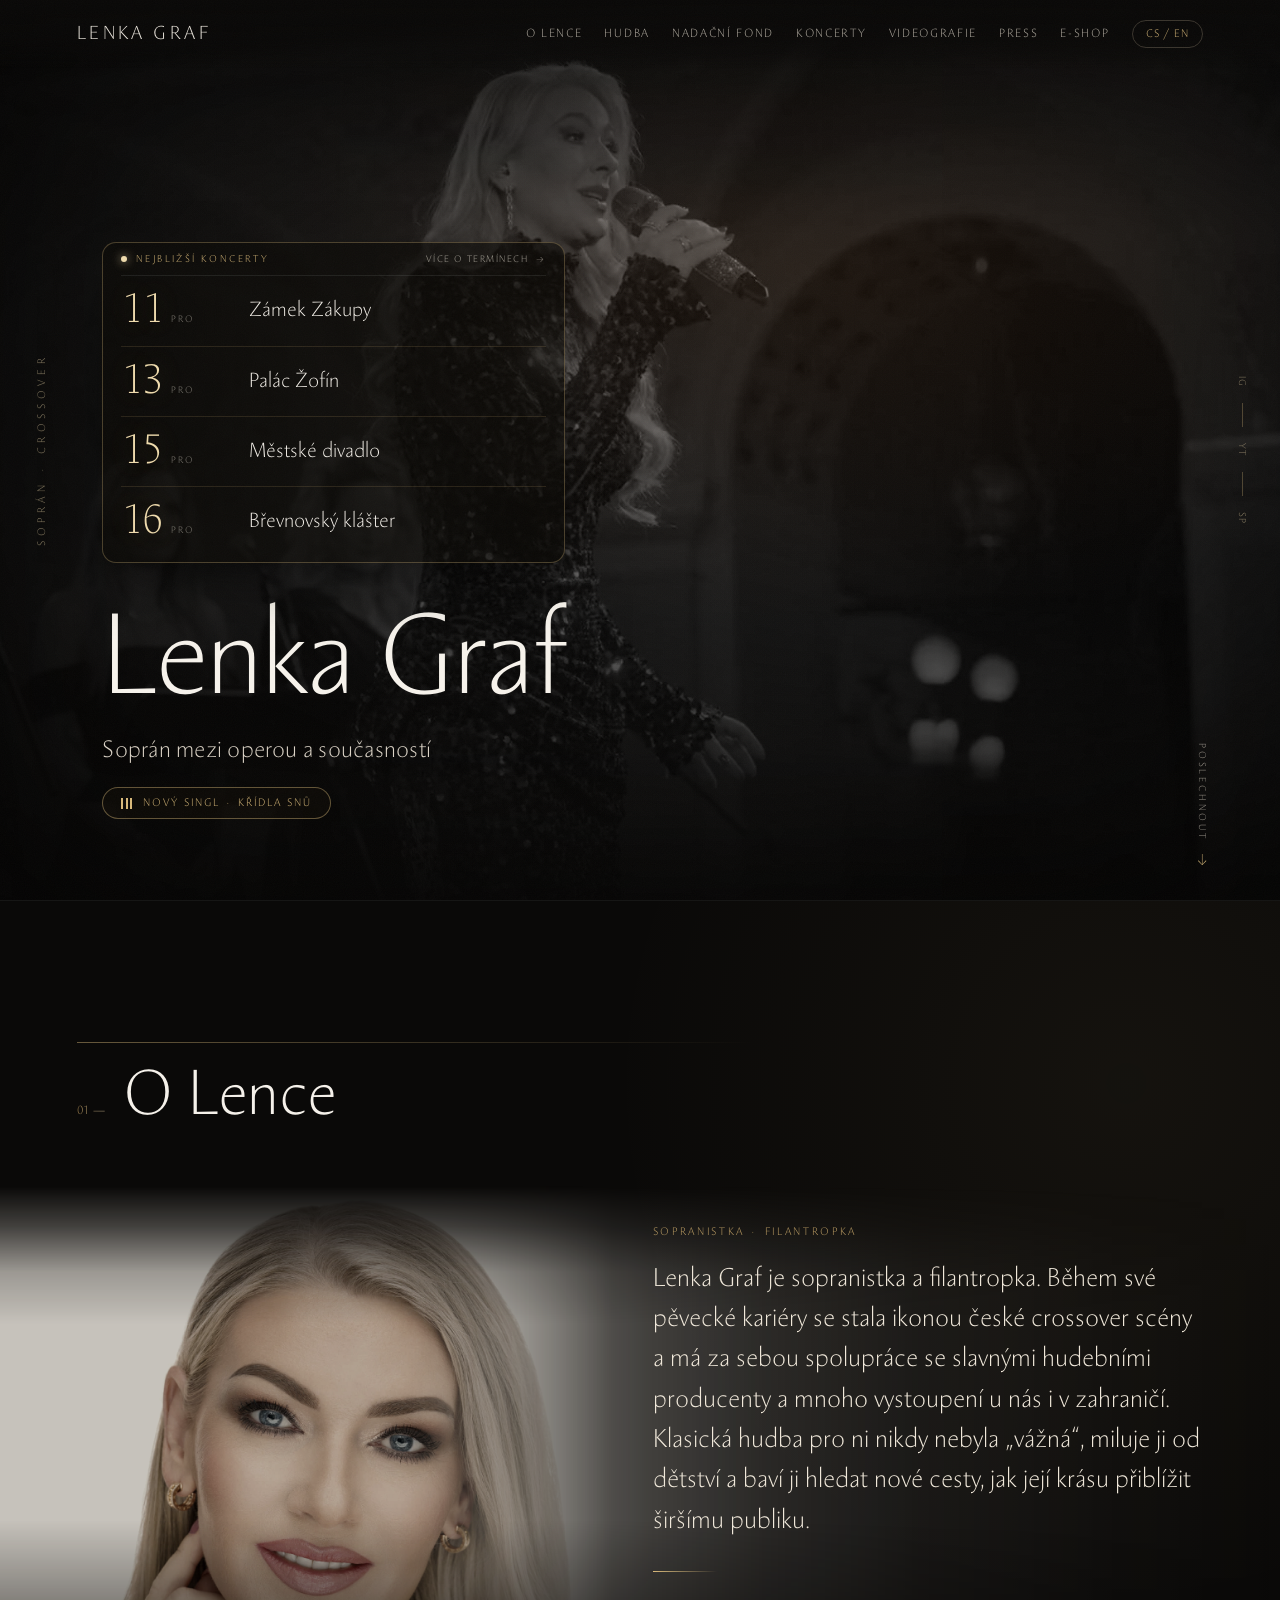
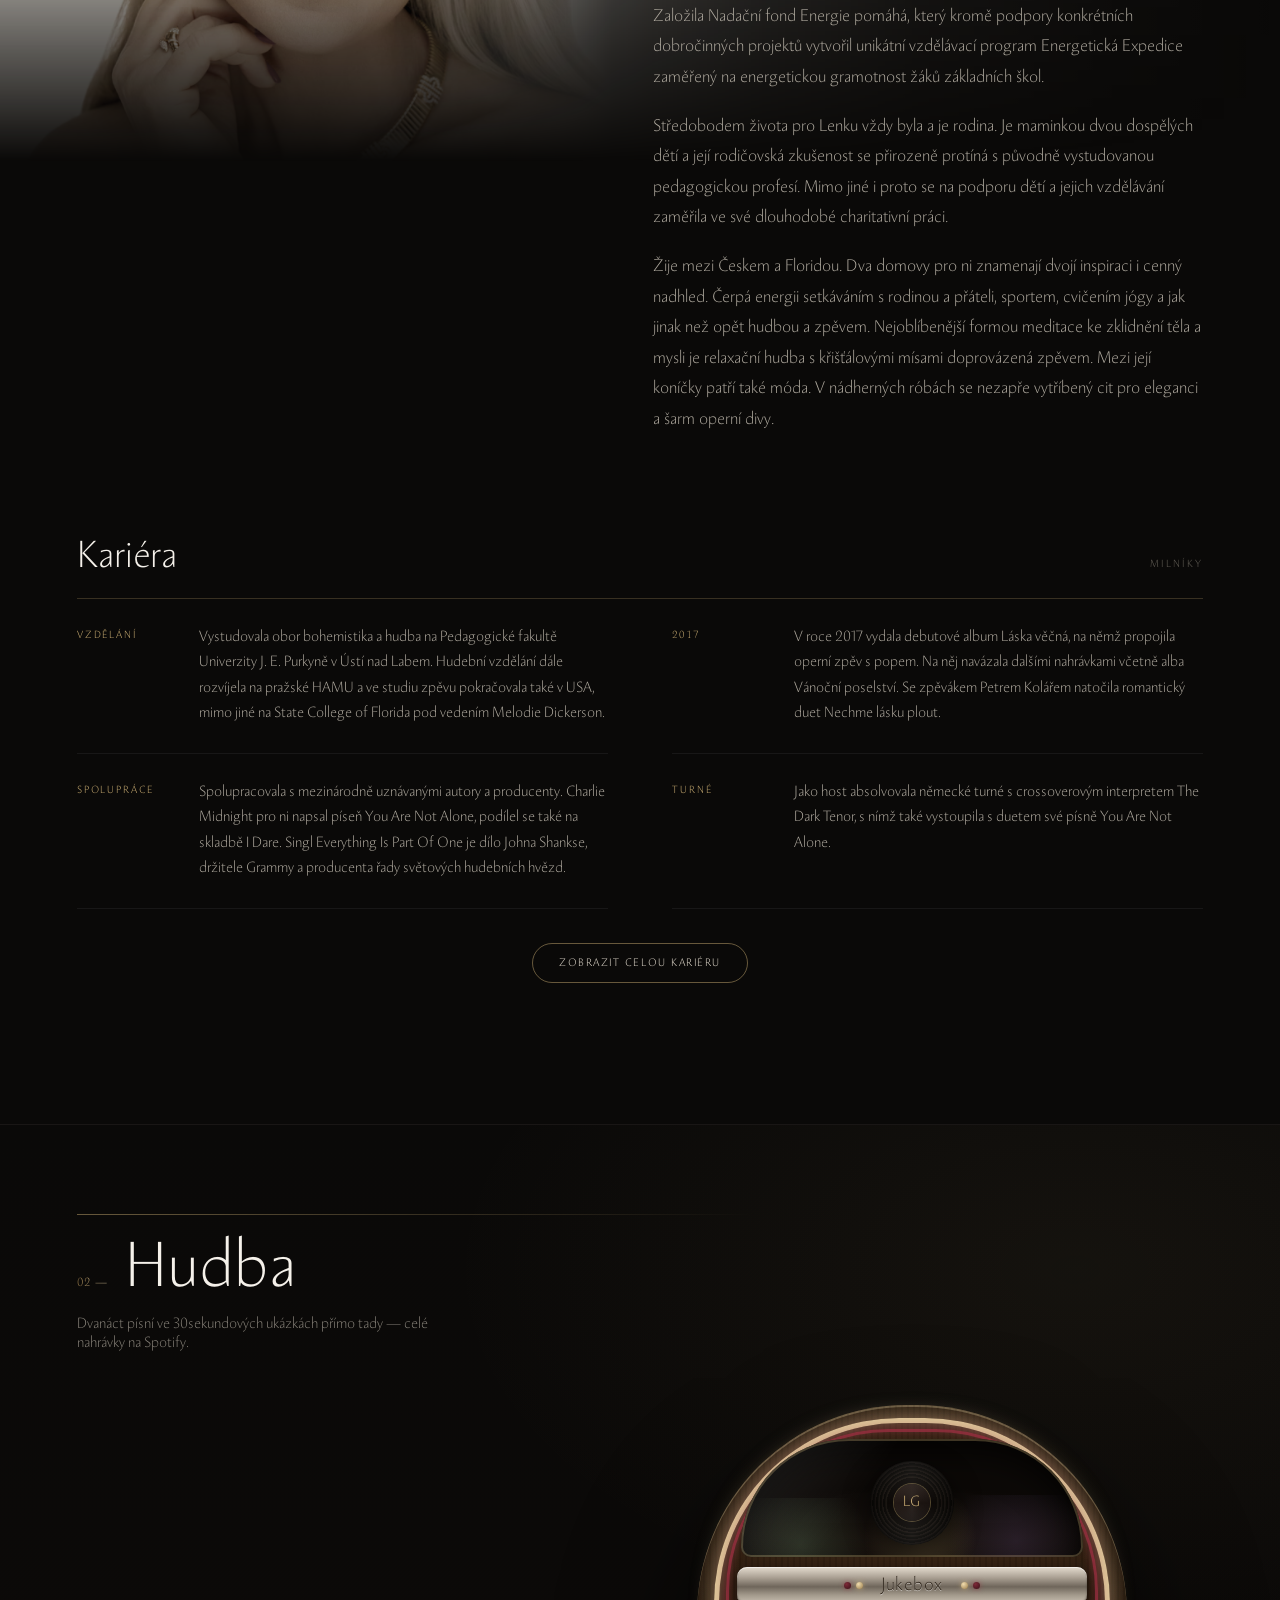
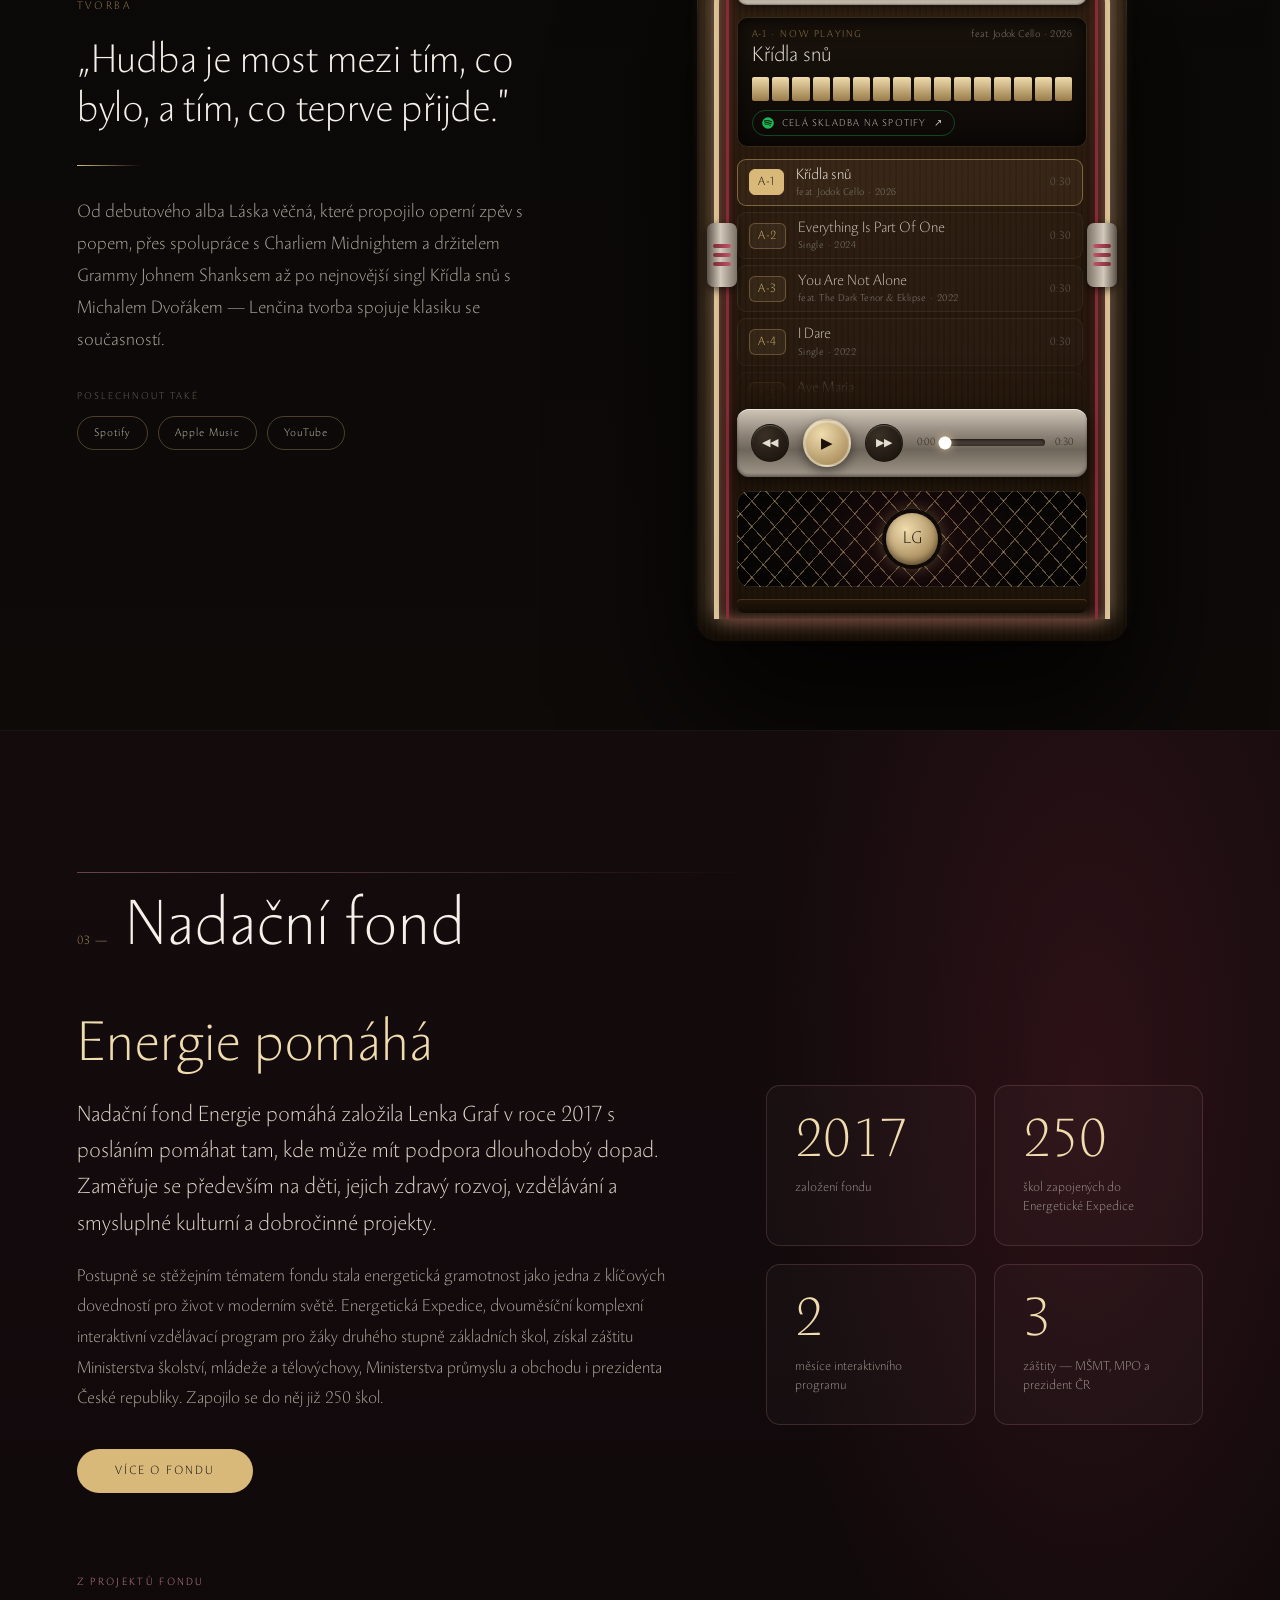
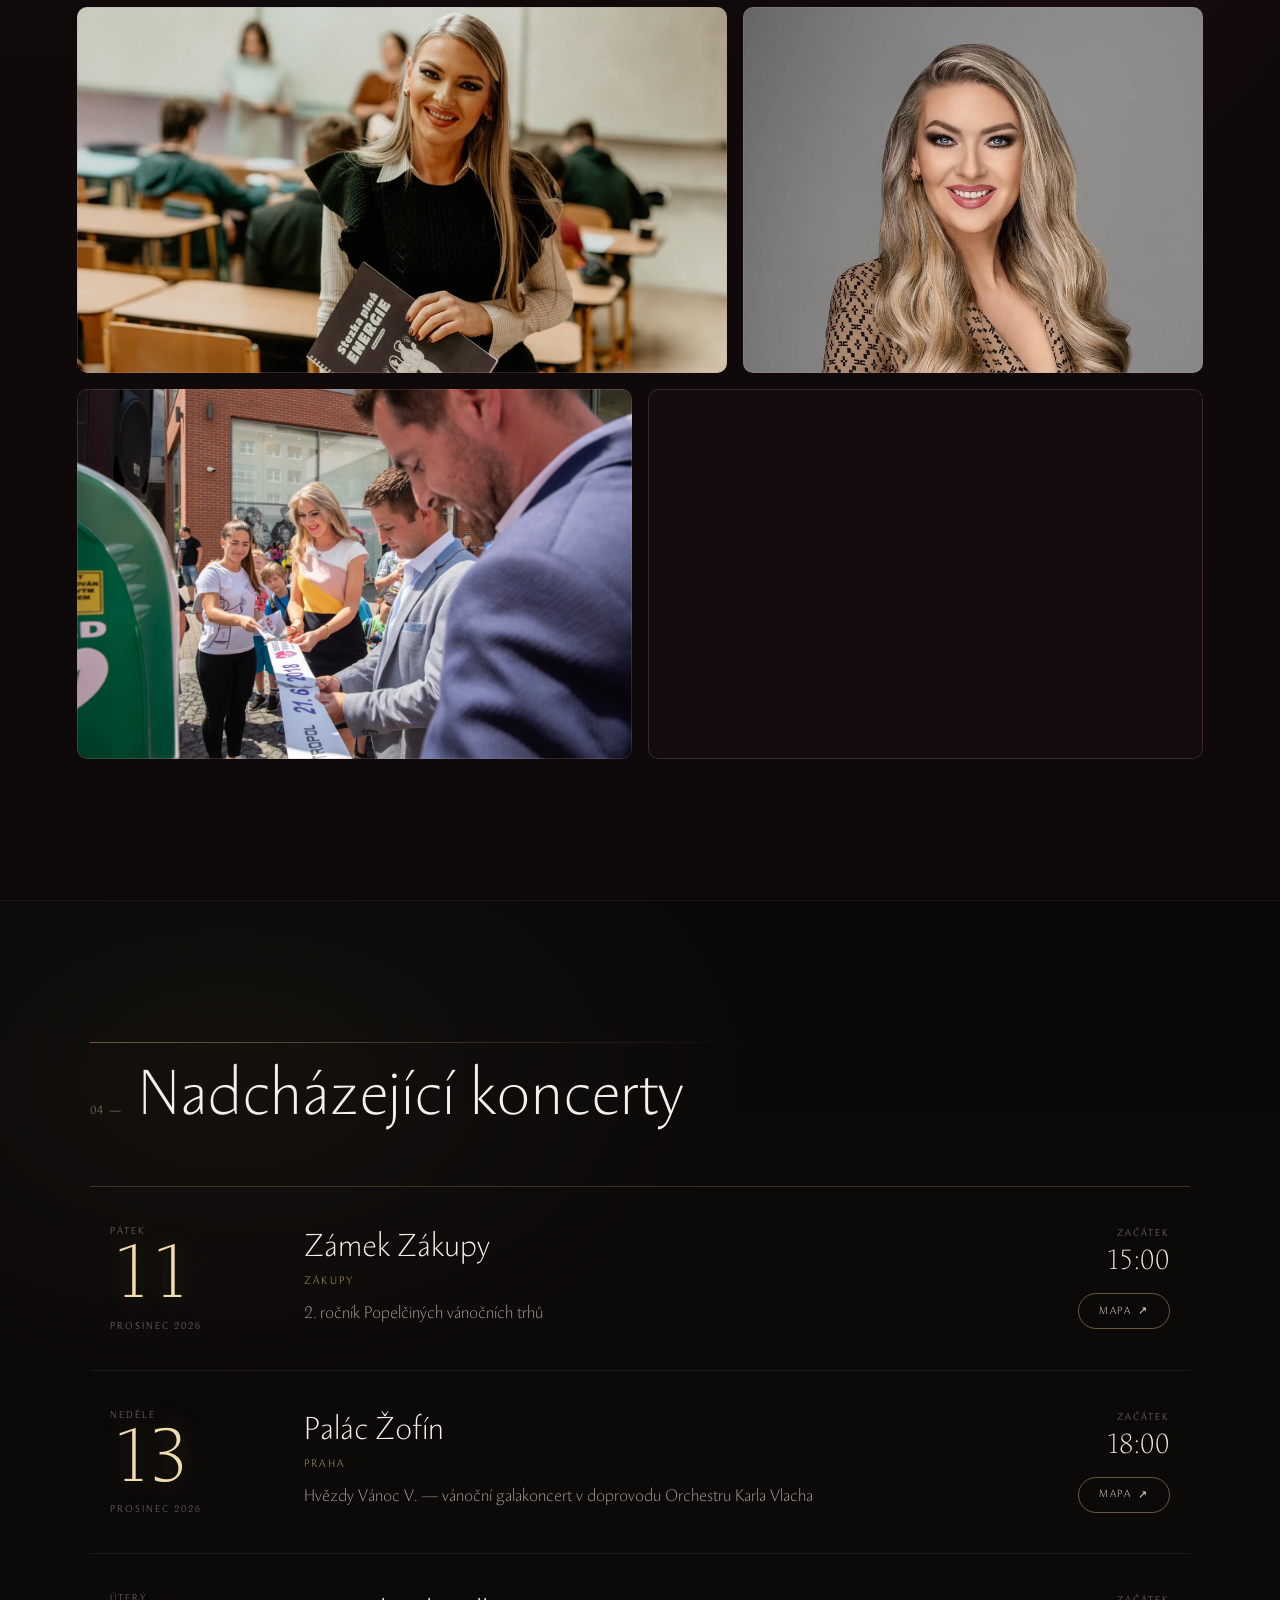
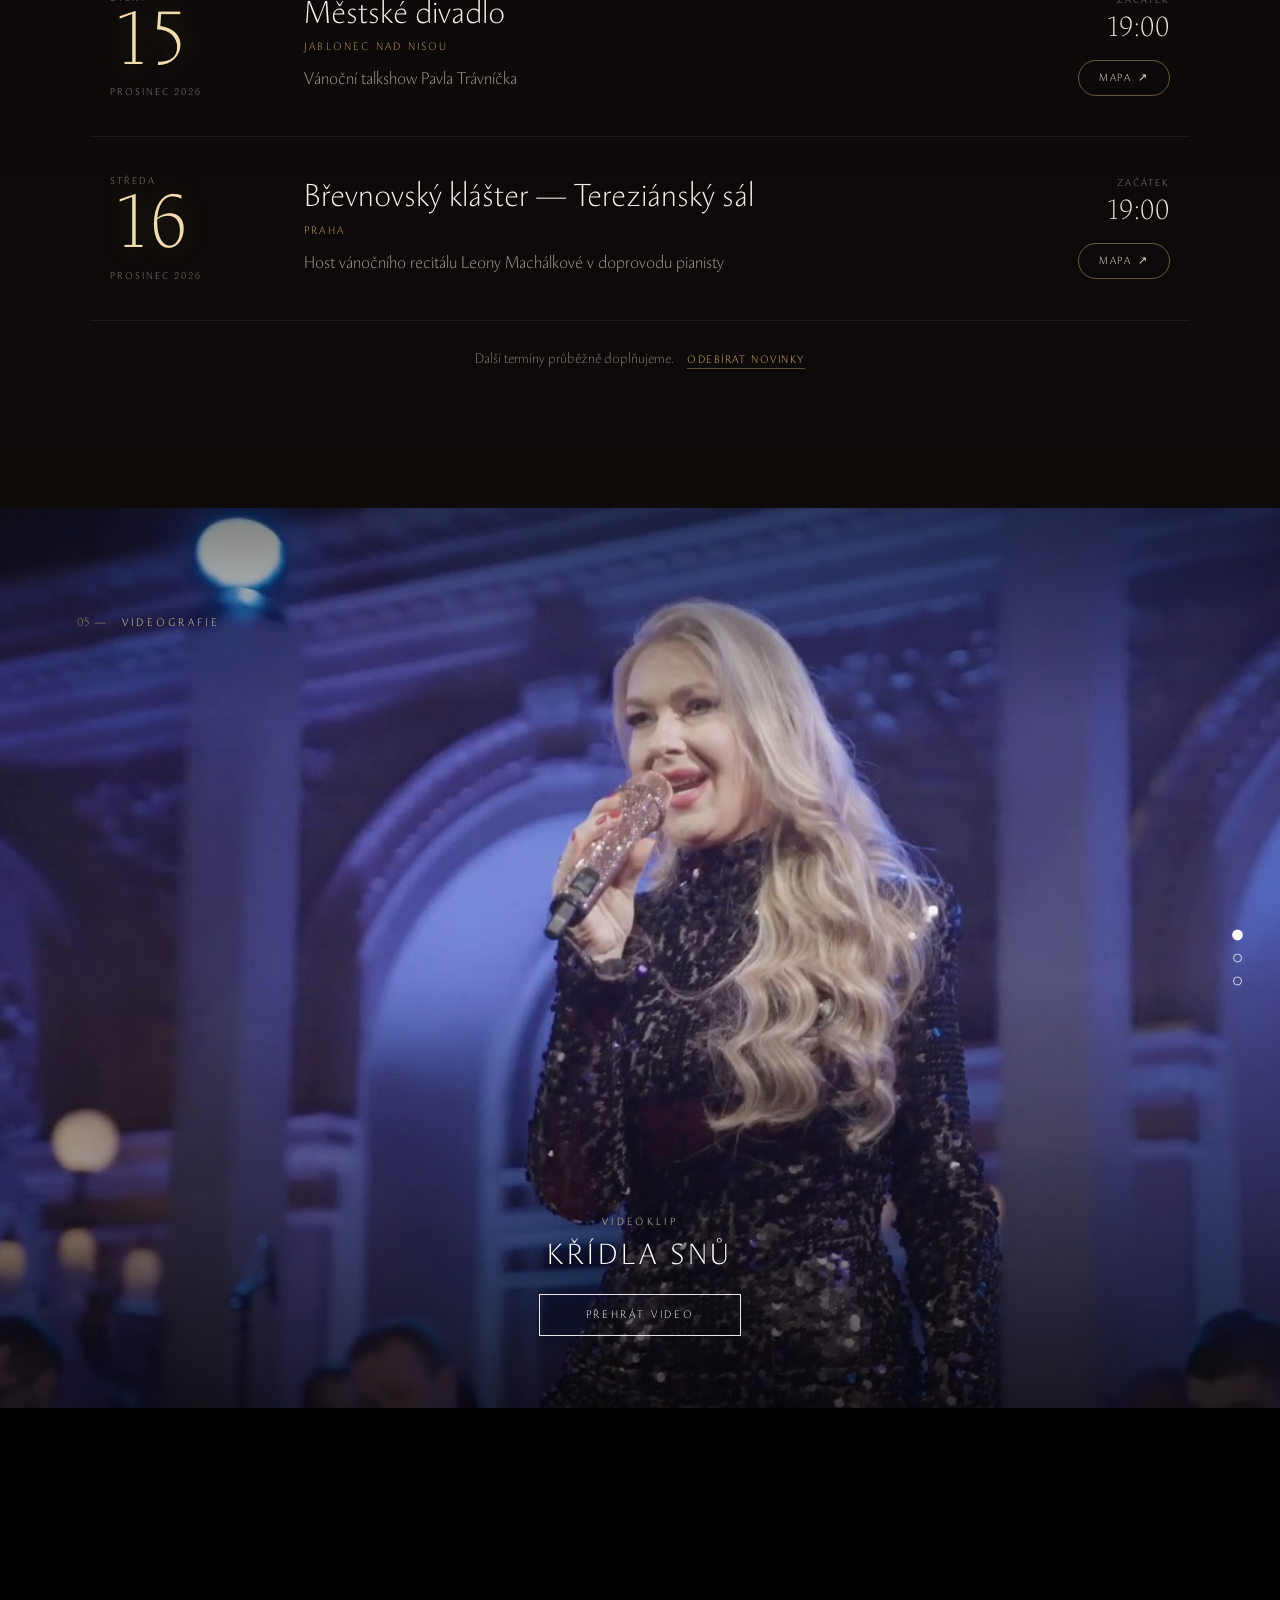
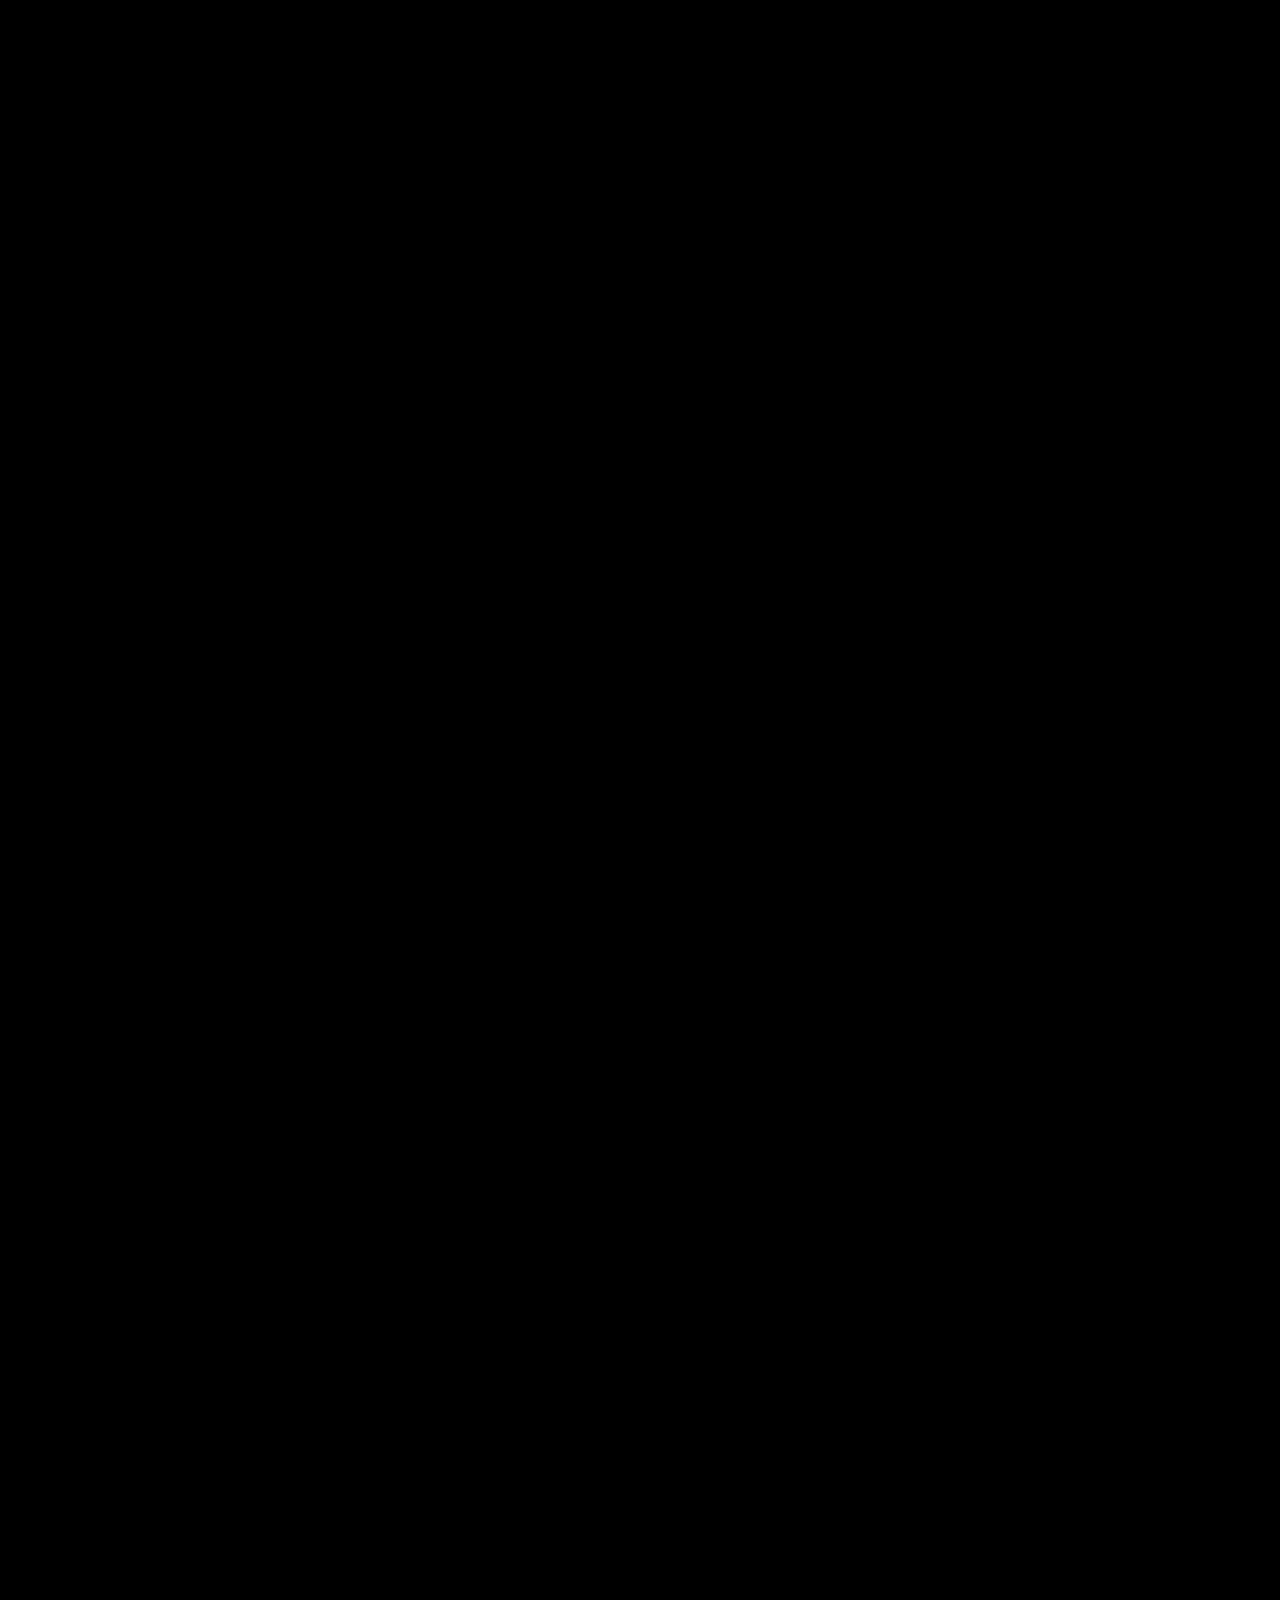
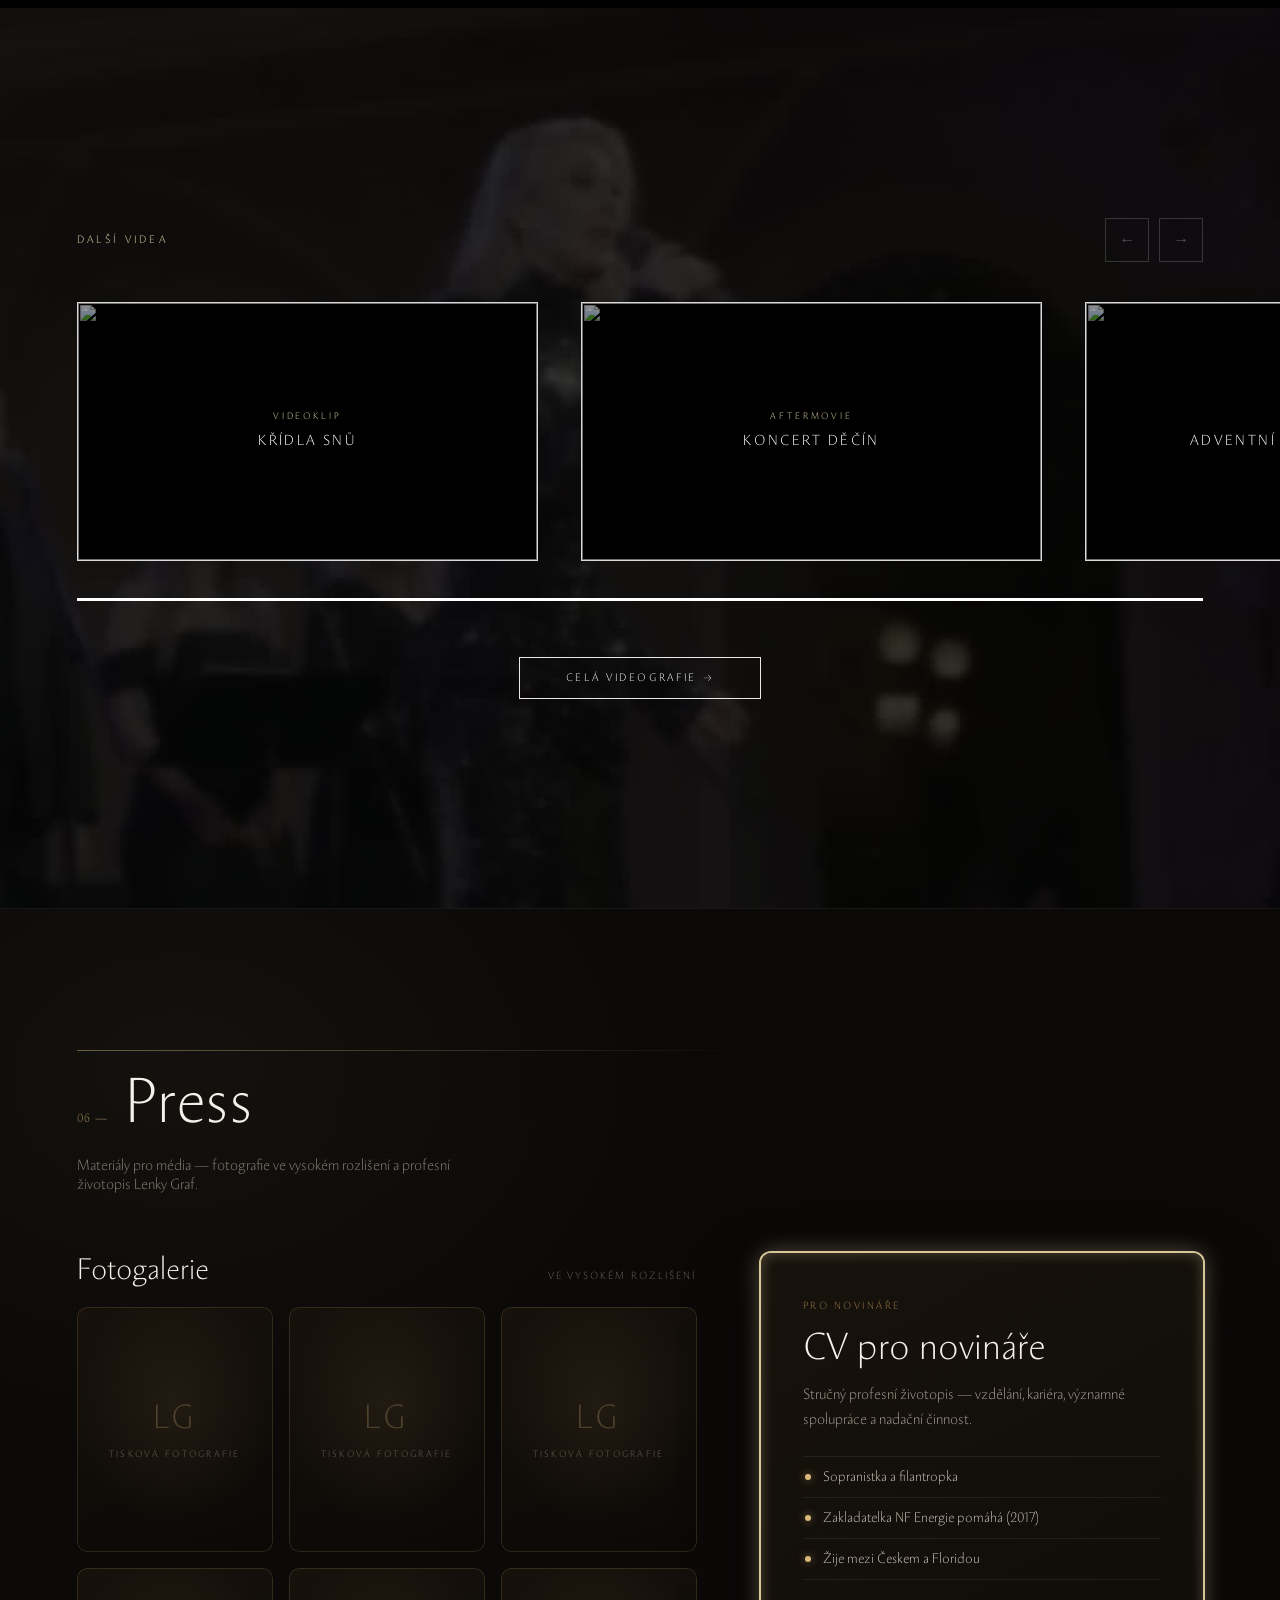
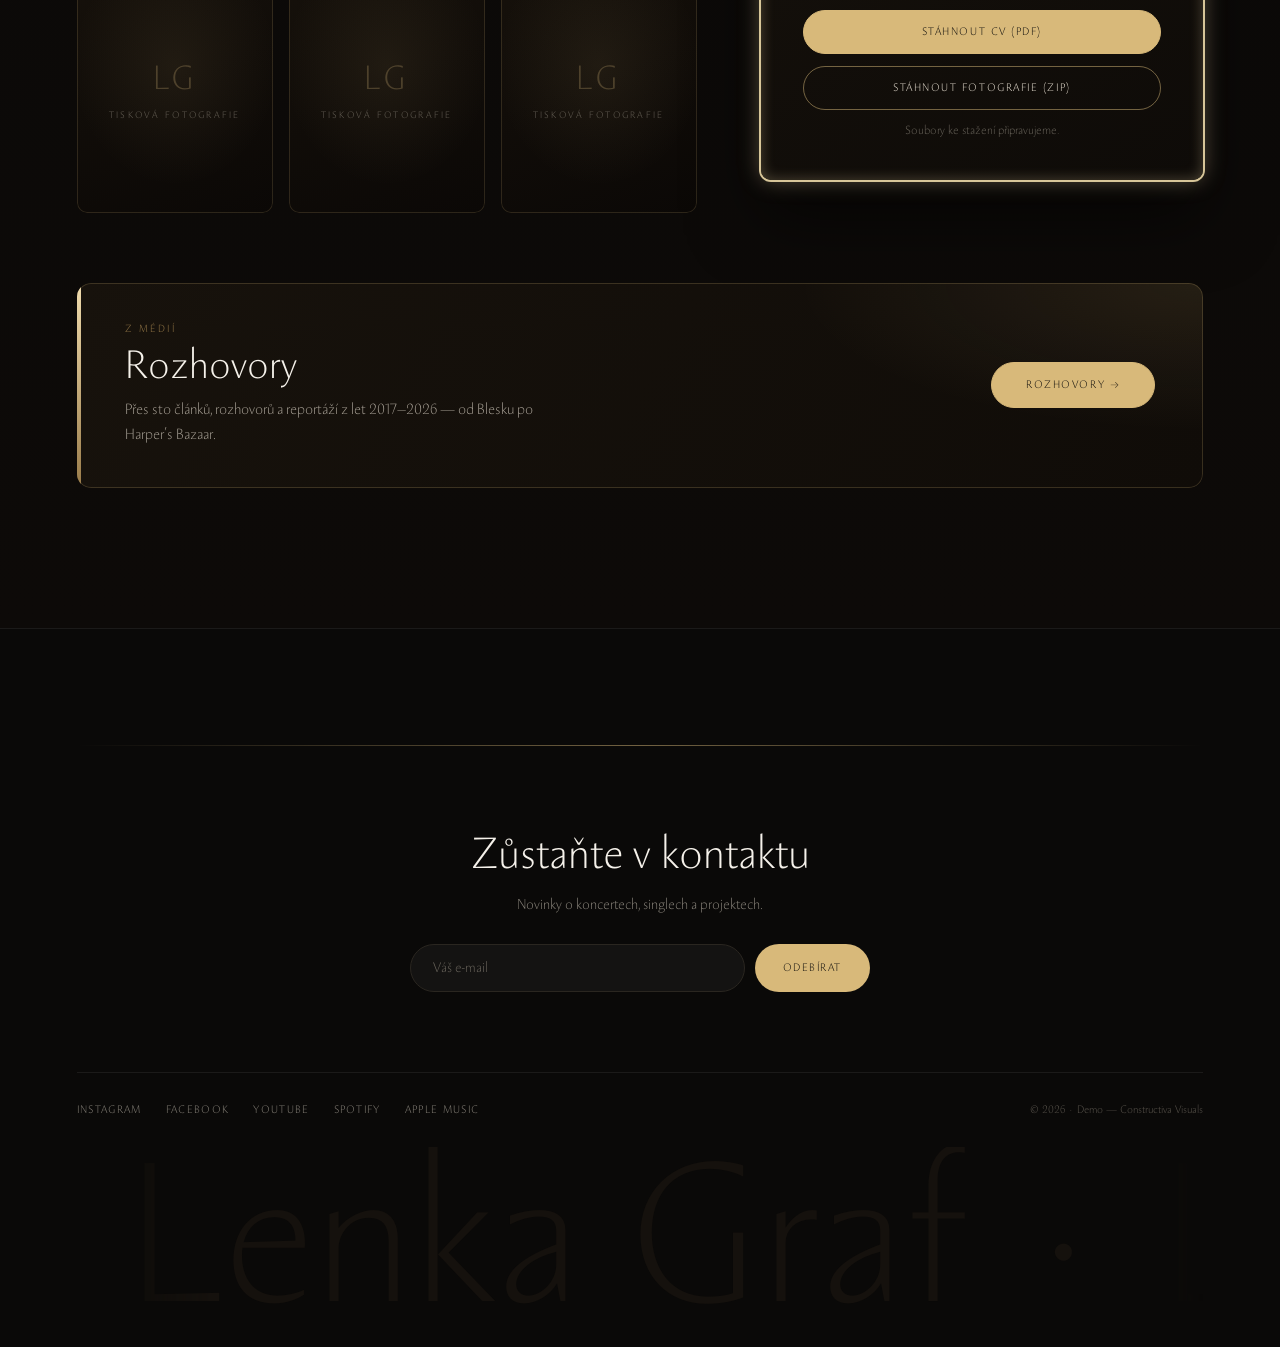
==== index.html @ 9ff5a36f "feat(hero): nadcházející koncerty jako seznam pod sebou, víc místa nad jménem Řádky s velkým datem v" ====
<!DOCTYPE html>
<html lang="cs">
<head>
<meta charset="utf-8">
<meta name="viewport" content="width=device-width, initial-scale=1">
<title>Lenka Graf — Sopranistka &amp; Crossover · Energie pomáhá</title>
<meta name="description" content="Lenka Graf — sopranistka, filantropka a zakladatelka nadace Energie pomáhá. Klasická opera × současný crossover. Nový singl Křídla snů, koncerty 2026.">
<meta name="author" content="Lenka Graf">
<meta name="robots" content="index, follow">
<meta name="theme-color" content="#0a0908">
<link rel="canonical" href="https://lenkagraf.com/">

<!-- Open Graph / Twitter -->
<meta property="og:type" content="website">
<meta property="og:site_name" content="Lenka Graf">
<meta property="og:locale" content="cs_CZ">
<meta property="og:locale:alternate" content="en_US">
<meta property="og:title" content="Lenka Graf — Sopranistka &amp; Crossover">
<meta property="og:description" content="Klasická opera × současný crossover. Nový singl Křídla snů, koncerty 2026, nadace Energie pomáhá.">
<meta property="og:image" content="assets/hero.jpg">
<meta name="twitter:card" content="summary_large_image">
<meta name="twitter:title" content="Lenka Graf — Sopranistka &amp; Crossover">
<meta name="twitter:description" content="Klasická opera × současný crossover. Nový singl Křídla snů.">
<meta name="twitter:image" content="assets/hero.jpg">

<!-- Favicon (LG monogram) -->
<link rel="icon" href="data:image/svg+xml,<svg xmlns='http://www.w3.org/2000/svg' viewBox='0 0 64 64'><rect width='64' height='64' rx='12' fill='%230a0908'/><text x='50%25' y='52%25' dominant-baseline='central' text-anchor='middle' font-family='Georgia,serif' font-style='italic' font-weight='700' font-size='34' fill='%23d8b97a'>LG</text></svg>">
<link rel="apple-touch-icon" href="data:image/svg+xml,<svg xmlns='http://www.w3.org/2000/svg' viewBox='0 0 64 64'><rect width='64' height='64' fill='%230a0908'/><text x='50%25' y='52%25' dominant-baseline='central' text-anchor='middle' font-family='Georgia,serif' font-style='italic' font-weight='700' font-size='34' fill='%23d8b97a'>LG</text></svg>">

<link rel="preload" as="image" href="assets/hero-loop.jpg" fetchpriority="high">
<!-- Self-hostovaný Jannon Sans (bez závislosti na Google / GDPR-friendly) -->
<link rel="preload" as="font" type="font/woff2" href="assets/fonts/JannonSans-Light.woff2" crossorigin>
<link rel="stylesheet" href="assets/fonts/fonts.css">

<!-- Strukturovaná data -->
<script type="application/ld+json">
{
  "@context": "https://schema.org",
  "@type": "MusicGroup",
  "name": "Lenka Graf",
  "genre": ["Classical", "Crossover", "Opera"],
  "url": "https://lenkagraf.com/",
  "sameAs": ["https://open.spotify.com/artist/7uiOdCDp8aOhCtjvSpaGuh", "https://music.apple.com/us/artist/lenka-graf/1300065549", "https://www.youtube.com/channel/UCkkjptIeEP-hgV7sv9nQdVg", "https://www.instagram.com/lenkagraf/", "https://www.facebook.com/lenka.graf.14"],
  "description": "Sopranistka, filantropka a zakladatelka nadace Energie pomáhá. Klasická opera × současný crossover.",
  "member": {
    "@type": "Person",
    "name": "Lenka Graf",
    "jobTitle": "Sopranistka",
    "nationality": "Czech"
  },
  "track": [
    { "@type": "MusicRecording", "name": "Křídla snů", "datePublished": "2026" },
    { "@type": "MusicRecording", "name": "Everything Is Part Of One", "datePublished": "2024" },
    { "@type": "MusicRecording", "name": "You Are Not Alone", "datePublished": "2022" },
    { "@type": "MusicRecording", "name": "I Dare", "datePublished": "2022" },
    { "@type": "MusicRecording", "name": "Ave Maria", "datePublished": "2021" },
    { "@type": "MusicRecording", "name": "Láska pouhá", "datePublished": "2021" },
    { "@type": "MusicRecording", "name": "Vánoční přání", "datePublished": "2019" },
    { "@type": "MusicRecording", "name": "Vánoční poselství", "datePublished": "2018" },
    { "@type": "MusicRecording", "name": "Víru dej", "datePublished": "2017" },
    { "@type": "MusicRecording", "name": "Mně sílu dáš", "datePublished": "2017" },
    { "@type": "MusicRecording", "name": "Láska věčná", "datePublished": "2017" },
    { "@type": "MusicRecording", "name": "Noc lásky mé", "datePublished": "2017" }
  ],
  "event": [
    { "@type": "MusicEvent", "name": "Popelčiny vánoční trhy — 2. ročník", "startDate": "2026-12-11T15:00+01:00", "eventStatus": "https://schema.org/EventScheduled", "eventAttendanceMode": "https://schema.org/OfflineEventAttendanceMode", "location": { "@type": "Place", "name": "Zámek Zákupy", "address": { "@type": "PostalAddress", "addressLocality": "Zákupy", "addressCountry": "CZ" } }, "performer": { "@type": "Person", "name": "Lenka Graf" } },
    { "@type": "MusicEvent", "name": "Hvězdy Vánoc V. — vánoční galakoncert", "startDate": "2026-12-13T18:00+01:00", "eventStatus": "https://schema.org/EventScheduled", "eventAttendanceMode": "https://schema.org/OfflineEventAttendanceMode", "location": { "@type": "Place", "name": "Palác Žofín", "address": { "@type": "PostalAddress", "addressLocality": "Praha", "addressCountry": "CZ" } }, "performer": { "@type": "Person", "name": "Lenka Graf" } },
    { "@type": "MusicEvent", "name": "Vánoční talkshow Pavla Trávníčka", "startDate": "2026-12-15T19:00+01:00", "eventStatus": "https://schema.org/EventScheduled", "eventAttendanceMode": "https://schema.org/OfflineEventAttendanceMode", "location": { "@type": "Place", "name": "Městské divadlo Jablonec nad Nisou", "address": { "@type": "PostalAddress", "addressLocality": "Jablonec nad Nisou", "addressCountry": "CZ" } }, "performer": { "@type": "Person", "name": "Lenka Graf" } },
    { "@type": "MusicEvent", "name": "Vánoční recitál Leony Machálkové — host Lenka Graf", "startDate": "2026-12-16T19:00+01:00", "eventStatus": "https://schema.org/EventScheduled", "eventAttendanceMode": "https://schema.org/OfflineEventAttendanceMode", "location": { "@type": "Place", "name": "Břevnovský klášter — Tereziánský sál", "address": { "@type": "PostalAddress", "addressLocality": "Praha", "addressCountry": "CZ" } }, "performer": { "@type": "Person", "name": "Lenka Graf" } }
  ]
}
</script>
<style>
  /* Jediný zdroj pravdy pro typografii — celý web jede přes tuhle proměnnou */
  :root {
    --font: 'Jannon Sans', 'Optima', 'Gill Sans', 'Segoe UI', sans-serif;
  }
  * { box-sizing: border-box; margin: 0; padding: 0; }
  html { scroll-behavior: smooth; }
  /* Máme jen řez Light — vypínáme dokreslování falešného tučného a kurzívy */
  html, body, input, button, textarea, select { font-synthesis: none; -webkit-font-synthesis: none; }
  body { background: #0a0908; color: #ece7de; font-family: var(--font); font-weight: 300; -webkit-font-smoothing: antialiased; }
  /* Jannon Sans není monospace — u čísel, která se za běhu mění (čas stopy,
     délky, kód stopy), zapínáme tabulkové číslice, ať layout neposkakuje */
  #curTime, #durTime, #npCode, .trk-dur {
    font-feature-settings: "tnum" 1; font-variant-numeric: tabular-nums; letter-spacing: .02em;
  }
  ::selection { background: #d8b97a; color: #0a0908; }
  a { -webkit-tap-highlight-color: transparent; }
  input::placeholder { color: #6b665d; }
  @keyframes spin { from { transform: rotate(0deg); } to { transform: rotate(360deg); } }
  @keyframes floatDown { 0%,100% { transform: translateY(0); opacity:.5 } 50% { transform: translateY(9px); opacity:1 } }
  @keyframes eq { 0%,100% { transform: scaleY(.18); } 50% { transform: scaleY(1); } }
  @keyframes bulb { 0%,100% { opacity:.45; } 50% { opacity:1; } }
  @keyframes glowPulse { 0%,100% { opacity:.55; } 50% { opacity:.9; } }
  @keyframes marqueeMove { from { transform: translateX(0); } to { transform: translateX(-50%); } }
  @keyframes ndot { 0%,100% { transform:scaleY(.4);} 50%{transform:scaleY(1);} }
  @media (prefers-reduced-motion: reduce){ *{animation:none !important} }

  /* ===== preloader (loading animace) ===== */
  #preloader{ position:fixed; inset:0; z-index:10000; background:#0a0908; display:flex; flex-direction:column; align-items:center; justify-content:center; gap:24px; transition:opacity .6s ease, visibility .6s ease; animation:plFailsafe 0s linear 3s forwards; }
  #preloader.done{ opacity:0; visibility:hidden; }
  @keyframes plFailsafe{ to{ opacity:0; visibility:hidden; } }
  .pl-mark{ font-family:var(--font); font-style:italic; font-weight:700; font-size:48px; color:#d8b97a; letter-spacing:.04em; opacity:0; animation:plRise .8s cubic-bezier(.2,.6,.2,1) .05s both; text-shadow:0 0 30px rgba(216,185,122,.35); }
  .pl-bar{ position:relative; width:120px; height:1px; background:rgba(216,185,122,.18); overflow:hidden; }
  .pl-bar span{ position:absolute; inset:0; width:0; background:linear-gradient(90deg,#9a7c4a,#f0dcae); animation:plBar .9s cubic-bezier(.4,0,.2,1) .1s forwards; box-shadow:0 0 10px rgba(240,220,170,.6); }
  .pl-text{ font-family:var(--font); font-size:9px; letter-spacing:.42em; text-transform:uppercase; color:#6b665d; opacity:0; animation:plRise .7s ease .25s both; }
  @keyframes plRise{ from{ opacity:0; transform:translateY(9px); } to{ opacity:1; transform:none; } }
  @keyframes plBar{ to{ width:100%; } }


  /* ===== jukebox — halo + světelný sweep ===== */
  .cabinet::after{ content:''; position:absolute; inset:-16% -22%; z-index:-1; border-radius:50%; background:radial-gradient(closest-side, transparent 58%, rgba(216,185,122,.16) 74%, rgba(126,42,56,.07) 88%, transparent 100%); pointer-events:none; animation:halo 6s ease-in-out infinite; }
  @keyframes halo{ 0%,100%{ opacity:.5; transform:scale(1);} 50%{ opacity:.95; transform:scale(1.05);} }
  .dome-sweep{ position:absolute; top:0; bottom:0; left:-70%; width:55%; background:linear-gradient(100deg, transparent, rgba(255,255,255,.12) 50%, transparent); transform:translateX(0) skewX(-14deg); pointer-events:none; animation:sweep 7s ease-in-out infinite; }
  @keyframes sweep{ 0%,72%{ transform:translateX(0) skewX(-14deg); } 100%{ transform:translateX(372.7%) skewX(-14deg); } }

  /* ===== footer polish ===== */
  .foot-divider{ height:1px; background:linear-gradient(90deg, transparent, rgba(216,185,122,.5) 50%, transparent); margin:0 auto; max-width:1180px; }
  .socials a{ position:relative; transition:color .35s ease; }
  .socials a::after{ content:''; position:absolute; left:0; bottom:-4px; width:0; height:1px; background:#d8b97a; transition:width .35s cubic-bezier(.2,.6,.2,1); }
  .socials a:hover{ color:#f0dcae; }
  .socials a:hover::after{ width:100%; }
  #toTop{ position:fixed; right:22px; bottom:64px; z-index:70; width:44px; height:44px; border-radius:50%; border:1px solid rgba(216,185,122,.35); background:rgba(10,9,8,.82); color:#d8b97a; font-size:16px; cursor:pointer; display:flex; align-items:center; justify-content:center; opacity:0; visibility:hidden; transform:translateY(10px); transition:opacity .4s ease, visibility .4s ease, transform .4s ease, border-color .3s, background .3s; }
  #toTop.show{ opacity:1; visibility:visible; transform:none; }
  #toTop:hover{ border-color:#d8b97a; background:rgba(216,185,122,.14); }

  /* ===== jemnosti: shimmer čísel, focus, ken-burns ===== */
  .sec-num{ background:linear-gradient(90deg,#9a7c4a,#f0dcae 45%,#9a7c4a); background-size:220% auto; -webkit-background-clip:text; background-clip:text; -webkit-text-fill-color:transparent; animation:shimmer 5.5s linear infinite; }
  @keyframes shimmer{ to{ background-position:-220% center; } }
  footer input[type=email]:focus{ border-color:rgba(216,185,122,.7)!important; box-shadow:0 0 0 3px rgba(216,185,122,.1); }
  footer button[type=submit]:hover{ filter:brightness(1.08); box-shadow:0 8px 26px -8px rgba(216,185,122,.55); }
  .hero-side{ animation:sideIn 1.5s ease 1.1s both; }
  /* hero: nadcházející koncerty — karta nad jménem, přesně na šířku nápisu Lenka Graf
     (width:0 + min-width:100% = karta se roztáhne na šířku bloku, ale sama ho nerozšíří; na mobilu aspoň 340 px) */
  .hero-head{ display:inline-flex; flex-direction:column; min-width:min(100%, 340px); max-width:100%; }
  .hero-gig{ display:block; box-sizing:border-box; width:0; min-width:100%; margin-bottom:clamp(30px,5.5vh,64px); padding:10px 18px 6px; container-type:inline-size;
    border:1px solid rgba(216,185,122,.3); border-radius:14px; background:rgba(12,10,8,.62); box-shadow:0 24px 60px -24px rgba(0,0,0,.8);
    color:#f0e8da; text-decoration:none; transition:border-color .35s, background .35s; }
  .hero-gig[hidden]{ display:none; }
  .hero-gig:hover{ border-color:rgba(216,185,122,.75); background:rgba(20,16,11,.78); }
  .hero-gig-head{ display:flex; align-items:center; justify-content:space-between; gap:12px; }
  .hero-gig-kick{ display:flex; align-items:center; gap:9px; font-size:10px; letter-spacing:.24em; text-transform:uppercase; color:#d8b97a; white-space:nowrap; }
  .hero-gig-dot{ width:6px; height:6px; border-radius:50%; background:#f0dcae; box-shadow:0 0 10px rgba(240,220,170,.8); animation:glowPulse 1.8s ease-in-out infinite; }
  .hero-gig-cta{ display:flex; align-items:center; gap:8px; font-size:9.5px; letter-spacing:.16em; text-transform:uppercase; color:#b3ada2; white-space:nowrap; transition:color .35s; }
  .hero-gig:hover .hero-gig-cta{ color:#d8b97a; }
  .hero-gig-arrow{ transition:transform .35s ease; }
  .hero-gig:hover .hero-gig-arrow{ transform:translateX(4px); }
  /* seznam pod sebou: velké datum vlevo, místo vpravo; výška řádků roste s oknem, takže karta vyplní
     prostor nad jménem (≈ (výška okna − 620 px) / 4 na řádek), na úzké kartě ji brzdí šířka (cqw) */
  .hero-gig-list{ display:block; margin-top:10px; border-top:1px solid rgba(255,255,255,.08); }
  .hg-item{ display:grid; grid-template-columns:minmax(92px,24%) minmax(0,1fr); align-items:center; column-gap:clamp(14px,2vw,28px);
    min-height:max(58px, min(calc((100vh - 620px) / 4), 26cqw)); padding:8px 0; border-top:1px solid rgba(216,185,122,.14); }
  .hg-item:first-child{ border-top:0; }
  .hg-date{ display:flex; align-items:baseline; gap:8px; }
  .hg-date b{ font-weight:500; font-size:clamp(30px,4.6vh,58px); line-height:1; color:#f0dcae; text-shadow:0 0 26px rgba(216,185,122,.25); font-variant-numeric:tabular-nums; }
  .hg-date span{ font-size:clamp(9.5px,1.05vh,12px); letter-spacing:.22em; text-transform:uppercase; color:#8a857c; }
  .hg-venue{ display:block; font-size:clamp(16px,2.3vh,26px); line-height:1.25; color:#f5f1ea; }
  /* nízké okno (notebook na šířku): stejný seznam, jen těsnější */
  @media (max-height:760px){
    .hg-item{ min-height:0; padding:7px 0; grid-template-columns:78px minmax(0,1fr); }
    .hg-date b{ font-size:24px; text-shadow:none; }
    .hg-date span{ font-size:9px; letter-spacing:.16em; }
    .hg-venue{ font-size:15px; }
  }
  @keyframes sideIn{ from{ opacity:0; } to{ opacity:1; } }
  /* zlaté CTA — jednotný hover glow */
  a[style*="background:#d8b97a"], button[style*="background:#d8b97a"]{ transition:transform .3s ease, box-shadow .3s ease, filter .3s ease; }
  a[style*="background:#d8b97a"]:hover, button[style*="background:#d8b97a"]:hover{ transform:translateY(-2px); filter:brightness(1.06); box-shadow:0 10px 28px -10px rgba(216,185,122,.6); }
  /* kurzorový glow (jen desktop) */
  #cursorGlow{ position:fixed; top:0; left:0; width:360px; height:360px; margin:-180px 0 0 -180px; border-radius:50%; pointer-events:none; z-index:9997; background:radial-gradient(circle, rgba(216,185,122,.07), transparent 66%); opacity:0; transition:opacity .5s ease; will-change:transform; }
  #cursorGlow.on{ opacity:1; }
  @media (hover:none),(pointer:coarse){ #cursorGlow{ display:none; } }
  /* footer marquee — pauza na hover */
  .foot-marquee{ animation:marqueeMove 28s linear infinite; }
  .foot-marquee:hover{ animation-play-state:paused; }
  /* newsletter — děkovný stav */
  #newsThanks{ display:none; font-family:var(--font); font-style:italic; font-size:20px; color:#d8b97a; margin-top:6px; opacity:0; transition:opacity .6s ease; }
  #newsThanks.show{ display:block; opacity:1; }
  /* nakreslení zlatých linek pod nadpisy při scrollu */
  .hl{ transform-origin:left; transform:scaleX(0); transition:transform 1.2s cubic-bezier(.2,.6,.2,1) .15s; }
  [data-reveal].rv-in .hl{ transform:scaleX(1); }
  @media (prefers-reduced-motion:reduce){ .hl{ transform:none; transition:none; } }

  /* ---- a11y & polish ---- */
  :focus-visible{ outline:2px solid #d8b97a; outline-offset:3px; border-radius:3px; }
  :focus:not(:focus-visible){ outline:none; }
  section[id], footer[id]{ scroll-margin-top:84px; }
  /* kotvy z navigace: horní padding sekce se odečte, nadpis pak stojí ~40 px pod navigací */
  #o-lence, #nadacni-fond, #koncerty, #press{ scroll-margin-top:calc(104px - clamp(80px,11vw,150px)); }
  #hudba{ scroll-margin-top:calc(104px - clamp(54px,7vw,92px)); }
  #videografie{ scroll-margin-top:0; }   /* celoobrazovkové video od horního okraje */
  #hero{ scroll-margin-top:0; }
  /* tenký zlatý scroll-progress nahoře */
  #scrollProgress{ position:fixed; top:0; left:0; height:2px; width:100%; z-index:90; background:linear-gradient(90deg,#9a7c4a,#f0dcae); box-shadow:0 0 10px rgba(240,220,170,.6); transform:scaleX(0); transform-origin:0 50%; will-change:transform; }
  /* nav odkazy — animované podtržení + aktivní stav */
  .nav-actions a{ position:relative; transition:color .35s ease; }
  .nav-actions a::after{ content:''; position:absolute; left:0; bottom:-6px; width:0; height:1px; background:#d8b97a; transition:width .4s cubic-bezier(.2,.6,.2,1); }
  .nav-actions a:hover{ color:#ece7de; }
  .nav-actions a:hover::after,.nav-actions a.active::after{ width:100%; }
  .nav-actions a.active{ color:#d8b97a; }

  /* ---- press stavy & objevení nav ---- */
  #playBtn,#prevBtn,#nextBtn{ transition:transform .12s ease, box-shadow .3s ease; }
  #playBtn:active{ transform:scale(.93); }
  #prevBtn:active,#nextBtn:active{ transform:scale(.88); }
  #langBtn{ transition:border-color .3s ease, color .3s ease; }
  #langBtn:hover{ border-color:#d8b97a; color:#f0dcae; }
  .site-nav{ animation:navIn 1s cubic-bezier(.2,.6,.2,1) .15s both; }
  @keyframes navIn{ from{ opacity:0; transform:translateY(-14px); } to{ opacity:1; transform:none; } }
  #seekBar{ touch-action:none; }

  /* ---- mobile menu ---- */
  .burger{ display:none; flex-direction:column; gap:5px; background:none; border:0; cursor:pointer; padding:6px; }
  .burger span{ display:block; width:24px; height:1.5px; background:#ece7de; transition:.3s; }
  .mnav{ position:fixed; inset:0; z-index:80; background:rgba(10,9,8,.98); display:flex; flex-direction:column; align-items:center; justify-content:center; gap:6px; opacity:0; visibility:hidden; transition:opacity .4s ease, visibility .4s; }
  .mnav.open{ opacity:1; visibility:visible; }
  .mnav a{ font-family:var(--font); font-size:34px; letter-spacing:.03em; color:#ece7de; text-decoration:none; padding:12px; }
  .mnav a:active{ color:#d8b97a; }
  .mnav-close{ position:absolute; top:18px; right:26px; font-size:38px; line-height:1; background:none; border:0; color:#ece7de; cursor:pointer; }

  /* jukebox: 12 skladeb v rolovacím okně (~4,5 řádku), dole jemně mizí */
  .track-keys{ position:relative; max-height:236px; overflow-y:auto; padding-right:4px; overscroll-behavior:contain; scrollbar-width:thin; scrollbar-color:rgba(216,185,122,.45) transparent;
    -webkit-mask-image:linear-gradient(180deg,#000 82%,transparent); mask-image:linear-gradient(180deg,#000 82%,transparent); }
  .track-keys::-webkit-scrollbar{ width:4px; }
  .track-keys::-webkit-scrollbar-thumb{ background:rgba(216,185,122,.45); border-radius:4px; }
  /* po 30s ukázce: ekvalizér se schová, odkaz na Spotify se rozsvítí */
  .np-end{ display:none; margin-top:10px; font-size:10px; letter-spacing:.2em; text-transform:uppercase; color:#8a857c; }
  .np-readout.is-ended #eq{ display:none !important; }   /* #eq má inline display:flex */
  .np-readout.is-ended .np-end{ display:block; }
  .np-spotify{ display:inline-flex; align-items:center; gap:7px; margin-top:9px; padding:5px 11px 5px 8px; border:1px solid rgba(29,185,84,.35); border-radius:40px;
    font-size:10px; letter-spacing:.12em; text-transform:uppercase; color:#cfc8bb; text-decoration:none; transition:background .3s, border-color .3s, color .3s; }
  .np-spotify svg{ width:14px; height:14px; fill:#1db954; flex-shrink:0; }
  .np-spotify:hover{ border-color:#1db954; color:#fff; }
  .np-readout.is-ended .np-spotify{ background:#1db954; border-color:#1db954; color:#07140b; font-weight:700; animation:glowPulse 1.8s ease-in-out infinite; }
  .np-readout.is-ended .np-spotify svg{ fill:#07140b; }

  /* koncerty připravujeme — monogram ve svítivém kruhu (linka jako oblouk jukeboxu) */
  .soon-ring{ position:relative; width:112px; height:112px; border-radius:50%; display:flex; align-items:center; justify-content:center;
    font-family:var(--font); font-size:30px; letter-spacing:.08em; color:#e8d7ae; }
  .soon-ring::before{ content:''; position:absolute; inset:0; border-radius:50%; border:2px solid rgba(240,220,170,.88);
    box-shadow:0 0 22px rgba(240,220,170,.42), inset 0 0 14px rgba(240,220,170,.3); animation:glowPulse 3.6s ease-in-out infinite; }
  .soon-ring::after{ content:''; position:absolute; inset:-12px; border-radius:50%; border:1px dashed rgba(216,185,122,.22); animation:spin 40s linear infinite; }

  /* ═══════════════ 04 KONCERTY — program ═══════════════ */
  .shows-list{ list-style:none; border-top:1px solid rgba(216,185,122,.22); }
  .gig{ position:relative; display:grid; grid-template-columns:clamp(110px,13vw,150px) minmax(0,1fr) auto; gap:clamp(20px,3.4vw,48px); align-items:center;
    padding:clamp(26px,3.2vw,38px) clamp(8px,1.6vw,22px); border-bottom:1px solid rgba(255,255,255,.07); transition:background .5s ease; }
  .gig::before{ content:''; position:absolute; left:0; top:-1px; bottom:-1px; width:2px; background:linear-gradient(180deg,#f0dcae,#9a7c4a);
    transform:scaleY(0); transform-origin:top; transition:transform .6s cubic-bezier(.2,.6,.2,1); }
  .gig:hover{ background:linear-gradient(90deg, rgba(216,185,122,.06), rgba(216,185,122,0) 70%); }
  .gig:hover::before{ transform:scaleY(1); }
  .gig-date{ display:flex; flex-direction:column; align-items:flex-start; }
  .gig-date b{ margin:6px 0 8px; font-weight:500; font-size:clamp(52px,6vw,76px); line-height:.9; color:#f0dcae; text-shadow:0 0 26px rgba(216,185,122,.28); font-variant-numeric:tabular-nums; }
  .gig-dow, .gig-mon{ font-size:10px; letter-spacing:.2em; text-transform:uppercase; color:#8a857c; white-space:nowrap; }
  .gig-venue{ font-weight:500; font-size:clamp(22px,2.6vw,32px); line-height:1.12; color:#f5f1ea; }
  .gig-city{ display:block; margin-top:8px; font-size:11px; letter-spacing:.2em; text-transform:uppercase; color:#c4a468; }
  .gig-desc{ margin-top:12px; max-width:560px; font-size:clamp(15px,1.6vw,17px); line-height:1.6; color:#a9a297; }
  .gig-side{ display:flex; flex-direction:column; align-items:flex-end; gap:14px; text-align:right; }
  .gig-time{ font-size:10px; letter-spacing:.2em; text-transform:uppercase; color:#8a857c; }
  .gig-time b{ display:block; margin-top:6px; font-weight:500; font-size:clamp(22px,2.4vw,28px); letter-spacing:.02em; color:#f0e8da; font-variant-numeric:tabular-nums; }
  .gig-map{ display:inline-flex; align-items:center; gap:6px; padding:10px 20px; border:1px solid rgba(216,185,122,.45); border-radius:40px; color:#f0e8da;
    font-size:10.5px; letter-spacing:.16em; text-transform:uppercase; text-decoration:none; white-space:nowrap; transition:background .3s, border-color .3s; }
  .gig-map:hover{ background:rgba(216,185,122,.12); border-color:rgba(216,185,122,.85); }
  .shows-note{ margin-top:30px; text-align:center; font-size:14px; color:#8a857c; }
  .shows-note a{ margin-left:10px; padding-bottom:2px; border-bottom:1px solid rgba(216,185,122,.4); color:#d8b97a; font-size:11px; letter-spacing:.14em; text-transform:uppercase; text-decoration:none; transition:border-color .3s; }
  .shows-note a:hover{ border-color:#d8b97a; }
  /* mobil: datum vodorovně nahoře, pod ním místo a popis, dole čas + mapa */
  @media (max-width:700px){
    .gig{ grid-template-columns:minmax(0,1fr); gap:14px; align-items:start; }
    .gig-date{ display:grid; grid-template-columns:auto 1fr; column-gap:14px; align-items:center; }
    .gig-date b{ grid-column:1; grid-row:1 / 3; margin:0; font-size:52px; }
    .gig-dow{ grid-column:2; grid-row:1; align-self:end; }
    .gig-mon{ grid-column:2; grid-row:2; align-self:start; margin-top:4px; }
    .gig-side{ flex-direction:row; align-items:center; justify-content:space-between; text-align:left; }
    .gig-time b{ display:inline; margin:0 0 0 8px; font-size:20px; }
  }

  /* ═══════════════ NAVIGACE — 7 položek se vejde od 1100 px, pod tím hamburger ═══════════════ */
  @media (max-width:1320px){
    .nav-actions{ gap:22px !important; }
    .nav-actions a{ letter-spacing:.14em !important; }
    #npPill{ display:none !important; }
  }
  @media (max-width:1100px){
    .nav-actions a{ display:none !important; }
    .burger{ display:flex; }
  }
  .mnav{ overflow-y:auto; }
  .mnav a{ font-size:clamp(24px,4.4vh,34px); padding:clamp(6px,1.2vh,12px); }

  /* ═══════════════ PLACEHOLDER FOTEK — než dodají skutečné fotografie ═══════════════ */
  .ph{ position:relative; display:flex; flex-direction:column; align-items:center; justify-content:center; gap:10px; overflow:hidden; border-radius:10px;
    background:radial-gradient(75% 70% at 50% 40%, rgba(216,185,122,.08), transparent 70%), linear-gradient(160deg,#16110b 0%,#0b0806 100%);
    box-shadow:inset 0 0 0 1px rgba(216,185,122,.16); }
  .ph-mark{ font-size:clamp(22px,3vw,34px); color:rgba(216,185,122,.26); letter-spacing:.08em; }
  .ph-txt{ font-size:9.5px; letter-spacing:.24em; text-transform:uppercase; color:#6b655b; text-align:center; padding:0 12px; }

  /* ═══════════════ 01 O LENCE ═══════════════ */
  /* portrét bez rámečku jako pozadí levé poloviny (od okraje okna); jeho bílé studiové pozadí
     se gradientem rozlije doprava a přejde do barvy sekce. Fotka i gradient jsou v jedné vrstvě,
     takže je tónuje stejný filtr (jako měl portrét v hero) a dole se rozpustí jednou maskou. */
  .about-band{ position:relative; display:grid; grid-template-columns:minmax(0,48fr) minmax(0,52fr); margin:0 -6vw; }
  /* rezerva výšky = výška fotky (55 % šířky pásu × 1390/1700), aby fotka nikdy nepřetekla pod pás */
  .about-band::before{ content:''; grid-column:1; grid-row:1; aspect-ratio:48/44.97; }
  /* fotka se doprava rozpouští do bílé a bílá dál plynule slábne — pod textem už je jen jemný opar */
  .about-bg{ position:absolute; top:0; left:0; right:0; pointer-events:none;
    background:linear-gradient(90deg, #fff 0%, #fff 22%, rgba(255,255,255,.86) 30%, rgba(255,255,255,.64) 38%, rgba(255,255,255,.44) 45%, rgba(255,255,255,.29) 51%, rgba(255,255,255,.17) 60%, rgba(255,255,255,.08) 72%, rgba(255,255,255,.03) 86%, rgba(255,255,255,0) 100%);
    filter:grayscale(.42) contrast(1.05) brightness(.74) sepia(.14);
    -webkit-mask-image:linear-gradient(180deg, transparent 0%, rgba(0,0,0,.3) 7%, rgba(0,0,0,.78) 15%, #000 24%, #000 58%, rgba(0,0,0,.45) 80%, transparent 100%);
            mask-image:linear-gradient(180deg, transparent 0%, rgba(0,0,0,.3) 7%, rgba(0,0,0,.78) 15%, #000 24%, #000 58%, rgba(0,0,0,.45) 80%, transparent 100%); }
  .about-bg img{ display:block; width:55%; height:auto;
    -webkit-mask-image:linear-gradient(90deg, #000 58%, rgba(0,0,0,.72) 66%, rgba(0,0,0,.36) 76%, transparent 87%);
            mask-image:linear-gradient(90deg, #000 58%, rgba(0,0,0,.72) 66%, rgba(0,0,0,.36) 76%, transparent 87%); }
  /* text (580 px) má střed pod středem navigace (ta je vpravo, ~770 px široká → střed na 94vw − 385px);
     na užších oknech zůstane hned za fotkou, ať nezajede do jejího přechodu */
  .about-text{ position:relative; grid-column:2; grid-row:1; padding:clamp(24px,3vw,48px) 6vw 0 max(clamp(28px,3vw,56px), calc(46vw - 675px)); }
  .about-text > *{ max-width:580px; }
  .about-role{ display:block; font-size:11px; letter-spacing:.24em; text-transform:uppercase; color:#c4a468; }
  .about-lead{ margin-top:20px; font-size:clamp(20px,2.3vw,26px); line-height:1.55; color:#f0e8da; }
  .about-p{ font-size:clamp(15.5px,1.6vw,17px); line-height:1.8; color:#b3ada2; }
  .about-p + .about-p{ margin-top:18px; }
  .career{ margin-top:clamp(64px,8vw,110px); }
  .career-head{ display:flex; align-items:baseline; justify-content:space-between; gap:20px; flex-wrap:wrap; padding-bottom:22px; border-bottom:1px solid rgba(216,185,122,.22); }
  .career-list{ list-style:none; display:grid; grid-template-columns:repeat(2,minmax(0,1fr)); column-gap:clamp(28px,5vw,64px); }
  .career-item{ display:grid; grid-template-columns:104px minmax(0,1fr); gap:18px; padding:26px 0; border-bottom:1px solid rgba(255,255,255,.06); }
  .career-lbl{ padding-top:4px; font-size:10.5px; letter-spacing:.18em; text-transform:uppercase; color:#d8b97a; font-variant-numeric:tabular-nums; }
  .career-item p{ font-size:15px; line-height:1.7; color:#b3ada2; }
  .career-item:nth-child(n+5){ display:none; }
  .career.is-open .career-item:nth-child(n+5){ display:grid; animation:vpanelIn .6s cubic-bezier(.2,.6,.2,1) both; }
  .career-more{ padding:12px 26px; border:1px solid rgba(216,185,122,.45); border-radius:40px; background:transparent; color:#f0e8da; font-family:var(--font);
    font-size:11px; letter-spacing:.14em; text-transform:uppercase; cursor:pointer; transition:background .3s, border-color .3s; }
  .career-more:hover{ background:rgba(216,185,122,.12); border-color:rgba(216,185,122,.8); }
  .career-more:focus-visible{ outline:2px solid #d8b97a; outline-offset:3px; }
  .career-more [data-i18n="about.less"], .career.is-open .career-more [data-i18n="about.more"]{ display:none; }
  .career.is-open .career-more [data-i18n="about.less"]{ display:inline; }

  /* ═══════════════ 03 NADAČNÍ FOND ═══════════════ */
  .found-grid{ display:grid; grid-template-columns:minmax(0,7fr) minmax(0,5fr); gap:clamp(36px,6vw,80px); align-items:center; }
  .found-lead{ margin:24px 0 20px; font-size:clamp(18px,2.1vw,22px); line-height:1.65; font-style:italic; color:#e3dbcf; }
  .found-stats{ display:grid; grid-template-columns:repeat(2,minmax(0,1fr)); gap:clamp(12px,1.8vw,18px); }
  .fstat{ padding:clamp(20px,2.4vw,28px); border-radius:14px; background:rgba(255,255,255,.025); border:1px solid rgba(201,138,150,.2); }
  .fstat b{ display:block; font-weight:500; font-size:clamp(36px,4.4vw,54px); line-height:1; color:#f0dcae; font-variant-numeric:tabular-nums; }
  .fstat span{ display:block; margin-top:10px; font-size:13px; line-height:1.5; color:#a09890; }
  /* galerie fondu na 12 sloupcích: 16:9 (7) + portrét (5) mají skoro stejnou výšku, dole dvě 3:2 (6 + 6) */
  .found-gallery{ display:grid; grid-template-columns:repeat(12,minmax(0,1fr)); gap:clamp(10px,1.4vw,16px); }
  .fg{ position:relative; margin:0; overflow:hidden; border-radius:10px; background:#140b0d; }
  /* obrázek absolutně, ať výšku řádku určuje jen poměr stran rámečku (16:9, 3:2), ne velikost fotky */
  .fg img{ position:absolute; inset:0; display:block; width:100%; height:100%; object-fit:cover; transition:transform 1.4s cubic-bezier(.2,.6,.2,1); }
  .fg::after{ content:''; position:absolute; inset:0; border-radius:inherit; box-shadow:inset 0 0 0 1px rgba(201,138,150,.22); pointer-events:none; }
  .fg:hover img{ transform:scale(1.04); }
  .fg--wide{ grid-column:span 7; aspect-ratio:16/9; }
  .fg--side{ grid-column:span 5; }
  .fg--half{ grid-column:span 6; aspect-ratio:3/2; }

  /* ═══════════════ 06 PRESS ═══════════════ */
  .press-grid{ display:grid; grid-template-columns:minmax(0,7fr) minmax(0,5fr); gap:clamp(32px,5vw,64px); align-items:start; }
  .press-head{ display:flex; align-items:baseline; justify-content:space-between; gap:16px; flex-wrap:wrap; margin-bottom:18px; }
  .press-gallery{ display:grid; grid-template-columns:repeat(3,minmax(0,1fr)); gap:clamp(10px,1.4vw,16px); }
  .press-gallery .ph{ aspect-ratio:4/5; }
  .press-cv{ position:relative; padding:clamp(28px,3.4vw,42px); background:linear-gradient(150deg,#17120c 0%,#0e0b08 100%); }
  .press-facts{ list-style:none; margin-top:22px; border-top:1px solid rgba(255,255,255,.07); }
  .press-facts li{ padding:12px 0 12px 20px; position:relative; font-size:14px; color:#cfc8bb; border-bottom:1px solid rgba(255,255,255,.07); }
  .press-facts li::before{ content:''; position:absolute; left:2px; top:50%; width:6px; height:6px; margin-top:-3px; border-radius:50%; background:#d8b97a; box-shadow:0 0 8px rgba(216,185,122,.6); }
  .press-btn{ position:relative; z-index:7; display:block; padding:14px 20px; border:1px solid rgba(216,185,122,.5); border-radius:40px; text-align:center; color:#f0e8da;
    font-family:var(--font); font-size:11px; letter-spacing:.14em; text-transform:uppercase; text-decoration:none; transition:background .3s, border-color .3s, transform .25s; }
  .press-btn:hover{ background:rgba(216,185,122,.12); border-color:rgba(216,185,122,.85); }
  .press-btn--gold{ background:#d8b97a; border-color:#d8b97a; color:#0a0908; font-weight:700; }
  .press-btn--gold:hover{ background:#e2c68c; transform:translateY(-2px); }
  .press-media{ position:relative; display:flex; flex-wrap:wrap; align-items:center; justify-content:space-between; gap:24px 40px; margin-top:clamp(44px,5.5vw,72px);
    padding:clamp(26px,3.4vw,40px) clamp(24px,4vw,48px); border-radius:14px; text-decoration:none; overflow:hidden;
    background:radial-gradient(60% 120% at 100% 0%, rgba(216,185,122,.1), transparent 60%), linear-gradient(120deg,#17120c 0%,#100c08 100%);
    box-shadow:inset 0 0 0 1px rgba(216,185,122,.2); transition:box-shadow .4s ease; }
  .press-media::before{ content:''; position:absolute; top:0; left:0; width:4px; height:100%; background:linear-gradient(180deg,#f0dcae,#9a7c4a); }
  .press-media:hover{ box-shadow:inset 0 0 0 1px rgba(216,185,122,.55), 0 20px 50px -24px rgba(216,185,122,.35); }
  .press-media-txt{ flex:1 1 380px; }
  .press-media-kick{ display:block; font-size:10.5px; letter-spacing:.24em; text-transform:uppercase; color:#9a7c4a; }
  .press-media-title{ display:block; margin-top:10px; font-weight:500; font-size:clamp(28px,3.4vw,40px); line-height:1.05; color:#f5f1ea; }
  .press-media-body{ display:block; margin-top:10px; max-width:56ch; font-size:15px; line-height:1.65; color:#a9a297; }
  .press-media-btn{ flex:0 0 auto; padding:15px 34px; }
  .press-media:hover .press-media-btn{ background:#e2c68c; transform:translateY(-2px); }

  /* užší okna: fotka přes celou šířku nahoře, dole se rozpustí do tmy, text pod ní */
  @media (max-width:1024px){
    .about-band{ grid-template-columns:1fr; }
    .about-band::before{ display:none; }
    .about-bg{ position:relative; grid-row:1;
      -webkit-mask-image:linear-gradient(180deg, transparent 0%, rgba(0,0,0,.35) 6%, rgba(0,0,0,.8) 13%, #000 20%, #000 58%, transparent 100%);
              mask-image:linear-gradient(180deg, transparent 0%, rgba(0,0,0,.35) 6%, rgba(0,0,0,.8) 13%, #000 20%, #000 58%, transparent 100%); }
    .about-bg img{ width:100%; -webkit-mask-image:none; mask-image:none; }
    .about-text{ grid-column:1; grid-row:2; margin-top:clamp(-80px,-8vw,-24px); padding:0 6vw; }
    .about-text > *{ max-width:760px; }
  }
  @media (max-width:900px){
    .found-grid, .press-grid{ grid-template-columns:1fr; }
    .career-list{ grid-template-columns:1fr; }
  }
  @media (max-width:600px){
    .career-item{ grid-template-columns:1fr; gap:8px; padding:22px 0; }
    .found-gallery{ grid-template-columns:minmax(0,1fr); }
    .fg{ grid-column:auto !important; }
    .fg--side{ aspect-ratio:854/718; }
    .press-gallery{ grid-template-columns:repeat(2,minmax(0,1fr)); }
  }

  /* ═══════════════ VÝKON ═══════════════
     .anim-off dostane sekce mimo obrazovku → nekonečné animace (jukebox, shimmer čísel, ken burns,
     marquee…) se nepočítají. Grain na dotykových zařízeních vypnutý úplně.
     Ambientní světla (fixed vrstva přes celou stránku) odebrána — stála ~40 % času každého snímku. */
  .anim-off *, .anim-off *::before, .anim-off *::after{ animation-play-state:paused !important; }
  @media (hover:none),(pointer:coarse){ .grain{ display:none; } }

  /* ═══════════════ 05 VIDEOGRAFIE — celoobrazovkové smyčky (styl adele.com) ═══════════════
     .vg-reel je vysoký N × 100svh a drží sticky .vg-stage přes celou obrazovku. Aktivní slide
     se přepíná podle scrollu (v polovině cesty na další video). */
  .vg-reel{ position:relative; height:calc(var(--vg-n,3) * 100vh); height:calc(var(--vg-n,3) * 100svh); background:#000; }
  .vg-stage{ position:sticky; top:0; height:100vh; height:100svh; overflow:hidden; background:#000; }
  .vg-slide{ position:absolute; inset:0; opacity:0; visibility:hidden; transition:opacity .9s cubic-bezier(.4,0,.2,1), visibility 0s linear .9s; }
  .vg-slide.is-active{ z-index:1; opacity:1; visibility:visible; transition:opacity .9s cubic-bezier(.4,0,.2,1), visibility 0s; }
  .vg-media{ position:absolute; inset:0; width:100%; height:100%; object-fit:cover; background:#000; transform:scale(1.06); transition:transform 1.8s cubic-bezier(.2,.6,.2,1); }
  .vg-slide.is-active .vg-media{ transform:scale(1); }
  .vg-shade{ position:absolute; inset:0; pointer-events:none;
    background:linear-gradient(180deg, rgba(0,0,0,.5) 0%, rgba(0,0,0,0) 24%, rgba(0,0,0,0) 52%, rgba(0,0,0,.74) 100%); }
  .vg-cap{ position:absolute; left:0; right:0; bottom:clamp(44px,8vh,90px); padding:0 6vw; text-align:center; }
  .vg-cap > *{ opacity:0; transform:translateY(16px); transition:opacity .8s ease, transform .8s cubic-bezier(.2,.6,.2,1); }
  .vg-slide.is-active .vg-cap > *{ opacity:1; transform:none; }
  .vg-slide.is-active .vg-cap > :nth-child(2){ transition-delay:.12s; }
  .vg-slide.is-active .vg-cap > :nth-child(3){ transition-delay:.24s; }
  .vg-kick{ display:block; font-size:10.5px; letter-spacing:.32em; text-transform:uppercase; color:#e8d7ae; text-shadow:0 1px 10px rgba(0,0,0,.6); }
  .vg-title{ margin-top:10px; font-family:var(--font); font-weight:500; font-size:clamp(20px,2.3vw,30px); letter-spacing:.12em; text-transform:uppercase; color:#fff; text-shadow:0 2px 18px rgba(0,0,0,.55); }
  .vg-watch{ display:inline-block; margin-top:20px; padding:13px 46px; border:1px solid rgba(255,255,255,.9); background:transparent; color:#fff;
    font-family:var(--font); font-size:11px; letter-spacing:.24em; text-transform:uppercase; cursor:pointer; transition:background .35s, color .35s; }
  .vg-watch:hover{ background:#fff; color:#0a0908; }
  .vg-watch:focus-visible, .vg-dot:focus-visible, .vg-arrow:focus-visible, .vg-card:focus-visible{ outline:2px solid #d8b97a; outline-offset:4px; }
  .vg-label{ position:absolute; z-index:2; top:clamp(88px,12vh,120px); left:6vw; display:flex; align-items:baseline; gap:14px; pointer-events:none; }
  .vg-dots{ position:absolute; z-index:2; right:clamp(18px,3vw,40px); top:50%; transform:translateY(-50%); display:flex; flex-direction:column; gap:14px; }
  .vg-dot{ width:9px; height:9px; padding:0; border-radius:50%; border:1px solid rgba(255,255,255,.75); background:transparent; cursor:pointer; transition:background .3s, transform .3s; }
  .vg-dot[aria-current="true"]{ background:#fff; transform:scale(1.2); }

  /* další videa — vodorovný pás karet přes ztlumený koncertní snímek, pod ním posuvník.
     Sekce se připne (sticky .vg-more-pin) a svislý scroll posouvá pás do strany; výšku .vg-more
     dopočítá JS = výška obrazovky + délka pásu, takže po poslední kartě stránka plynule pokračuje. */
  .vg-more{ position:relative; background:#050404; }
  .vg-more-pin{ position:sticky; top:0; height:100vh; height:100svh; overflow:hidden; display:flex; align-items:center; }
  .vg-more-bg{ position:absolute; inset:0; background:#0b0907 url('assets/video/more-bg.jpg') center/cover no-repeat; }
  .vg-more-inner{ position:relative; width:100%; }
  .vg-more-head{ display:flex; align-items:center; justify-content:space-between; gap:20px; padding:0 6vw; margin-bottom:clamp(22px,3vw,34px); }
  .vg-more-ttl{ font-size:11px; letter-spacing:.3em; text-transform:uppercase; color:#e8d7ae; }
  .vg-arrows{ display:flex; gap:10px; }
  .vg-arrow{ width:44px; height:44px; padding:0; border:1px solid rgba(255,255,255,.6); background:transparent; color:#fff; font-size:16px; cursor:pointer; transition:background .3s, color .3s, opacity .3s; }
  .vg-arrow:hover{ background:#fff; color:#0a0908; }
  .vg-arrow:disabled{ opacity:.28; cursor:default; background:transparent; color:#fff; }
  .vg-track{ display:flex; width:max-content; gap:clamp(18px,3.4vw,64px); padding:6px 6vw 10px; will-change:transform; touch-action:pan-y; cursor:grab; user-select:none; -webkit-user-select:none; }
  .vg-track.is-drag{ cursor:grabbing; }
  .vg-track.is-drag .vg-card{ pointer-events:none; }
  .vg-card{ position:relative; display:block; flex:0 0 clamp(260px,36vw,540px); aspect-ratio:16/9; padding:0; border:1px solid rgba(255,255,255,.85); background:#000;
    overflow:hidden; cursor:pointer; color:#fff; font-family:var(--font); text-align:center; transition:border-color .4s, box-shadow .4s; }
  .vg-card img{ position:absolute; inset:0; width:100%; height:100%; object-fit:cover; transition:transform 1.1s cubic-bezier(.2,.6,.2,1); -webkit-user-drag:none; user-select:none; }
  .vg-card::before{ content:''; position:absolute; inset:0; z-index:1; background:rgba(0,0,0,.42); transition:opacity .5s; pointer-events:none; }
  .vg-card--soon::before{ display:none; }
  .vg-card:hover{ border-color:#f0dcae; box-shadow:0 0 26px rgba(240,220,170,.28); }
  .vg-card:hover img{ transform:scale(1.05); }
  .vg-card:hover::before{ opacity:.5; }
  .vg-card-txt{ position:absolute; z-index:2; inset:0; display:flex; flex-direction:column; align-items:center; justify-content:center; gap:9px; padding:0 18px; }
  .vg-card .v-kick{ font-size:9.5px; letter-spacing:.3em; text-transform:uppercase; color:#e8d7ae; text-shadow:0 1px 10px rgba(0,0,0,.7); }
  .vg-card .v-title{ font-size:clamp(13px,1.15vw,16px); line-height:1.4; letter-spacing:.16em; text-transform:uppercase; color:#fff; text-shadow:0 1px 12px rgba(0,0,0,.7); }
  .vg-card--soon{ cursor:default; border-color:rgba(255,255,255,.28); background:radial-gradient(75% 70% at 50% 42%, rgba(216,185,122,.08), transparent 70%), #0b0806; }
  .vg-card--soon:hover{ border-color:rgba(255,255,255,.28); box-shadow:none; }
  .vg-card--soon .v-title{ color:#8a847a; }
  .vg-bar{ position:relative; height:3px; margin:clamp(18px,2.4vw,26px) 6vw 0; background:rgba(255,255,255,.14); cursor:pointer; touch-action:none; }
  .vg-bar::before{ content:''; position:absolute; left:0; right:0; top:-10px; bottom:-10px; }
  .vg-all{ margin-top:clamp(30px,4.4vw,56px); text-align:center; }
  .vg-all .vg-watch{ margin-top:0; text-decoration:none; }
  .vg-all .vg-watch:focus-visible{ outline:2px solid #d8b97a; outline-offset:4px; }
  .vg-bar-fill{ position:absolute; top:0; bottom:0; left:0; width:30%; background:#fff; pointer-events:none; will-change:transform; }
  @media (max-width:600px){
    .vg-card{ flex-basis:78vw; }
    .vg-dots{ gap:11px; }
    .vg-watch{ padding:12px 34px; }
  }
  @media (prefers-reduced-motion:reduce){
    .vg-slide, .vg-media, .vg-cap > *{ transition:none !important; }
    .vg-media{ transform:none !important; }
  }

  /* svítivá linka — obrys a vnější záře jako stín prvku, vnitřní záře v ::after (přežije overflow:hidden) */
  .vglow{ border-radius:10px;
    box-shadow:0 0 0 2px rgba(240,220,170,.88), 0 0 22px rgba(240,220,170,.36), 0 34px 70px rgba(0,0,0,.6);
    transition:transform .5s cubic-bezier(.2,.6,.2,1), box-shadow .5s ease; }
  .vglow::after{ content:''; position:absolute; inset:0; z-index:6; border-radius:inherit; pointer-events:none;
    box-shadow:inset 0 0 14px rgba(240,220,170,.28); }

  /* ═══════════════ VIDEO LIGHTBOX ═══════════════ */
  .vbox{ position:fixed; inset:0; z-index:200; display:flex; align-items:center; justify-content:center;
    padding:clamp(12px,3vw,44px); opacity:0; visibility:hidden; transition:opacity .35s ease, visibility .35s; }
  .vbox.open{ opacity:1; visibility:visible; }
  .vbox-bd{ position:absolute; inset:0; background:rgba(5,4,4,.5); -webkit-backdrop-filter:blur(22px) saturate(.9); backdrop-filter:blur(22px) saturate(.9); }
  .vbox-inner{ position:relative; width:100%; max-width:1180px; transform:translateY(16px) scale(.98);
    transition:transform .45s cubic-bezier(.2,.6,.2,1); }
  .vbox.open .vbox-inner{ transform:none; }
  .vbox-head{ display:flex; align-items:baseline; justify-content:space-between; gap:16px; margin-bottom:12px; }
  .vbox-ttl{ font-size:clamp(15px,2vw,21px); color:#f0e8da; }
  .vbox-kick{ display:block; font-size:9.5px; letter-spacing:.26em; text-transform:uppercase; color:#9a7c4a; margin-bottom:5px; }
  .vbox-x{ flex-shrink:0; width:38px; height:38px; border-radius:50%; border:1px solid rgba(216,185,122,.35);
    background:rgba(255,255,255,.03); color:#ece7de; font-size:20px; line-height:1; cursor:pointer;
    transition:background .3s, border-color .3s; }
  .vbox-x:hover{ background:rgba(216,185,122,.16); border-color:rgba(216,185,122,.75); }
  .vbox-stage{ position:relative; background:#000; border-radius:4px; overflow:hidden;
    box-shadow:0 40px 90px rgba(0,0,0,.75), inset 0 0 0 1px rgba(216,185,122,.16); }
  .vbox-stage video{ display:block; width:100%; max-height:calc(100vh - 250px); aspect-ratio:16/9; background:#000; }
  .vbox-big{ position:absolute; inset:0; display:flex; align-items:center; justify-content:center;
    background:rgba(0,0,0,.28); border:0; cursor:pointer; transition:opacity .3s ease; }
  .vbox-big span{ width:74px; height:74px; border-radius:50%; display:flex; align-items:center; justify-content:center;
    background:rgba(10,8,6,.5); -webkit-backdrop-filter:blur(4px); backdrop-filter:blur(4px);
    border:1px solid rgba(216,185,122,.6); box-shadow:0 0 40px rgba(216,185,122,.25); }
  .vbox-big svg{ width:26px; height:26px; fill:#f7f3ec; margin-left:4px; }
  .vbox.playing .vbox-big{ opacity:0; pointer-events:none; }
  .vbox-spin{ position:absolute; top:50%; left:50%; width:44px; height:44px; margin:-22px 0 0 -22px;
    border:2px solid rgba(216,185,122,.2); border-top-color:#d8b97a; border-radius:50%;
    animation:spin .8s linear infinite; opacity:0; transition:opacity .25s; pointer-events:none; }
  .vbox.buffering .vbox-spin{ opacity:1; }

  /* ovládání */
  .vbox-ctrl{ display:flex; align-items:center; gap:clamp(9px,1.3vw,15px); padding:13px clamp(11px,1.6vw,18px);
    background:linear-gradient(180deg, rgba(16,13,10,.96), rgba(10,8,7,.98));
    border:1px solid rgba(216,185,122,.16); border-top:0; border-radius:0 0 4px 4px; }
  .vbtn{ flex-shrink:0; width:34px; height:34px; display:flex; align-items:center; justify-content:center;
    background:none; border:0; cursor:pointer; border-radius:50%; transition:background .25s; }
  .vbtn:hover{ background:rgba(216,185,122,.14); }
  .vbtn svg{ width:17px; height:17px; fill:#e6dfd2; }
  .vbtn:hover svg{ fill:#f0dcae; }
  .vtime{ flex-shrink:0; font-size:11.5px; color:#a9a297; font-variant-numeric:tabular-nums; letter-spacing:.02em; }
  .vbar{ position:relative; flex:1; height:26px; display:flex; align-items:center; cursor:pointer; touch-action:none; min-width:60px; }
  .vbar-track{ position:relative; width:100%; height:3px; border-radius:3px; background:rgba(255,255,255,.13); overflow:hidden; }
  .vbar-buf{ position:absolute; inset:0 auto 0 0; width:0; background:rgba(255,255,255,.16); }
  .vbar-fill{ position:absolute; inset:0 auto 0 0; width:0; background:linear-gradient(90deg,#b8934f,#e8cd92); }
  .vbar-knob{ position:absolute; top:50%; left:0; width:11px; height:11px; margin:-5.5px 0 0 -5.5px; border-radius:50%;
    background:#f0e2bd; box-shadow:0 0 10px rgba(216,185,122,.7); opacity:0; transition:opacity .25s; }
  .vbar:hover .vbar-knob, .vbar.drag .vbar-knob{ opacity:1; }
  .vbar:focus-visible{ outline:2px solid #d8b97a; outline-offset:3px; border-radius:4px; }
  .vvol{ width:74px; height:26px; display:flex; align-items:center; cursor:pointer; touch-action:none; flex-shrink:0; }
  .vvol-track{ position:relative; width:100%; height:3px; border-radius:3px; background:rgba(255,255,255,.13); }
  .vvol-fill{ position:absolute; inset:0 auto 0 0; width:100%; background:rgba(232,205,146,.8); border-radius:3px; }

  @media (max-width:600px){
    .vbox-stage video{ max-height:calc(100vh - 210px); }
    .vvol{ display:none; }        /* na dotyku se hlasitost řeší tlačítky zařízení */
    .vbox-ctrl{ gap:7px; padding:11px 9px; }
    .vtime{ font-size:10.5px; }
  }
  @media (prefers-reduced-motion:reduce){
    .vbox-inner{ transition:none !important; transform:none !important; }
    .vbox-spin{ animation:none; }
  }

  /* ---- mobile layout ---- */
  @media (max-width:780px){
    .site-nav{ padding:15px 22px !important; }
    .nav-actions{ gap:16px !important; }
    .hero-content{ padding:0 26px !important; }
    .hero-content h1{ font-size:clamp(42px,13vw,80px) !important; }
    .hero-side{ display:none !important; }
    /* rozmazání stínu širší než polovina hero dělá v Chromiu svislý šev přes fotku */
    .hero-vignette{ box-shadow:inset 0 0 110px rgba(0,0,0,.7) !important; }
    .cabinet{ padding:26px 22px !important; }
    .cab-handle{ display:none !important; }   /* úchyty by na úzké skříni překryly seznam skladeb */
  }
  @media (max-width:420px){
    .hero-content h1{ font-size:clamp(38px,12vw,64px) !important; }
  }
</style>
</head>
<body>
<noscript><style>#preloader{display:none!important}</style></noscript>

<!-- LOADING ANIMACE -->
<div id="preloader" aria-hidden="true">
  <div class="pl-mark">LG</div>
  <div class="pl-bar"><span></span></div>
  <div class="pl-text">Lenka Graf</div>
</div>
<script>
// Loading screen zmizí, jakmile je načtené písmo a úvodní snímek hero — nejdřív po 0,6 s (ať logo neblikne),
// nejpozději po 2,5 s. Nečeká na celé window.load (videa, zvuk) a jako samostatný skript ho nezablokuje chyba jinde.
(function(){
  var pl=document.getElementById('preloader'), t0=Date.now(), gone=false;
  function hide(){
    if(gone || !pl) return; gone=true;
    setTimeout(function(){
      pl.classList.add('done');
      setTimeout(function(){ if(pl.parentNode) pl.parentNode.removeChild(pl); }, 700);
    }, Math.max(0, 600-(Date.now()-t0)));
  }
  if(window.matchMedia && window.matchMedia('(prefers-reduced-motion: reduce)').matches){ t0=0; hide(); return; }
  var img=new Image(); img.src='assets/hero-loop.jpg';
  var ready=[ img.decode ? img.decode().catch(function(){}) : new Promise(function(r){ img.onload=img.onerror=r; }) ];
  if(document.fonts && document.fonts.ready) ready.push(document.fonts.ready);
  Promise.all(ready).then(hide, hide);
  setTimeout(hide, 2500);
})();
</script>

<div id="cursorGlow" aria-hidden="true"></div>

<button id="toTop" aria-label="Zpět nahoru">↑</button>

<div id="scrollProgress" aria-hidden="true"></div>
<div id="root" style="position:relative; width:100%; overflow-x:hidden; overflow-x:clip; background:#0a0908;">

  <!-- GRAIN -->
  <div class="grain" aria-hidden="true" style="position:fixed; inset:0; z-index:9999; pointer-events:none; opacity:.03; background-image:url('data:image/svg+xml;utf8,<svg xmlns=%22http://www.w3.org/2000/svg%22 width=%22160%22 height=%22160%22><filter id=%22n%22><feTurbulence type=%22fractalNoise%22 baseFrequency=%220.9%22 numOctaves=%222%22/></filter><rect width=%22100%25%22 height=%22100%25%22 filter=%22url(%23n)%22/></svg>');"></div>

  <!-- NAV -->
  <nav class="site-nav" style="position:fixed; top:0; left:0; width:100%; z-index:60; display:flex; align-items:center; justify-content:space-between; padding:20px 6vw; background:linear-gradient(180deg, rgba(10,9,8,.94) 0%, rgba(10,9,8,.72) 55%, rgba(10,9,8,0) 100%);">
    <a href="#hero" style="font-family:var(--font); font-size:19px; letter-spacing:.18em; text-transform:uppercase; color:#ece7de; text-decoration:none; flex-shrink:0;">Lenka&nbsp;Graf</a>
    <div class="nav-actions" style="display:flex; align-items:center; gap:30px;">
      <span id="npPill" style="display:none; align-items:center; gap:8px; padding:6px 13px; border:1px solid rgba(216,185,122,.28); border-radius:40px;">
        <span style="display:flex; align-items:flex-end; gap:2px; height:11px;">
          <span style="width:2px; height:100%; background:#d8b97a; transform-origin:bottom; animation:ndot .8s ease-in-out infinite;"></span>
          <span style="width:2px; height:100%; background:#d8b97a; transform-origin:bottom; animation:ndot .8s ease-in-out infinite .25s;"></span>
          <span style="width:2px; height:100%; background:#d8b97a; transform-origin:bottom; animation:ndot .8s ease-in-out infinite .5s;"></span>
        </span>
        <span id="npPillTitle" style="font-family:var(--font); font-size:10.5px; letter-spacing:.1em; color:#d8b97a; white-space:nowrap;">Křídla snů</span>
      </span>
      <a href="#o-lence" data-i18n="nav.about" style="font-size:12px; letter-spacing:.2em; text-transform:uppercase; color:#b3ada2; text-decoration:none;">O Lence</a>
      <a href="#hudba" data-i18n="nav.music" style="font-size:12px; letter-spacing:.2em; text-transform:uppercase; color:#b3ada2; text-decoration:none;">Hudba</a>
      <a href="#nadacni-fond" data-i18n="nav.foundation" style="font-size:12px; letter-spacing:.2em; text-transform:uppercase; color:#b3ada2; text-decoration:none;">Nadační fond</a>
      <a href="#koncerty" data-i18n="nav.shows" style="font-size:12px; letter-spacing:.2em; text-transform:uppercase; color:#b3ada2; text-decoration:none;">Koncerty</a>
      <a href="#videografie" data-i18n="nav.video" style="font-size:12px; letter-spacing:.2em; text-transform:uppercase; color:#b3ada2; text-decoration:none;">Videografie</a>
      <a href="#press" data-i18n="nav.press" style="font-size:12px; letter-spacing:.2em; text-transform:uppercase; color:#b3ada2; text-decoration:none;">Press</a>
      <a href="eshop.html" data-i18n="nav.shop" style="font-size:12px; letter-spacing:.2em; text-transform:uppercase; color:#b3ada2; text-decoration:none;">E-shop</a>
      <button id="langBtn" aria-label="Přepnout jazyk / Switch language" style="background:none; border:1px solid #3a352d; border-radius:40px; padding:6px 13px; color:#d8b97a; font-family:var(--font); font-size:11px; letter-spacing:.1em; cursor:pointer;">CS / EN</button>
      <button id="burger" class="burger" aria-label="Menu"><span></span><span></span><span></span></button>
    </div>
  </nav>

  <!-- MOBILE MENU -->
  <div id="mNav" class="mnav">
    <button id="mNavClose" class="mnav-close" aria-label="Zavřít">×</button>
    <a href="#o-lence" data-i18n="nav.about">O Lence</a>
    <a href="#hudba" data-i18n="nav.music">Hudba</a>
    <a href="#nadacni-fond" data-i18n="nav.foundation">Nadační fond</a>
    <a href="#koncerty" data-i18n="nav.shows">Koncerty</a>
    <a href="#videografie" data-i18n="nav.video">Videografie</a>
    <a href="#press" data-i18n="nav.press">Press</a>
    <a href="eshop.html" data-i18n="nav.shop">E-shop</a>
  </div>

  <!-- HERO -->
  <section id="hero" style="position:relative; height:100vh; min-height:680px; width:100%; overflow:hidden;">
    <div id="heroMedia" style="position:absolute; top:-7%; left:0; width:100%; height:114%; will-change:transform; background:radial-gradient(120% 90% at 65% 25%, #2a2118 0%, #14100b 45%, #0a0908 100%);">
      <!-- smyčka Žofín: černobílá + kontrast už zapečené v souboru, ztmavení (brightness .62) dělá černá vrstva nad ním;
           na výšku (mobil, tablet) se stahuje výřez 3:4 — obraz je stejný, jen menší soubor -->
      <video id="heroVideo" muted loop playsinline preload="none" poster="assets/hero-loop.jpg" aria-hidden="true" style="position:absolute; inset:0; width:100%; height:100%; object-fit:cover;">
        <source src="assets/hero-loop-portrait.mp4" type="video/mp4" media="(max-aspect-ratio: 3/4)">
        <source src="assets/hero-loop.mp4" type="video/mp4">
      </video>
      <div style="position:absolute; inset:0; background:rgba(0,0,0,.38);"></div>
    </div>
    <div style="position:absolute; inset:0; background:radial-gradient(130% 95% at 62% 30%, rgba(120,70,30,.16) 0%, rgba(10,9,8,0) 42%);"></div>
    <div style="position:absolute; inset:0; background:linear-gradient(180deg, rgba(10,9,8,.6) 0%, rgba(10,9,8,0) 26%, rgba(10,9,8,.1) 56%, rgba(10,9,8,.93) 100%);"></div>
    <div style="position:absolute; inset:0; background:linear-gradient(90deg, rgba(10,9,8,.78) 0%, rgba(10,9,8,.2) 42%, rgba(10,9,8,0) 70%);"></div>
    <div class="hero-vignette" style="position:absolute; inset:0; box-shadow:inset 0 0 240px rgba(0,0,0,.7);"></div>

    <div class="hero-side" style="position:absolute; left:32px; top:50%; transform:translateY(-50%) rotate(180deg); writing-mode:vertical-rl; z-index:4;">
      <span data-i18n="hero.vtext" style="font-family:var(--font); font-size:11px; letter-spacing:.42em; text-transform:uppercase; color:#8a7e64;">Soprán · Crossover</span>
    </div>
    <div class="hero-side" style="position:absolute; right:32px; top:50%; transform:translateY(-50%); z-index:4; display:flex; flex-direction:column; gap:16px; align-items:center;">
      <a href="https://www.instagram.com/lenkagraf/" target="_blank" rel="noopener" style="font-family:var(--font); font-size:10px; letter-spacing:.1em; color:#8a7e64; text-decoration:none; writing-mode:vertical-rl;">IG</a>
      <span style="width:1px; height:24px; background:rgba(216,185,122,.3);"></span>
      <a href="https://www.youtube.com/channel/UCkkjptIeEP-hgV7sv9nQdVg" target="_blank" rel="noopener" style="font-family:var(--font); font-size:10px; letter-spacing:.1em; color:#8a7e64; text-decoration:none; writing-mode:vertical-rl;">YT</a>
      <span style="width:1px; height:24px; background:rgba(216,185,122,.3);"></span>
      <a href="https://open.spotify.com/artist/7uiOdCDp8aOhCtjvSpaGuh" target="_blank" rel="noopener" style="font-family:var(--font); font-size:10px; letter-spacing:.1em; color:#8a7e64; text-decoration:none; writing-mode:vertical-rl;">SP</a>
    </div>

    <div class="hero-content" style="position:absolute; left:0; bottom:clamp(64px,9vh,120px); width:100%; z-index:3; padding:0 clamp(64px,8vw,120px);">
      <!-- nad jménem: karta s nadcházejícími koncerty, přesně na šířku nápisu Lenka Graf -->
      <div class="hero-head">
        <!-- řádky vyplní JS z programu v sekci Koncerty (proběhlé termíny přeskočí) -->
        <a href="#koncerty" class="hero-gig" id="heroGig" data-reveal hidden>
          <span class="hero-gig-head">
            <span class="hero-gig-kick"><span class="hero-gig-dot" aria-hidden="true"></span><span data-i18n="hero.nextGigs">Nejbližší koncerty</span></span>
            <span class="hero-gig-cta"><span data-i18n="hero.moreGigs">Více o termínech</span><span class="hero-gig-arrow" aria-hidden="true">→</span></span>
          </span>
          <span class="hero-gig-list" id="heroGigList"></span>
        </a>
        <h1 data-reveal style="font-family:var(--font); font-weight:500; font-size:clamp(48px,9vw,128px); line-height:.86; letter-spacing:-.015em; color:#f7f3ec; text-shadow:0 8px 70px rgba(0,0,0,.6);">Lenka&nbsp;Graf</h1>
      </div>
      <div data-reveal style="display:flex; flex-wrap:wrap; align-items:center; gap:clamp(20px,3vw,36px); margin-top:24px;">
        <p data-i18n="hero.claim" style="font-family:var(--font); font-style:italic; font-weight:400; font-size:clamp(17px,1.9vw,24px); color:#ddd5c8; letter-spacing:.01em; margin:0;">Soprán mezi operou a současností</p>
      </div>
      <div data-reveal style="display:inline-flex; align-items:center; gap:11px; margin-top:22px; padding:8px 18px; border:1px solid rgba(216,185,122,.42); border-radius:40px; background:rgba(20,16,11,.45);">
        <span style="display:flex; align-items:flex-end; gap:2.5px; height:11px;">
          <span style="width:2px; height:100%; background:#d8b97a; transform-origin:bottom; animation:ndot .9s ease-in-out infinite;"></span>
          <span style="width:2px; height:100%; background:#d8b97a; transform-origin:bottom; animation:ndot .9s ease-in-out infinite .3s;"></span>
          <span style="width:2px; height:100%; background:#d8b97a; transform-origin:bottom; animation:ndot .9s ease-in-out infinite .55s;"></span>
        </span>
        <span data-i18n="hero.badge" style="font-family:var(--font); font-size:11px; letter-spacing:.18em; text-transform:uppercase; color:#d8b97a;">Nový singl · Křídla snů</span>
      </div>
    </div>

    <a href="#hudba" style="position:absolute; bottom:30px; right:clamp(28px,6vw,72px); z-index:4; display:flex; flex-direction:column; align-items:center; gap:9px; text-decoration:none;">
      <span data-i18n="hero.scroll" style="font-family:var(--font); font-size:10px; letter-spacing:.28em; text-transform:uppercase; color:#9a948a; writing-mode:vertical-rl;">Poslechnout</span>
      <span style="animation:floatDown 2.4s ease-in-out infinite; color:#d8b97a; font-size:16px;">↓</span>
    </a>
  </section>

  <!-- 01 O LENCE -->
  <section id="o-lence" style="position:relative; padding:clamp(80px,11vw,150px) 6vw; background:radial-gradient(70% 50% at 88% 10%, rgba(216,185,122,.05), transparent 58%), #0a0908; border-top:1px solid rgba(255,255,255,.05);">
    <div style="max-width:1180px; margin:0 auto;">
      <div data-reveal style="margin-bottom:clamp(36px,4.5vw,58px);">
        <div class="hl" style="height:1px; background:linear-gradient(90deg,rgba(216,185,122,.45),rgba(216,185,122,0) 60%); margin-bottom:22px;"></div>
        <div style="display:flex; align-items:baseline; gap:16px;">
          <span style="font-family:var(--font); font-size:12px; letter-spacing:.1em; color:#9a7c4a;">01 —</span>
          <h2 data-i18n="about.title" style="font-family:var(--font); font-weight:500; font-size:clamp(34px,5.5vw,64px); line-height:1; color:#f5f1ea;">O Lence</h2>
        </div>
      </div>

    </div>

    <!-- portrét jako pozadí levé poloviny, bílé pozadí fotky se gradientem rozlije doprava -->
    <div class="about-band">
      <div class="about-bg"><img src="assets/portrait-about.jpg" alt="Portrét sopranistky Lenky Graf" width="1700" height="1390" loading="lazy" decoding="async"></div>
      <div class="about-text">
        <span data-reveal data-i18n="about.role" class="about-role">Sopranistka · Filantropka</span>
        <p data-reveal data-i18n="about.lead" class="about-lead">Lenka Graf je sopranistka a filantropka. Během své pěvecké kariéry se stala ikonou české crossover scény a má za sebou spolupráce se slavnými hudebními producenty a mnoho vystoupení u nás i v zahraničí. Klasická hudba pro ni nikdy nebyla „vážná“, miluje ji od dětství a baví ji hledat nové cesty, jak její krásu přiblížit širšímu publiku.</p>
        <div data-reveal style="height:1px; width:64px; background:linear-gradient(90deg,#d8b97a,rgba(216,185,122,0)); margin:30px 0;"></div>
        <div data-reveal>
          <p data-i18n="about.p2" class="about-p">Založila Nadační fond Energie pomáhá, který kromě podpory konkrétních dobročinných projektů vytvořil unikátní vzdělávací program Energetická Expedice zaměřený na energetickou gramotnost žáků základních škol.</p>
          <p data-i18n="about.p3" class="about-p">Středobodem života pro Lenku vždy byla a je rodina. Je maminkou dvou dospělých dětí a její rodičovská zkušenost se přirozeně protíná s původně vystudovanou pedagogickou profesí. Mimo jiné i proto se na podporu dětí a jejich vzdělávání zaměřila ve své dlouhodobé charitativní práci.</p>
          <p data-i18n="about.p4" class="about-p">Žije mezi Českem a Floridou. Dva domovy pro ni znamenají dvojí inspiraci i cenný nadhled. Čerpá energii setkáváním s rodinou a přáteli, sportem, cvičením jógy a jak jinak než opět hudbou a zpěvem. Nejoblíbenější formou meditace ke zklidnění těla a mysli je relaxační hudba s křišťálovými mísami doprovázená zpěvem. Mezi její koníčky patří také móda. V nádherných róbách se nezapře vytříbený cit pro eleganci a šarm operní divy.</p>
        </div>
      </div>
    </div>

    <div style="max-width:1180px; margin:0 auto;">
      <!-- KARIÉRA — prvních 4 milníků, zbytek po rozbalení -->
      <div id="career" class="career">
        <div data-reveal class="career-head">
          <h3 data-i18n="about.career" style="font-family:var(--font); font-weight:500; font-size:clamp(26px,3.4vw,38px); line-height:1; color:#f5f1ea;">Kariéra</h3>
          <span data-i18n="about.careerSub" style="font-size:10.5px; letter-spacing:.22em; text-transform:uppercase; color:#6b665d;">Milníky</span>
        </div>
        <ol data-reveal class="career-list">
          <li class="career-item"><span class="career-lbl" data-i18n="cl1">Vzdělání</span><p data-i18n="c1">Vystudovala obor bohemistika a hudba na Pedagogické fakultě Univerzity J. E. Purkyně v Ústí nad Labem. Hudební vzdělání dále rozvíjela na pražské HAMU a ve studiu zpěvu pokračovala také v USA, mimo jiné na State College of Florida pod vedením Melodie Dickerson.</p></li>
          <li class="career-item"><span class="career-lbl" data-i18n="cl2">2017</span><p data-i18n="c2">V roce 2017 vydala debutové album Láska věčná, na němž propojila operní zpěv s popem. Na něj navázala dalšími nahrávkami včetně alba Vánoční poselství. Se zpěvákem Petrem Kolářem natočila romantický duet Nechme lásku plout.</p></li>
          <li class="career-item"><span class="career-lbl" data-i18n="cl3">Spolupráce</span><p data-i18n="c3">Spolupracovala s mezinárodně uznávanými autory a producenty. Charlie Midnight pro ni napsal píseň You Are Not Alone, podílel se také na skladbě I Dare. Singl Everything Is Part Of One je dílo Johna Shankse, držitele Grammy a producenta řady světových hudebních hvězd.</p></li>
          <li class="career-item"><span class="career-lbl" data-i18n="cl4">Turné</span><p data-i18n="c4">Jako host absolvovala německé turné s crossoverovým interpretem The Dark Tenor, s nímž také vystoupila s duetem své písně You Are Not Alone.</p></li>
          <li class="career-item"><span class="career-lbl" data-i18n="cl5">2023</span><p data-i18n="c5">V prosinci 2023 vystoupila jako první česká zpěvačka na tradičním adventním koncertu v Drážďanech. S legendárním pěveckým sborem Dresdner Kreuzchor zpívala před téměř 28 tisíci diváky na vyprodaném stadionu koledu Narodil se Kristus pán v češtině a němčině.</p></li>
          <li class="career-item"><span class="career-lbl" data-i18n="cl6">2025</span><p data-i18n="c6">V červnu 2025 byla speciálním hostem pražského koncertu slavné crossover skupiny Il Divo v O2 Universu.</p></li>
          <li class="career-item"><span class="career-lbl" data-i18n="cl7">Benefice</span><p data-i18n="c7">Pravidelně se objevuje na adventních a benefičních koncertech po boku osobností české hudební scény, například Štefana Margity, Pavla Šporcla, Daniela Hůlky, Olgy Lounové a dalších.</p></li>
          <li class="career-item"><span class="career-lbl" data-i18n="cl8">Každoročně</span><p data-i18n="c8">Každoročně pořádá vlastní adventní benefiční koncerty se známým dívčím smyčcovým triem Inflagranti.</p></li>
          <li class="career-item"><span class="career-lbl" data-i18n="cl9">2025</span><p data-i18n="c9">V roce 2025 navázala výraznou spolupráci s Michalem Dvořákem ze skupiny Lucie. Aktuálně nejnovější píseň Křídla snů, inspirovaná Dvořákovou symfonií Z Nového světa, propojuje českou klasiku se současným crossoverovým aranžem a symbolicky se vrací k tématu domova. Cellové sólo k písni nahrál věhlasný švýcarský cellista Jodok Vuille, známý také jako influencer Jodok Cello s téměř 7 miliony fanoušků na sociálních sítích.</p></li>
          <li class="career-item"><span class="career-lbl" data-i18n="cl10">2026</span><p data-i18n="c10">V květnu 2026 vystoupila v pražské O2 areně jako host jubilejního galakoncertu Štefana Margity k jeho 70. narozeninám za doprovodu PKF Prague Philharmonia.</p></li>
        </ol>
        <div style="text-align:center; margin-top:34px;">
          <button id="careerMore" class="career-more" aria-expanded="false" aria-controls="career"><span data-i18n="about.more">Zobrazit celou kariéru</span><span data-i18n="about.less">Zobrazit méně</span></button>
        </div>
      </div>
    </div>
  </section>

  <!-- 02 HUDBA (jukebox) -->
  <section id="hudba" style="position:relative; padding:clamp(54px,7vw,92px) 6vw; background:radial-gradient(90% 55% at 84% 12%, rgba(216,185,122,.05), transparent 55%), linear-gradient(180deg,#0a0908 0%,#0d0a08 100%); border-top:1px solid rgba(255,255,255,.05);">
    <div style="max-width:1200px; margin:0 auto;">
      <div data-reveal style="margin-bottom:14px;">
        <div class="hl" style="height:1px; background:linear-gradient(90deg,rgba(216,185,122,.45),rgba(216,185,122,0) 60%); margin-bottom:22px;"></div>
        <div style="display:flex; align-items:baseline; gap:16px;">
          <span style="font-family:var(--font); font-size:12px; letter-spacing:.1em; color:#9a7c4a;">02 —</span>
          <h2 data-i18n="music.title" style="font-family:var(--font); font-weight:500; font-size:clamp(34px,5.5vw,64px); line-height:1; color:#f5f1ea;">Hudba</h2>
        </div>
      </div>
      <p data-reveal data-i18n="music.sub" style="margin-bottom:clamp(34px,4vw,52px); font-size:15px; color:#8a857c; max-width:44ch;">Dvanáct písní ve 30sekundových ukázkách přímo tady — celé nahrávky na Spotify.</p>

      <div style="display:flex; flex-wrap:wrap; gap:clamp(34px,5vw,72px); align-items:center; justify-content:center;">
        <!-- EDITORIAL -->
        <div data-reveal style="flex:1 1 300px; min-width:280px; max-width:480px;">
          <span data-i18n="music.kicker" style="font-family:var(--font); font-size:11px; letter-spacing:.24em; text-transform:uppercase; color:#9a7c4a;">Tvorba</span>
          <blockquote data-i18n="about.quote" style="margin:22px 0 0; font-family:var(--font); font-style:italic; font-weight:500; font-size:clamp(26px,3.6vw,40px); line-height:1.22; letter-spacing:-.005em; color:#f5f1ea;">„Hudba je most mezi tím, co bylo, a tím, co teprve přijde."</blockquote>
          <div style="height:1px; width:64px; background:linear-gradient(90deg,#d8b97a,rgba(216,185,122,0)); margin:30px 0;"></div>
          <p data-i18n="music.body" style="font-size:clamp(16px,1.9vw,18px); line-height:1.78; color:#b3ada2;">Od debutového alba Láska věčná, které propojilo operní zpěv s popem, přes spolupráce s Charliem Midnightem a držitelem Grammy Johnem Shanksem až po nejnovější singl Křídla snů s Michalem Dvořákem — Lenčina tvorba spojuje klasiku se současností.</p>
          <div style="margin-top:34px;">
            <div data-i18n="about.listen" style="font-family:var(--font); font-size:10px; letter-spacing:.2em; text-transform:uppercase; color:#6b665d; margin-bottom:14px;">Poslechnout také</div>
            <div style="display:flex; flex-wrap:wrap; gap:10px;">
              <a href="https://open.spotify.com/artist/7uiOdCDp8aOhCtjvSpaGuh" target="_blank" rel="noopener" style="display:inline-flex; align-items:center; padding:9px 16px; border:1px solid rgba(216,185,122,.3); border-radius:40px; font-family:var(--font); font-size:11px; letter-spacing:.1em; color:#cfc8bb; text-decoration:none; transition:border-color .3s, color .3s;" style-hover="border-color:rgba(216,185,122,.7); color:#f0dcae">Spotify</a>
              <a href="https://music.apple.com/us/artist/lenka-graf/1300065549" target="_blank" rel="noopener" style="display:inline-flex; align-items:center; padding:9px 16px; border:1px solid rgba(216,185,122,.3); border-radius:40px; font-family:var(--font); font-size:11px; letter-spacing:.1em; color:#cfc8bb; text-decoration:none; transition:border-color .3s, color .3s;" style-hover="border-color:rgba(216,185,122,.7); color:#f0dcae">Apple Music</a>
              <a href="https://www.youtube.com/channel/UCkkjptIeEP-hgV7sv9nQdVg" target="_blank" rel="noopener" style="display:inline-flex; align-items:center; padding:9px 16px; border:1px solid rgba(216,185,122,.3); border-radius:40px; font-family:var(--font); font-size:11px; letter-spacing:.1em; color:#cfc8bb; text-decoration:none; transition:border-color .3s, color .3s;" style-hover="border-color:rgba(216,185,122,.7); color:#f0dcae">YouTube</a>
            </div>
          </div>
        </div>

      <!-- CABINET -->
      <div data-reveal class="cabinet" style="position:relative; width:min(430px,100%); margin:0 auto; padding:28px 40px 28px; border-radius:210px 210px 20px 20px; background:linear-gradient(180deg,#3a2616 0%,#2a1a0d 42%,#1c1208 100%); box-shadow:0 70px 130px rgba(0,0,0,.78), inset 0 2px 0 rgba(236,215,166,.3), inset 0 0 60px rgba(0,0,0,.5);">
        <div style="position:absolute; inset:0; border-radius:210px 210px 20px 20px; background:repeating-linear-gradient(90deg, rgba(0,0,0,.16) 0 2px, rgba(255,255,255,.015) 2px 6px); pointer-events:none; opacity:.5;"></div>
        <div style="position:absolute; top:13px; left:17px; right:17px; bottom:22px; border:5px solid rgba(240,220,170,.92); border-bottom:none; border-radius:185px 185px 0 0; box-shadow:0 0 22px rgba(240,220,170,.5), inset 0 0 14px rgba(240,220,170,.4); animation:glowPulse 3.6s ease-in-out infinite; pointer-events:none;"></div>
        <div style="position:absolute; top:24px; left:29px; right:29px; bottom:22px; border:3px solid rgba(150,46,63,.85); border-bottom:none; border-radius:162px 162px 0 0; box-shadow:0 0 18px rgba(150,46,63,.55), inset 0 0 10px rgba(150,46,63,.4); animation:glowPulse 3.6s ease-in-out infinite .7s; pointer-events:none;"></div>
        <div class="cab-handle" style="position:absolute; left:10px; top:50%; width:30px; height:64px; border-radius:7px; background:linear-gradient(90deg,#5a5048,#d2c9bb 45%,#7a7064); box-shadow:0 3px 8px rgba(0,0,0,.6); display:flex; flex-direction:column; justify-content:center; gap:5px; padding:0 6px; z-index:4;">
          <span style="height:4px; border-radius:3px; background:linear-gradient(90deg,#7e2a38,#c25767);"></span><span style="height:4px; border-radius:3px; background:linear-gradient(90deg,#7e2a38,#c25767);"></span><span style="height:4px; border-radius:3px; background:linear-gradient(90deg,#7e2a38,#c25767);"></span>
        </div>
        <div class="cab-handle" style="position:absolute; right:10px; top:50%; width:30px; height:64px; border-radius:7px; background:linear-gradient(270deg,#5a5048,#d2c9bb 45%,#7a7064); box-shadow:0 3px 8px rgba(0,0,0,.6); display:flex; flex-direction:column; justify-content:center; gap:5px; padding:0 6px; z-index:4;">
          <span style="height:4px; border-radius:3px; background:linear-gradient(90deg,#c25767,#7e2a38);"></span><span style="height:4px; border-radius:3px; background:linear-gradient(90deg,#c25767,#7e2a38);"></span><span style="height:4px; border-radius:3px; background:linear-gradient(90deg,#c25767,#7e2a38);"></span>
        </div>

        <div style="position:relative; z-index:3; padding-top:6px;">
          <!-- DOME GLASS -->
          <div style="position:relative; height:118px; margin:0 4px 0; border-radius:150px 150px 14px 14px; overflow:hidden; background:radial-gradient(130% 120% at 50% 125%, #221913 0%, #0c0907 70%); box-shadow:inset 0 0 0 2px rgba(216,185,122,.28), inset 0 10px 36px rgba(0,0,0,.85);">
            <div class="dome-sweep"></div>
            <div style="position:absolute; bottom:-30%; left:-10%; width:55%; height:80%; background:radial-gradient(circle, rgba(120,160,120,.22), rgba(0,0,0,0) 65%); pointer-events:none;"></div>
            <div style="position:absolute; bottom:-26%; right:-8%; width:55%; height:78%; background:radial-gradient(circle, rgba(120,90,150,.2), rgba(0,0,0,0) 65%); pointer-events:none;"></div>
            <div style="position:absolute; bottom:-20%; left:30%; width:45%; height:70%; background:radial-gradient(circle, rgba(216,185,122,.26), rgba(0,0,0,0) 65%); pointer-events:none;"></div>
            <div id="disc" style="position:absolute; left:50%; bottom:12px; transform:translateX(-50%); width:84px; height:84px; border-radius:50%; background:repeating-radial-gradient(circle at center,#1c1713 0px,#1c1713 1px,#0d0b08 2px,#0d0b08 3.6px); box-shadow:0 8px 26px rgba(0,0,0,.7), inset 0 0 22px rgba(0,0,0,.85); display:flex; align-items:center; justify-content:center; animation:spin 5s linear infinite; animation-play-state:paused;">
              <div style="position:absolute; inset:0; border-radius:50%; background:conic-gradient(from 0deg, rgba(255,255,255,.06), rgba(255,255,255,0) 25%, rgba(255,255,255,.06) 50%, rgba(255,255,255,0) 75%, rgba(255,255,255,.06));"></div>
              <div style="width:44%; height:44%; border-radius:50%; overflow:hidden; box-shadow:0 0 0 1px rgba(216,185,122,.35), 0 0 0 6px #0c0907; display:flex; align-items:center; justify-content:center; background:linear-gradient(145deg,#2a1f1a,#120d0b);">
                <img id="coverImg" alt="" style="width:100%; height:100%; object-fit:cover; display:none;">
                <span id="coverMono" style="font-family:var(--font); font-style:italic; font-size:15px; color:#d8b97a;">LG</span>
              </div>
            </div>
            <div style="position:absolute; inset:0; background:linear-gradient(125deg, rgba(255,255,255,.1) 0%, rgba(255,255,255,0) 38%); pointer-events:none;"></div>
          </div>

          <!-- CHROME NAMEPLATE -->
          <div style="position:relative; margin:10px 0 12px; height:38px; border-radius:10px; background:linear-gradient(180deg,#e4dccf 0%,#aaa093 28%,#6f665b 52%,#a39a8c 74%,#cfc6b8 100%); box-shadow:0 4px 12px rgba(0,0,0,.5), inset 0 1px 0 rgba(255,255,255,.6), inset 0 -1px 2px rgba(0,0,0,.4); display:flex; align-items:center; justify-content:center; gap:18px;">
            <div style="display:flex; gap:5px;"><span style="width:7px; height:7px; border-radius:50%; background:radial-gradient(circle at 35% 30%,#7e2a38,#3a1118); box-shadow:0 0 5px rgba(150,46,63,.6);"></span><span style="width:7px; height:7px; border-radius:50%; background:radial-gradient(circle at 35% 30%,#f0dcae,#9a7c4a); box-shadow:0 0 5px rgba(216,185,122,.6);"></span></div>
            <span style="font-family:var(--font); font-style:italic; font-weight:700; font-size:18px; letter-spacing:.04em; color:#2a2016; text-shadow:0 1px 0 rgba(255,255,255,.5);">Jukebox</span>
            <div style="display:flex; gap:5px;"><span style="width:7px; height:7px; border-radius:50%; background:radial-gradient(circle at 35% 30%,#f0dcae,#9a7c4a); box-shadow:0 0 5px rgba(216,185,122,.6);"></span><span style="width:7px; height:7px; border-radius:50%; background:radial-gradient(circle at 35% 30%,#7e2a38,#3a1118); box-shadow:0 0 5px rgba(150,46,63,.6);"></span></div>
          </div>

          <!-- NOW PLAYING READOUT -->
          <div id="npReadout" class="np-readout" style="position:relative; border-radius:10px; padding:11px 15px; background:linear-gradient(180deg,#1a130c,#0c0806); box-shadow:inset 0 0 0 1px rgba(216,185,122,.2), inset 0 4px 18px rgba(0,0,0,.8); overflow:hidden;">
            <div style="display:flex; align-items:baseline; justify-content:space-between; gap:12px;">
              <span style="font-family:var(--font); font-size:10px; letter-spacing:.16em; color:#9a7c4a;"><span id="npCode">A-1</span> · NOW PLAYING</span>
              <span id="npSubtitle" style="font-family:var(--font); font-size:10px; letter-spacing:.04em; color:#8a857c;">Single · 2026</span>
            </div>
            <div id="npTitle" style="font-family:var(--font); font-size:clamp(17px,2.4vw,21px); color:#f0e8da; line-height:1.1; margin-top:4px; white-space:nowrap; overflow:hidden; text-overflow:ellipsis;">Křídla snů</div>
            <div id="eq" style="display:flex; align-items:flex-end; gap:3px; height:24px; margin-top:10px;"></div>
            <div class="np-end"><span data-i18n="music.ended">Konec ukázky</span></div>
            <a id="npSpotify" class="np-spotify" href="https://open.spotify.com/track/3zZHHhP4cx1vaiHDmeUxUY" target="_blank" rel="noopener"><svg viewBox="0 0 24 24" aria-hidden="true"><path d="M12 2a10 10 0 1 0 0 20 10 10 0 0 0 0-20zm4.6 14.4a.62.62 0 0 1-.86.2c-2.35-1.43-5.3-1.76-8.79-.96a.62.62 0 1 1-.28-1.22c3.81-.87 7.09-.5 9.72 1.12.3.18.39.56.21.86zm1.22-2.72a.78.78 0 0 1-1.07.26c-2.69-1.65-6.79-2.13-9.97-1.17a.78.78 0 1 1-.45-1.49c3.63-1.1 8.15-.57 11.24 1.33.36.22.48.7.25 1.07zm.1-2.83C14.7 8.94 9.36 8.76 6.28 9.7a.94.94 0 1 1-.54-1.8c3.53-1.07 9.42-.86 13.13 1.34a.94.94 0 0 1-.96 1.61z"/></svg><span data-i18n="music.fullSpotify">Celá skladba na Spotify</span><span aria-hidden="true">↗</span></a>
          </div>

          <!-- SELECTOR KEYS -->
          <div id="trackKeys" class="track-keys" style="display:flex; flex-direction:column; gap:6px; margin-top:12px;"></div>

          <!-- CHROME CONTROL STRIP -->
          <div style="margin-top:14px; border-radius:12px; padding:10px 14px; background:linear-gradient(180deg,#cfc6b8 0%,#8a8074 40%,#6f665b 60%,#a39a8c 100%); box-shadow:0 5px 14px rgba(0,0,0,.5), inset 0 1px 0 rgba(255,255,255,.55), inset 0 -2px 3px rgba(0,0,0,.4);">
            <div style="display:flex; align-items:center; gap:14px;">
              <button id="prevBtn" aria-label="Předchozí skladba" style="width:38px; height:38px; border-radius:50%; border:1px solid rgba(0,0,0,.3); background:radial-gradient(circle at 36% 30%, #3a3026, #15100a); color:#e4dccf; font-size:11px; cursor:pointer; display:flex; align-items:center; justify-content:center; box-shadow:inset 0 1px 0 rgba(255,255,255,.2);">◀◀</button>
              <button id="playBtn" aria-label="Přehrát nebo pozastavit" style="width:48px; height:48px; border-radius:50%; border:2px solid rgba(255,255,255,.4); background:radial-gradient(circle at 38% 30%, #f0dcae, #9a7c4a); color:#1a120a; font-size:15px; cursor:pointer; display:flex; align-items:center; justify-content:center; box-shadow:0 4px 12px rgba(0,0,0,.5), inset 0 1px 2px rgba(255,255,255,.6);"><span id="playIcon">▶</span></button>
              <button id="nextBtn" aria-label="Další skladba" style="width:38px; height:38px; border-radius:50%; border:1px solid rgba(0,0,0,.3); background:radial-gradient(circle at 36% 30%, #3a3026, #15100a); color:#e4dccf; font-size:11px; cursor:pointer; display:flex; align-items:center; justify-content:center; box-shadow:inset 0 1px 0 rgba(255,255,255,.2);">▶▶</button>
              <div style="flex:1; display:flex; align-items:center; gap:10px;">
                <span id="curTime" style="font-family:var(--font); font-size:10.5px; color:#2a2016; flex-shrink:0;">0:00</span>
                <div id="seekBar" role="slider" tabindex="0" aria-label="Pozice ve skladbě" aria-valuemin="0" aria-valuemax="100" aria-valuenow="0" style="position:relative; flex:1; height:7px; border-radius:7px; background:rgba(20,12,6,.55); cursor:pointer; box-shadow:inset 0 1px 3px rgba(0,0,0,.7);">
                  <div id="progFill" style="position:absolute; left:0; top:0; height:100%; border-radius:7px; background:linear-gradient(90deg,#9a7c4a,#f0dcae); box-shadow:0 0 10px rgba(240,220,170,.7); width:0%;"></div>
                  <div id="progHandle" style="position:absolute; top:50%; transform:translate(-50%,-50%); width:13px; height:13px; border-radius:50%; background:#fff; box-shadow:0 0 8px rgba(240,220,170,.8); left:0%;"></div>
                </div>
                <span id="durTime" style="font-family:var(--font); font-size:10.5px; color:#2a2016; flex-shrink:0;">0:00</span>
              </div>
            </div>
          </div>

          <!-- GRILLE -->
          <div style="position:relative; margin-top:14px; height:96px; border-radius:12px; overflow:hidden; background:#0a0706; box-shadow:inset 0 0 0 1px rgba(216,185,122,.16), inset 0 0 40px rgba(0,0,0,.9);">
            <div style="position:absolute; inset:0; background-image:repeating-linear-gradient(48deg, rgba(216,185,122,.42) 0 1px, transparent 1px 17px), repeating-linear-gradient(-48deg, rgba(216,185,122,.42) 0 1px, transparent 1px 17px);"></div>
            <div style="position:absolute; inset:0; background:radial-gradient(circle at 50% 50%, rgba(150,46,63,.16), rgba(0,0,0,0) 60%);"></div>
            <div style="position:absolute; left:50%; top:50%; transform:translate(-50%,-50%); width:52px; height:52px; border-radius:50%; background:radial-gradient(circle at 38% 32%, #f0dcae, #8a6a3a); box-shadow:0 0 0 4px rgba(10,7,6,.9), 0 0 18px rgba(216,185,122,.5), inset 0 -3px 6px rgba(0,0,0,.4); display:flex; align-items:center; justify-content:center;">
              <span style="font-family:var(--font); font-weight:700; font-size:17px; color:#1c1208;">LG</span>
            </div>
          </div>

          <div style="margin-top:12px; height:14px; border-radius:4px 4px 8px 8px; background:linear-gradient(180deg,#241608,#120b05); box-shadow:inset 0 1px 0 rgba(216,185,122,.18);"></div>
        </div>
      </div>
      </div>
    </div>
  </section>

  <!-- 03 NADAČNÍ FOND -->
  <section id="nadacni-fond" style="position:relative; padding:clamp(80px,11vw,150px) 6vw; background:linear-gradient(180deg,#140b0d 0%,#0d0809 100%); border-top:1px solid rgba(255,255,255,.05); overflow:hidden;">
    <div style="position:absolute; top:-20%; right:-10%; width:50%; height:80%; background:radial-gradient(closest-side, rgba(150,46,63,.2), rgba(150,46,63,0)); pointer-events:none;"></div>
    <div style="max-width:1180px; margin:0 auto; position:relative;">
      <div data-reveal style="margin-bottom:clamp(36px,4.5vw,58px);">
        <div class="hl" style="height:1px; background:linear-gradient(90deg,rgba(201,138,150,.45),rgba(201,138,150,0) 60%); margin-bottom:22px;"></div>
        <div style="display:flex; align-items:baseline; gap:16px;">
          <span style="font-family:var(--font); font-size:12px; letter-spacing:.1em; color:#9a7c4a;">03 —</span>
          <h2 data-i18n="found.kicker" style="font-family:var(--font); font-weight:500; font-size:clamp(34px,5.5vw,64px); line-height:1; color:#f5f1ea;">Nadační fond</h2>
        </div>
      </div>

      <div class="found-grid">
        <div>
          <h3 data-reveal style="font-family:var(--font); font-weight:500; font-size:clamp(34px,4.6vw,56px); line-height:1; color:#f0dcae;">Energie pomáhá</h3>
          <p data-reveal data-i18n="found.lead" class="found-lead">Nadační fond Energie pomáhá založila Lenka Graf v roce 2017 s posláním pomáhat tam, kde může mít podpora dlouhodobý dopad. Zaměřuje se především na děti, jejich zdravý rozvoj, vzdělávání a smysluplné kulturní a dobročinné projekty.</p>
          <p data-reveal data-i18n="found.p2" class="about-p">Postupně se stěžejním tématem fondu stala energetická gramotnost jako jedna z klíčových dovedností pro život v moderním světě. Energetická Expedice, dvouměsíční komplexní interaktivní vzdělávací program pro žáky druhého stupně základních škol, získal záštitu Ministerstva školství, mládeže a tělovýchovy, Ministerstva průmyslu a obchodu i prezidenta České republiky. Zapojilo se do něj již 250 škol.</p>
          <div data-reveal style="margin-top:34px;">
            <a href="https://energie-pomaha.cz/" target="_blank" rel="noopener" data-i18n="found.cta" style="display:inline-block; padding:15px 38px; background:#d8b97a; color:#0a0908; border-radius:40px; font-family:var(--font); font-size:12px; letter-spacing:.16em; text-transform:uppercase; text-decoration:none; font-weight:700; transition:transform .25s;" style-hover="transform:translateY(-2px)">Více o fondu</a>
          </div>
        </div>
        <div data-reveal class="found-stats">
          <div class="fstat"><b>2017</b><span data-i18n="found.s1">založení fondu</span></div>
          <div class="fstat"><b>250</b><span data-i18n="found.s2">škol zapojených do Energetické Expedice</span></div>
          <div class="fstat"><b>2</b><span data-i18n="found.s3">měsíce interaktivního programu</span></div>
          <div class="fstat"><b>3</b><span data-i18n="found.s4">záštity — MŠMT, MPO a prezident ČR</span></div>
        </div>
      </div>

      <div data-reveal style="margin-top:clamp(52px,6.5vw,88px);">
        <div data-i18n="found.gallery" style="font-size:10.5px; letter-spacing:.22em; text-transform:uppercase; color:#c98a96; margin-bottom:18px;">Z projektů fondu</div>
        <!-- 4 fotky: nahoře 16:9 + portrét (stejná výška řádku), dole dvě 3:2 vedle sebe -->
        <div class="found-gallery">
          <figure class="fg fg--wide"><img src="assets/fond/expedice.jpg" alt="Lenka Graf s pracovním sešitem Stezka plná energie ve třídě" width="1200" height="676" loading="lazy" decoding="async"></figure>
          <figure class="fg fg--side"><img src="assets/fond/zakladatelka.jpg" alt="Portrét Lenky Graf, zakladatelky nadačního fondu" width="854" height="718" loading="lazy" decoding="async" style="object-position:50% 30%;"></figure>
          <figure class="fg fg--half"><img src="assets/fond/aed-2018.jpg" alt="Lenka Graf stříhá pásku při předání defibrilátoru AED v roce 2018" width="1400" height="934" loading="lazy" decoding="async" style="object-position:40% 40%;"></figure>
          <figure class="fg fg--half"><img src="assets/fond/benefice.jpg" alt="Lenka Graf na pódiu při předání šeku Nadačního fondu Energie pomáhá" width="1024" height="683" loading="lazy" decoding="async"></figure>
        </div>
      </div>
    </div>
  </section>

  <!-- 04 KONCERTY -->
  <section id="koncerty" style="position:relative; padding:clamp(80px,11vw,150px) 6vw; background:radial-gradient(75% 50% at 18% 14%, rgba(216,185,122,.045), transparent 55%), linear-gradient(180deg,#0a0908 0%,#0d0a08 100%); border-top:1px solid rgba(255,255,255,.05);">
    <div style="max-width:1100px; margin:0 auto;">
      <div data-reveal style="margin-bottom:clamp(36px,4.5vw,58px);">
        <div class="hl" style="height:1px; background:linear-gradient(90deg,rgba(216,185,122,.45),rgba(216,185,122,0) 60%); margin-bottom:22px;"></div>
        <div style="display:flex; align-items:baseline; gap:16px;">
          <span style="font-family:var(--font); font-size:12px; letter-spacing:.1em; color:#9a7c4a;">04 —</span>
          <h2 data-i18n="shows.title" style="font-family:var(--font); font-weight:500; font-size:clamp(34px,5.5vw,64px); line-height:1; color:#f5f1ea;">Nadcházející koncerty</h2>
        </div>
      </div>

      <!-- PROGRAM — proběhlé termíny skryje JS (podle data-date), když nezbude žádný, ukáže se blok Připravujeme -->
      <ol class="shows-list" id="showsList">
        <li class="gig" data-reveal data-date="2026-12-11">
          <div class="gig-date"><span class="gig-dow" data-i18n="shows.fri">Pátek</span><b>11</b><span class="gig-mon" data-i18n="shows.m12">Prosinec 2026</span></div>
          <div class="gig-main">
            <h3 class="gig-venue" data-i18n="show1.venue">Zámek Zákupy</h3>
            <span class="gig-city" data-i18n="show1.city">Zákupy</span>
            <p class="gig-desc" data-i18n="show1.desc">2. ročník Popelčiných vánočních trhů</p>
          </div>
          <div class="gig-side">
            <span class="gig-time"><span data-i18n="shows.start">Začátek</span> <b>15:00</b></span>
            <a class="gig-map" href="https://www.google.com/maps/search/?api=1&query=Z%C3%A1mek%20Z%C3%A1kupy" target="_blank" rel="noopener"><span data-i18n="shows.map">Mapa</span> ↗</a>
          </div>
        </li>
        <li class="gig" data-reveal data-date="2026-12-13">
          <div class="gig-date"><span class="gig-dow" data-i18n="shows.sun">Neděle</span><b>13</b><span class="gig-mon" data-i18n="shows.m12">Prosinec 2026</span></div>
          <div class="gig-main">
            <h3 class="gig-venue" data-i18n="show2.venue">Palác Žofín</h3>
            <span class="gig-city" data-i18n="show2.city">Praha</span>
            <p class="gig-desc" data-i18n="show2.desc">Hvězdy Vánoc V. — vánoční galakoncert v doprovodu Orchestru Karla Vlacha</p>
          </div>
          <div class="gig-side">
            <span class="gig-time"><span data-i18n="shows.start">Začátek</span> <b>18:00</b></span>
            <a class="gig-map" href="https://www.google.com/maps/search/?api=1&query=Pal%C3%A1c%20%C5%BDof%C3%ADn%2C%20Praha" target="_blank" rel="noopener"><span data-i18n="shows.map">Mapa</span> ↗</a>
          </div>
        </li>
        <li class="gig" data-reveal data-date="2026-12-15">
          <div class="gig-date"><span class="gig-dow" data-i18n="shows.tue">Úterý</span><b>15</b><span class="gig-mon" data-i18n="shows.m12">Prosinec 2026</span></div>
          <div class="gig-main">
            <h3 class="gig-venue" data-i18n="show3.venue">Městské divadlo</h3>
            <span class="gig-city" data-i18n="show3.city">Jablonec nad Nisou</span>
            <p class="gig-desc" data-i18n="show3.desc">Vánoční talkshow Pavla Trávníčka</p>
          </div>
          <div class="gig-side">
            <span class="gig-time"><span data-i18n="shows.start">Začátek</span> <b>19:00</b></span>
            <a class="gig-map" href="https://www.google.com/maps/search/?api=1&query=M%C4%9Bstsk%C3%A9%20divadlo%20Jablonec%20nad%20Nisou" target="_blank" rel="noopener"><span data-i18n="shows.map">Mapa</span> ↗</a>
          </div>
        </li>
        <li class="gig" data-reveal data-date="2026-12-16">
          <div class="gig-date"><span class="gig-dow" data-i18n="shows.wed">Středa</span><b>16</b><span class="gig-mon" data-i18n="shows.m12">Prosinec 2026</span></div>
          <div class="gig-main">
            <h3 class="gig-venue" data-i18n="show4.venue">Břevnovský klášter — Tereziánský sál</h3>
            <span class="gig-city" data-i18n="show4.city">Praha</span>
            <p class="gig-desc" data-i18n="show4.desc">Host vánočního recitálu Leony Machálkové v doprovodu pianisty</p>
          </div>
          <div class="gig-side">
            <span class="gig-time"><span data-i18n="shows.start">Začátek</span> <b>19:00</b></span>
            <a class="gig-map" href="https://www.google.com/maps/search/?api=1&query=B%C5%99evnovsk%C3%BD%20kl%C3%A1%C5%A1ter%2C%20Praha" target="_blank" rel="noopener"><span data-i18n="shows.map">Mapa</span> ↗</a>
          </div>
        </li>
      </ol>
      <p class="shows-note" id="showsNote"><span data-i18n="shows.note">Další termíny průběžně doplňujeme.</span> <a href="#newsForm" class="js-news-link" data-i18n="shows.soonCta">Odebírat novinky</a></p>

      <!-- PŘIPRAVUJEME — jen když nejsou žádné nadcházející termíny -->
      <div id="showsSoon" hidden>
      <div data-reveal class="shows-soon" style="position:relative; overflow:hidden; display:flex; flex-wrap:wrap; align-items:center; justify-content:space-between; gap:36px 56px; padding:clamp(34px,5vw,60px) clamp(28px,5.5vw,68px); border-radius:14px; background:linear-gradient(120deg,#17120c 0%,#100c08 100%); box-shadow:0 30px 70px rgba(0,0,0,.5), inset 0 0 0 1px rgba(216,185,122,.18);">
        <div style="position:absolute; top:0; left:0; width:5px; height:100%; background:linear-gradient(180deg,#f0dcae,#9a7c4a);"></div>
        <div style="position:absolute; inset:0; background-image:repeating-radial-gradient(circle at 18% 120%, rgba(216,185,122,.05) 0 1px, transparent 1px 9px); pointer-events:none;"></div>
        <div style="position:relative; flex:1 1 360px; max-width:600px;">
          <span style="display:inline-flex; align-items:center; gap:10px; padding:7px 15px; border:1px solid rgba(216,185,122,.35); border-radius:40px;">
            <span style="width:7px; height:7px; border-radius:50%; background:#f0dcae; box-shadow:0 0 10px rgba(240,220,170,.8); animation:glowPulse 1.8s ease-in-out infinite;"></span>
            <span data-i18n="shows.soon" style="font-family:var(--font); font-size:10px; letter-spacing:.22em; text-transform:uppercase; color:#d8b97a;">Připravujeme</span>
          </span>
          <h3 data-i18n="shows.soonTitle" style="margin-top:22px; font-family:var(--font); font-weight:500; font-size:clamp(28px,3.6vw,42px); line-height:1.08; color:#f5f1ea;">Nové termíny brzy oznámíme</h3>
          <p data-i18n="shows.soonBody" style="margin-top:16px; font-size:clamp(15px,1.7vw,17px); line-height:1.75; color:#a9a297;">Program dalších koncertů právě připravujeme. Termíny i vstupenky zveřejníme zde — odběratelé novinek se je dozví jako první.</p>
        </div>
        <div style="position:relative; flex:0 0 auto; display:flex; flex-direction:column; align-items:center; gap:26px; margin:0 auto;">
          <div class="soon-ring" aria-hidden="true">LG</div>
          <a href="#newsForm" class="js-news-link" data-i18n="shows.soonCta" style="display:inline-flex; align-items:center; padding:12px 24px; border:1px solid rgba(216,185,122,.5); border-radius:40px; background:rgba(10,8,7,.35); color:#f0e8da; font-family:var(--font); font-size:11px; letter-spacing:.14em; text-transform:uppercase; text-decoration:none; transition:background .3s, border-color .3s;" style-hover="background:rgba(216,185,122,.14); border-color:rgba(216,185,122,.85)">Odebírat novinky</a>
        </div>
      </div>
      </div>
    </div>
  </section>

  <!-- 05 VIDEOGRAFIE — celoobrazovkové smyčky + pás dalších videí (styl adele.com) -->
  <section id="videografie" style="position:relative; background:#000; border-top:1px solid rgba(255,255,255,.05);">
    <div class="vg-reel" id="vgReel" style="--vg-n:3;">
      <div class="vg-stage">
        <div class="vg-slide is-active" data-vitem aria-hidden="false">
          <video class="vg-media" muted loop playsinline preload="none" data-poster="assets/video/loop-klip.jpg" src="assets/video/loop-klip.mp4" aria-hidden="true"></video>
          <div class="vg-shade"></div>
          <div class="vg-cap">
            <span class="vg-kick v-kick" data-i18n="klip.kick">Videoklip</span>
            <h3 class="vg-title v-title">Křídla snů</h3>
            <button class="vg-watch" data-video="https://pub-7b7a18ac5da64d2982584642c463b64a.r2.dev/videoklipy/kridla-snu.mp4" data-i18n="video.watch">Přehrát video</button>
          </div>
        </div>
        <div class="vg-slide" data-vitem aria-hidden="true">
          <video class="vg-media" muted loop playsinline preload="none" data-poster="assets/video/loop-after.jpg" src="assets/video/loop-after.mp4" aria-hidden="true"></video>
          <div class="vg-shade"></div>
          <div class="vg-cap">
            <span class="vg-kick v-kick" data-i18n="after.kick">Aftermovie</span>
            <h3 class="vg-title v-title" data-i18n="after.v1">Koncert Děčín</h3>
            <button class="vg-watch" data-video="https://pub-7b7a18ac5da64d2982584642c463b64a.r2.dev/aftermovies/decin.mp4" data-i18n="video.watch" tabindex="-1">Přehrát video</button>
          </div>
        </div>
        <div class="vg-slide" data-vitem aria-hidden="true">
          <video class="vg-media" muted loop playsinline preload="none" data-poster="assets/video/loop-rep.jpg" src="assets/video/loop-rep.mp4" aria-hidden="true"></video>
          <div class="vg-shade"></div>
          <div class="vg-cap">
            <span class="vg-kick v-kick" data-i18n="rep.kick">Reportáž</span>
            <h3 class="vg-title v-title" data-i18n="rep.v4">Duet s Kolářem</h3>
            <button class="vg-watch" data-video="https://pub-7b7a18ac5da64d2982584642c463b64a.r2.dev/reportaze/duet-kolar.mp4" data-i18n="video.watch" tabindex="-1">Přehrát video</button>
          </div>
        </div>
        <div class="vg-label"><span style="font-size:12px; letter-spacing:.1em; color:#9a7c4a;">05 —</span><span data-i18n="video.title" style="font-size:11px; letter-spacing:.3em; text-transform:uppercase; color:#e8d7ae;">Videografie</span></div>
        <div class="vg-dots"><button class="vg-dot" aria-label="Video 1" aria-current="true"></button><button class="vg-dot" aria-label="Video 2"></button><button class="vg-dot" aria-label="Video 3"></button></div>
      </div>
    </div>

    <!-- další videa: sekce se připne, svislý scroll posouvá pás do strany, pak stránka pokračuje -->
    <div class="vg-more" id="vgMore">
      <div class="vg-more-pin">
        <div class="vg-more-bg" aria-hidden="true"></div>
        <div class="vg-more-inner">
          <div class="vg-more-head">
            <span class="vg-more-ttl" data-i18n="video.more">Další videa</span>
            <div class="vg-arrows">
              <button class="vg-arrow" id="vgPrev" aria-label="Předchozí videa">←</button>
              <button class="vg-arrow" id="vgNext" aria-label="Další videa">→</button>
            </div>
          </div>
          <div class="vg-track" id="vgTrack">
            <!-- skutečná videa napřed (střídavě po kategoriích), chystaná na konci -->
            <button class="vg-card" data-vitem data-video="https://pub-7b7a18ac5da64d2982584642c463b64a.r2.dev/videoklipy/kridla-snu.mp4"><img src="https://pub-7b7a18ac5da64d2982584642c463b64a.r2.dev/videoklipy/kridla-snu.jpg" alt="" loading="lazy" decoding="async"><span class="vg-card-txt"><span class="v-kick" data-i18n="klip.kick">Videoklip</span><span class="v-title">Křídla snů</span></span></button>
            <button class="vg-card" data-vitem data-video="https://pub-7b7a18ac5da64d2982584642c463b64a.r2.dev/aftermovies/decin.mp4"><img src="https://pub-7b7a18ac5da64d2982584642c463b64a.r2.dev/aftermovies/decin.jpg" alt="" loading="lazy" decoding="async"><span class="vg-card-txt"><span class="v-kick" data-i18n="after.kick">Aftermovie</span><span class="v-title" data-i18n="after.v1">Koncert Děčín</span></span></button>
            <button class="vg-card" data-vitem data-video="https://pub-7b7a18ac5da64d2982584642c463b64a.r2.dev/reportaze/zofin-reportaz.mp4"><img src="https://pub-7b7a18ac5da64d2982584642c463b64a.r2.dev/reportaze/zofin-reportaz.jpg" alt="" loading="lazy" decoding="async"><span class="vg-card-txt"><span class="v-kick" data-i18n="rep.kick">Reportáž</span><span class="v-title" data-i18n="rep.v1">Adventní koncert — Žofín</span></span></button>
            <button class="vg-card" data-vitem data-video="https://pub-7b7a18ac5da64d2982584642c463b64a.r2.dev/aftermovies/vanoce-margita-2025.mp4"><img src="https://pub-7b7a18ac5da64d2982584642c463b64a.r2.dev/aftermovies/vanoce-margita-2025.jpg" alt="" loading="lazy" decoding="async"><span class="vg-card-txt"><span class="v-kick" data-i18n="after.kick">Aftermovie</span><span class="v-title" data-i18n="after.v2">Vánoční koncert se Štefanem Margitou</span></span></button>
            <button class="vg-card" data-vitem data-video="https://pub-7b7a18ac5da64d2982584642c463b64a.r2.dev/reportaze/rozhovor-cnn-prima.mp4"><img src="https://pub-7b7a18ac5da64d2982584642c463b64a.r2.dev/reportaze/rozhovor-cnn-prima.jpg" alt="" loading="lazy" decoding="async"><span class="vg-card-txt"><span class="v-kick" data-i18n="rep.kick">Reportáž</span><span class="v-title" data-i18n="rep.v2">Rozhovor pro CNN Prima News</span></span></button>
            <button class="vg-card" data-vitem data-video="https://pub-7b7a18ac5da64d2982584642c463b64a.r2.dev/reportaze/krest-alba.mp4"><img src="https://pub-7b7a18ac5da64d2982584642c463b64a.r2.dev/reportaze/krest-alba.jpg" alt="" loading="lazy" decoding="async"><span class="vg-card-txt"><span class="v-kick" data-i18n="rep.kick">Reportáž</span><span class="v-title" data-i18n="rep.v3">Křest — Praha</span></span></button>
            <button class="vg-card" data-vitem data-video="https://pub-7b7a18ac5da64d2982584642c463b64a.r2.dev/videoklipy/nechme-lasku-plout.mp4"><img src="https://pub-7b7a18ac5da64d2982584642c463b64a.r2.dev/videoklipy/nechme-lasku-plout.jpg" alt="" loading="lazy" decoding="async"><span class="vg-card-txt"><span class="v-kick" data-i18n="klip.kick">Videoklip</span><span class="v-title" data-i18n="klip.v2">Nechme lásku plout</span></span></button>
            <button class="vg-card" data-vitem data-video="https://pub-7b7a18ac5da64d2982584642c463b64a.r2.dev/aftermovies/kviff-2026.mp4"><img src="https://pub-7b7a18ac5da64d2982584642c463b64a.r2.dev/aftermovies/kviff-2026.jpg" alt="" loading="lazy" decoding="async"><span class="vg-card-txt"><span class="v-kick" data-i18n="after.kick">Aftermovie</span><span class="v-title" data-i18n="after.v3">KVIFF 2026</span></span></button>
            <button class="vg-card" data-vitem data-video="https://pub-7b7a18ac5da64d2982584642c463b64a.r2.dev/reportaze/il-divo-prima.mp4"><img src="https://pub-7b7a18ac5da64d2982584642c463b64a.r2.dev/reportaze/il-divo-prima.jpg" alt="" loading="lazy" decoding="async"><span class="vg-card-txt"><span class="v-kick" data-i18n="rep.kick">Reportáž</span><span class="v-title" data-i18n="rep.v5">Host koncertu Il Divo</span></span></button>
          </div>
          <div class="vg-bar" id="vgBar"><span class="vg-bar-fill" id="vgBarFill"></span></div>
          <div class="vg-all"><a href="videografie.html" class="vg-watch"><span data-i18n="video.all">Celá videografie</span> <span aria-hidden="true">→</span></a></div>
        </div>
      </div>
    </div>
  </section>

  <!-- 06 PRESS -->
  <section id="press" style="position:relative; padding:clamp(80px,11vw,150px) 6vw; background:radial-gradient(70% 50% at 14% 12%, rgba(216,185,122,.045), transparent 56%), linear-gradient(180deg,#0a0908 0%,#0d0a08 100%); border-top:1px solid rgba(255,255,255,.05);">
    <div style="max-width:1180px; margin:0 auto;">
      <div data-reveal style="margin-bottom:clamp(14px,2vw,20px);">
        <div class="hl" style="height:1px; background:linear-gradient(90deg,rgba(216,185,122,.45),rgba(216,185,122,0) 60%); margin-bottom:22px;"></div>
        <div style="display:flex; align-items:baseline; gap:16px;">
          <span style="font-family:var(--font); font-size:12px; letter-spacing:.1em; color:#9a7c4a;">06 —</span>
          <h2 style="font-family:var(--font); font-weight:500; font-size:clamp(34px,5.5vw,64px); line-height:1; color:#f5f1ea;">Press</h2>
        </div>
      </div>
      <p data-reveal data-i18n="press.sub" style="margin-bottom:clamp(34px,4.5vw,58px); font-size:15px; color:#8a857c; max-width:52ch;">Materiály pro média — fotografie ve vysokém rozlišení a profesní životopis Lenky Graf.</p>

      <div class="press-grid">
        <div data-reveal>
          <div class="press-head">
            <h3 data-i18n="press.gallery" style="font-family:var(--font); font-weight:500; font-size:clamp(22px,2.6vw,30px); color:#f5f1ea;">Fotogalerie</h3>
            <span data-i18n="press.gallerySub" style="font-size:10.5px; letter-spacing:.2em; text-transform:uppercase; color:#6b665d;">Ve vysokém rozlišení</span>
          </div>
          <div class="press-gallery">
            <div class="ph"><span class="ph-mark">LG</span><span class="ph-txt" data-i18n="ph.press">Tisková fotografie</span></div>
            <div class="ph"><span class="ph-mark">LG</span><span class="ph-txt" data-i18n="ph.press">Tisková fotografie</span></div>
            <div class="ph"><span class="ph-mark">LG</span><span class="ph-txt" data-i18n="ph.press">Tisková fotografie</span></div>
            <div class="ph"><span class="ph-mark">LG</span><span class="ph-txt" data-i18n="ph.press">Tisková fotografie</span></div>
            <div class="ph"><span class="ph-mark">LG</span><span class="ph-txt" data-i18n="ph.press">Tisková fotografie</span></div>
            <div class="ph"><span class="ph-mark">LG</span><span class="ph-txt" data-i18n="ph.press">Tisková fotografie</span></div>
          </div>
        </div>

        <div data-reveal class="press-cv vglow">
          <span data-i18n="press.kick" style="font-size:10.5px; letter-spacing:.24em; text-transform:uppercase; color:#9a7c4a;">Pro novináře</span>
          <h3 data-i18n="press.cvTitle" style="margin-top:14px; font-family:var(--font); font-weight:500; font-size:clamp(28px,3.2vw,38px); line-height:1.05; color:#f5f1ea;">CV pro novináře</h3>
          <p data-i18n="press.cvBody" style="margin-top:14px; font-size:15px; line-height:1.7; color:#a9a297;">Stručný profesní životopis — vzdělání, kariéra, významné spolupráce a nadační činnost.</p>
          <ul class="press-facts">
            <li data-i18n="press.f1">Sopranistka a filantropka</li>
            <li data-i18n="press.f2">Zakladatelka NF Energie pomáhá (2017)</li>
            <li data-i18n="press.f3">Žije mezi Českem a Floridou</li>
          </ul>
          <div style="display:flex; flex-direction:column; gap:12px; margin-top:30px;">
            <a href="#" data-soon class="press-btn press-btn--gold" data-i18n="press.cv">Stáhnout CV (PDF)</a>
            <a href="#" data-soon class="press-btn" data-i18n="press.photos">Stáhnout fotografie (ZIP)</a>
          </div>
          <p data-i18n="press.soon" style="margin-top:14px; font-size:12px; font-style:italic; color:#6b665d; text-align:center;">Soubory ke stažení připravujeme.</p>
        </div>
      </div>

      <!-- rozhovory a články v médiích — samostatná stránka -->
      <a data-reveal href="rozhovory.html" class="press-media">
        <span class="press-media-txt">
          <span class="press-media-kick" data-i18n="press.mediaKick">Z médií</span>
          <span class="press-media-title" data-i18n="press.mediaTitle">Rozhovory</span>
          <span class="press-media-body" data-i18n="press.mediaBody">Přes sto článků, rozhovorů a reportáží z let 2017–2026 — od Blesku po Harper’s Bazaar.</span>
        </span>
        <span class="press-btn press-btn--gold press-media-btn"><span data-i18n="press.mediaCta">Rozhovory</span> <span aria-hidden="true">→</span></span>
      </a>
    </div>
  </section>

  <!-- NEWSLETTER + FOOTER -->
  <footer style="position:relative; padding:clamp(70px,9vw,120px) 6vw 0; background:#0a0908; border-top:1px solid rgba(255,255,255,.07);">
    <div class="foot-divider" style="margin-bottom:clamp(54px,7vw,84px);"></div>
    <div data-reveal style="max-width:680px; margin:0 auto; text-align:center;">
      <h3 data-i18n="news.title" style="font-family:var(--font); font-weight:500; font-size:clamp(28px,4vw,44px); color:#f5f1ea;">Zůstaňte v kontaktu</h3>
      <p data-i18n="news.sub" style="font-size:14.5px; color:#8a857c; margin:14px 0 30px;">Novinky o koncertech, singlech a projektech.</p>
      <form id="newsForm" onsubmit="return false" style="display:flex; gap:10px; max-width:460px; margin:0 auto; flex-wrap:wrap;">
        <input type="email" data-i18n-ph="news.ph" placeholder="Váš e-mail" style="flex:1; min-width:180px; background:rgba(255,255,255,.04); border:1px solid #2a2620; border-radius:40px; padding:15px 22px; color:#ece7de; font-family:var(--font); font-size:14px; outline:none;">
        <button data-i18n="news.btn" type="submit" style="padding:15px 28px; background:#d8b97a; color:#0a0908; border:none; border-radius:40px; font-family:var(--font); font-size:11px; letter-spacing:.14em; text-transform:uppercase; font-weight:700; cursor:pointer; white-space:nowrap;">Odebírat</button>
      </form>
      <div id="newsThanks" data-i18n="news.thanks">Děkujeme! Brzy se ozveme.</div>
    </div>
    <div style="max-width:1180px; margin:clamp(54px,7vw,80px) auto 0; display:flex; flex-wrap:wrap; gap:24px; align-items:center; justify-content:space-between; padding-top:30px; border-top:1px solid rgba(255,255,255,.07);">
      <div class="socials" style="display:flex; gap:24px; flex-wrap:wrap;">
        <a href="https://www.instagram.com/lenkagraf/" target="_blank" rel="noopener" style="font-family:var(--font); font-size:11px; letter-spacing:.12em; text-transform:uppercase; color:#8a857c; text-decoration:none;">Instagram</a>
        <a href="https://www.facebook.com/lenka.graf.14" target="_blank" rel="noopener" style="font-family:var(--font); font-size:11px; letter-spacing:.12em; text-transform:uppercase; color:#8a857c; text-decoration:none;">Facebook</a>
        <a href="https://www.youtube.com/channel/UCkkjptIeEP-hgV7sv9nQdVg" target="_blank" rel="noopener" style="font-family:var(--font); font-size:11px; letter-spacing:.12em; text-transform:uppercase; color:#8a857c; text-decoration:none;">YouTube</a>
        <a href="https://open.spotify.com/artist/7uiOdCDp8aOhCtjvSpaGuh" target="_blank" rel="noopener" style="font-family:var(--font); font-size:11px; letter-spacing:.12em; text-transform:uppercase; color:#8a857c; text-decoration:none;">Spotify</a>
        <a href="https://music.apple.com/us/artist/lenka-graf/1300065549" target="_blank" rel="noopener" style="font-family:var(--font); font-size:11px; letter-spacing:.12em; text-transform:uppercase; color:#8a857c; text-decoration:none;">Apple Music</a>
      </div>
      <span style="font-family:var(--font); font-size:11px; color:#5c574f;">© 2026 · Demo — Constructiva Visuals</span>
    </div>
    <div style="overflow:hidden; margin-top:30px; -webkit-mask-image:linear-gradient(90deg,transparent,#000 12%,#000 88%,transparent); mask-image:linear-gradient(90deg,transparent,#000 12%,#000 88%,transparent);">
      <div class="foot-marquee" style="display:flex; width:max-content;">
        <span style="font-family:var(--font); font-weight:500; font-size:clamp(70px,16vw,200px); line-height:1; color:#15110d; padding:0 .25em; white-space:nowrap;">Lenka Graf · Lenka Graf ·&nbsp;</span>
        <span style="font-family:var(--font); font-weight:500; font-size:clamp(70px,16vw,200px); line-height:1; color:#15110d; padding:0 .25em; white-space:nowrap;">Lenka Graf · Lenka Graf ·&nbsp;</span>
      </div>
    </div>
  </footer>
</div>

<!-- VIDEO LIGHTBOX -->
<div id="vbox" class="vbox" role="dialog" aria-modal="true" aria-hidden="true" aria-labelledby="vboxTtl">
  <div class="vbox-bd" data-vclose></div>
  <div class="vbox-inner">
    <div class="vbox-head">
      <div>
        <span class="vbox-kick" id="vboxKick">Aftermovie</span>
        <span class="vbox-ttl" id="vboxTtl"></span>
      </div>
      <button class="vbox-x" id="vboxClose" aria-label="Zavřít video">×</button>
    </div>
    <div class="vbox-stage">
      <video id="vboxVideo" playsinline preload="metadata" aria-label="Přehrávač videa"></video>
      <div class="vbox-spin" aria-hidden="true"></div>
      <button class="vbox-big" id="vboxBig" aria-label="Přehrát">
        <span><svg viewBox="0 0 24 24" aria-hidden="true"><path d="M8 5v14l11-7z"/></svg></span>
      </button>
    </div>
    <div class="vbox-ctrl">
      <button class="vbtn" id="vbPlay" aria-label="Přehrát / pozastavit"><svg id="vbPlayIco" viewBox="0 0 24 24"><path d="M8 5v14l11-7z"/></svg></button>
      <span class="vtime" id="vbCur">0:00</span>
      <div class="vbar" id="vbBar" role="slider" tabindex="0" aria-label="Pozice ve videu" aria-valuemin="0" aria-valuemax="100" aria-valuenow="0">
        <div class="vbar-track"><div class="vbar-buf" id="vbBuf"></div><div class="vbar-fill" id="vbFill"></div></div>
        <div class="vbar-knob" id="vbKnob"></div>
      </div>
      <span class="vtime" id="vbDur">0:00</span>
      <button class="vbtn" id="vbMute" aria-label="Ztlumit"><svg id="vbMuteIco" viewBox="0 0 24 24"><path d="M3 9v6h4l5 5V4L7 9H3zm13.5 3a4.5 4.5 0 0 0-2.5-4v8a4.5 4.5 0 0 0 2.5-4z"/></svg></button>
      <div class="vvol" id="vbVol" role="slider" tabindex="0" aria-label="Hlasitost" aria-valuemin="0" aria-valuemax="100" aria-valuenow="100">
        <div class="vvol-track"><div class="vvol-fill" id="vbVolFill"></div></div>
      </div>
      <button class="vbtn" id="vbFs" aria-label="Celá obrazovka"><svg viewBox="0 0 24 24"><path d="M7 14H5v5h5v-2H7v-3zm-2-4h2V7h3V5H5v5zm12 7h-3v2h5v-5h-2v3zM14 5v2h3v3h2V5h-5z"/></svg></button>
    </div>
  </div>
</div>

<script>
(function(){
  var $ = function(id){ return document.getElementById(id); };

  // ---- výkon: jeden scroll handler pro celou stránku ----
  // Bloky se registrují přes onScrollJob (dostane scrollY, jen zapisuje transformy/třídy)
  // a onMeasureJob (čte layout — jen při načtení, resize a změně výšky stránky).
  // Za scrollu se tak nikde nečte layout → žádný nucený reflow v každém snímku.
  var scrollJobs=[], measureJobs=[];
  function onScrollJob(fn){ scrollJobs.push(fn); }
  function onMeasureJob(fn){ measureJobs.push(fn); }

  // 30s ukázky z oficiálního YouTube kanálu (se svolením), celé skladby na Spotify;
  // „Noc lásky mé“ na Spotify není → odkaz na profil interpretky
  var SPOTIFY_ARTIST = 'https://open.spotify.com/artist/7uiOdCDp8aOhCtjvSpaGuh';
  var TRACKS = [
    { code:'A-1', title:'Křídla snů', subtitle:'feat. Jodok Cello · 2026', src:'assets/audio/01-kridla-snu.mp3', cover:null, spotify:'https://open.spotify.com/track/3zZHHhP4cx1vaiHDmeUxUY' },
    { code:'A-2', title:'Everything Is Part Of One', subtitle:'Single · 2024', src:'assets/audio/02-everything-is-part-of-one.mp3', cover:null, spotify:'https://open.spotify.com/track/2lRd4i6CpOZ78NOJsvni03' },
    { code:'A-3', title:'You Are Not Alone', subtitle:'feat. The Dark Tenor & Eklipse · 2022', src:'assets/audio/03-you-are-not-alone.mp3', cover:null, spotify:'https://open.spotify.com/track/6C00MWSD1eFMa1t0ChCz34' },
    { code:'A-4', title:'I Dare', subtitle:'Single · 2022', src:'assets/audio/04-i-dare.mp3', cover:'assets/cover-i-dare.jpg', spotify:'https://open.spotify.com/track/4QRsZa635CKdg9IfVnjJ2i' },
    { code:'A-5', title:'Ave Maria', subtitle:'feat. Jaroslav Svěcený · 2021', src:'assets/audio/05-ave-maria.mp3', cover:null, spotify:'https://open.spotify.com/track/3qTavFrQAvvtRtxR1LoD1A' },
    { code:'A-6', title:'Láska pouhá', subtitle:'Single · 2021', src:'assets/audio/06-laska-pouha.mp3', cover:null, spotify:'https://open.spotify.com/track/71UfbWQclk7dXdD8WGZpGg' },
    { code:'B-1', title:'Vánoční přání', subtitle:'Vánoční poselství · 2019', src:'assets/audio/07-vanocni-prani.mp3', cover:null, spotify:'https://open.spotify.com/track/1B8pueYHmbLpnv8y8VZNPd' },
    { code:'B-2', title:'Vánoční poselství', subtitle:'feat. Vašo Patejdl · 2018', src:'assets/audio/08-vanocni-poselstvi.mp3', cover:null, spotify:'https://open.spotify.com/track/62T7Vwp2xmNcE0nmg0lbiE' },
    { code:'B-3', title:'Víru dej', subtitle:'Láska věčná · 2017', src:'assets/audio/09-viru-dej.mp3', cover:null, spotify:'https://open.spotify.com/track/1o9kGd43J5hWOyw1KAlBOy' },
    { code:'B-4', title:'Mně sílu dáš', subtitle:'Láska věčná · 2017', src:'assets/audio/10-mne-silu-das.mp3', cover:null, spotify:'https://open.spotify.com/track/235fcrFPU2mlqferYYtGs9' },
    { code:'B-5', title:'Láska věčná', subtitle:'Láska věčná · 2017', src:'assets/audio/11-laska-vecna.mp3', cover:null, spotify:'https://open.spotify.com/track/0QmnD4XMyzn1HR1xWdkSRP' },
    { code:'B-6', title:'Noc lásky mé', subtitle:'Single · 2017', src:'assets/audio/12-noc-lasky-me.mp3', cover:null, spotify:'https://open.spotify.com/artist/7uiOdCDp8aOhCtjvSpaGuh' }
  ];

  var I18N = {
    cs: { 'nav.music':'Hudba','nav.shows':'Koncerty','nav.foundation':'Nadační fond','hero.badge':'Nový singl · Křídla snů','hero.claim':'Soprán mezi operou a současností','hero.scroll':'Poslechnout','hero.vtext':'Soprán · Crossover','about.listen':'Poslechnout také','about.quote':'„Hudba je most mezi tím, co bylo, a tím, co teprve přijde."','music.sub':'Dvanáct písní ve 30sekundových ukázkách přímo tady — celé nahrávky na Spotify.','music.ended':'Konec ukázky','music.fullSpotify':'Celá skladba na Spotify','shows.title':'Nadcházející koncerty','shows.soon':'Připravujeme','shows.soonTitle':'Nové termíny brzy oznámíme','shows.soonBody':'Program dalších koncertů právě připravujeme. Termíny i vstupenky zveřejníme zde — odběratelé novinek se je dozví jako první.','shows.soonCta':'Odebírat novinky','hero.nextGigs':'Nejbližší koncerty','mo.1':'led','mo.2':'úno','mo.3':'bře','mo.4':'dub','mo.5':'kvě','mo.6':'čvn','mo.7':'čvc','mo.8':'srp','mo.9':'zář','mo.10':'říj','mo.11':'lis','mo.12':'pro','hero.moreGigs':'Více o termínech','press.mediaKick':'Z médií','press.mediaTitle':'Rozhovory','press.mediaBody':'Přes sto článků, rozhovorů a reportáží z let 2017–2026 — od Blesku po Harper’s Bazaar.','press.mediaCta':'Rozhovory','shows.note':'Další termíny průběžně doplňujeme.','shows.start':'Začátek','shows.map':'Mapa','shows.m12':'Prosinec 2026','shows.fri':'Pátek','shows.sun':'Neděle','shows.tue':'Úterý','shows.wed':'Středa','show1.venue':'Zámek Zákupy','show1.city':'Zákupy','show1.desc':'2. ročník Popelčiných vánočních trhů','show2.venue':'Palác Žofín','show2.city':'Praha','show2.desc':'Hvězdy Vánoc V. — vánoční galakoncert v doprovodu Orchestru Karla Vlacha','show3.venue':'Městské divadlo','show3.city':'Jablonec nad Nisou','show3.desc':'Vánoční talkshow Pavla Trávníčka','show4.venue':'Břevnovský klášter — Tereziánský sál','show4.short':'Břevnovský klášter','show4.city':'Praha','show4.desc':'Host vánočního recitálu Leony Machálkové v doprovodu pianisty','video.all':'Celá videografie','news.title':'Zůstaňte v kontaktu','news.sub':'Novinky o koncertech, singlech a projektech.','news.btn':'Odebírat','news.ph':'Váš e-mail','news.thanks':'Děkujeme! Brzy se ozveme.',
          'nav.video':'Videografie','nav.shop':'E-shop',
          'nav.about':'O Lence','nav.press':'Press','about.title':'O Lence','about.role':'Sopranistka · Filantropka','about.lead':'Lenka Graf je sopranistka a filantropka. Během své pěvecké kariéry se stala ikonou české crossover scény a má za sebou spolupráce se slavnými hudebními producenty a mnoho vystoupení u nás i v zahraničí. Klasická hudba pro ni nikdy nebyla „vážná“, miluje ji od dětství a baví ji hledat nové cesty, jak její krásu přiblížit širšímu publiku.','about.p2':'Založila Nadační fond Energie pomáhá, který kromě podpory konkrétních dobročinných projektů vytvořil unikátní vzdělávací program Energetická Expedice zaměřený na energetickou gramotnost žáků základních škol.','about.p3':'Středobodem života pro Lenku vždy byla a je rodina. Je maminkou dvou dospělých dětí a její rodičovská zkušenost se přirozeně protíná s původně vystudovanou pedagogickou profesí. Mimo jiné i proto se na podporu dětí a jejich vzdělávání zaměřila ve své dlouhodobé charitativní práci.','about.p4':'Žije mezi Českem a Floridou. Dva domovy pro ni znamenají dvojí inspiraci i cenný nadhled. Čerpá energii setkáváním s rodinou a přáteli, sportem, cvičením jógy a jak jinak než opět hudbou a zpěvem. Nejoblíbenější formou meditace ke zklidnění těla a mysli je relaxační hudba s křišťálovými mísami doprovázená zpěvem. Mezi její koníčky patří také móda. V nádherných róbách se nezapře vytříbený cit pro eleganci a šarm operní divy.','about.career':'Kariéra','about.careerSub':'Milníky','about.more':'Zobrazit celou kariéru','about.less':'Zobrazit méně','ph.press':'Tisková fotografie','music.title':'Hudba','music.kicker':'Tvorba','music.body':'Od debutového alba Láska věčná, které propojilo operní zpěv s popem, přes spolupráce s Charliem Midnightem a držitelem Grammy Johnem Shanksem až po nejnovější singl Křídla snů s Michalem Dvořákem — Lenčina tvorba spojuje klasiku se současností.','found.kicker':'Nadační fond','found.lead':'Nadační fond Energie pomáhá založila Lenka Graf v roce 2017 s posláním pomáhat tam, kde může mít podpora dlouhodobý dopad. Zaměřuje se především na děti, jejich zdravý rozvoj, vzdělávání a smysluplné kulturní a dobročinné projekty.','found.p2':'Postupně se stěžejním tématem fondu stala energetická gramotnost jako jedna z klíčových dovedností pro život v moderním světě. Energetická Expedice, dvouměsíční komplexní interaktivní vzdělávací program pro žáky druhého stupně základních škol, získal záštitu Ministerstva školství, mládeže a tělovýchovy, Ministerstva průmyslu a obchodu i prezidenta České republiky. Zapojilo se do něj již 250 škol.','found.s1':'založení fondu','found.s2':'škol zapojených do Energetické Expedice','found.s3':'měsíce interaktivního programu','found.s4':'záštity — MŠMT, MPO a prezident ČR','found.gallery':'Z projektů fondu','found.cta':'Více o fondu','press.sub':'Materiály pro média — fotografie ve vysokém rozlišení a profesní životopis Lenky Graf.','press.gallery':'Fotogalerie','press.gallerySub':'Ve vysokém rozlišení','press.kick':'Pro novináře','press.cvTitle':'CV pro novináře','press.cvBody':'Stručný profesní životopis — vzdělání, kariéra, významné spolupráce a nadační činnost.','press.f1':'Sopranistka a filantropka','press.f2':'Zakladatelka NF Energie pomáhá (2017)','press.f3':'Žije mezi Českem a Floridou','press.cv':'Stáhnout CV (PDF)','press.photos':'Stáhnout fotografie (ZIP)','press.soon':'Soubory ke stažení připravujeme.','cl1':'Vzdělání','c1':'Vystudovala obor bohemistika a hudba na Pedagogické fakultě Univerzity J. E. Purkyně v Ústí nad Labem. Hudební vzdělání dále rozvíjela na pražské HAMU a ve studiu zpěvu pokračovala také v USA, mimo jiné na State College of Florida pod vedením Melodie Dickerson.','cl2':'2017','c2':'V roce 2017 vydala debutové album Láska věčná, na němž propojila operní zpěv s popem. Na něj navázala dalšími nahrávkami včetně alba Vánoční poselství. Se zpěvákem Petrem Kolářem natočila romantický duet Nechme lásku plout.','cl3':'Spolupráce','c3':'Spolupracovala s mezinárodně uznávanými autory a producenty. Charlie Midnight pro ni napsal píseň You Are Not Alone, podílel se také na skladbě I Dare. Singl Everything Is Part Of One je dílo Johna Shankse, držitele Grammy a producenta řady světových hudebních hvězd.','cl4':'Turné','c4':'Jako host absolvovala německé turné s crossoverovým interpretem The Dark Tenor, s nímž také vystoupila s duetem své písně You Are Not Alone.','cl5':'2023','c5':'V prosinci 2023 vystoupila jako první česká zpěvačka na tradičním adventním koncertu v Drážďanech. S legendárním pěveckým sborem Dresdner Kreuzchor zpívala před téměř 28 tisíci diváky na vyprodaném stadionu koledu Narodil se Kristus pán v češtině a němčině.','cl6':'2025','c6':'V červnu 2025 byla speciálním hostem pražského koncertu slavné crossover skupiny Il Divo v O2 Universu.','cl7':'Benefice','c7':'Pravidelně se objevuje na adventních a benefičních koncertech po boku osobností české hudební scény, například Štefana Margity, Pavla Šporcla, Daniela Hůlky, Olgy Lounové a dalších.','cl8':'Každoročně','c8':'Každoročně pořádá vlastní adventní benefiční koncerty se známým dívčím smyčcovým triem Inflagranti.','cl9':'2025','c9':'V roce 2025 navázala výraznou spolupráci s Michalem Dvořákem ze skupiny Lucie. Aktuálně nejnovější píseň Křídla snů, inspirovaná Dvořákovou symfonií Z Nového světa, propojuje českou klasiku se současným crossoverovým aranžem a symbolicky se vrací k tématu domova. Cellové sólo k písni nahrál věhlasný švýcarský cellista Jodok Vuille, známý také jako influencer Jodok Cello s téměř 7 miliony fanoušků na sociálních sítích.','cl10':'2026','c10':'V květnu 2026 vystoupila v pražské O2 areně jako host jubilejního galakoncertu Štefana Margity k jeho 70. narozeninám za doprovodu PKF Prague Philharmonia.',
          'video.title':'Videografie','video.watch':'Přehrát video','klip.v2':'Nechme lásku plout','after.v3':'KVIFF 2026','rep.v5':'Host koncertu Il Divo','video.more':'Další videa','klip.kick':'Videoklip',
          
          'after.kick':'Aftermovie',
          'after.v1':'Koncert Děčín','after.v2':'Vánoční koncert se Štefanem Margitou',
          'rep.kick':'Reportáž',
          'rep.v1':'Adventní koncert — Žofín','rep.v2':'Rozhovor pro CNN Prima News','rep.v3':'Křest — Praha','rep.v4':'Duet s Kolářem',
          'video.soon':'Připravujeme' },
    en: { 'nav.music':'Music','nav.shows':'Shows','nav.foundation':'Foundation','hero.badge':'New single · Wings of Dreams','hero.claim':'A soprano between opera and the present','hero.scroll':'Listen','hero.vtext':'Soprano · Crossover','about.listen':'Listen also','about.quote':'"Music is a bridge between what has been and what is yet to come."','music.sub':'Twelve songs as 30-second previews right here — full recordings on Spotify.','music.ended':'End of preview','music.fullSpotify':'Full song on Spotify','shows.title':'Upcoming shows','shows.soon':'Coming soon','shows.soonTitle':'New dates to be announced','shows.soonBody':'The next concert programme is in the works. Dates and tickets will be published here — newsletter subscribers will be the first to know.','shows.soonCta':'Subscribe to news','hero.nextGigs':'Upcoming concerts','mo.1':'Jan','mo.2':'Feb','mo.3':'Mar','mo.4':'Apr','mo.5':'May','mo.6':'Jun','mo.7':'Jul','mo.8':'Aug','mo.9':'Sep','mo.10':'Oct','mo.11':'Nov','mo.12':'Dec','hero.moreGigs':'More dates','press.mediaKick':'In the media','press.mediaTitle':'Interviews','press.mediaBody':'Over a hundred articles, interviews and features from 2017–2026 — from Blesk to Harper’s Bazaar.','press.mediaCta':'Interviews','shows.note':'More dates will be added as they are confirmed.','shows.start':'Starts','shows.map':'Map','shows.m12':'December 2026','shows.fri':'Friday','shows.sun':'Sunday','shows.tue':'Tuesday','shows.wed':'Wednesday','show1.venue':'Zákupy Castle','show1.city':'Zákupy','show1.desc':'Cinderella’s Christmas Market — 2nd edition','show2.venue':'Žofín Palace','show2.city':'Prague','show2.desc':'Stars of Christmas V — Christmas gala concert with the Karel Vlach Orchestra','show3.venue':'Municipal Theatre','show3.city':'Jablonec nad Nisou','show3.desc':'Pavel Trávníček’s Christmas talk show','show4.venue':'Břevnov Monastery — Theresian Hall','show4.short':'Břevnov Monastery','show4.city':'Prague','show4.desc':'Guest at Leona Machálková’s Christmas recital with piano accompaniment','video.all':'Full videography','news.title':'Stay in touch','news.sub':'News about concerts, singles and projects.','news.btn':'Subscribe','news.ph':'Your e-mail','news.thanks':'Thank you — we will be in touch.',
          'nav.video':'Videography','nav.shop':'E-shop',
          'nav.about':'About Lenka','nav.press':'Press','about.title':'About Lenka','about.role':'Soprano · Philanthropist','about.lead':'Lenka Graf is a soprano and philanthropist. Over the course of her singing career she has become an icon of the Czech crossover scene, with collaborations with renowned music producers and many performances at home and abroad. Classical music has never felt “serious” to her — she has loved it since childhood and enjoys finding new ways to bring its beauty to a wider audience.','about.p2':'She founded the Energie pomáhá foundation, which, besides supporting specific charitable projects, has created Energetická Expedice (Energy Expedition), a unique educational programme focused on energy literacy for primary school pupils.','about.p3':'Family has always been at the heart of Lenka’s life. She is the mother of two grown-up children, and her experience as a parent naturally meets her original training as a teacher. That is one of the reasons why her long-term charitable work focuses on supporting children and their education.','about.p4':'She lives between the Czech Republic and Florida. Two homes mean a double source of inspiration and a valuable sense of perspective. She draws energy from time with family and friends, from sport and yoga — and, of course, from music and singing. Her favourite form of meditation to calm body and mind is relaxation music with crystal singing bowls accompanied by voice. Fashion is another of her passions: in her beautiful gowns, her refined sense of elegance and the charm of an opera diva are unmistakable.','about.career':'Career','about.careerSub':'Milestones','about.more':'Show full career','about.less':'Show less','ph.press':'Press photo','music.title':'Music','music.kicker':'The music','music.body':'From her debut album Láska věčná, which blended operatic singing with pop, through collaborations with Charlie Midnight and Grammy winner John Shanks, to her latest single Křídla snů with Michal Dvořák — Lenka’s music connects the classical with the contemporary.','found.kicker':'Foundation','found.lead':'Lenka Graf founded the Energie pomáhá foundation in 2017 with the mission of helping where support can have a lasting impact. It focuses above all on children — their healthy development, education and meaningful cultural and charitable projects.','found.p2':'Over time, energy literacy — one of the key skills for life in the modern world — has become the foundation’s central theme. Energetická Expedice (Energy Expedition), a comprehensive two-month interactive educational programme for lower secondary school pupils, has received the patronage of the Ministry of Education, Youth and Sports, the Ministry of Industry and Trade and the President of the Czech Republic. 250 schools have already taken part.','found.s1':'foundation established','found.s2':'schools in the Energy Expedition','found.s3':'months of interactive learning','found.s4':'patronages — two ministries and the President','found.gallery':'From the foundation’s projects','found.cta':'More about the foundation','press.sub':'Media resources — high-resolution photos and Lenka Graf’s professional biography.','press.gallery':'Photo gallery','press.gallerySub':'High resolution','press.kick':'For journalists','press.cvTitle':'Press CV','press.cvBody':'A concise professional biography — education, career, key collaborations and charitable work.','press.f1':'Soprano and philanthropist','press.f2':'Founder of the Energie pomáhá foundation (2017)','press.f3':'Lives between the Czech Republic and Florida','press.cv':'Download CV (PDF)','press.photos':'Download photos (ZIP)','press.soon':'Downloads coming soon.','cl1':'Education','c1':'She studied Czech studies and music at the Faculty of Education of Jan Evangelista Purkyně University in Ústí nad Labem. She went on to develop her musical education at the Academy of Performing Arts in Prague (HAMU) and continued her vocal studies in the USA, including at State College of Florida under Melodie Dickerson.','cl2':'2017','c2':'In 2017 she released her debut album Láska věčná (Eternal Love), blending operatic singing with pop. Further recordings followed, including the album Vánoční poselství (Christmas Message). With singer Petr Kolář she recorded the romantic duet Nechme lásku plout.','cl3':'Collaborations','c3':'She has worked with internationally acclaimed songwriters and producers. Charlie Midnight wrote the song You Are Not Alone for her and also contributed to I Dare. The single Everything Is Part Of One is the work of John Shanks, a Grammy winner and producer for many international stars.','cl4':'Tour','c4':'As a guest she toured Germany with crossover artist The Dark Tenor, performing her song You Are Not Alone with him as a duet.','cl5':'2023','c5':'In December 2023 she became the first Czech singer to perform at the traditional Advent concert in Dresden. With the legendary Dresdner Kreuzchor she sang the carol Narodil se Kristus pán in Czech and German to almost 28,000 people in a sold-out stadium.','cl6':'2025','c6':'In June 2025 she was a special guest at the Prague concert of the famous crossover group Il Divo at O2 Universum.','cl7':'Benefits','c7':'She regularly appears at Advent and benefit concerts alongside leading figures of the Czech music scene, such as Štefan Margita, Pavel Šporcl, Daniel Hůlka, Olga Lounová and others.','cl8':'Every year','c8':'Every year she hosts her own Advent benefit concerts with the well-known female string trio Inflagranti.','cl9':'2025','c9':'In 2025 she began a significant collaboration with Michal Dvořák of the band Lucie. Her latest song, Křídla snů (Wings of Dreams), inspired by Dvořák’s Symphony From the New World, combines Czech classical music with a contemporary crossover arrangement and symbolically returns to the theme of home. The cello solo was recorded by renowned Swiss cellist Jodok Vuille, also known as the influencer Jodok Cello with almost 7 million followers on social media.','cl10':'2026','c10':'In May 2026 she performed at Prague’s O2 arena as a guest at Štefan Margita’s gala concert celebrating his 70th birthday, accompanied by the PKF Prague Philharmonia.',
          'video.title':'Videography','video.watch':'Watch here','klip.v2':'Nechme lásku plout','after.v3':'Karlovy Vary IFF 2026','rep.v5':'Guest of Il Divo','video.more':'More videos','klip.kick':'Music video',
          
          'after.kick':'Aftermovie',
          'after.v1':'Děčín concert','after.v2':'Christmas concert with Štefan Margita',
          'rep.kick':'TV feature',
          'rep.v1':'Advent concert — Žofín','rep.v2':'Interview for CNN Prima News','rep.v3':'Launch — Prague','rep.v4':'Duet with Kolář',
          'video.soon':'Coming soon' }
  };

  var state = { lang:'cs', current:0, playing:false, time:0, dur:0, durs:{} };

  // ---- audio ----
  var audio = new Audio();
  audio.preload = 'metadata';
  audio.addEventListener('timeupdate', function(){ state.time = audio.currentTime; if(audio.duration) state.dur = audio.duration; renderProgress(); });
  audio.addEventListener('loadedmetadata', function(){ state.dur = audio.duration; renderProgress(); });
  audio.addEventListener('ended', function(){ state.playing=false; applyMachine(false); state.time=state.dur; renderProgress(); $('npReadout').classList.add('is-ended'); });
  audio.addEventListener('error', function(){});
  // stopy a jejich délky se načtou až po načtení stránky (v klidu), ať nebrzdí úvod
  var audioInit=false;
  function initAudio(){
    if(audioInit) return; audioInit=true;
    if(!audio.src) audio.src = TRACKS[state.current].src;
    TRACKS.forEach(function(t,i){
      var probe = new Audio(); probe.preload='metadata'; probe.src=t.src;
      probe.addEventListener('loadedmetadata', function(){ state.durs[i]=probe.duration; renderTrackDurs(); if(i===state.current){ renderProgress(); } });
      probe.addEventListener('error', function(){});
    });
  }
  window.addEventListener('load', function(){ if(window.requestIdleCallback) requestIdleCallback(initAudio, { timeout:3000 }); else setTimeout(initAudio, 1500); });

  function fmt(s){ if(!s||isNaN(s)) return '0:00'; var m=Math.floor(s/60), ss=Math.floor(s%60); return m+':'+(ss<10?'0':'')+ss; }

  // ---- equalizer bars ----
  var EQ_DUR = [.9,1.3,.7,1.1,.8,1.4,.95,1.2,.75,1.05,.85,1.25,.9,1.15,.7,1.35];
  var EQ_DELAY = [-0.1,-0.4,-0.2,-0.6,-0.3,-0.1,-0.5,-0.25,-0.45,-0.15,-0.55,-0.35,-0.2,-0.5,-0.3,-0.1];
  (function buildEq(){
    var eq=$('eq'); var html='';
    for(var i=0;i<16;i++){
      html+='<span style="flex:1; background:linear-gradient(180deg,#f0dcae,#9a7c4a); border-radius:2px; transform-origin:bottom; height:100%; animation:eq '+EQ_DUR[i]+'s ease-in-out infinite '+EQ_DELAY[i]+'s; animation-play-state:paused;"></span>';
    }
    eq.innerHTML=html;
  })();

  // ---- track selector keys ----
  function renderTracks(){
    var box=$('trackKeys'); var html='';
    TRACKS.forEach(function(t,i){
      var on = i===state.current;
      var bg = on?'rgba(216,185,122,.07)':'rgba(255,255,255,.015)';
      var border = on?'rgba(216,185,122,.45)':'rgba(255,255,255,.06)';
      var codeColor = on?'#0a0908':'#d8b97a';
      var codeBg = on?'#d8b97a':'rgba(216,185,122,.08)';
      var codeBorder = on?'#d8b97a':'rgba(216,185,122,.3)';
      var titleColor = on?'#f5f1ea':'#cfc8bb';
      html+='<button data-i="'+i+'"'+(on?' aria-current="true"':'')+' style="display:flex; align-items:center; gap:12px; width:100%; text-align:left; background:'+bg+'; border:1px solid '+border+'; border-radius:9px; padding:7px 11px; cursor:pointer; transition:background .3s, border-color .3s;">'+
        '<span style="font-family:var(--font); font-size:12px; font-weight:700; letter-spacing:.05em; color:'+codeColor+'; background:'+codeBg+'; border:1px solid '+codeBorder+'; border-radius:6px; padding:5px 8px; flex-shrink:0;">'+t.code+'</span>'+
        '<span style="flex:1; min-width:0;">'+
          '<span style="display:block; font-family:var(--font); font-size:15px; color:'+titleColor+'; line-height:1.15; white-space:nowrap; overflow:hidden; text-overflow:ellipsis;">'+t.title+'</span>'+
          '<span style="display:block; font-family:var(--font); font-size:10px; letter-spacing:.04em; color:#8a857c; margin-top:2px;">'+t.subtitle+'</span>'+
        '</span>'+
        '<span class="trk-dur" style="font-family:var(--font); font-size:11px; color:#6b665d;">'+fmt(state.durs[i])+'</span>'+
      '</button>';
    });
    box.innerHTML=html;
    // aktuální skladbu posunout do viditelné části seznamu (jen uvnitř něj, stránka se nehne)
    var curBtn=box.querySelector('[aria-current]');
    if(curBtn && (curBtn.offsetTop < box.scrollTop || curBtn.offsetTop+curBtn.offsetHeight > box.scrollTop+box.clientHeight)) box.scrollTop=curBtn.offsetTop-6;
    Array.prototype.forEach.call(box.querySelectorAll('button'), function(b){
      b.addEventListener('click', function(){ selectTrack(+b.getAttribute('data-i')); });
    });
  }
  function renderTrackDurs(){
    var durs=$('trackKeys').querySelectorAll('.trk-dur');
    for(var i=0;i<durs.length;i++){ durs[i].textContent = fmt(state.durs[i]); }
  }

  // ---- now playing readout + cover ----
  function renderNowPlaying(){
    var cur=TRACKS[state.current];
    $('npCode').textContent=cur.code;
    $('npSubtitle').textContent=cur.subtitle;
    $('npTitle').textContent=cur.title;
    $('npPillTitle').textContent=cur.title;
    $('npSpotify').href=cur.spotify;
    $('npReadout').classList.remove('is-ended');
    var img=$('coverImg'), mono=$('coverMono');
    if(cur.cover){ img.src=cur.cover; img.style.display='block'; mono.style.display='none'; }
    else { img.style.display='none'; mono.style.display='block'; }
  }

  function renderProgress(){
    var pct = state.dur ? (state.time/state.dur*100) : 0;
    $('progFill').style.width = pct+'%';
    $('progHandle').style.left = pct+'%';
    $('curTime').textContent = fmt(state.time);
    $('durTime').textContent = fmt(state.dur);
    var sb=$('seekBar'); if(sb) sb.setAttribute('aria-valuenow', Math.round(pct));
  }

  function applyMachine(p){
    $('disc').style.animationPlayState = p?'running':'paused';
    var bars=$('eq').querySelectorAll('span');
    for(var i=0;i<bars.length;i++){ bars[i].style.animationPlayState = p?'running':'paused'; }
    $('playIcon').textContent = p?'❚❚':'▶';
    $('npPill').style.display = p?'inline-flex':'none';
    $('playBtn').setAttribute('aria-pressed', p?'true':'false');
  }

  // plynulý 60fps progress (mezi timeupdate událostmi)
  var raf=null;
  function smoothLoop(){
    if(!state.playing){ raf=null; return; }
    if(!seeking){ state.time=audio.currentTime; if(audio.duration) state.dur=audio.duration; renderProgress(); }
    raf=requestAnimationFrame(smoothLoop);
  }
  function startLoop(){ if(!raf && !reduceMotion) raf=requestAnimationFrame(smoothLoop); }

  function selectTrack(i){
    var was=state.playing;
    audio.src=TRACKS[i].src;
    audio.currentTime=0;
    state.current=i; state.time=0; state.dur=state.durs[i]||0;
    renderTracks(); renderNowPlaying(); renderProgress();
    if(was){ audio.play().catch(function(){}); applyMachine(true); startLoop(); }
  }
  function next(){ selectTrack((state.current+1)%TRACKS.length); }
  function prev(){ selectTrack((state.current-1+TRACKS.length)%TRACKS.length); }
  function togglePlay(){
    initAudio();
    $('npReadout').classList.remove('is-ended');
    if(state.playing){ audio.pause(); state.playing=false; applyMachine(false); }
    else { audio.play().catch(function(){}); state.playing=true; applyMachine(true); startLoop(); }
  }

  $('playBtn').addEventListener('click', togglePlay);
  $('prevBtn').addEventListener('click', prev);
  $('nextBtn').addEventListener('click', next);
  var seekBar=$('seekBar'), seeking=false;
  function seekToClientX(x){
    var r=seekBar.getBoundingClientRect();
    var frac=Math.min(1,Math.max(0,(x-r.left)/r.width));
    if(audio.duration){ audio.currentTime=frac*audio.duration; state.time=audio.currentTime; renderProgress(); }
  }
  seekBar.addEventListener('pointerdown', function(e){ seeking=true; seekBar.setPointerCapture&&seekBar.setPointerCapture(e.pointerId); seekToClientX(e.clientX); });
  seekBar.addEventListener('pointermove', function(e){ if(seeking) seekToClientX(e.clientX); });
  seekBar.addEventListener('pointerup', function(){ seeking=false; });
  seekBar.addEventListener('pointercancel', function(){ seeking=false; });

  // ---- i18n ----
  function applyLang(){
    var dict=I18N[state.lang];
    document.documentElement.lang = state.lang;
    Array.prototype.forEach.call(document.querySelectorAll('[data-i18n]'), function(el){
      var k=el.getAttribute('data-i18n'); if(dict[k]!=null) el.textContent=dict[k];
    });
    Array.prototype.forEach.call(document.querySelectorAll('[data-i18n-ph]'), function(el){
      var k=el.getAttribute('data-i18n-ph'); if(dict[k]!=null) el.placeholder=dict[k];
    });
    $('langBtn').textContent = state.lang==='cs'?'CS / EN':'EN / CS';
  }
  $('langBtn').addEventListener('click', function(){ state.lang = state.lang==='cs'?'en':'cs'; applyLang(); try{ localStorage.setItem('lg_lang', state.lang); }catch(e){} });

  // ---- newsletter odeslání → děkovný stav ----
  var newsForm=$('newsForm');
  if(newsForm){ newsForm.addEventListener('submit', function(){
    var inp=newsForm.querySelector('input[type=email]');
    if(!inp || !inp.value || (inp.checkValidity && !inp.checkValidity())){ if(inp) inp.focus(); return; }
    newsForm.style.display='none';
    var t=$('newsThanks'); if(t) t.classList.add('show');
  }); }

  // odkazy z koncertů → po doscrollování na newsletter rovnou zaměřit e-mail
  if(newsForm){ Array.prototype.forEach.call(document.querySelectorAll('.js-news-link'), function(a){ a.addEventListener('click', function(){
    var inp=newsForm.querySelector('input[type=email]');
    if(inp) setTimeout(function(){ try{ inp.focus({ preventScroll:true }); }catch(_){ inp.focus(); } }, 900);
  }); }); }

  // koncerty: termín zmizí den po konání; když žádný nezbude, místo programu blok Připravujeme
  var showsList=$('showsList');
  if(showsList){
    var now=new Date(), upcoming=0;
    Array.prototype.forEach.call(showsList.querySelectorAll('[data-date]'), function(li){
      if(new Date(li.getAttribute('data-date')+'T23:59:59') < now) li.parentNode.removeChild(li); else upcoming++;
    });
    if(!upcoming){ showsList.hidden=true; $('showsNote').hidden=true; $('showsSoon').hidden=false; }

    // hero: všechny nadcházející koncerty podle data — texty i klíče překladů se převezmou z programu
    var heroGig=$('heroGig'), heroGigList=$('heroGigList');
    var gigs=Array.prototype.slice.call(showsList.querySelectorAll('[data-date]')).sort(function(x, y){
      return x.getAttribute('data-date') < y.getAttribute('data-date') ? -1 : 1;
    });
    if(heroGig && gigs.length){
      var put=function(el, text, key){ el.textContent=text; if(key) el.setAttribute('data-i18n', key); return el; };
      var mk=function(cls){ var el=document.createElement('span'); el.className=cls; return el; };
      gigs.forEach(function(li){
        var item=mk('hg-item'), date=mk('hg-date'), mo='mo.'+(+li.getAttribute('data-date').split('-')[1]);
        var venue=li.querySelector('.gig-venue'), key=venue.getAttribute('data-i18n'), shortKey=key && key.replace('.venue', '.short');
        if(shortKey && I18N[state.lang][shortKey]) key=shortKey;          // dlouhé názvy mají v kartě kratší verzi
        date.appendChild(put(document.createElement('b'), li.querySelector('.gig-date b').textContent));
        date.appendChild(put(document.createElement('span'), I18N[state.lang][mo], mo));
        item.appendChild(date);
        item.appendChild(put(mk('hg-venue'), key ? I18N[state.lang][key] : venue.textContent, key));
        heroGigList.appendChild(item);
      });
      heroGigList.style.setProperty('--n', Math.min(gigs.length, 4));
      heroGig.hidden=false;
    }
  }

  // ---- O Lence: rozbalení celé kariéry ----
  var career=$('career'), careerMore=$('careerMore');
  if(career && careerMore){ careerMore.addEventListener('click', function(){
    var open = career.classList.toggle('is-open');
    careerMore.setAttribute('aria-expanded', open?'true':'false');
    // při sbalení vrátit na začátek kariéry, jinak by uživatel skončil hluboko pod ní
    if(!open){ window.scrollTo({ top: career.getBoundingClientRect().top + window.scrollY - 90, behavior:'smooth' }); }
  }); }

  // ---- press: soubory ke stažení zatím nejsou ----
  Array.prototype.forEach.call(document.querySelectorAll('[data-soon]'), function(a){
    a.addEventListener('click', function(e){ e.preventDefault(); });
  });

  // ---- mobile menu ----
  var mnav=$('mNav');
  $('burger').addEventListener('click', function(){ mnav.classList.add('open'); });
  $('mNavClose').addEventListener('click', function(){ mnav.classList.remove('open'); });
  Array.prototype.forEach.call(mnav.querySelectorAll('a'), function(a){ a.addEventListener('click', function(){ mnav.classList.remove('open'); }); });

  // ═══════════════ VIDEO LIGHTBOX ═══════════════
  var vbox=$('vbox'), vv=$('vboxVideo'), vbStage=vbox.querySelector('.vbox-stage'),
      vbBar=$('vbBar'), vbFill=$('vbFill'), vbBuf=$('vbBuf'), vbKnob=$('vbKnob'),
      vbCur=$('vbCur'), vbDur=$('vbDur'), vbPlayIco=$('vbPlayIco'), vbMuteIco=$('vbMuteIco'),
      vbVol=$('vbVol'), vbVolFill=$('vbVolFill');
  var vOpen=false, vLastFocus=null, vSeeking=false, vVolDrag=false;

  var ICO = {
    play:'M8 5v14l11-7z',
    pause:'M6 5h4v14H6zM14 5h4v14h-4z',
    vol:'M3 9v6h4l5 5V4L7 9H3zm13.5 3a4.5 4.5 0 0 0-2.5-4v8a4.5 4.5 0 0 0 2.5-4z',
    mute:'M4.3 3L3 4.3 7.7 9H3v6h4l5 5v-6.7l4.2 4.2c-.6.5-1.4.9-2.2 1.2v2.1c1.4-.3 2.6-.9 3.7-1.8L19.7 21 21 19.7 4.3 3zM12 4L9.9 6.1 12 8.2V4zm7 8c0 .9-.2 1.8-.5 2.6l1.5 1.5c.6-1.2 1-2.6 1-4.1 0-4.3-3-7.9-7-8.8v2.1c2.9.9 5 3.5 5 6.7z'
  };

  function vSetIcons(){
    vbPlayIco.querySelector('path').setAttribute('d', vv.paused ? ICO.play : ICO.pause);
    $('vbPlay').setAttribute('aria-label', vv.paused ? 'Přehrát' : 'Pozastavit');
    var m = vv.muted || vv.volume === 0;
    vbMuteIco.querySelector('path').setAttribute('d', m ? ICO.mute : ICO.vol);
    $('vbMute').setAttribute('aria-label', m ? 'Zrušit ztlumení' : 'Ztlumit');
    vbVolFill.style.width = (m ? 0 : vv.volume*100) + '%';
    vbVol.setAttribute('aria-valuenow', Math.round((m?0:vv.volume)*100));
    vbox.classList.toggle('playing', !vv.paused);
  }
  function vRender(){
    var d = vv.duration && isFinite(vv.duration) ? vv.duration : 0;
    var p = d ? (vv.currentTime/d) : 0;
    vbFill.style.width = (p*100)+'%';
    vbKnob.style.left = (p*100)+'%';
    vbCur.textContent = fmt(vv.currentTime);
    vbDur.textContent = fmt(d);
    vbBar.setAttribute('aria-valuenow', Math.round(p*100));
    vbBar.setAttribute('aria-valuetext', fmt(vv.currentTime)+' z '+fmt(d));
    try{
      if(vv.buffered && vv.buffered.length && d){
        vbBuf.style.width = (Math.min(1, vv.buffered.end(vv.buffered.length-1)/d)*100)+'%';
      }
    }catch(_){}
  }

  function openVideo(btn){
    var src = btn.getAttribute('data-video');
    if(!src) return;
    vLastFocus = btn;
    // hudba z jukeboxu musí ustoupit zvuku videa
    if(state.playing){ audio.pause(); state.playing=false; applyMachine(false); }

    var item = btn.closest('[data-vitem]') || btn;
    $('vboxKick').textContent = item.querySelector('.v-kick').textContent;
    $('vboxTtl').textContent  = item.querySelector('.v-title').textContent;

    vv.src = src;
    vv.currentTime = 0;
    vbFill.style.width='0%'; vbBuf.style.width='0%'; vbKnob.style.left='0%';
    vbCur.textContent='0:00'; vbDur.textContent='0:00';

    // zámek scrollu přes overflow na <html> — pozice stránky zůstane, takže za rozmazaným
    // pozadím je dál vidět sticky video z Videografie (position:fixed na body by ho odsunulo)
    var sbw = window.innerWidth - document.documentElement.clientWidth;
    document.documentElement.style.overflow='hidden';
    if(sbw>0) document.body.style.paddingRight = sbw+'px';

    vbox.classList.add('open');
    vbox.setAttribute('aria-hidden','false');
    vOpen = true;
    vgPlay();
    $('vboxClose').focus();
    vv.play().catch(function(){});   // bez gesta to spadne — velké tlačítko zůstane viditelné
    vSetIcons();
  }

  function closeVideo(){
    if(!vOpen) return;
    vOpen = false;
    vv.pause();
    vbox.classList.remove('open');
    vbox.setAttribute('aria-hidden','true');
    document.documentElement.style.overflow=''; document.body.style.paddingRight='';
    vgPlay();
    // uvolnit stažené video z paměti až po doběhnutí animace
    setTimeout(function(){ if(!vOpen){ vv.removeAttribute('src'); vv.load(); } }, 400);
    if(vLastFocus) vLastFocus.focus();
  }

  function vTogglePlay(){ if(vv.paused){ vv.play().catch(function(){}); } else { vv.pause(); } }
  function vSeekBy(s){ if(!vv.duration) return; vv.currentTime = Math.min(vv.duration, Math.max(0, vv.currentTime+s)); vRender(); }
  function vSetVol(v){ v=Math.min(1,Math.max(0,v)); vv.volume=v; vv.muted = (v===0); vSetIcons(); }

  Array.prototype.forEach.call(document.querySelectorAll('button[data-video]'), function(btn){
    btn.addEventListener('click', function(){ openVideo(btn); });
  });
  $('vboxClose').addEventListener('click', closeVideo);
  Array.prototype.forEach.call(vbox.querySelectorAll('[data-vclose]'), function(el){
    el.addEventListener('click', closeVideo);
  });
  $('vboxBig').addEventListener('click', vTogglePlay);
  $('vbPlay').addEventListener('click', vTogglePlay);
  vv.addEventListener('click', vTogglePlay);
  $('vbMute').addEventListener('click', function(){ vv.muted = !vv.muted; if(!vv.muted && vv.volume===0) vv.volume=.6; vSetIcons(); });
  $('vbFs').addEventListener('click', function(){
    var d=document;
    if(d.fullscreenElement || d.webkitFullscreenElement){
      (d.exitFullscreen || d.webkitExitFullscreen).call(d);
    } else if(vbStage.requestFullscreen){ vbStage.requestFullscreen().catch(function(){}); }
    else if(vbStage.webkitRequestFullscreen){ vbStage.webkitRequestFullscreen(); }
    else if(vv.webkitEnterFullscreen){ vv.webkitEnterFullscreen(); }  // iPhone umí jen video na celou obrazovku
  });

  vv.addEventListener('timeupdate', vRender);
  vv.addEventListener('progress', vRender);
  vv.addEventListener('loadedmetadata', function(){ vRender(); vSetIcons(); });
  vv.addEventListener('play', vSetIcons);
  vv.addEventListener('pause', vSetIcons);
  vv.addEventListener('volumechange', vSetIcons);
  vv.addEventListener('waiting', function(){ vbox.classList.add('buffering'); });
  vv.addEventListener('playing', function(){ vbox.classList.remove('buffering'); });
  vv.addEventListener('canplay', function(){ vbox.classList.remove('buffering'); });
  vv.addEventListener('ended', function(){ vv.currentTime=0; vSetIcons(); });

  // ---- táhlo pozice a hlasitosti (pointer = myš i dotyk jedním kódem) ----
  function vRatio(e, el){ var r=el.getBoundingClientRect(); return Math.min(1, Math.max(0, (e.clientX-r.left)/r.width)); }
  vbBar.addEventListener('pointerdown', function(e){
    if(!vv.duration) return;
    vSeeking=true; vbBar.classList.add('drag');
    try{ vbBar.setPointerCapture(e.pointerId); }catch(_){}
    vv.currentTime = vRatio(e,vbBar)*vv.duration; vRender();
  });
  vbBar.addEventListener('pointermove', function(e){
    if(!vSeeking || !vv.duration) return;
    vv.currentTime = vRatio(e,vbBar)*vv.duration; vRender();
  });
  ['pointerup','pointercancel'].forEach(function(ev){
    vbBar.addEventListener(ev, function(e){
      if(!vSeeking) return; vSeeking=false; vbBar.classList.remove('drag');
      try{ vbBar.releasePointerCapture(e.pointerId); }catch(_){}
    });
  });
  vbBar.addEventListener('keydown', function(e){
    if(e.key==='ArrowRight'){ vSeekBy(5); e.preventDefault(); }
    else if(e.key==='ArrowLeft'){ vSeekBy(-5); e.preventDefault(); }
    else if(e.key==='Home'){ vv.currentTime=0; vRender(); e.preventDefault(); }
    else if(e.key==='End'){ if(vv.duration){ vv.currentTime=vv.duration; vRender(); } e.preventDefault(); }
  });
  vbVol.addEventListener('pointerdown', function(e){
    vVolDrag=true; try{ vbVol.setPointerCapture(e.pointerId); }catch(_){}
    vSetVol(vRatio(e,vbVol));
  });
  vbVol.addEventListener('pointermove', function(e){ if(vVolDrag) vSetVol(vRatio(e,vbVol)); });
  ['pointerup','pointercancel'].forEach(function(ev){
    vbVol.addEventListener(ev, function(e){
      if(!vVolDrag) return; vVolDrag=false;
      try{ vbVol.releasePointerCapture(e.pointerId); }catch(_){}
    });
  });
  vbVol.addEventListener('keydown', function(e){
    if(e.key==='ArrowRight'||e.key==='ArrowUp'){ vSetVol(vv.volume+.1); e.preventDefault(); }
    else if(e.key==='ArrowLeft'||e.key==='ArrowDown'){ vSetVol(vv.volume-.1); e.preventDefault(); }
  });

  // ---- klávesové zkratky ----
  // Otevřený lightbox si bere klávesy pro sebe (jinak by 1/2/3 přepínalo skladby pod videem).
  document.addEventListener('keydown', function(e){
    var t=e.target; if(t && (t.tagName==='INPUT'||t.tagName==='TEXTAREA'||t.isContentEditable)) return;

    if(vOpen){
      if(e.key==='Escape'){ closeVideo(); }
      // mezerník musí fungovat i s fokusem na táhlech — po kliknutí na lištu
      // na ní fokus zůstane a uživatel by jinak přišel o pauzu
      else if(e.key===' '||e.key==='Spacebar'||e.key==='k'){ vTogglePlay(); e.preventDefault(); }
      else if(e.key==='ArrowRight'){ if(t===vbBar||t===vbVol) return; vSeekBy(5); e.preventDefault(); }
      else if(e.key==='ArrowLeft'){ if(t===vbBar||t===vbVol) return; vSeekBy(-5); e.preventDefault(); }
      else if(e.key==='ArrowUp'){ if(t===vbBar||t===vbVol) return; vSetVol(vv.volume+.1); e.preventDefault(); }
      else if(e.key==='ArrowDown'){ if(t===vbBar||t===vbVol) return; vSetVol(vv.volume-.1); e.preventDefault(); }
      else if(e.key==='m'||e.key==='M'){ vv.muted=!vv.muted; vSetIcons(); }
      else if(e.key==='f'||e.key==='F'){ $('vbFs').click(); }
      else if(e.key==='Tab'){   // fokus nesmí utéct pod dialog
        var f=vbox.querySelectorAll('button, [tabindex="0"]');
        if(!f.length) return;
        var first=f[0], last=f[f.length-1];
        if(e.shiftKey && document.activeElement===first){ last.focus(); e.preventDefault(); }
        else if(!e.shiftKey && document.activeElement===last){ first.focus(); e.preventDefault(); }
      }
      return;
    }

    if(/^[1-9]$/.test(e.key) && +e.key<=TRACKS.length && !/INPUT|TEXTAREA/.test((document.activeElement||{}).tagName||'')){ selectTrack(+e.key-1); }
    else if(e.key==='Escape'){ mnav.classList.remove('open'); }
  });

  // ═══════════════ 05 VIDEOGRAFIE ═══════════════
  // celoobrazovkové smyčky: aktivní slide podle scrollu, hraje jen aktivní a jen když je vidět
  var vgReel=$('vgReel'), vgStage=vgReel && vgReel.querySelector('.vg-stage'),
      vgSlides=vgReel ? Array.prototype.slice.call(vgReel.querySelectorAll('.vg-slide')) : [],
      vgDots=vgReel ? Array.prototype.slice.call(vgReel.querySelectorAll('.vg-dot')) : [],
      vgActive=0, vgInView=false,
      vgReduce=window.matchMedia && window.matchMedia('(prefers-reduced-motion: reduce)').matches;
  function vgPlay(){
    vgSlides.forEach(function(sl, i){
      var v=sl.querySelector('video'); if(!v) return;
      if(i===vgActive && vgInView && !vOpen && !vgReduce && !document.hidden){ var p=v.play(); if(p && p.catch) p.catch(function(){}); }
      else {
        if(!v.paused) v.pause();
        // další smyčku přednačíst, ať při přepnutí rovnou hraje (soubory mají 5–6 MB)
        if(i===vgActive+1 && vgInView && !vgReduce && v.preload==='none') v.preload='auto';
      }
    });
  }
  function vgSet(i){
    if(i===vgActive) return;
    vgActive=i;
    vgSlides.forEach(function(sl, k){
      var on=k===i;
      sl.classList.toggle('is-active', on);
      sl.setAttribute('aria-hidden', on?'false':'true');
      sl.querySelector('.vg-watch').tabIndex = on?0:-1;
    });
    vgDots.forEach(function(d, k){ if(k===i) d.setAttribute('aria-current','true'); else d.removeAttribute('aria-current'); });
    vgPlay();
  }
  var vgReelTop=0, vgH=1;
  if(vgReel){
    onMeasureJob(function(){ vgReelTop = vgReel.getBoundingClientRect().top + window.scrollY; vgH = vgStage.offsetHeight || window.innerHeight; });
    onScrollJob(function(y){ vgSet(Math.max(0, Math.min(vgSlides.length-1, Math.round((y - vgReelTop) / vgH)))); });
    new IntersectionObserver(function(ents){ vgInView = ents[0].isIntersecting; vgPlay(); }, { threshold:0.01 }).observe(vgReel);
    // postery smyček se stáhnou, až je videografie ~1,5 obrazovky daleko (ne hned při načtení stránky)
    var vgPosterIO=new IntersectionObserver(function(ents){
      if(!ents[0].isIntersecting) return;
      vgSlides.forEach(function(sl){ var v=sl.querySelector('video'); if(v && v.dataset.poster) v.poster=v.dataset.poster; });
      vgPosterIO.disconnect();
    }, { rootMargin:'150% 0px' });
    vgPosterIO.observe(vgReel);
    document.addEventListener('visibilitychange', vgPlay);
    vgDots.forEach(function(d, k){ d.addEventListener('click', function(){
      window.scrollTo({ top: vgReelTop + k*vgH, behavior:'smooth' });
    }); });
  }

  // pás dalších videí: sekce se připne a svislý scroll posouvá karty do strany
  // (1 px scrollu = 1 px posunu); šipky, tažení, horizontální swipe i posuvník jen posouvají stránku
  var vgMore=$('vgMore'), vgPin=vgMore && vgMore.querySelector('.vg-more-pin'),
      vgTrack=$('vgTrack'), vgBar=$('vgBar'), vgFill=$('vgBarFill'), vgPrev=$('vgPrev'), vgNext=$('vgNext');
  if(vgMore && vgTrack){
    var vgDist=0, vgX=-1, vgTopAbs=0, vgBarW=0, vgFillW=0, vgPrevDis=null, vgNextDis=null;
    var vgRender=function(y){
      var x = Math.max(0, Math.min(vgDist, y - vgTopAbs));
      if(x===vgX) return;               // mimo připnutý rozsah se nic nezapisuje
      vgX = x;
      vgTrack.style.transform = 'translate3d(' + (-x) + 'px,0,0)';
      vgFill.style.transform = 'translate3d(' + ((vgDist>0 ? x/vgDist : 0) * (vgBarW - vgFillW)) + 'px,0,0)';
      var pd = x <= 2, nd = x >= vgDist-2;
      if(pd!==vgPrevDis){ vgPrev.disabled=pd; vgPrevDis=pd; }
      if(nd!==vgNextDis){ vgNext.disabled=nd; vgNextDis=nd; }
    };
    onMeasureJob(function(){
      var pinW=vgPin.clientWidth, trackW=vgTrack.offsetWidth, w=Math.min(1, pinW/trackW);
      vgDist = Math.max(0, trackW - pinW);
      var hPx = (vgPin.offsetHeight + vgDist) + 'px';
      if(vgMore.style.height !== hPx) vgMore.style.height = hPx;
      vgTopAbs = vgMore.getBoundingClientRect().top + window.scrollY;
      vgBarW = vgBar.clientWidth;
      vgFillW = vgBarW * w;
      vgFill.style.width = (w*100) + '%';
      vgX = -1;                          // po přeměření vynutit překreslení
    });
    onScrollJob(vgRender);
    // okamžitý skok bez smooth scrollu z CSS (tažení musí sedět přesně pod prstem)
    var vgJumpX=function(x){
      var h=document.documentElement, b=h.style.scrollBehavior;
      h.style.scrollBehavior='auto';
      window.scrollTo(0, vgTopAbs + Math.max(0, Math.min(vgDist, x)));
      h.style.scrollBehavior=b;
    };
    var vgStep=function(){
      var c=vgTrack.querySelector('.vg-card'), gap=parseFloat(getComputedStyle(vgTrack).columnGap)||0;
      return c ? c.offsetWidth+gap : vgPin.clientWidth*.8;
    };
    var vgGoCard=function(dir){
      var st=vgStep(), idx = dir>0 ? Math.floor(vgX/st + .01) + 1 : Math.ceil(vgX/st - .01) - 1;
      window.scrollTo({ top: vgTopAbs + Math.max(0, Math.min(vgDist, idx*st)), behavior:'smooth' });
    };
    vgPrev.addEventListener('click', function(){ vgGoCard(-1); });
    vgNext.addEventListener('click', function(){ vgGoCard(1); });


    // tažení myší i prstem do strany (svislý swipe nechá prohlížeč scrollovat normálně)
    var vgDrag=null, vgMoved=false;
    vgTrack.addEventListener('pointerdown', function(e){
      if(e.pointerType==='mouse' && e.button!==0) return;
      vgDrag={ x:e.clientX, y:e.clientY, s:vgX, id:e.pointerId }; vgMoved=false;
    });
    window.addEventListener('pointermove', function(e){
      if(!vgDrag || e.pointerId!==vgDrag.id) return;
      var dx=e.clientX-vgDrag.x, dy=e.clientY-vgDrag.y;
      if(!vgMoved){
        if(Math.abs(dx)>6 && Math.abs(dx)>Math.abs(dy)){ vgMoved=true; vgTrack.classList.add('is-drag'); }
        else if(Math.abs(dy)>10){ vgDrag=null; return; }
      }
      if(vgMoved) vgJumpX(vgDrag.s - dx);
    });
    var vgDragEnd=function(){
      if(!vgDrag) return;
      vgDrag=null;
      if(vgMoved){ vgTrack.classList.remove('is-drag'); setTimeout(function(){ vgMoved=false; }, 0); }
    };
    window.addEventListener('pointerup', vgDragEnd);
    window.addEventListener('pointercancel', vgDragEnd);
    vgTrack.addEventListener('click', function(e){ if(vgMoved){ e.preventDefault(); e.stopPropagation(); } }, true);

    // horizontální swipe na trackpadu posouvá pás, jen když je sekce připnutá
    vgPin.addEventListener('wheel', function(e){
      if(vgDist<=0 || Math.abs(e.deltaX) <= Math.abs(e.deltaY)) return;
      var y=window.scrollY;
      if(y >= vgTopAbs-1 && y <= vgTopAbs+vgDist+1){ e.preventDefault(); vgJumpX(vgX + e.deltaX); }
    }, { passive:false });

    // Tab na kartu mimo obraz: dorolovat stránku tak, aby byla vidět (a nenechat prohlížeč scrollovat pin)
    vgTrack.addEventListener('focusin', function(e){
      var c=e.target.closest('.vg-card'); if(!c) return;
      var pad=parseFloat(getComputedStyle(vgTrack).paddingLeft)||0;
      requestAnimationFrame(function(){
        vgPin.scrollLeft=0;
        if(c.offsetLeft - vgX < pad || c.offsetLeft + c.offsetWidth - vgX > vgPin.clientWidth - pad) vgJumpX(c.offsetLeft - pad);
      });
    });

    // posuvník: klik i tažení
    var vgBarDrag=false;
    var vgBarSeek=function(e){
      var r=vgBar.getBoundingClientRect(), fw=vgFill.offsetWidth, span=r.width-fw;
      var ratio = span>0 ? (e.clientX - r.left - fw/2) / span : 0;
      vgJumpX(Math.max(0, Math.min(1, ratio)) * vgDist);
    };
    vgBar.addEventListener('pointerdown', function(e){ vgBarDrag=true; try{ vgBar.setPointerCapture(e.pointerId); }catch(_){} vgBarSeek(e); });
    vgBar.addEventListener('pointermove', function(e){ if(vgBarDrag) vgBarSeek(e); });
    var vgBarEnd=function(){ vgBarDrag=false; };
    vgBar.addEventListener('pointerup', vgBarEnd);
    vgBar.addEventListener('pointercancel', vgBarEnd);
  }

  // ---- style-hover ----
  Array.prototype.forEach.call(document.querySelectorAll('[style-hover]'), function(el){
    var hov=el.getAttribute('style-hover'); var base=el.getAttribute('style')||'';
    el.addEventListener('mouseenter', function(){ el.setAttribute('style', base+'; '+hov); });
    el.addEventListener('mouseleave', function(){ el.setAttribute('style', base); });
  });

  // ---- kurzorový glow (desktop, bez reduced-motion) ----
  var cg=$('cursorGlow');
  if(cg && !reduceMotion && window.matchMedia('(hover:hover) and (pointer:fine)').matches){
    var cgx=0, cgy=0, cgRaf=false;
    window.addEventListener('mousemove', function(e){
      cgx=e.clientX; cgy=e.clientY; cg.classList.add('on');
      if(!cgRaf){ requestAnimationFrame(function(){ cg.style.transform='translate('+cgx+'px,'+cgy+'px)'; cgRaf=false; }); cgRaf=true; }
    }, { passive:true });
    document.addEventListener('mouseleave', function(){ cg.classList.remove('on'); });
  }

  // ---- shimmer na čísla sekcí (01 — až 03 —) ----
  Array.prototype.forEach.call(document.querySelectorAll('span'), function(s){
    if(/^0\d\s*—/.test((s.textContent||'').trim())) s.className = (s.className + ' sec-num').trim();
  });

  // ---- reveal + parallax ----
  var heroMedia=$('heroMedia');
  var io=new IntersectionObserver(function(ents){
    ents.forEach(function(e){ if(e.isIntersecting){ e.target.style.opacity='1'; e.target.style.transform='none'; e.target.classList.add('rv-in'); io.unobserve(e.target); } });
  }, { threshold:0.1, rootMargin:'0px 0px -7% 0px' });
  Array.prototype.forEach.call(document.querySelectorAll('[data-reveal]'), function(el){
    el.style.opacity='0'; el.style.transform='translateY(34px) scale(.985)'; el.style.transition='opacity 1.1s cubic-bezier(.2,.6,.2,1), transform 1.1s cubic-bezier(.2,.6,.2,1)'; io.observe(el);
  });
  var reduceMotion = window.matchMedia && window.matchMedia('(prefers-reduced-motion: reduce)').matches;

  // hero video na pozadí — hraje jen když je hero vidět; reduced-motion a úspora dat nechají poster
  var heroVideo=$('heroVideo');
  var saveData = navigator.connection && navigator.connection.saveData;
  if(heroVideo && !reduceMotion && !saveData){
    var heroPlay=function(){ var p=heroVideo.play(); if(p && p.catch) p.catch(function(){}); };
    var heroStart=function(){
      heroVideo.preload='auto';
      if('IntersectionObserver' in window){
        new IntersectionObserver(function(ents){ if(ents[0].isIntersecting) heroPlay(); else heroVideo.pause(); }).observe($('hero'));
      } else heroPlay();
    };
    // až po načtení stránky: poster (= první snímek smyčky) je vidět hned a video nebere pásmo úvodu
    if(document.readyState==='complete') heroStart(); else window.addEventListener('load', heroStart);
  }

  // scrollspy — mapování nav odkazů na sekce
  var spy = [];
  Array.prototype.forEach.call(document.querySelectorAll('.nav-actions a[href^="#"]'), function(a){
    var id = a.getAttribute('href').slice(1); var sec = document.getElementById(id);
    if(sec) spy.push({ link:a, sec:sec });
  });
  var progressEl = $('scrollProgress');
  var heroContent = document.querySelector('.hero-content');
  var toTop = $('toTop');
  toTop.addEventListener('click', function(){ window.scrollTo({ top:0, behavior:'smooth' }); });

  var vh=window.innerHeight, docMax=1, spyTops=[], lastActive, lastShow, heroParked=false;
  onMeasureJob(function(){
    vh = window.innerHeight;
    docMax = Math.max(1, document.documentElement.scrollHeight - vh);
    spyTops = spy.map(function(s){ return s.sec.getBoundingClientRect().top + window.scrollY; });
  });
  onScrollJob(function(y){
    // scroll progress
    progressEl.style.transform = 'scaleX(' + Math.min(1, y/docMax) + ')';
    // parallax hero (jen bez reduced-motion a jen dokud je hero vidět)
    if(!reduceMotion){
      if(y < vh*1.1){
        heroMedia.style.transform = 'translate3d(0,' + (y*0.16) + 'px,0)';
        if(heroContent){ heroContent.style.opacity = Math.max(0, 1 - y/680); heroContent.style.transform = 'translate3d(0,' + (y*0.06) + 'px,0)'; }
        heroParked = false;
      } else if(!heroParked){
        heroMedia.style.transform = 'translate3d(0,' + (vh*1.1*0.16) + 'px,0)';
        if(heroContent) heroContent.style.opacity = 0;
        heroParked = true;
      }
    }
    // scrollspy — třídy jen při změně
    var mid = y + vh*0.35, active=null;
    for(var i=0; i<spy.length; i++){ if(spyTops[i] <= mid) active=spy[i].link; }
    if(active!==lastActive){ spy.forEach(function(s){ s.link.classList.toggle('active', s.link===active); }); lastActive=active; }
    var show = y > vh*0.85;
    if(show!==lastShow){ toTop.classList.toggle('show', show); lastShow=show; }
  });

  // animace mimo obrazovku pozastavit (sekce dostane .anim-off)
  if('IntersectionObserver' in window){
    var animIO = new IntersectionObserver(function(ents){
      ents.forEach(function(e){ e.target.classList.toggle('anim-off', !e.isIntersecting); });
    }, { rootMargin:'150px 0px' });
    Array.prototype.forEach.call(document.querySelectorAll('#root > section, #root > footer'), function(el){ animIO.observe(el); });
  }

  // jeden scroll listener + přeměření při resize, načtení a změně výšky stránky
  var scrollQueued=false, measureQueued=false;
  function runScroll(){ scrollQueued=false; var y=window.scrollY; for(var i=0; i<scrollJobs.length; i++) scrollJobs[i](y); }
  function runMeasure(){ measureQueued=false; for(var i=0; i<measureJobs.length; i++) measureJobs[i](); runScroll(); }
  function queueMeasure(){ if(!measureQueued){ measureQueued=true; requestAnimationFrame(runMeasure); } }
  window.addEventListener('scroll', function(){ if(!scrollQueued){ scrollQueued=true; requestAnimationFrame(runScroll); } }, { passive:true });
  window.addEventListener('resize', queueMeasure);
  window.addEventListener('load', queueMeasure);
  if(window.ResizeObserver) new ResizeObserver(queueMeasure).observe(document.body);
  runMeasure();

  // ---- seekbar klávesnice ----
  $('seekBar').addEventListener('keydown', function(e){
    if(!audio.duration) return;
    var step = audio.duration*0.05, t=audio.currentTime;
    if(e.key==='ArrowRight'||e.key==='ArrowUp'){ audio.currentTime=Math.min(audio.duration,t+step); e.preventDefault(); }
    else if(e.key==='ArrowLeft'||e.key==='ArrowDown'){ audio.currentTime=Math.max(0,t-step); e.preventDefault(); }
    else if(e.key==='Home'){ audio.currentTime=0; e.preventDefault(); }
    else if(e.key==='End'){ audio.currentTime=audio.duration; e.preventDefault(); }
    else return;
    state.time=audio.currentTime; renderProgress();
  });

  // ---- init ----
  // obnovit uložený jazyk
  try{ var saved=localStorage.getItem('lg_lang'); if(saved==='en'||saved==='cs'){ state.lang=saved; if(saved!=='cs') applyLang(); else $('langBtn').textContent='CS / EN'; } }catch(e){}
  renderTracks(); renderNowPlaying(); renderProgress();

  // (loading screen řídí samostatný skript hned za jeho markupem)
})();
</script>
</body>
</html>
---- assets/fonts/fonts.css ----
/* ─────────────────────────────────────────────────────────────
   Jannon Sans — Storm Type Foundry (© 2011 František Štorm)
   stormtype.com · licence: stormtype.com/licence.php

   Self-hostováno (bez Google Fonts, GDPR-friendly).
   Zdroj: JannonSans-Light.otf → podmnožina latin + latin-ext
   (kompletní česká diakritika) → WOFF2, 32 kB.

   DALŠÍ ŘEZY: web zatím jede na jediném řezu Light (300).
   Až budou dokoupené Regular / Medium / Bold / Italic, stačí
   přidat @font-face bloky níže se stejným font-family a
   odpovídajícím font-weight / font-style — nic jiného se
   v index.html měnit nemusí (vše jede přes var(--font)).
   ───────────────────────────────────────────────────────────── */

@font-face {
  font-family: 'Jannon Sans';
  font-style: normal;
  font-weight: 300;
  font-display: swap;
  src: url(./JannonSans-Light.woff2) format('woff2');
  unicode-range: U+0000-00FF, U+0100-017F, U+018F, U+0192, U+01A0-01B0,
                 U+0218-021B, U+02BB-02BC, U+02C6, U+02DA, U+02DC,
                 U+0300-0304, U+0308-0309, U+0323, U+0329,
                 U+2000-206F, U+20A0-20BF, U+2113, U+2122,
                 U+2190-2193, U+2212, U+2215, U+FEFF, U+FFFD;
}

/* Dokud je k dispozici jen Light, mapujeme na něj i ostatní
   tučnosti — prohlížeč tak nekreslí ošklivý faux-bold.
   Po dokoupení řezů tyhle tři bloky smaž. */
@font-face {
  font-family: 'Jannon Sans';
  font-style: normal;
  font-weight: 400;
  font-display: swap;
  src: url(./JannonSans-Light.woff2) format('woff2');
}
@font-face {
  font-family: 'Jannon Sans';
  font-style: normal;
  font-weight: 500;
  font-display: swap;
  src: url(./JannonSans-Light.woff2) format('woff2');
}
@font-face {
  font-family: 'Jannon Sans';
  font-style: normal;
  font-weight: 700;
  font-display: swap;
  src: url(./JannonSans-Light.woff2) format('woff2');
}
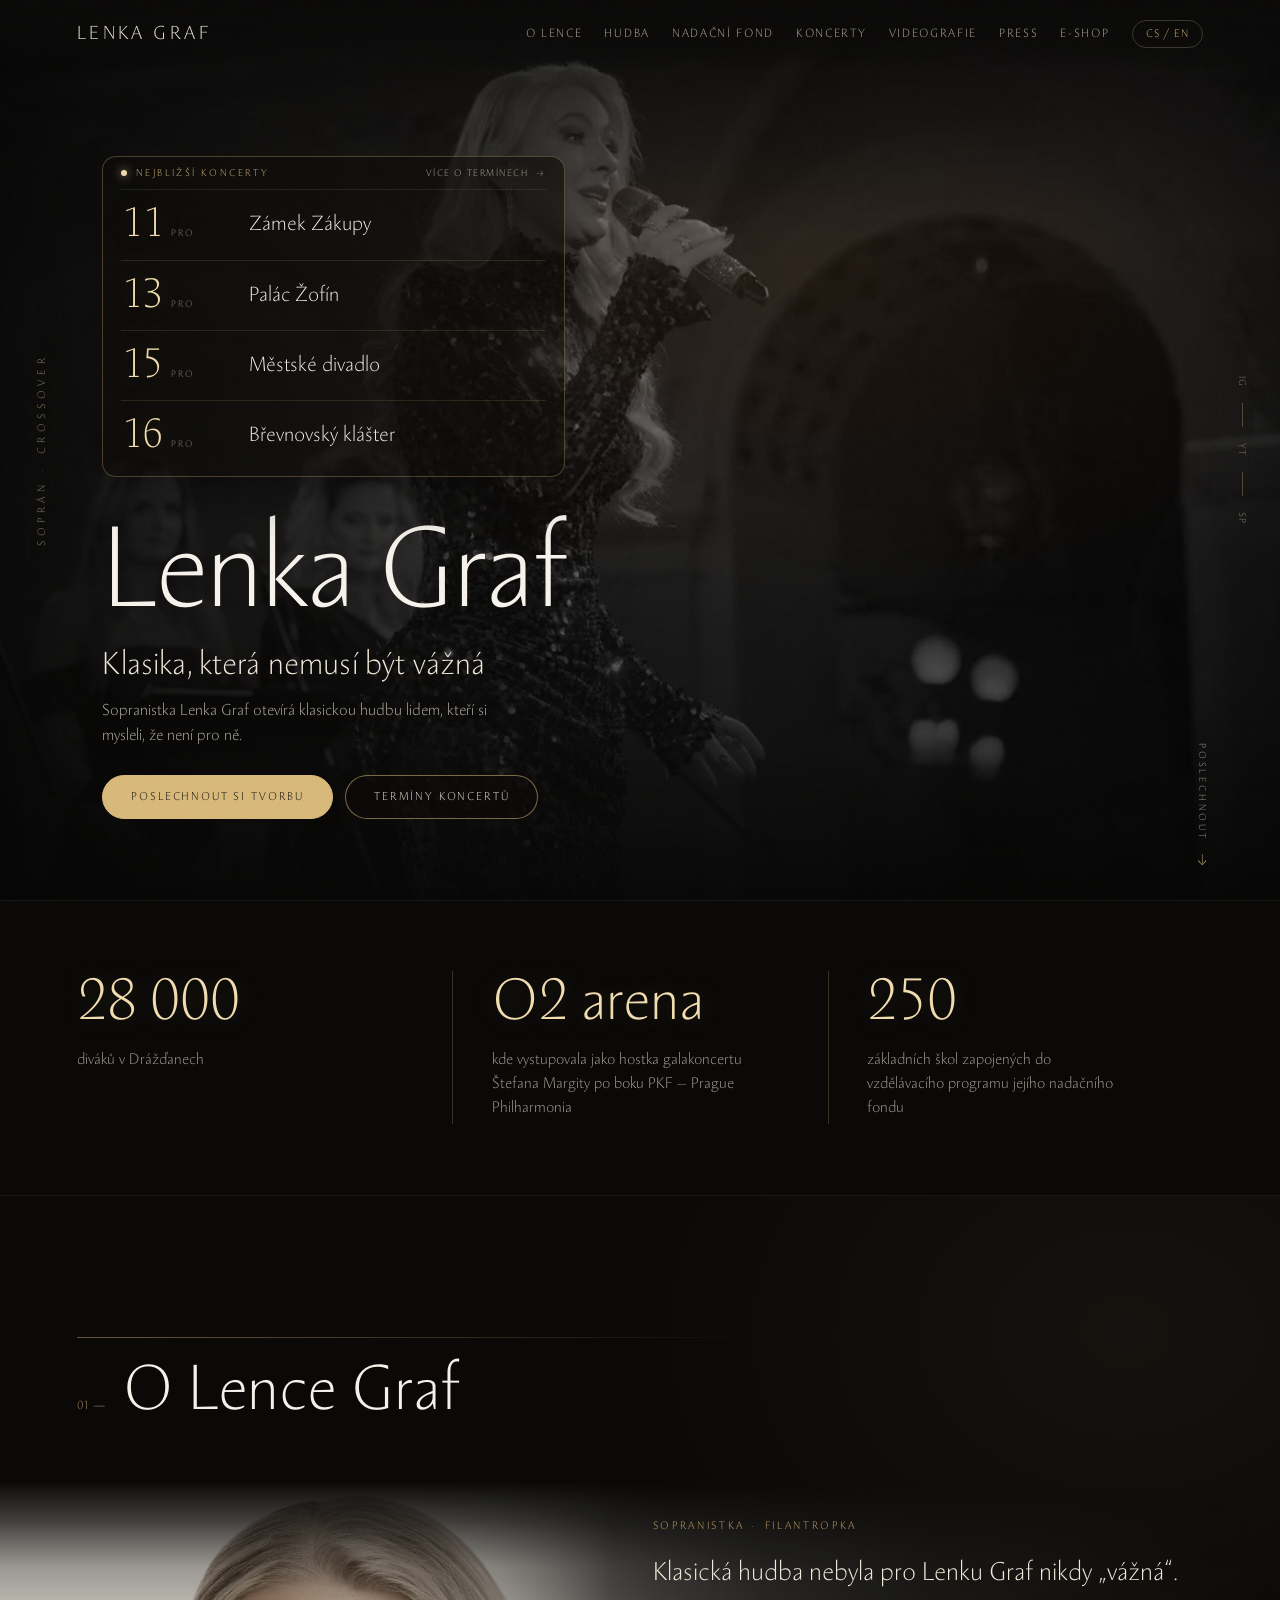
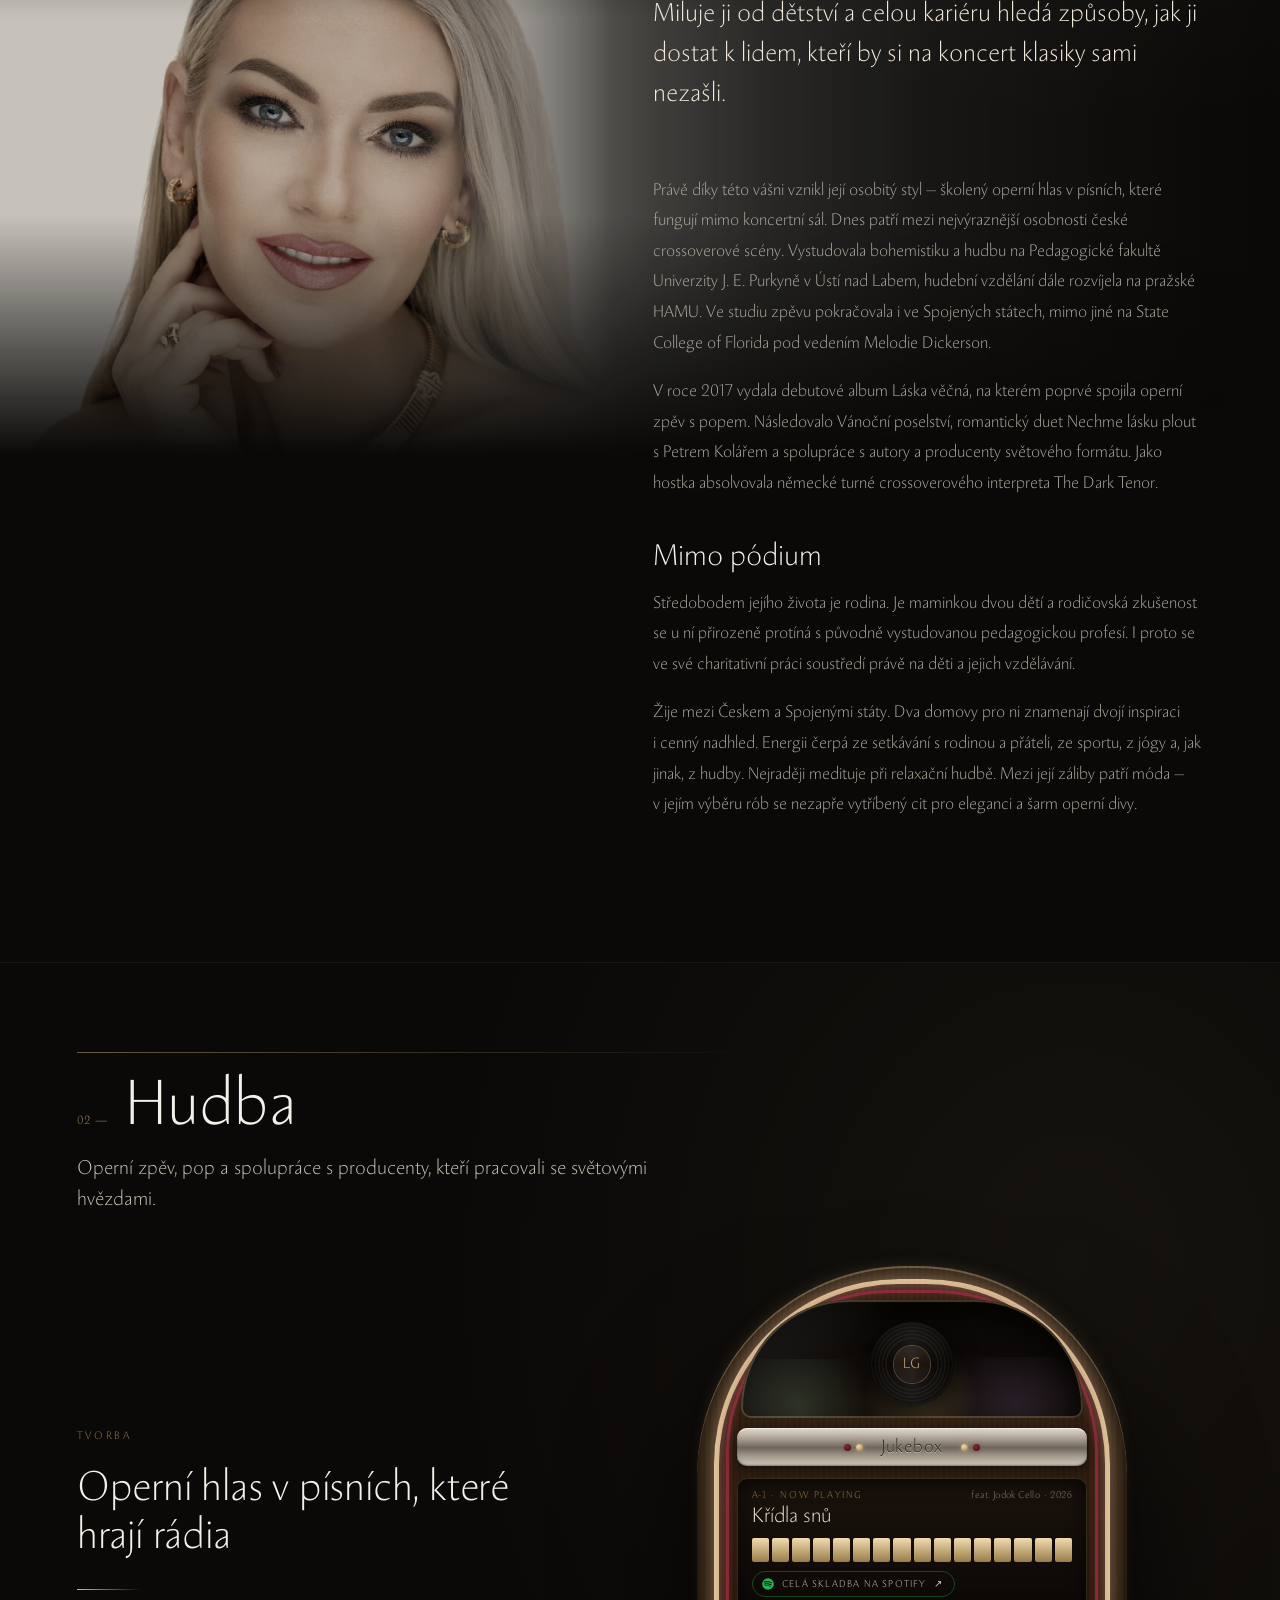
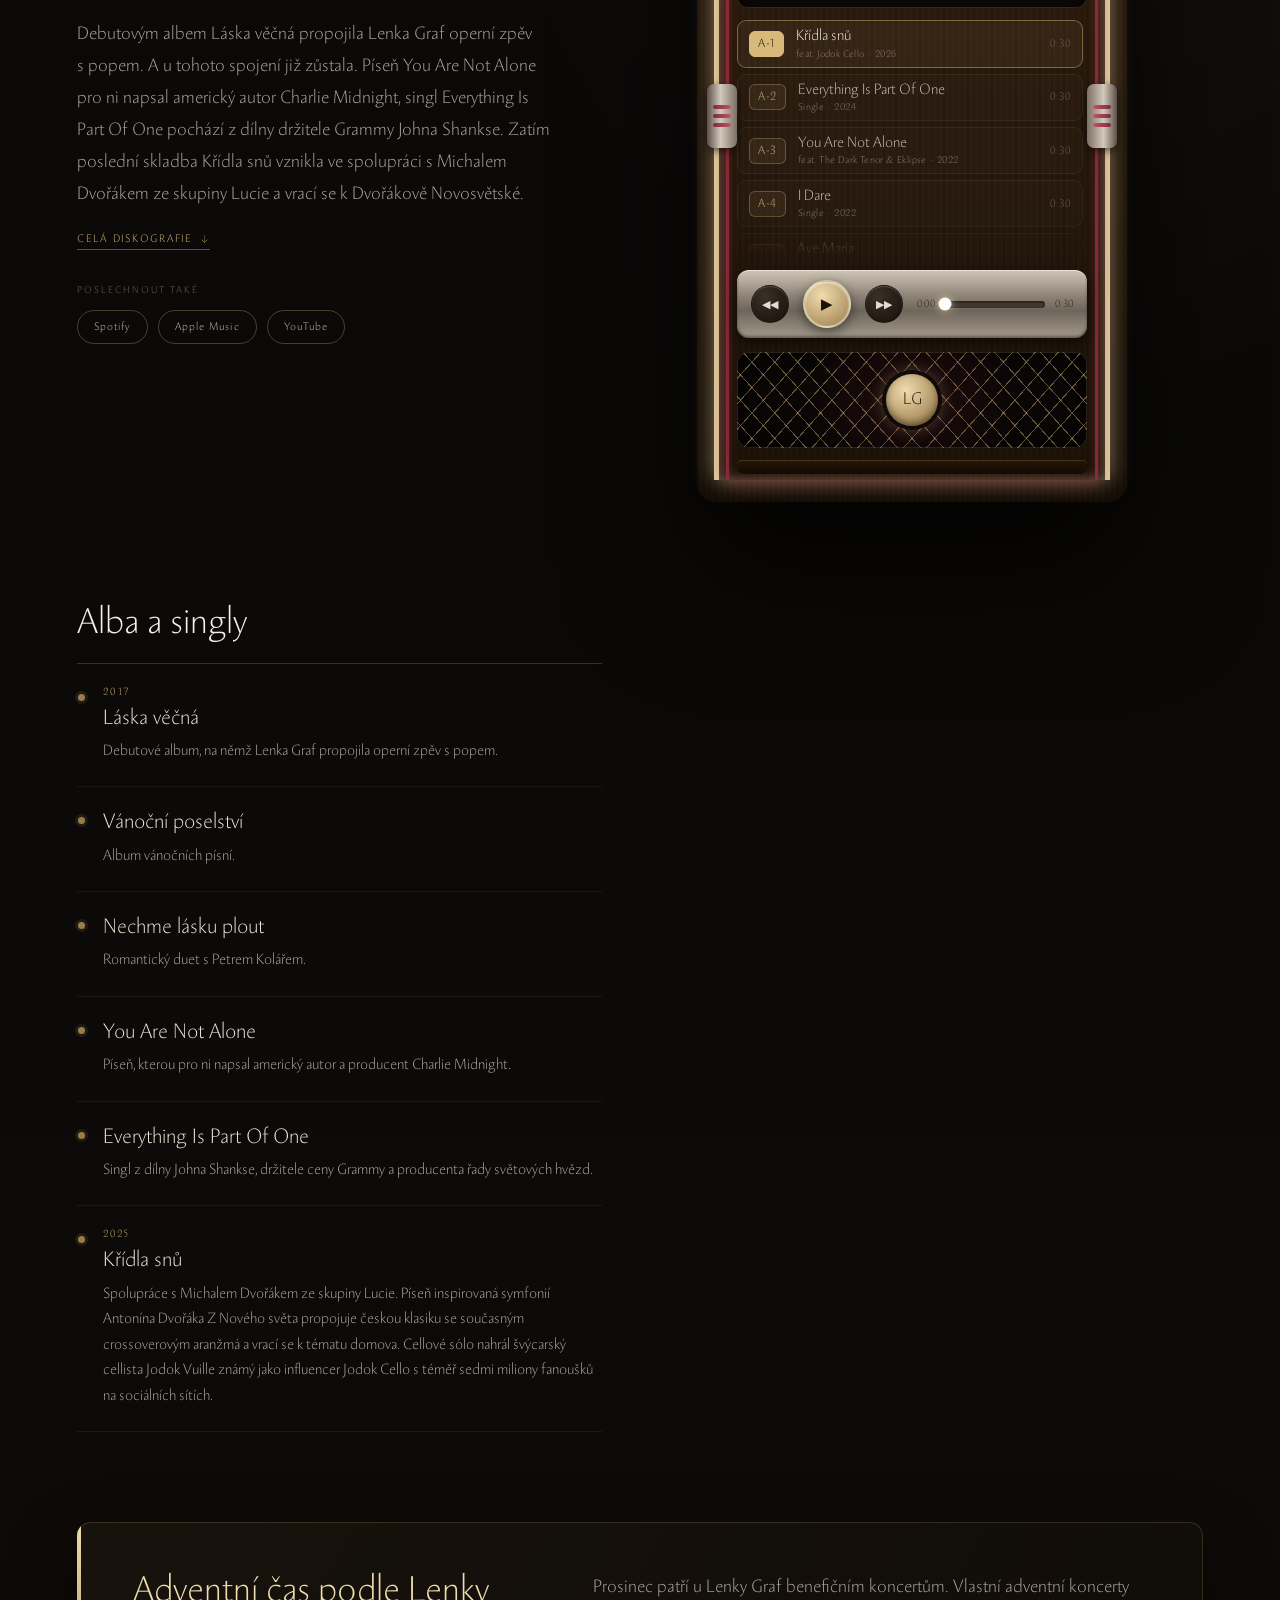
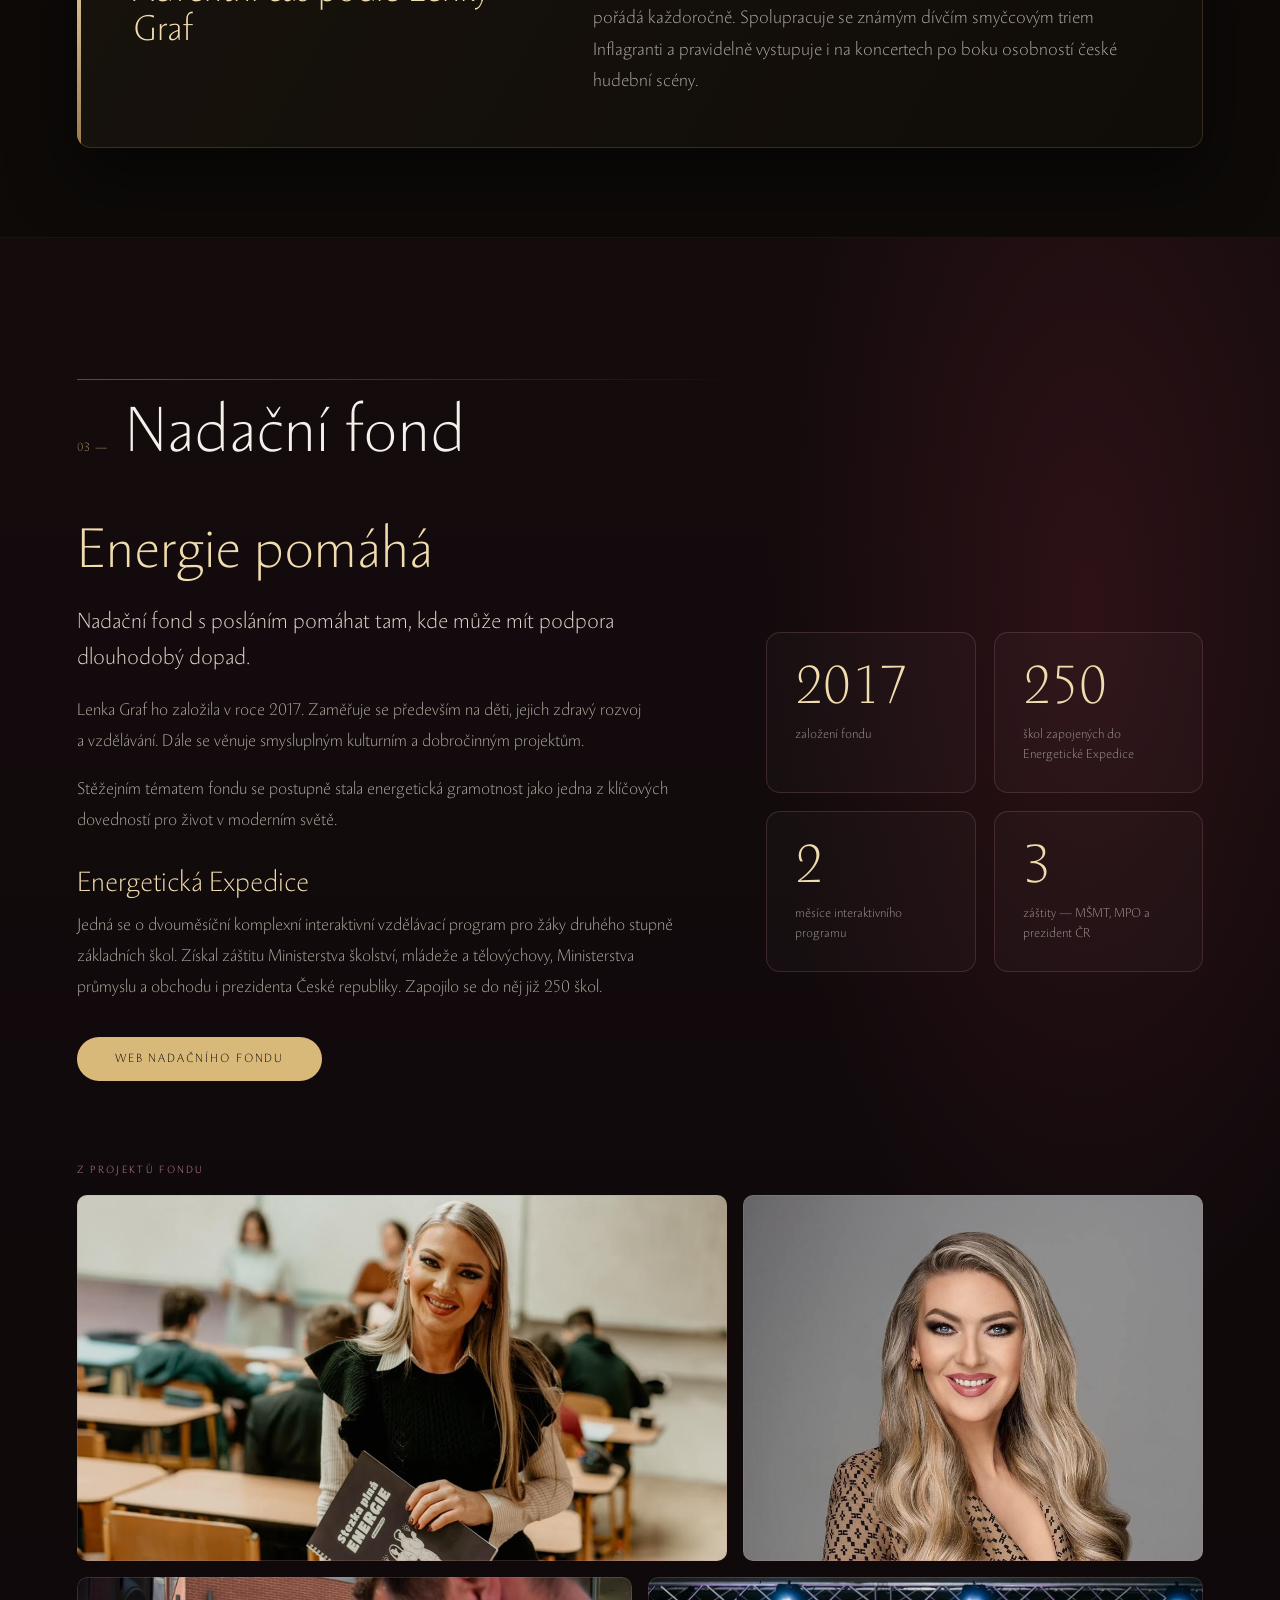
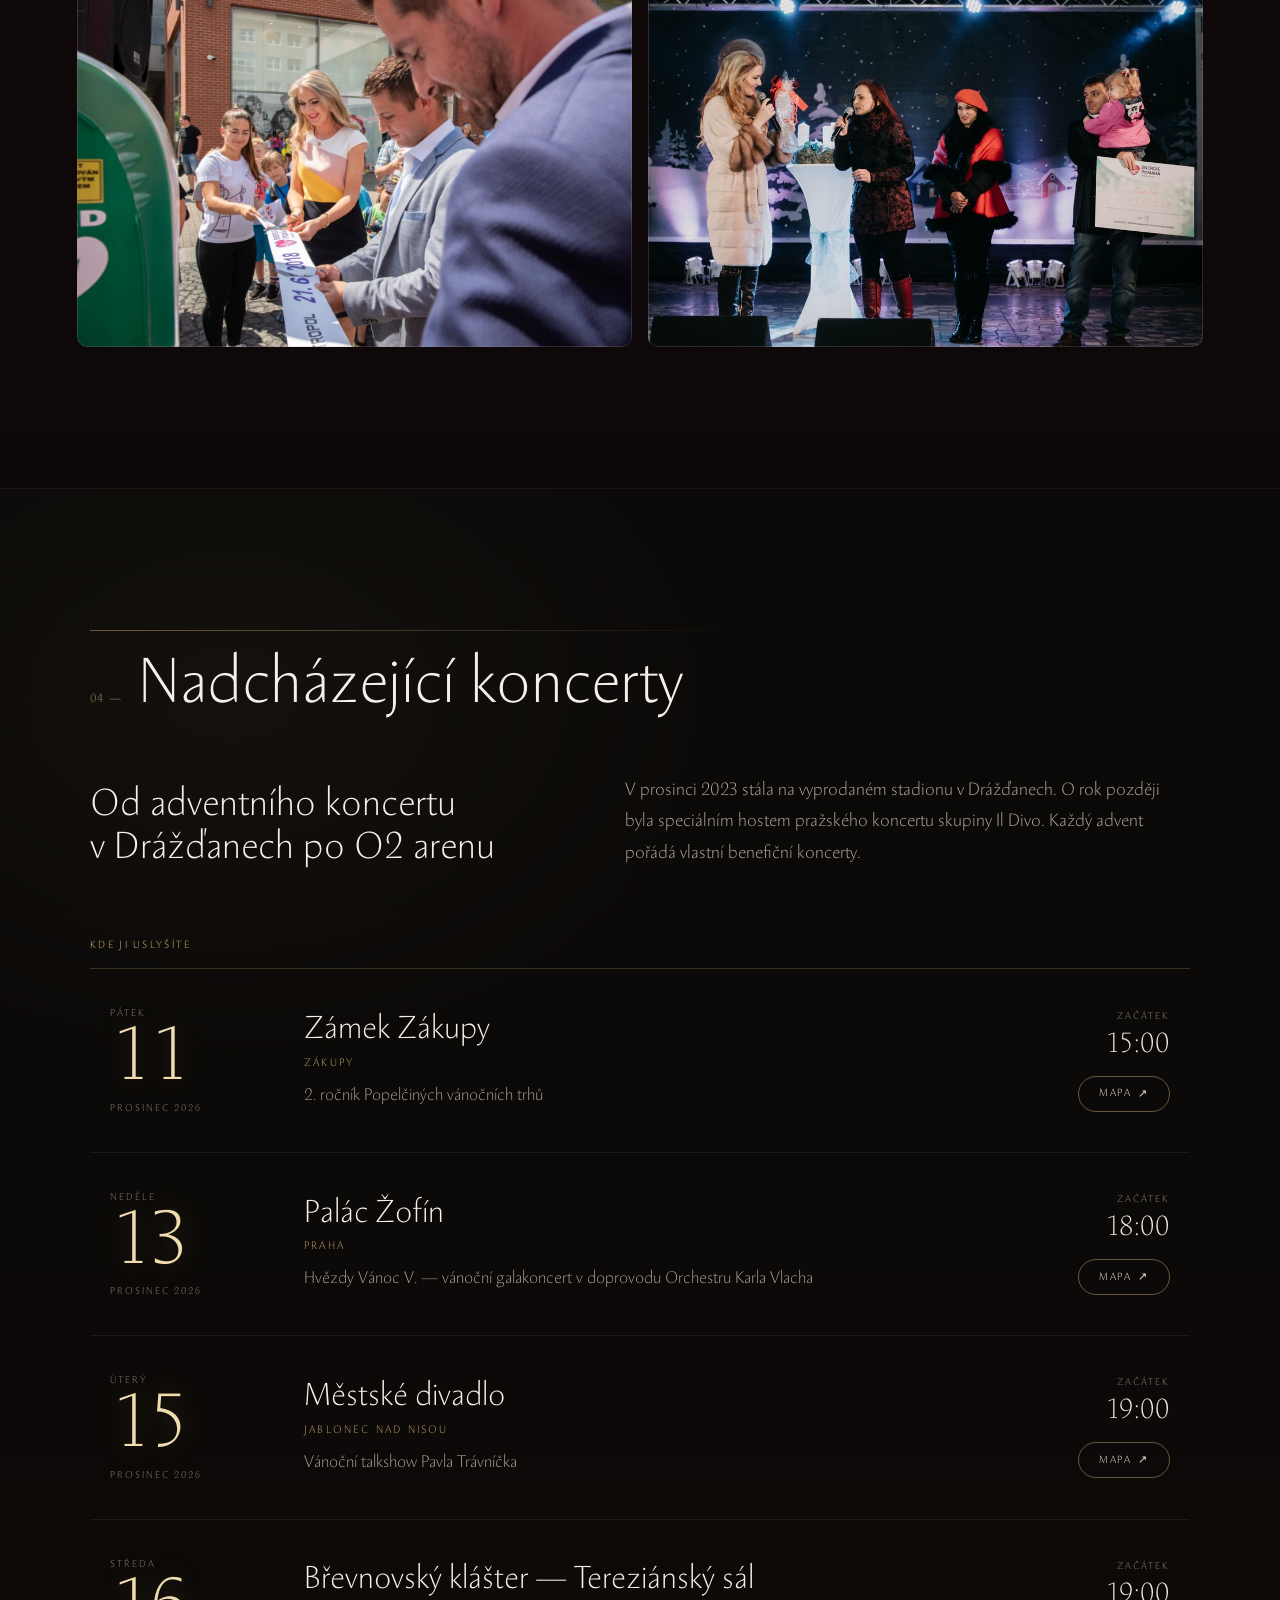
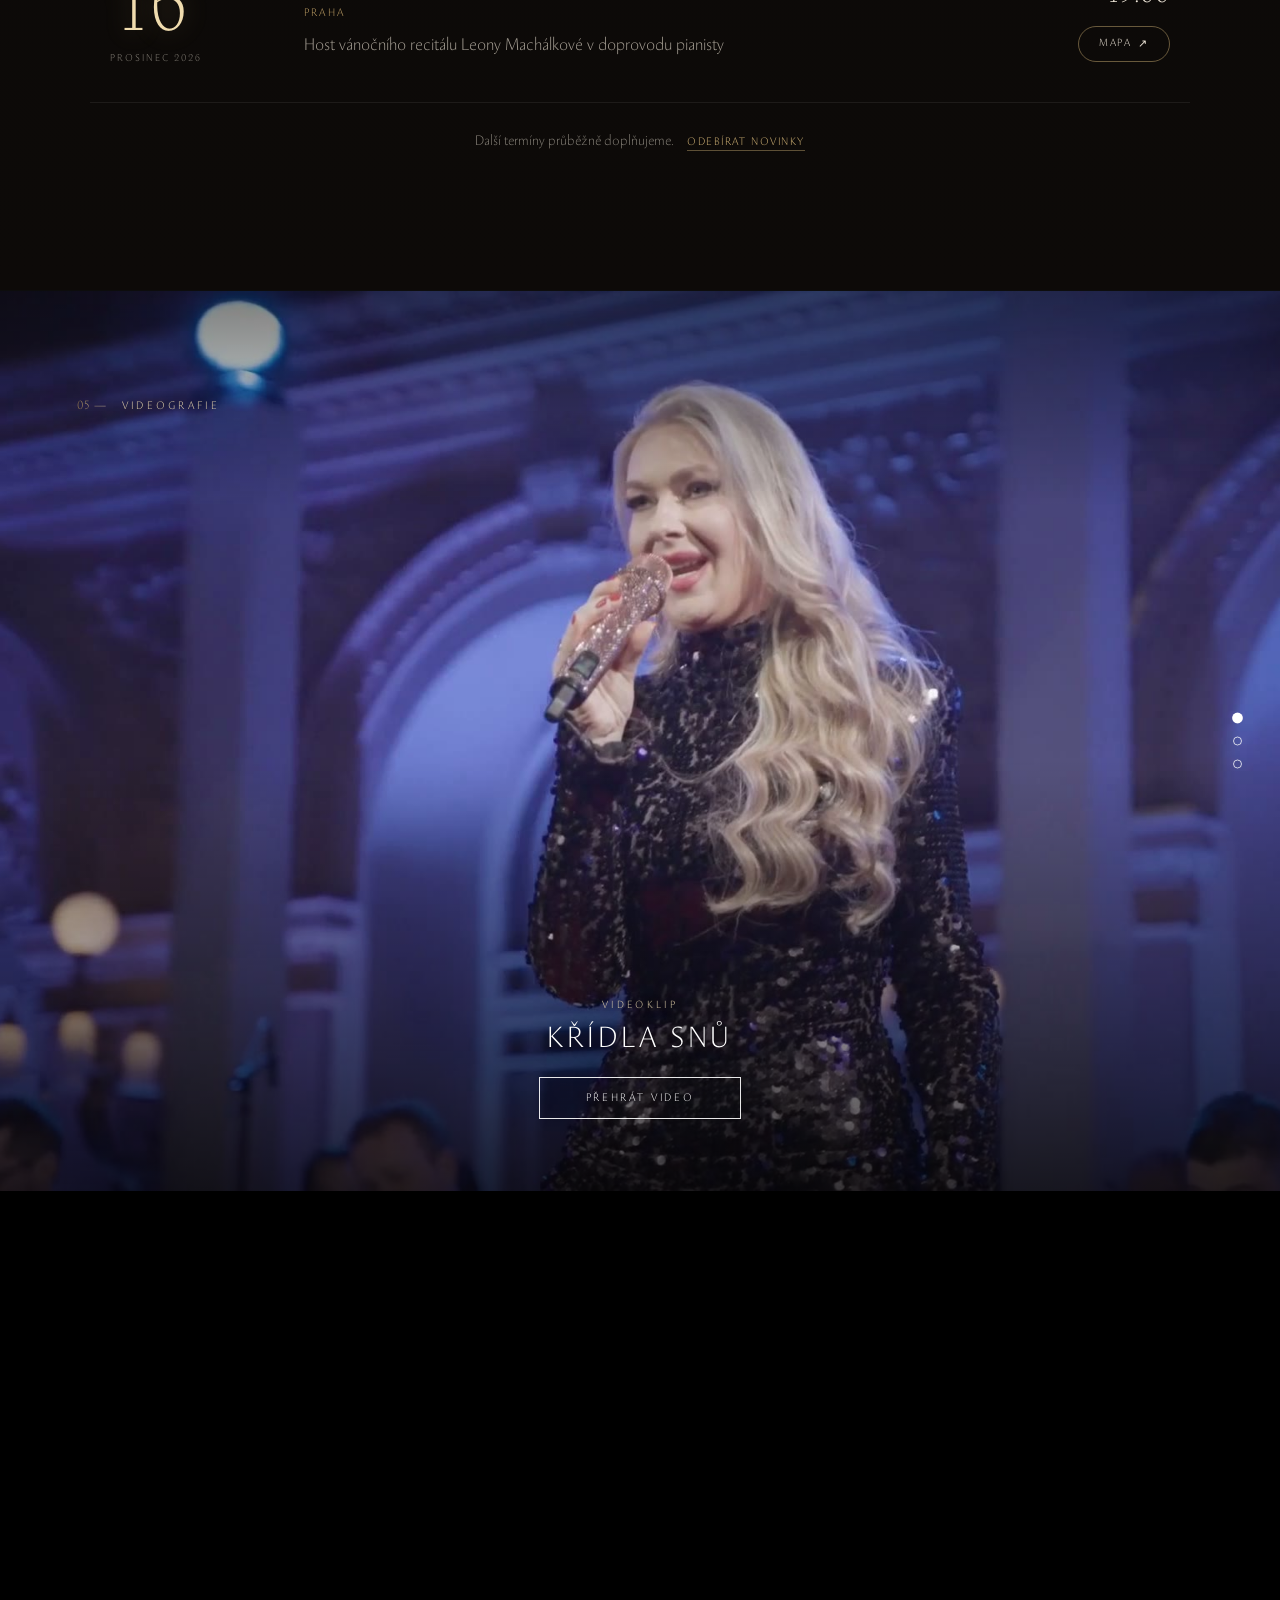
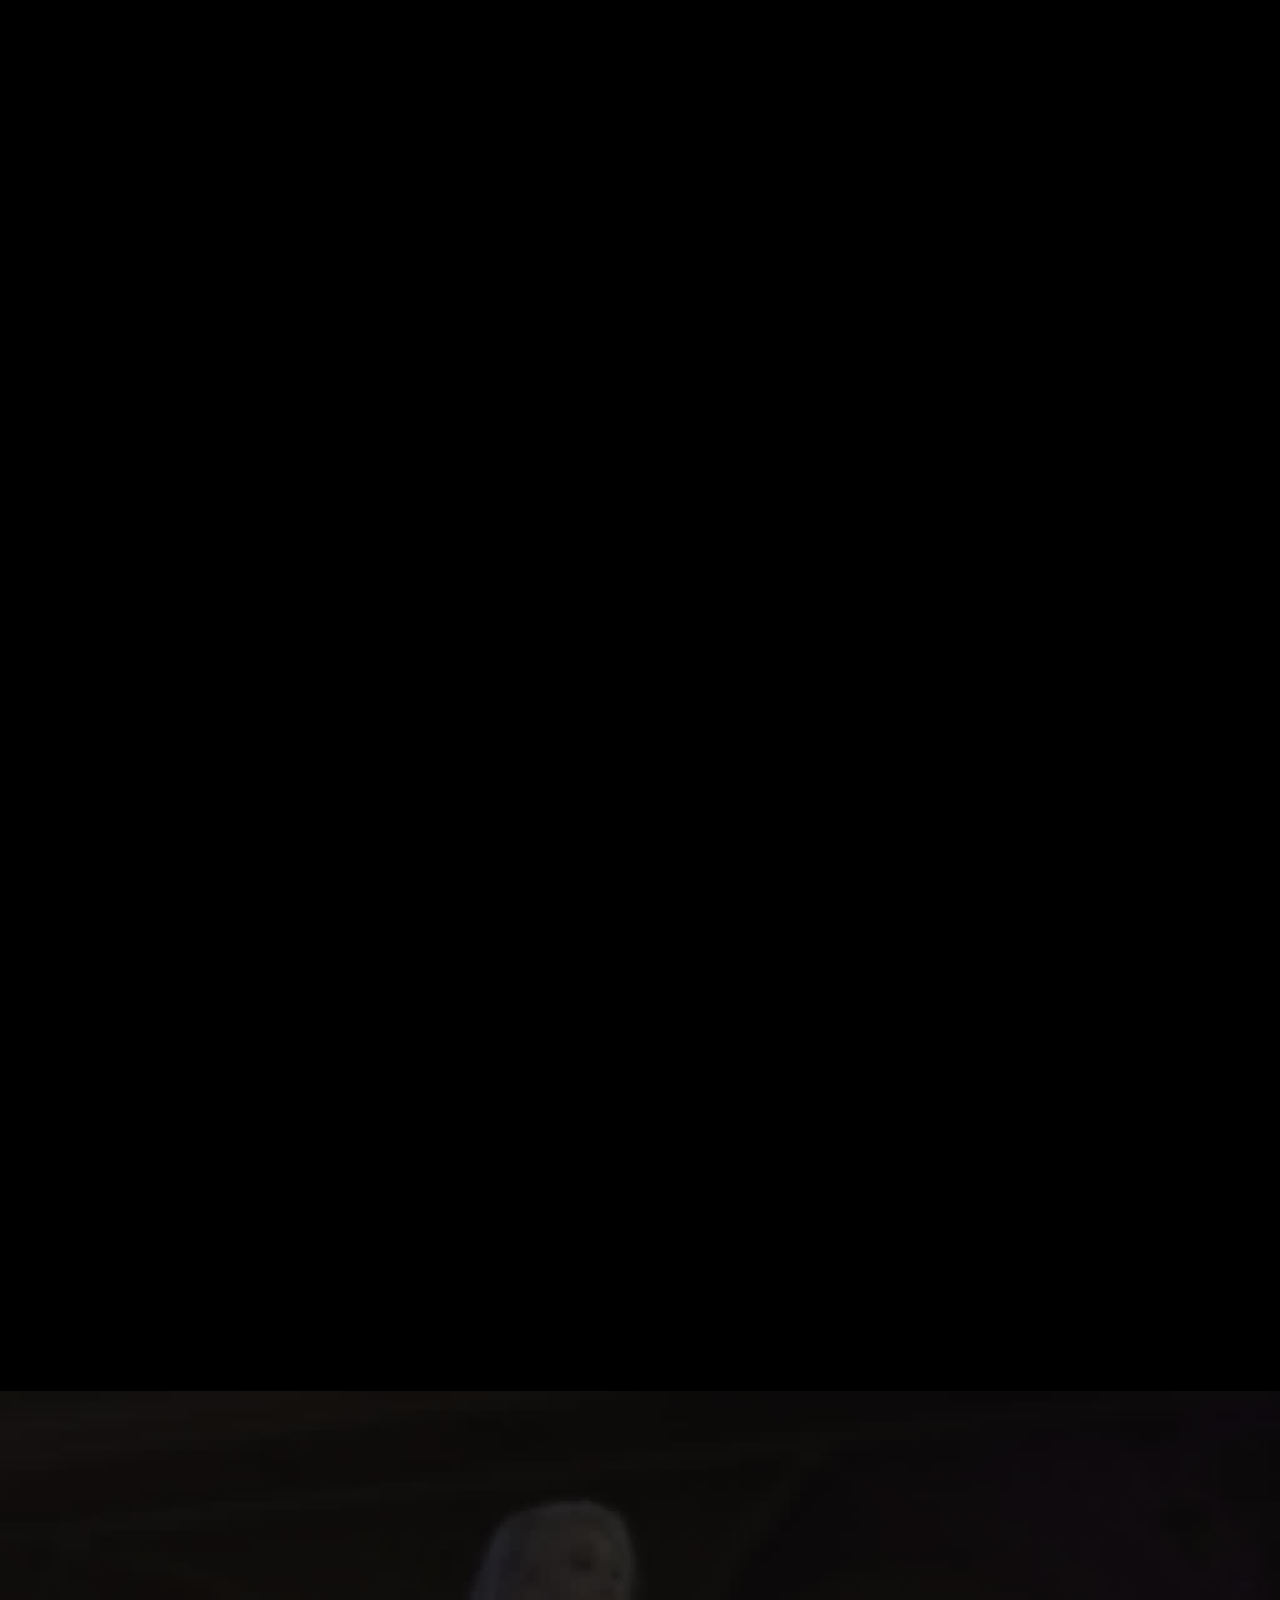
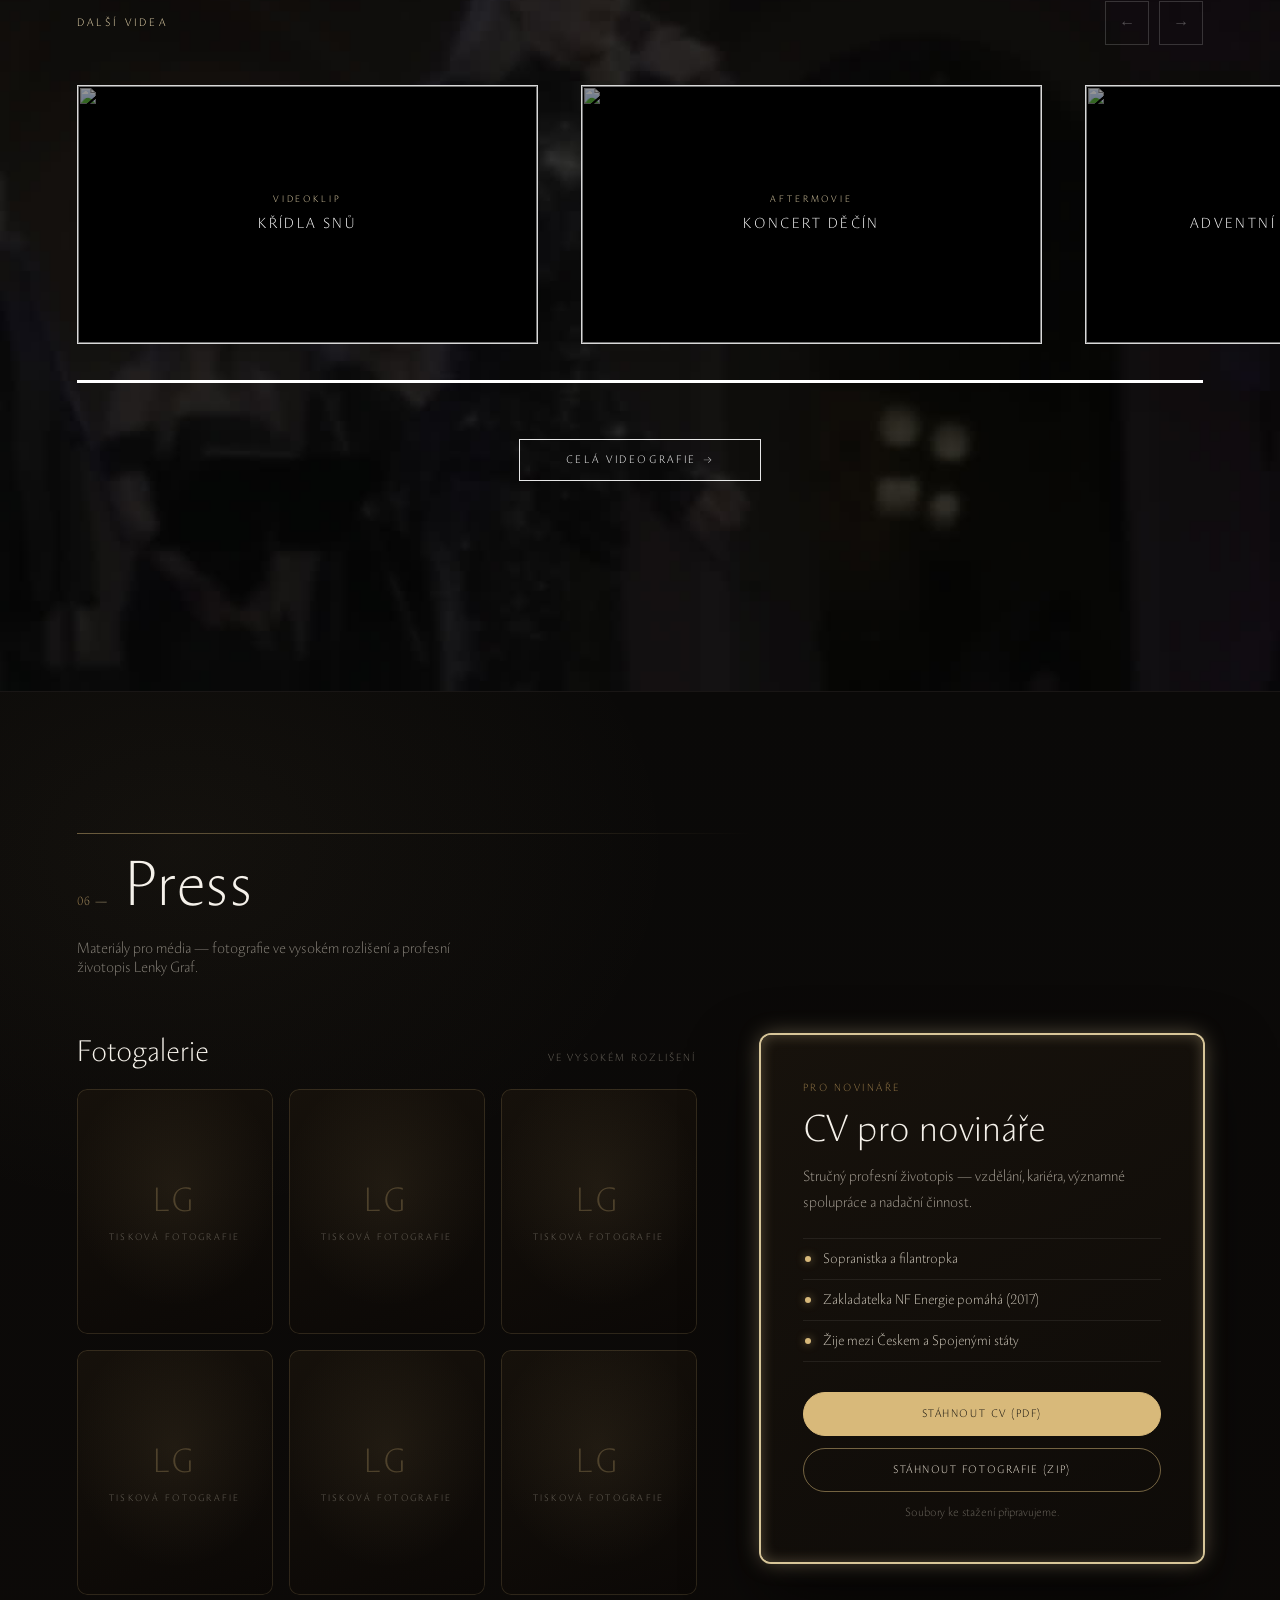
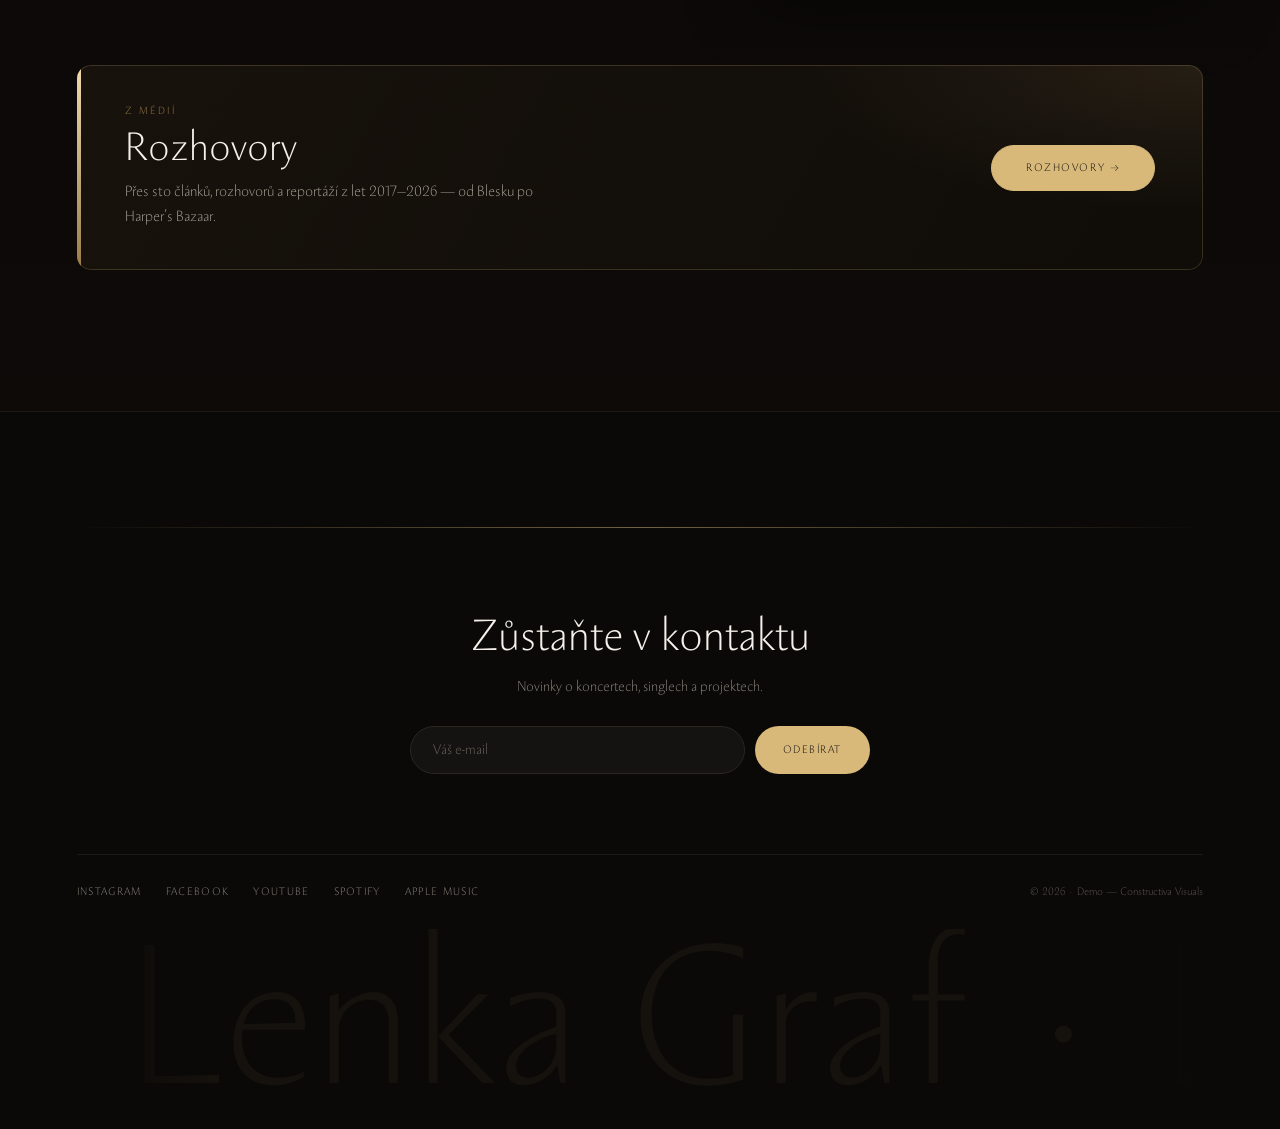
==== commit 8166bda7: "feat(texty): nové texty z dokumentu klientky — hero, pás s čísly, O Lence, Hudba, fond, koncerty - h" ====
--- a/index.html
+++ b/index.html
@@ -157,12 +157,23 @@
   .hg-date span{ font-size:clamp(9.5px,1.05vh,12px); letter-spacing:.22em; text-transform:uppercase; color:#8a857c; }
   .hg-venue{ display:block; font-size:clamp(16px,2.3vh,26px); line-height:1.25; color:#f5f1ea; }
   /* nízké okno (notebook na šířku): stejný seznam, jen těsnější */
-  @media (max-height:760px){
+  @media (max-height:820px){
     .hg-item{ min-height:0; padding:7px 0; grid-template-columns:78px minmax(0,1fr); }
     .hg-date b{ font-size:24px; text-shadow:none; }
     .hg-date span{ font-size:9px; letter-spacing:.16em; }
     .hg-venue{ font-size:15px; }
   }
+  /* hero: headline + podtitulek + dvě CTA pod jménem */
+  .hero-copy{ margin-top:22px; max-width:640px; }
+  .hero-claim{ font-style:italic; font-weight:400; font-size:clamp(22px,2.5vw,34px); line-height:1.2; letter-spacing:.005em; color:#f0e8da; text-shadow:0 4px 30px rgba(0,0,0,.6); }
+  .hero-sub{ margin-top:12px; max-width:46ch; font-size:clamp(15px,1.25vw,17px); line-height:1.6; color:#b9b2a6; text-shadow:0 2px 18px rgba(0,0,0,.6); }
+  .hero-ctas{ display:flex; flex-wrap:wrap; gap:12px; margin-top:26px; }
+  .hero-cta{ display:inline-flex; align-items:center; padding:14px 28px; border:1px solid rgba(216,185,122,.55); border-radius:40px; background:rgba(12,10,8,.45); color:#f0e8da;
+    font-size:11.5px; letter-spacing:.16em; text-transform:uppercase; text-decoration:none; white-space:nowrap; transition:background .3s, border-color .3s, transform .25s, box-shadow .3s; }
+  .hero-cta:hover{ background:rgba(216,185,122,.14); border-color:rgba(216,185,122,.9); }
+  .hero-cta--gold{ background:#d8b97a; border-color:#d8b97a; color:#0a0908; font-weight:700; }
+  .hero-cta--gold:hover{ background:#e2c68c; border-color:#e2c68c; transform:translateY(-2px); box-shadow:0 10px 28px -10px rgba(216,185,122,.6); }
+  .hero-cta:focus-visible{ outline:2px solid #d8b97a; outline-offset:3px; }
   @keyframes sideIn{ from{ opacity:0; } to{ opacity:1; } }
   /* zlaté CTA — jednotný hover glow */
   a[style*="background:#d8b97a"], button[style*="background:#d8b97a"]{ transition:transform .3s ease, box-shadow .3s ease, filter .3s ease; }
@@ -320,23 +331,56 @@
   .about-lead{ margin-top:20px; font-size:clamp(20px,2.3vw,26px); line-height:1.55; color:#f0e8da; }
   .about-p{ font-size:clamp(15.5px,1.6vw,17px); line-height:1.8; color:#b3ada2; }
   .about-p + .about-p{ margin-top:18px; }
-  .career{ margin-top:clamp(64px,8vw,110px); }
-  .career-head{ display:flex; align-items:baseline; justify-content:space-between; gap:20px; flex-wrap:wrap; padding-bottom:22px; border-bottom:1px solid rgba(216,185,122,.22); }
-  .career-list{ list-style:none; display:grid; grid-template-columns:repeat(2,minmax(0,1fr)); column-gap:clamp(28px,5vw,64px); }
-  .career-item{ display:grid; grid-template-columns:104px minmax(0,1fr); gap:18px; padding:26px 0; border-bottom:1px solid rgba(255,255,255,.06); }
-  .career-lbl{ padding-top:4px; font-size:10.5px; letter-spacing:.18em; text-transform:uppercase; color:#d8b97a; font-variant-numeric:tabular-nums; }
-  .career-item p{ font-size:15px; line-height:1.7; color:#b3ada2; }
-  .career-item:nth-child(n+5){ display:none; }
-  .career.is-open .career-item:nth-child(n+5){ display:grid; animation:vpanelIn .6s cubic-bezier(.2,.6,.2,1) both; }
-  .career-more{ padding:12px 26px; border:1px solid rgba(216,185,122,.45); border-radius:40px; background:transparent; color:#f0e8da; font-family:var(--font);
-    font-size:11px; letter-spacing:.14em; text-transform:uppercase; cursor:pointer; transition:background .3s, border-color .3s; }
-  .career-more:hover{ background:rgba(216,185,122,.12); border-color:rgba(216,185,122,.8); }
-  .career-more:focus-visible{ outline:2px solid #d8b97a; outline-offset:3px; }
-  .career-more [data-i18n="about.less"], .career.is-open .career-more [data-i18n="about.more"]{ display:none; }
-  .career.is-open .career-more [data-i18n="about.less"]{ display:inline; }
+  .about-h3{ margin:40px 0 16px; font-weight:500; font-size:clamp(24px,2.6vw,30px); line-height:1.1; color:#f5f1ea; }
+
+  /* ═══════════════ PÁS S ČÍSLY (pod hero) ═══════════════ */
+  .stats-band{ position:relative; padding:clamp(44px,5.5vw,72px) 6vw; background:#0a0908; border-top:1px solid rgba(255,255,255,.05); }
+  .stats-list{ list-style:none; max-width:1180px; margin:0 auto; display:grid; grid-template-columns:repeat(3,minmax(0,1fr)); }
+  .stat{ padding:4px clamp(20px,3vw,48px); border-left:1px solid rgba(216,185,122,.22); }
+  .stat:first-child{ padding-left:0; border-left:0; }
+  .stat b{ display:block; font-weight:500; font-size:clamp(38px,4.6vw,62px); line-height:1; color:#f0dcae; white-space:nowrap; text-shadow:0 0 26px rgba(216,185,122,.22); font-variant-numeric:tabular-nums; }
+  .stat span{ display:block; margin-top:14px; max-width:32ch; font-size:clamp(14px,1.3vw,15.5px); line-height:1.55; color:#a9a297; }
+  @media (max-width:760px){
+    .stats-list{ grid-template-columns:minmax(0,1fr); }
+    .stat, .stat:first-child{ padding:22px 0; border-left:0; border-top:1px solid rgba(216,185,122,.18); }
+    .stat:first-child{ padding-top:0; border-top:0; }
+    .stat:last-child{ padding-bottom:0; }
+  }
+
+  /* ═══════════════ 02 HUDBA — perex, diskografie, milníky, advent ═══════════════ */
+  .music-perex{ margin-bottom:clamp(34px,4vw,52px); max-width:52ch; font-size:clamp(17px,1.9vw,20px); line-height:1.55; color:#cfc8bb; }
+  .text-cta{ display:inline-flex; align-items:center; gap:8px; padding-bottom:3px; border-bottom:1px solid rgba(216,185,122,.4); color:#d8b97a;
+    font-size:11px; letter-spacing:.16em; text-transform:uppercase; text-decoration:none; transition:border-color .3s, color .3s; }
+  .text-cta:hover{ border-color:#d8b97a; color:#f0dcae; }
+  #diskografie{ scroll-margin-top:104px; }
+  .ms-grid{ margin-top:clamp(64px,8vw,110px); display:grid; grid-template-columns:repeat(2,minmax(0,1fr)); gap:clamp(48px,6vw,88px); align-items:start; }
+  .ms-h{ padding-bottom:20px; border-bottom:1px solid rgba(216,185,122,.22); font-weight:500; font-size:clamp(26px,3.2vw,36px); line-height:1.05; color:#f5f1ea; }
+  .ms-list{ list-style:none; }
+  .ms-item{ position:relative; padding:22px 0 22px 26px; border-bottom:1px solid rgba(255,255,255,.06); }
+  .ms-item::before{ content:''; position:absolute; left:1px; top:30px; width:7px; height:7px; border-radius:50%; background:#9a7c4a; box-shadow:0 0 0 3px rgba(216,185,122,.1); }
+  .ms-lbl{ display:block; margin-bottom:6px; font-size:10.5px; letter-spacing:.18em; text-transform:uppercase; color:#d8b97a; font-variant-numeric:tabular-nums; }
+  .ms-ttl{ font-weight:500; font-size:clamp(18px,1.9vw,21px); line-height:1.25; color:#f0e8da; }
+  .ms-item p{ margin-top:8px; font-size:15px; line-height:1.7; color:#b3ada2; }
+  .advent{ position:relative; overflow:hidden; margin-top:clamp(56px,7vw,96px); display:grid; grid-template-columns:minmax(0,5fr) minmax(0,7fr); gap:18px clamp(24px,5vw,72px); align-items:start;
+    padding:clamp(30px,4vw,50px) clamp(26px,4.5vw,56px); border-radius:14px; background:linear-gradient(120deg,#17120c 0%,#100c08 100%); box-shadow:0 30px 70px rgba(0,0,0,.45), inset 0 0 0 1px rgba(216,185,122,.18); }
+  .advent::before{ content:''; position:absolute; top:0; left:0; width:4px; height:100%; background:linear-gradient(180deg,#f0dcae,#9a7c4a); }
+  .advent-h{ font-weight:500; font-size:clamp(26px,3vw,36px); line-height:1.1; color:#f0dcae; }
+  .advent-p{ font-size:clamp(16px,1.7vw,18px); line-height:1.75; color:#b3ada2; }
+  @media (max-width:900px){
+    .ms-grid, .advent{ grid-template-columns:minmax(0,1fr); }
+  }
+
+  /* ═══════════════ 04 KONCERTY — úvod ═══════════════ */
+  .shows-intro{ display:grid; grid-template-columns:minmax(0,5fr) minmax(0,6fr); gap:18px clamp(28px,5vw,72px); align-items:end; margin-bottom:clamp(44px,5.5vw,72px); }
+  .shows-intro-h{ font-weight:500; font-size:clamp(26px,3.2vw,38px); line-height:1.12; color:#f5f1ea; }
+  .shows-intro-p{ font-size:clamp(16px,1.7vw,18px); line-height:1.75; color:#b3ada2; }
+  .shows-kick{ margin-bottom:16px; font-size:10.5px; letter-spacing:.22em; text-transform:uppercase; color:#d8b97a; }
+  .shows-kick[hidden]{ display:none; }
+  @media (max-width:900px){ .shows-intro{ grid-template-columns:minmax(0,1fr); } }
 
   /* ═══════════════ 03 NADAČNÍ FOND ═══════════════ */
   .found-grid{ display:grid; grid-template-columns:minmax(0,7fr) minmax(0,5fr); gap:clamp(36px,6vw,80px); align-items:center; }
+  .found-h4{ margin:32px 0 12px; font-weight:500; font-size:clamp(22px,2.4vw,28px); line-height:1.1; color:#f0dcae; }
   .found-lead{ margin:24px 0 20px; font-size:clamp(18px,2.1vw,22px); line-height:1.65; font-style:italic; color:#e3dbcf; }
   .found-stats{ display:grid; grid-template-columns:repeat(2,minmax(0,1fr)); gap:clamp(12px,1.8vw,18px); }
   .fstat{ padding:clamp(20px,2.4vw,28px); border-radius:14px; background:rgba(255,255,255,.025); border:1px solid rgba(201,138,150,.2); }
@@ -393,10 +437,8 @@
   }
   @media (max-width:900px){
     .found-grid, .press-grid{ grid-template-columns:1fr; }
-    .career-list{ grid-template-columns:1fr; }
   }
   @media (max-width:600px){
-    .career-item{ grid-template-columns:1fr; gap:8px; padding:22px 0; }
     .found-gallery{ grid-template-columns:minmax(0,1fr); }
     .fg{ grid-column:auto !important; }
     .fg--side{ aspect-ratio:854/718; }
@@ -686,16 +728,13 @@
         </a>
         <h1 data-reveal style="font-family:var(--font); font-weight:500; font-size:clamp(48px,9vw,128px); line-height:.86; letter-spacing:-.015em; color:#f7f3ec; text-shadow:0 8px 70px rgba(0,0,0,.6);">Lenka&nbsp;Graf</h1>
       </div>
-      <div data-reveal style="display:flex; flex-wrap:wrap; align-items:center; gap:clamp(20px,3vw,36px); margin-top:24px;">
-        <p data-i18n="hero.claim" style="font-family:var(--font); font-style:italic; font-weight:400; font-size:clamp(17px,1.9vw,24px); color:#ddd5c8; letter-spacing:.01em; margin:0;">Soprán mezi operou a současností</p>
-      </div>
-      <div data-reveal style="display:inline-flex; align-items:center; gap:11px; margin-top:22px; padding:8px 18px; border:1px solid rgba(216,185,122,.42); border-radius:40px; background:rgba(20,16,11,.45);">
-        <span style="display:flex; align-items:flex-end; gap:2.5px; height:11px;">
-          <span style="width:2px; height:100%; background:#d8b97a; transform-origin:bottom; animation:ndot .9s ease-in-out infinite;"></span>
-          <span style="width:2px; height:100%; background:#d8b97a; transform-origin:bottom; animation:ndot .9s ease-in-out infinite .3s;"></span>
-          <span style="width:2px; height:100%; background:#d8b97a; transform-origin:bottom; animation:ndot .9s ease-in-out infinite .55s;"></span>
-        </span>
-        <span data-i18n="hero.badge" style="font-family:var(--font); font-size:11px; letter-spacing:.18em; text-transform:uppercase; color:#d8b97a;">Nový singl · Křídla snů</span>
+      <div data-reveal class="hero-copy">
+        <p data-i18n="hero.claim" class="hero-claim">Klasika, která nemusí být vážná</p>
+        <p data-i18n="hero.sub" class="hero-sub">Sopranistka Lenka Graf otevírá klasickou hudbu lidem, kteří si mysleli, že není pro ně.</p>
+      </div>
+      <div data-reveal class="hero-ctas">
+        <a href="#hudba" class="hero-cta hero-cta--gold" data-i18n="hero.ctaListen">Poslechnout si tvorbu</a>
+        <a href="#koncerty" class="hero-cta" data-i18n="hero.ctaShows">Termíny koncertů</a>
       </div>
     </div>
 
@@ -703,6 +742,15 @@
       <span data-i18n="hero.scroll" style="font-family:var(--font); font-size:10px; letter-spacing:.28em; text-transform:uppercase; color:#9a948a; writing-mode:vertical-rl;">Poslechnout</span>
       <span style="animation:floatDown 2.4s ease-in-out infinite; color:#d8b97a; font-size:16px;">↓</span>
     </a>
+  </section>
+
+  <!-- PÁS S ČÍSLY (pod hero) -->
+  <section id="cisla" class="stats-band" aria-label="V číslech">
+    <ul class="stats-list">
+      <li data-reveal class="stat"><b data-i18n="stats.n1">28&nbsp;000</b><span data-i18n="stats.l1">diváků v&nbsp;Drážďanech</span></li>
+      <li data-reveal class="stat"><b>O2 arena</b><span data-i18n="stats.l2">kde vystupovala jako hostka galakoncertu Štefana Margity po boku PKF – Prague Philharmonia</span></li>
+      <li data-reveal class="stat"><b>250</b><span data-i18n="stats.l3">základních škol zapojených do vzdělávacího programu jejího nadačního fondu</span></li>
+    </ul>
   </section>
 
   <!-- 01 O LENCE -->
@@ -712,7 +760,7 @@
         <div class="hl" style="height:1px; background:linear-gradient(90deg,rgba(216,185,122,.45),rgba(216,185,122,0) 60%); margin-bottom:22px;"></div>
         <div style="display:flex; align-items:baseline; gap:16px;">
           <span style="font-family:var(--font); font-size:12px; letter-spacing:.1em; color:#9a7c4a;">01 —</span>
-          <h2 data-i18n="about.title" style="font-family:var(--font); font-weight:500; font-size:clamp(34px,5.5vw,64px); line-height:1; color:#f5f1ea;">O Lence</h2>
+          <h2 data-i18n="about.title" style="font-family:var(--font); font-weight:500; font-size:clamp(34px,5.5vw,64px); line-height:1; color:#f5f1ea;">O Lence Graf</h2>
         </div>
       </div>
 
@@ -723,37 +771,16 @@
       <div class="about-bg"><img src="assets/portrait-about.jpg" alt="Portrét sopranistky Lenky Graf" width="1700" height="1390" loading="lazy" decoding="async"></div>
       <div class="about-text">
         <span data-reveal data-i18n="about.role" class="about-role">Sopranistka · Filantropka</span>
-        <p data-reveal data-i18n="about.lead" class="about-lead">Lenka Graf je sopranistka a filantropka. Během své pěvecké kariéry se stala ikonou české crossover scény a má za sebou spolupráce se slavnými hudebními producenty a mnoho vystoupení u nás i v zahraničí. Klasická hudba pro ni nikdy nebyla „vážná“, miluje ji od dětství a baví ji hledat nové cesty, jak její krásu přiblížit širšímu publiku.</p>
+        <p data-reveal data-i18n="about.lead" class="about-lead">Klasická hudba nebyla pro Lenku Graf nikdy „vážná“. Miluje ji od dětství a&nbsp;celou kariéru hledá způsoby, jak ji dostat k&nbsp;lidem, kteří by si na koncert klasiky sami nezašli.</p>
         <div data-reveal style="height:1px; width:64px; background:linear-gradient(90deg,#d8b97a,rgba(216,185,122,0)); margin:30px 0;"></div>
         <div data-reveal>
-          <p data-i18n="about.p2" class="about-p">Založila Nadační fond Energie pomáhá, který kromě podpory konkrétních dobročinných projektů vytvořil unikátní vzdělávací program Energetická Expedice zaměřený na energetickou gramotnost žáků základních škol.</p>
-          <p data-i18n="about.p3" class="about-p">Středobodem života pro Lenku vždy byla a je rodina. Je maminkou dvou dospělých dětí a její rodičovská zkušenost se přirozeně protíná s původně vystudovanou pedagogickou profesí. Mimo jiné i proto se na podporu dětí a jejich vzdělávání zaměřila ve své dlouhodobé charitativní práci.</p>
-          <p data-i18n="about.p4" class="about-p">Žije mezi Českem a Floridou. Dva domovy pro ni znamenají dvojí inspiraci i cenný nadhled. Čerpá energii setkáváním s rodinou a přáteli, sportem, cvičením jógy a jak jinak než opět hudbou a zpěvem. Nejoblíbenější formou meditace ke zklidnění těla a mysli je relaxační hudba s křišťálovými mísami doprovázená zpěvem. Mezi její koníčky patří také móda. V nádherných róbách se nezapře vytříbený cit pro eleganci a šarm operní divy.</p>
-        </div>
-      </div>
-    </div>
-
-    <div style="max-width:1180px; margin:0 auto;">
-      <!-- KARIÉRA — prvních 4 milníků, zbytek po rozbalení -->
-      <div id="career" class="career">
-        <div data-reveal class="career-head">
-          <h3 data-i18n="about.career" style="font-family:var(--font); font-weight:500; font-size:clamp(26px,3.4vw,38px); line-height:1; color:#f5f1ea;">Kariéra</h3>
-          <span data-i18n="about.careerSub" style="font-size:10.5px; letter-spacing:.22em; text-transform:uppercase; color:#6b665d;">Milníky</span>
-        </div>
-        <ol data-reveal class="career-list">
-          <li class="career-item"><span class="career-lbl" data-i18n="cl1">Vzdělání</span><p data-i18n="c1">Vystudovala obor bohemistika a hudba na Pedagogické fakultě Univerzity J. E. Purkyně v Ústí nad Labem. Hudební vzdělání dále rozvíjela na pražské HAMU a ve studiu zpěvu pokračovala také v USA, mimo jiné na State College of Florida pod vedením Melodie Dickerson.</p></li>
-          <li class="career-item"><span class="career-lbl" data-i18n="cl2">2017</span><p data-i18n="c2">V roce 2017 vydala debutové album Láska věčná, na němž propojila operní zpěv s popem. Na něj navázala dalšími nahrávkami včetně alba Vánoční poselství. Se zpěvákem Petrem Kolářem natočila romantický duet Nechme lásku plout.</p></li>
-          <li class="career-item"><span class="career-lbl" data-i18n="cl3">Spolupráce</span><p data-i18n="c3">Spolupracovala s mezinárodně uznávanými autory a producenty. Charlie Midnight pro ni napsal píseň You Are Not Alone, podílel se také na skladbě I Dare. Singl Everything Is Part Of One je dílo Johna Shankse, držitele Grammy a producenta řady světových hudebních hvězd.</p></li>
-          <li class="career-item"><span class="career-lbl" data-i18n="cl4">Turné</span><p data-i18n="c4">Jako host absolvovala německé turné s crossoverovým interpretem The Dark Tenor, s nímž také vystoupila s duetem své písně You Are Not Alone.</p></li>
-          <li class="career-item"><span class="career-lbl" data-i18n="cl5">2023</span><p data-i18n="c5">V prosinci 2023 vystoupila jako první česká zpěvačka na tradičním adventním koncertu v Drážďanech. S legendárním pěveckým sborem Dresdner Kreuzchor zpívala před téměř 28 tisíci diváky na vyprodaném stadionu koledu Narodil se Kristus pán v češtině a němčině.</p></li>
-          <li class="career-item"><span class="career-lbl" data-i18n="cl6">2025</span><p data-i18n="c6">V červnu 2025 byla speciálním hostem pražského koncertu slavné crossover skupiny Il Divo v O2 Universu.</p></li>
-          <li class="career-item"><span class="career-lbl" data-i18n="cl7">Benefice</span><p data-i18n="c7">Pravidelně se objevuje na adventních a benefičních koncertech po boku osobností české hudební scény, například Štefana Margity, Pavla Šporcla, Daniela Hůlky, Olgy Lounové a dalších.</p></li>
-          <li class="career-item"><span class="career-lbl" data-i18n="cl8">Každoročně</span><p data-i18n="c8">Každoročně pořádá vlastní adventní benefiční koncerty se známým dívčím smyčcovým triem Inflagranti.</p></li>
-          <li class="career-item"><span class="career-lbl" data-i18n="cl9">2025</span><p data-i18n="c9">V roce 2025 navázala výraznou spolupráci s Michalem Dvořákem ze skupiny Lucie. Aktuálně nejnovější píseň Křídla snů, inspirovaná Dvořákovou symfonií Z Nového světa, propojuje českou klasiku se současným crossoverovým aranžem a symbolicky se vrací k tématu domova. Cellové sólo k písni nahrál věhlasný švýcarský cellista Jodok Vuille, známý také jako influencer Jodok Cello s téměř 7 miliony fanoušků na sociálních sítích.</p></li>
-          <li class="career-item"><span class="career-lbl" data-i18n="cl10">2026</span><p data-i18n="c10">V květnu 2026 vystoupila v pražské O2 areně jako host jubilejního galakoncertu Štefana Margity k jeho 70. narozeninám za doprovodu PKF Prague Philharmonia.</p></li>
-        </ol>
-        <div style="text-align:center; margin-top:34px;">
-          <button id="careerMore" class="career-more" aria-expanded="false" aria-controls="career"><span data-i18n="about.more">Zobrazit celou kariéru</span><span data-i18n="about.less">Zobrazit méně</span></button>
+          <p data-i18n="about.p1" class="about-p">Právě díky této vášni vznikl její osobitý styl – školený operní hlas v&nbsp;písních, které fungují mimo koncertní sál. Dnes patří mezi nejvýraznější osobnosti české crossoverové scény. Vystudovala bohemistiku a&nbsp;hudbu na Pedagogické fakultě Univerzity J. E. Purkyně v&nbsp;Ústí nad Labem, hudební vzdělání dále rozvíjela na pražské HAMU. Ve studiu zpěvu pokračovala i&nbsp;ve Spojených státech, mimo jiné na State College of Florida pod vedením Melodie Dickerson.</p>
+          <p data-i18n="about.p2" data-i18n-html class="about-p">V&nbsp;roce 2017 vydala debutové album <em>Láska věčná</em>, na kterém poprvé spojila operní zpěv s&nbsp;popem. Následovalo <em>Vánoční poselství</em>, romantický duet <em>Nechme lásku plout</em> s&nbsp;Petrem Kolářem a&nbsp;spolupráce s&nbsp;autory a&nbsp;producenty světového formátu. Jako hostka absolvovala německé turné crossoverového interpreta The Dark Tenor.</p>
+        </div>
+        <div data-reveal>
+          <h3 data-i18n="about.offstage" class="about-h3">Mimo pódium</h3>
+          <p data-i18n="about.p3" class="about-p">Středobodem jejího života je rodina. Je maminkou dvou dětí a&nbsp;rodičovská zkušenost se u&nbsp;ní přirozeně protíná s&nbsp;původně vystudovanou pedagogickou profesí. I&nbsp;proto se ve své charitativní práci soustředí právě na děti a&nbsp;jejich vzdělávání.</p>
+          <p data-i18n="about.p4" class="about-p">Žije mezi Českem a&nbsp;Spojenými státy. Dva domovy pro ni znamenají dvojí inspiraci i&nbsp;cenný nadhled. Energii čerpá ze setkávání s&nbsp;rodinou a&nbsp;přáteli, ze sportu, z&nbsp;jógy a, jak jinak, z&nbsp;hudby. Nejraději medituje při relaxační hudbě. Mezi její záliby patří móda – v&nbsp;jejím výběru rób se nezapře vytříbený cit pro eleganci a&nbsp;šarm operní divy.</p>
         </div>
       </div>
     </div>
@@ -769,15 +796,16 @@
           <h2 data-i18n="music.title" style="font-family:var(--font); font-weight:500; font-size:clamp(34px,5.5vw,64px); line-height:1; color:#f5f1ea;">Hudba</h2>
         </div>
       </div>
-      <p data-reveal data-i18n="music.sub" style="margin-bottom:clamp(34px,4vw,52px); font-size:15px; color:#8a857c; max-width:44ch;">Dvanáct písní ve 30sekundových ukázkách přímo tady — celé nahrávky na Spotify.</p>
+      <p data-reveal data-i18n="music.sub" class="music-perex">Operní zpěv, pop a&nbsp;spolupráce s&nbsp;producenty, kteří pracovali se světovými hvězdami.</p>
 
       <div style="display:flex; flex-wrap:wrap; gap:clamp(34px,5vw,72px); align-items:center; justify-content:center;">
         <!-- EDITORIAL -->
         <div data-reveal style="flex:1 1 300px; min-width:280px; max-width:480px;">
           <span data-i18n="music.kicker" style="font-family:var(--font); font-size:11px; letter-spacing:.24em; text-transform:uppercase; color:#9a7c4a;">Tvorba</span>
-          <blockquote data-i18n="about.quote" style="margin:22px 0 0; font-family:var(--font); font-style:italic; font-weight:500; font-size:clamp(26px,3.6vw,40px); line-height:1.22; letter-spacing:-.005em; color:#f5f1ea;">„Hudba je most mezi tím, co bylo, a tím, co teprve přijde."</blockquote>
-          <div style="height:1px; width:64px; background:linear-gradient(90deg,#d8b97a,rgba(216,185,122,0)); margin:30px 0;"></div>
-          <p data-i18n="music.body" style="font-size:clamp(16px,1.9vw,18px); line-height:1.78; color:#b3ada2;">Od debutového alba Láska věčná, které propojilo operní zpěv s popem, přes spolupráce s Charliem Midnightem a držitelem Grammy Johnem Shanksem až po nejnovější singl Křídla snů s Michalem Dvořákem — Lenčina tvorba spojuje klasiku se současností.</p>
+          <h3 data-i18n="music.h" style="margin:20px 0 0; font-family:var(--font); font-weight:500; font-size:clamp(28px,3.6vw,42px); line-height:1.15; letter-spacing:-.005em; color:#f5f1ea;">Operní hlas v&nbsp;písních, které hrají rádia</h3>
+          <div style="height:1px; width:64px; background:linear-gradient(90deg,#d8b97a,rgba(216,185,122,0)); margin:28px 0;"></div>
+          <p data-i18n="music.body" data-i18n-html style="font-size:clamp(16px,1.9vw,18px); line-height:1.78; color:#b3ada2;">Debutovým albem <em>Láska věčná</em> propojila Lenka Graf operní zpěv s&nbsp;popem. A&nbsp;u&nbsp;tohoto spojení již zůstala. Píseň <em>You Are Not Alone</em> pro ni napsal americký autor Charlie Midnight, singl <em>Everything Is Part Of One</em> pochází z&nbsp;dílny držitele Grammy Johna Shankse. Zatím poslední skladba <em>Křídla snů</em> vznikla ve spolupráci s&nbsp;Michalem Dvořákem ze skupiny Lucie a&nbsp;vrací se k&nbsp;Dvořákově <em>Novosvětské</em>.</p>
+          <a href="#diskografie" class="text-cta" style="margin-top:22px;"><span data-i18n="music.cta">Celá diskografie</span> <span aria-hidden="true">↓</span></a>
           <div style="margin-top:34px;">
             <div data-i18n="about.listen" style="font-family:var(--font); font-size:10px; letter-spacing:.2em; text-transform:uppercase; color:#6b665d; margin-bottom:14px;">Poslechnout také</div>
             <div style="display:flex; flex-wrap:wrap; gap:10px;">
@@ -869,6 +897,36 @@
         </div>
       </div>
       </div>
+
+      <!-- DISKOGRAFIE + KONCERTNÍ MILNÍKY -->
+      <div id="diskografie" class="ms-grid">
+        <div data-reveal>
+          <h3 data-i18n="disc.title" class="ms-h">Alba a singly</h3>
+          <ol class="ms-list">
+            <li class="ms-item"><span class="ms-lbl">2017</span><h4 class="ms-ttl">Láska věčná</h4><p data-i18n="disc.d1">Debutové album, na němž Lenka Graf propojila operní zpěv s&nbsp;popem.</p></li>
+            <li class="ms-item"><h4 class="ms-ttl">Vánoční poselství</h4><p data-i18n="disc.d2">Album vánočních písní.</p></li>
+            <li class="ms-item"><h4 class="ms-ttl">Nechme lásku plout</h4><p data-i18n="disc.d3">Romantický duet s&nbsp;Petrem Kolářem.</p></li>
+            <li class="ms-item"><h4 class="ms-ttl">You Are Not Alone</h4><p data-i18n="disc.d4">Píseň, kterou pro ni napsal americký autor a&nbsp;producent Charlie Midnight.</p></li>
+            <li class="ms-item"><h4 class="ms-ttl">Everything Is Part Of One</h4><p data-i18n="disc.d5">Singl z&nbsp;dílny Johna Shankse, držitele ceny Grammy a&nbsp;producenta řady světových hvězd.</p></li>
+            <li class="ms-item"><span class="ms-lbl">2025</span><h4 class="ms-ttl">Křídla snů</h4><p data-i18n="disc.d6" data-i18n-html>Spolupráce s&nbsp;Michalem Dvořákem ze skupiny Lucie. Píseň inspirovaná symfonií Antonína Dvořáka <em>Z Nového světa</em> propojuje českou klasiku se současným crossoverovým aranžmá a&nbsp;vrací se k&nbsp;tématu domova. Cellové sólo nahrál švýcarský cellista Jodok Vuille známý jako influencer Jodok Cello s&nbsp;téměř sedmi miliony fanoušků na sociálních sítích.</p></li>
+          </ol>
+        </div>
+        <div data-reveal>
+          <h3 data-i18n="miles.title" class="ms-h">Koncertní milníky</h3>
+          <ol class="ms-list">
+            <li class="ms-item"><span class="ms-lbl" data-i18n="miles.l1">Květen 2026</span><h4 class="ms-ttl" data-i18n="miles.t1">O2 arena, Praha</h4><p data-i18n="miles.d1">Hostka jubilejního galakoncertu Štefana Margity k&nbsp;jeho 70. narozeninám za doprovodu PKF – Prague Philharmonia</p></li>
+            <li class="ms-item"><span class="ms-lbl" data-i18n="miles.l2">Červen 2025</span><h4 class="ms-ttl" data-i18n="miles.t2">O2 Universum, Praha</h4><p data-i18n="miles.d2">Speciální host pražského koncertu crossoverové skupiny Il Divo</p></li>
+            <li class="ms-item"><span class="ms-lbl" data-i18n="miles.l3">Prosinec 2023</span><h4 class="ms-ttl" data-i18n="miles.t3">Drážďany</h4><p data-i18n="miles.d3">Vystoupila na tradičním adventním koncertu. Zpívala před téměř 28 tisíci diváky na vyprodaném stadionu.</p></li>
+            <li class="ms-item"><h4 class="ms-ttl" data-i18n="miles.t4">Německé turné The Dark Tenor</h4><p data-i18n="miles.d4" data-i18n-html>Hostování na turné crossoverového interpreta, se kterým vystoupila i&nbsp;v&nbsp;duetu své písně <em>You Are Not Alone</em>.</p></li>
+          </ol>
+        </div>
+      </div>
+
+      <!-- ADVENTNÍ ČAS -->
+      <div data-reveal class="advent">
+        <h3 data-i18n="advent.title" class="advent-h">Adventní čas podle Lenky Graf</h3>
+        <p data-i18n="advent.body" class="advent-p">Prosinec patří u&nbsp;Lenky Graf benefičním koncertům. Vlastní adventní koncerty pořádá každoročně. Spolupracuje se známým dívčím smyčcovým triem Inflagranti a&nbsp;pravidelně vystupuje i&nbsp;na koncertech po boku osobností české hudební scény.</p>
+      </div>
     </div>
   </section>
 
@@ -887,10 +945,17 @@
       <div class="found-grid">
         <div>
           <h3 data-reveal style="font-family:var(--font); font-weight:500; font-size:clamp(34px,4.6vw,56px); line-height:1; color:#f0dcae;">Energie pomáhá</h3>
-          <p data-reveal data-i18n="found.lead" class="found-lead">Nadační fond Energie pomáhá založila Lenka Graf v roce 2017 s posláním pomáhat tam, kde může mít podpora dlouhodobý dopad. Zaměřuje se především na děti, jejich zdravý rozvoj, vzdělávání a smysluplné kulturní a dobročinné projekty.</p>
-          <p data-reveal data-i18n="found.p2" class="about-p">Postupně se stěžejním tématem fondu stala energetická gramotnost jako jedna z klíčových dovedností pro život v moderním světě. Energetická Expedice, dvouměsíční komplexní interaktivní vzdělávací program pro žáky druhého stupně základních škol, získal záštitu Ministerstva školství, mládeže a tělovýchovy, Ministerstva průmyslu a obchodu i prezidenta České republiky. Zapojilo se do něj již 250 škol.</p>
+          <p data-reveal data-i18n="found.lead" class="found-lead">Nadační fond s&nbsp;posláním pomáhat tam, kde může mít podpora dlouhodobý dopad.</p>
+          <div data-reveal>
+            <p data-i18n="found.p1" class="about-p">Lenka Graf ho založila v&nbsp;roce 2017. Zaměřuje se především na děti, jejich zdravý rozvoj a&nbsp;vzdělávání. Dále se věnuje smysluplným kulturním a&nbsp;dobročinným projektům.</p>
+            <p data-i18n="found.p2" class="about-p">Stěžejním tématem fondu se postupně stala energetická gramotnost jako jedna z&nbsp;klíčových dovedností pro život v&nbsp;moderním světě.</p>
+          </div>
+          <div data-reveal>
+            <h4 class="found-h4" data-i18n="found.exp">Energetická Expedice</h4>
+            <p data-i18n="found.p3" class="about-p">Jedná se o&nbsp;dvouměsíční komplexní interaktivní vzdělávací program pro žáky druhého stupně základních škol. Získal záštitu Ministerstva školství, mládeže a&nbsp;tělovýchovy, Ministerstva průmyslu a&nbsp;obchodu i&nbsp;prezidenta České republiky. Zapojilo se do něj již 250 škol.</p>
+          </div>
           <div data-reveal style="margin-top:34px;">
-            <a href="https://energie-pomaha.cz/" target="_blank" rel="noopener" data-i18n="found.cta" style="display:inline-block; padding:15px 38px; background:#d8b97a; color:#0a0908; border-radius:40px; font-family:var(--font); font-size:12px; letter-spacing:.16em; text-transform:uppercase; text-decoration:none; font-weight:700; transition:transform .25s;" style-hover="transform:translateY(-2px)">Více o fondu</a>
+            <a href="https://energie-pomaha.cz/" target="_blank" rel="noopener" data-i18n="found.cta" style="display:inline-block; padding:15px 38px; background:#d8b97a; color:#0a0908; border-radius:40px; font-family:var(--font); font-size:12px; letter-spacing:.16em; text-transform:uppercase; text-decoration:none; font-weight:700; transition:transform .25s;" style-hover="transform:translateY(-2px)">Web nadačního fondu</a>
           </div>
         </div>
         <div data-reveal class="found-stats">
@@ -924,6 +989,13 @@
           <h2 data-i18n="shows.title" style="font-family:var(--font); font-weight:500; font-size:clamp(34px,5.5vw,64px); line-height:1; color:#f5f1ea;">Nadcházející koncerty</h2>
         </div>
       </div>
+
+      <!-- úvod: blok „Na pódiu“ z domovské stránky -->
+      <div data-reveal class="shows-intro">
+        <h3 data-i18n="stage.title" class="shows-intro-h">Od adventního koncertu v&nbsp;Drážďanech po O2 arenu</h3>
+        <p data-i18n="stage.body" class="shows-intro-p">V&nbsp;prosinci 2023 stála na vyprodaném stadionu v&nbsp;Drážďanech. O&nbsp;rok později byla speciálním hostem pražského koncertu skupiny Il Divo. Každý advent pořádá vlastní benefiční koncerty.</p>
+      </div>
+      <div data-reveal class="shows-kick" id="showsKick" data-i18n="stage.cta">Kde ji uslyšíte</div>
 
       <!-- PROGRAM — proběhlé termíny skryje JS (podle data-date), když nezbude žádný, ukáže se blok Připravujeme -->
       <ol class="shows-list" id="showsList">
@@ -1102,7 +1174,7 @@
           <ul class="press-facts">
             <li data-i18n="press.f1">Sopranistka a filantropka</li>
             <li data-i18n="press.f2">Zakladatelka NF Energie pomáhá (2017)</li>
-            <li data-i18n="press.f3">Žije mezi Českem a Floridou</li>
+            <li data-i18n="press.f3">Žije mezi Českem a&nbsp;Spojenými státy</li>
           </ul>
           <div style="display:flex; flex-direction:column; gap:12px; margin-top:30px;">
             <a href="#" data-soon class="press-btn press-btn--gold" data-i18n="press.cv">Stáhnout CV (PDF)</a>
@@ -1221,25 +1293,101 @@
   ];
 
   var I18N = {
-    cs: { 'nav.music':'Hudba','nav.shows':'Koncerty','nav.foundation':'Nadační fond','hero.badge':'Nový singl · Křídla snů','hero.claim':'Soprán mezi operou a současností','hero.scroll':'Poslechnout','hero.vtext':'Soprán · Crossover','about.listen':'Poslechnout také','about.quote':'„Hudba je most mezi tím, co bylo, a tím, co teprve přijde."','music.sub':'Dvanáct písní ve 30sekundových ukázkách přímo tady — celé nahrávky na Spotify.','music.ended':'Konec ukázky','music.fullSpotify':'Celá skladba na Spotify','shows.title':'Nadcházející koncerty','shows.soon':'Připravujeme','shows.soonTitle':'Nové termíny brzy oznámíme','shows.soonBody':'Program dalších koncertů právě připravujeme. Termíny i vstupenky zveřejníme zde — odběratelé novinek se je dozví jako první.','shows.soonCta':'Odebírat novinky','hero.nextGigs':'Nejbližší koncerty','mo.1':'led','mo.2':'úno','mo.3':'bře','mo.4':'dub','mo.5':'kvě','mo.6':'čvn','mo.7':'čvc','mo.8':'srp','mo.9':'zář','mo.10':'říj','mo.11':'lis','mo.12':'pro','hero.moreGigs':'Více o termínech','press.mediaKick':'Z médií','press.mediaTitle':'Rozhovory','press.mediaBody':'Přes sto článků, rozhovorů a reportáží z let 2017–2026 — od Blesku po Harper’s Bazaar.','press.mediaCta':'Rozhovory','shows.note':'Další termíny průběžně doplňujeme.','shows.start':'Začátek','shows.map':'Mapa','shows.m12':'Prosinec 2026','shows.fri':'Pátek','shows.sun':'Neděle','shows.tue':'Úterý','shows.wed':'Středa','show1.venue':'Zámek Zákupy','show1.city':'Zákupy','show1.desc':'2. ročník Popelčiných vánočních trhů','show2.venue':'Palác Žofín','show2.city':'Praha','show2.desc':'Hvězdy Vánoc V. — vánoční galakoncert v doprovodu Orchestru Karla Vlacha','show3.venue':'Městské divadlo','show3.city':'Jablonec nad Nisou','show3.desc':'Vánoční talkshow Pavla Trávníčka','show4.venue':'Břevnovský klášter — Tereziánský sál','show4.short':'Břevnovský klášter','show4.city':'Praha','show4.desc':'Host vánočního recitálu Leony Machálkové v doprovodu pianisty','video.all':'Celá videografie','news.title':'Zůstaňte v kontaktu','news.sub':'Novinky o koncertech, singlech a projektech.','news.btn':'Odebírat','news.ph':'Váš e-mail','news.thanks':'Děkujeme! Brzy se ozveme.',
+    cs: { 'nav.music':'Hudba','nav.shows':'Koncerty','nav.foundation':'Nadační fond','hero.claim':'Klasika, která nemusí být vážná','hero.scroll':'Poslechnout','hero.vtext':'Soprán · Crossover','about.listen':'Poslechnout také','music.sub':'Operní zpěv, pop a spolupráce s producenty, kteří pracovali se světovými hvězdami.','music.ended':'Konec ukázky','music.fullSpotify':'Celá skladba na Spotify','shows.title':'Nadcházející koncerty','shows.soon':'Připravujeme','shows.soonTitle':'Nové termíny brzy oznámíme','shows.soonBody':'Program dalších koncertů právě připravujeme. Termíny i vstupenky zveřejníme zde — odběratelé novinek se je dozví jako první.','shows.soonCta':'Odebírat novinky','hero.nextGigs':'Nejbližší koncerty','mo.1':'led','mo.2':'úno','mo.3':'bře','mo.4':'dub','mo.5':'kvě','mo.6':'čvn','mo.7':'čvc','mo.8':'srp','mo.9':'zář','mo.10':'říj','mo.11':'lis','mo.12':'pro','hero.moreGigs':'Více o termínech','press.mediaKick':'Z médií','press.mediaTitle':'Rozhovory','press.mediaBody':'Přes sto článků, rozhovorů a reportáží z let 2017–2026 — od Blesku po Harper’s Bazaar.','press.mediaCta':'Rozhovory','shows.note':'Další termíny průběžně doplňujeme.','shows.start':'Začátek','shows.map':'Mapa','shows.m12':'Prosinec 2026','shows.fri':'Pátek','shows.sun':'Neděle','shows.tue':'Úterý','shows.wed':'Středa','show1.venue':'Zámek Zákupy','show1.city':'Zákupy','show1.desc':'2. ročník Popelčiných vánočních trhů','show2.venue':'Palác Žofín','show2.city':'Praha','show2.desc':'Hvězdy Vánoc V. — vánoční galakoncert v doprovodu Orchestru Karla Vlacha','show3.venue':'Městské divadlo','show3.city':'Jablonec nad Nisou','show3.desc':'Vánoční talkshow Pavla Trávníčka','show4.venue':'Břevnovský klášter — Tereziánský sál','show4.short':'Břevnovský klášter','show4.city':'Praha','show4.desc':'Host vánočního recitálu Leony Machálkové v doprovodu pianisty','video.all':'Celá videografie','news.title':'Zůstaňte v kontaktu','news.sub':'Novinky o koncertech, singlech a projektech.','news.btn':'Odebírat','news.ph':'Váš e-mail','news.thanks':'Děkujeme! Brzy se ozveme.',
           'nav.video':'Videografie','nav.shop':'E-shop',
-          'nav.about':'O Lence','nav.press':'Press','about.title':'O Lence','about.role':'Sopranistka · Filantropka','about.lead':'Lenka Graf je sopranistka a filantropka. Během své pěvecké kariéry se stala ikonou české crossover scény a má za sebou spolupráce se slavnými hudebními producenty a mnoho vystoupení u nás i v zahraničí. Klasická hudba pro ni nikdy nebyla „vážná“, miluje ji od dětství a baví ji hledat nové cesty, jak její krásu přiblížit širšímu publiku.','about.p2':'Založila Nadační fond Energie pomáhá, který kromě podpory konkrétních dobročinných projektů vytvořil unikátní vzdělávací program Energetická Expedice zaměřený na energetickou gramotnost žáků základních škol.','about.p3':'Středobodem života pro Lenku vždy byla a je rodina. Je maminkou dvou dospělých dětí a její rodičovská zkušenost se přirozeně protíná s původně vystudovanou pedagogickou profesí. Mimo jiné i proto se na podporu dětí a jejich vzdělávání zaměřila ve své dlouhodobé charitativní práci.','about.p4':'Žije mezi Českem a Floridou. Dva domovy pro ni znamenají dvojí inspiraci i cenný nadhled. Čerpá energii setkáváním s rodinou a přáteli, sportem, cvičením jógy a jak jinak než opět hudbou a zpěvem. Nejoblíbenější formou meditace ke zklidnění těla a mysli je relaxační hudba s křišťálovými mísami doprovázená zpěvem. Mezi její koníčky patří také móda. V nádherných róbách se nezapře vytříbený cit pro eleganci a šarm operní divy.','about.career':'Kariéra','about.careerSub':'Milníky','about.more':'Zobrazit celou kariéru','about.less':'Zobrazit méně','ph.press':'Tisková fotografie','music.title':'Hudba','music.kicker':'Tvorba','music.body':'Od debutového alba Láska věčná, které propojilo operní zpěv s popem, přes spolupráce s Charliem Midnightem a držitelem Grammy Johnem Shanksem až po nejnovější singl Křídla snů s Michalem Dvořákem — Lenčina tvorba spojuje klasiku se současností.','found.kicker':'Nadační fond','found.lead':'Nadační fond Energie pomáhá založila Lenka Graf v roce 2017 s posláním pomáhat tam, kde může mít podpora dlouhodobý dopad. Zaměřuje se především na děti, jejich zdravý rozvoj, vzdělávání a smysluplné kulturní a dobročinné projekty.','found.p2':'Postupně se stěžejním tématem fondu stala energetická gramotnost jako jedna z klíčových dovedností pro život v moderním světě. Energetická Expedice, dvouměsíční komplexní interaktivní vzdělávací program pro žáky druhého stupně základních škol, získal záštitu Ministerstva školství, mládeže a tělovýchovy, Ministerstva průmyslu a obchodu i prezidenta České republiky. Zapojilo se do něj již 250 škol.','found.s1':'založení fondu','found.s2':'škol zapojených do Energetické Expedice','found.s3':'měsíce interaktivního programu','found.s4':'záštity — MŠMT, MPO a prezident ČR','found.gallery':'Z projektů fondu','found.cta':'Více o fondu','press.sub':'Materiály pro média — fotografie ve vysokém rozlišení a profesní životopis Lenky Graf.','press.gallery':'Fotogalerie','press.gallerySub':'Ve vysokém rozlišení','press.kick':'Pro novináře','press.cvTitle':'CV pro novináře','press.cvBody':'Stručný profesní životopis — vzdělání, kariéra, významné spolupráce a nadační činnost.','press.f1':'Sopranistka a filantropka','press.f2':'Zakladatelka NF Energie pomáhá (2017)','press.f3':'Žije mezi Českem a Floridou','press.cv':'Stáhnout CV (PDF)','press.photos':'Stáhnout fotografie (ZIP)','press.soon':'Soubory ke stažení připravujeme.','cl1':'Vzdělání','c1':'Vystudovala obor bohemistika a hudba na Pedagogické fakultě Univerzity J. E. Purkyně v Ústí nad Labem. Hudební vzdělání dále rozvíjela na pražské HAMU a ve studiu zpěvu pokračovala také v USA, mimo jiné na State College of Florida pod vedením Melodie Dickerson.','cl2':'2017','c2':'V roce 2017 vydala debutové album Láska věčná, na němž propojila operní zpěv s popem. Na něj navázala dalšími nahrávkami včetně alba Vánoční poselství. Se zpěvákem Petrem Kolářem natočila romantický duet Nechme lásku plout.','cl3':'Spolupráce','c3':'Spolupracovala s mezinárodně uznávanými autory a producenty. Charlie Midnight pro ni napsal píseň You Are Not Alone, podílel se také na skladbě I Dare. Singl Everything Is Part Of One je dílo Johna Shankse, držitele Grammy a producenta řady světových hudebních hvězd.','cl4':'Turné','c4':'Jako host absolvovala německé turné s crossoverovým interpretem The Dark Tenor, s nímž také vystoupila s duetem své písně You Are Not Alone.','cl5':'2023','c5':'V prosinci 2023 vystoupila jako první česká zpěvačka na tradičním adventním koncertu v Drážďanech. S legendárním pěveckým sborem Dresdner Kreuzchor zpívala před téměř 28 tisíci diváky na vyprodaném stadionu koledu Narodil se Kristus pán v češtině a němčině.','cl6':'2025','c6':'V červnu 2025 byla speciálním hostem pražského koncertu slavné crossover skupiny Il Divo v O2 Universu.','cl7':'Benefice','c7':'Pravidelně se objevuje na adventních a benefičních koncertech po boku osobností české hudební scény, například Štefana Margity, Pavla Šporcla, Daniela Hůlky, Olgy Lounové a dalších.','cl8':'Každoročně','c8':'Každoročně pořádá vlastní adventní benefiční koncerty se známým dívčím smyčcovým triem Inflagranti.','cl9':'2025','c9':'V roce 2025 navázala výraznou spolupráci s Michalem Dvořákem ze skupiny Lucie. Aktuálně nejnovější píseň Křídla snů, inspirovaná Dvořákovou symfonií Z Nového světa, propojuje českou klasiku se současným crossoverovým aranžem a symbolicky se vrací k tématu domova. Cellové sólo k písni nahrál věhlasný švýcarský cellista Jodok Vuille, známý také jako influencer Jodok Cello s téměř 7 miliony fanoušků na sociálních sítích.','cl10':'2026','c10':'V květnu 2026 vystoupila v pražské O2 areně jako host jubilejního galakoncertu Štefana Margity k jeho 70. narozeninám za doprovodu PKF Prague Philharmonia.',
+          'nav.about':'O Lence','nav.press':'Press','about.title':'O Lence Graf','about.role':'Sopranistka · Filantropka','about.lead':'Klasická hudba nebyla pro Lenku Graf nikdy „vážná“. Miluje ji od dětství a celou kariéru hledá způsoby, jak ji dostat k lidem, kteří by si na koncert klasiky sami nezašli.','about.p2':'V roce 2017 vydala debutové album <em>Láska věčná</em>, na kterém poprvé spojila operní zpěv s popem. Následovalo <em>Vánoční poselství</em>, romantický duet <em>Nechme lásku plout</em> s Petrem Kolářem a spolupráce s autory a producenty světového formátu. Jako hostka absolvovala německé turné crossoverového interpreta The Dark Tenor.','about.p3':'Středobodem jejího života je rodina. Je maminkou dvou dětí a rodičovská zkušenost se u ní přirozeně protíná s původně vystudovanou pedagogickou profesí. I proto se ve své charitativní práci soustředí právě na děti a jejich vzdělávání.','about.p4':'Žije mezi Českem a Spojenými státy. Dva domovy pro ni znamenají dvojí inspiraci i cenný nadhled. Energii čerpá ze setkávání s rodinou a přáteli, ze sportu, z jógy a, jak jinak, z hudby. Nejraději medituje při relaxační hudbě. Mezi její záliby patří móda – v jejím výběru rób se nezapře vytříbený cit pro eleganci a šarm operní divy.','ph.press':'Tisková fotografie','music.title':'Hudba','music.kicker':'Tvorba','music.body':'Debutovým albem <em>Láska věčná</em> propojila Lenka Graf operní zpěv s popem. A u tohoto spojení již zůstala. Píseň <em>You Are Not Alone</em> pro ni napsal americký autor Charlie Midnight, singl <em>Everything Is Part Of One</em> pochází z dílny držitele Grammy Johna Shankse. Zatím poslední skladba <em>Křídla snů</em> vznikla ve spolupráci s Michalem Dvořákem ze skupiny Lucie a vrací se k Dvořákově <em>Novosvětské</em>.','found.kicker':'Nadační fond','found.lead':'Nadační fond s posláním pomáhat tam, kde může mít podpora dlouhodobý dopad.','found.p2':'Stěžejním tématem fondu se postupně stala energetická gramotnost jako jedna z klíčových dovedností pro život v moderním světě.','found.s1':'založení fondu','found.s2':'škol zapojených do Energetické Expedice','found.s3':'měsíce interaktivního programu','found.s4':'záštity — MŠMT, MPO a prezident ČR','found.gallery':'Z projektů fondu','found.cta':'Web nadačního fondu','press.sub':'Materiály pro média — fotografie ve vysokém rozlišení a profesní životopis Lenky Graf.','press.gallery':'Fotogalerie','press.gallerySub':'Ve vysokém rozlišení','press.kick':'Pro novináře','press.cvTitle':'CV pro novináře','press.cvBody':'Stručný profesní životopis — vzdělání, kariéra, významné spolupráce a nadační činnost.','press.f1':'Sopranistka a filantropka','press.f2':'Zakladatelka NF Energie pomáhá (2017)','press.f3':'Žije mezi Českem a Spojenými státy','press.cv':'Stáhnout CV (PDF)','press.photos':'Stáhnout fotografie (ZIP)','press.soon':'Soubory ke stažení připravujeme.',
           'video.title':'Videografie','video.watch':'Přehrát video','klip.v2':'Nechme lásku plout','after.v3':'KVIFF 2026','rep.v5':'Host koncertu Il Divo','video.more':'Další videa','klip.kick':'Videoklip',
           
           'after.kick':'Aftermovie',
           'after.v1':'Koncert Děčín','after.v2':'Vánoční koncert se Štefanem Margitou',
           'rep.kick':'Reportáž',
           'rep.v1':'Adventní koncert — Žofín','rep.v2':'Rozhovor pro CNN Prima News','rep.v3':'Křest — Praha','rep.v4':'Duet s Kolářem',
+          'hero.sub':'Sopranistka Lenka Graf otevírá klasickou hudbu lidem, kteří si mysleli, že není pro ně.',
+          'hero.ctaListen':'Poslechnout si tvorbu',
+          'hero.ctaShows':'Termíny koncertů',
+          'stats.n1':'28 000',
+          'stats.l1':'diváků v Drážďanech',
+          'stats.l2':'kde vystupovala jako hostka galakoncertu Štefana Margity po boku PKF – Prague Philharmonia',
+          'stats.l3':'základních škol zapojených do vzdělávacího programu jejího nadačního fondu',
+          'about.p1':'Právě díky této vášni vznikl její osobitý styl – školený operní hlas v písních, které fungují mimo koncertní sál. Dnes patří mezi nejvýraznější osobnosti české crossoverové scény. Vystudovala bohemistiku a hudbu na Pedagogické fakultě Univerzity J. E. Purkyně v Ústí nad Labem, hudební vzdělání dále rozvíjela na pražské HAMU. Ve studiu zpěvu pokračovala i ve Spojených státech, mimo jiné na State College of Florida pod vedením Melodie Dickerson.',
+          'about.offstage':'Mimo pódium',
+          'music.h':'Operní hlas v písních, které hrají rádia',
+          'music.cta':'Celá diskografie',
+          'disc.title':'Alba a singly',
+          'disc.d1':'Debutové album, na němž Lenka Graf propojila operní zpěv s popem.',
+          'disc.d2':'Album vánočních písní.',
+          'disc.d3':'Romantický duet s Petrem Kolářem.',
+          'disc.d4':'Píseň, kterou pro ni napsal americký autor a producent Charlie Midnight.',
+          'disc.d5':'Singl z dílny Johna Shankse, držitele ceny Grammy a producenta řady světových hvězd.',
+          'disc.d6':'Spolupráce s Michalem Dvořákem ze skupiny Lucie. Píseň inspirovaná symfonií Antonína Dvořáka <em>Z Nového světa</em> propojuje českou klasiku se současným crossoverovým aranžmá a vrací se k tématu domova. Cellové sólo nahrál švýcarský cellista Jodok Vuille známý jako influencer Jodok Cello s téměř sedmi miliony fanoušků na sociálních sítích.',
+          'miles.title':'Koncertní milníky',
+          'miles.l1':'Květen 2026',
+          'miles.t1':'O2 arena, Praha',
+          'miles.d1':'Hostka jubilejního galakoncertu Štefana Margity k jeho 70. narozeninám za doprovodu PKF – Prague Philharmonia',
+          'miles.l2':'Červen 2025',
+          'miles.t2':'O2 Universum, Praha',
+          'miles.d2':'Speciální host pražského koncertu crossoverové skupiny Il Divo',
+          'miles.l3':'Prosinec 2023',
+          'miles.t3':'Drážďany',
+          'miles.d3':'Vystoupila na tradičním adventním koncertu. Zpívala před téměř 28 tisíci diváky na vyprodaném stadionu.',
+          'miles.t4':'Německé turné The Dark Tenor',
+          'miles.d4':'Hostování na turné crossoverového interpreta, se kterým vystoupila i v duetu své písně <em>You Are Not Alone</em>.',
+          'advent.title':'Adventní čas podle Lenky Graf',
+          'advent.body':'Prosinec patří u Lenky Graf benefičním koncertům. Vlastní adventní koncerty pořádá každoročně. Spolupracuje se známým dívčím smyčcovým triem Inflagranti a pravidelně vystupuje i na koncertech po boku osobností české hudební scény.',
+          'found.p1':'Lenka Graf ho založila v roce 2017. Zaměřuje se především na děti, jejich zdravý rozvoj a vzdělávání. Dále se věnuje smysluplným kulturním a dobročinným projektům.',
+          'found.exp':'Energetická Expedice',
+          'found.p3':'Jedná se o dvouměsíční komplexní interaktivní vzdělávací program pro žáky druhého stupně základních škol. Získal záštitu Ministerstva školství, mládeže a tělovýchovy, Ministerstva průmyslu a obchodu i prezidenta České republiky. Zapojilo se do něj již 250 škol.',
+          'stage.title':'Od adventního koncertu v Drážďanech po O2 arenu',
+          'stage.body':'V prosinci 2023 stála na vyprodaném stadionu v Drážďanech. O rok později byla speciálním hostem pražského koncertu skupiny Il Divo. Každý advent pořádá vlastní benefiční koncerty.',
+          'stage.cta':'Kde ji uslyšíte',
           'video.soon':'Připravujeme' },
-    en: { 'nav.music':'Music','nav.shows':'Shows','nav.foundation':'Foundation','hero.badge':'New single · Wings of Dreams','hero.claim':'A soprano between opera and the present','hero.scroll':'Listen','hero.vtext':'Soprano · Crossover','about.listen':'Listen also','about.quote':'"Music is a bridge between what has been and what is yet to come."','music.sub':'Twelve songs as 30-second previews right here — full recordings on Spotify.','music.ended':'End of preview','music.fullSpotify':'Full song on Spotify','shows.title':'Upcoming shows','shows.soon':'Coming soon','shows.soonTitle':'New dates to be announced','shows.soonBody':'The next concert programme is in the works. Dates and tickets will be published here — newsletter subscribers will be the first to know.','shows.soonCta':'Subscribe to news','hero.nextGigs':'Upcoming concerts','mo.1':'Jan','mo.2':'Feb','mo.3':'Mar','mo.4':'Apr','mo.5':'May','mo.6':'Jun','mo.7':'Jul','mo.8':'Aug','mo.9':'Sep','mo.10':'Oct','mo.11':'Nov','mo.12':'Dec','hero.moreGigs':'More dates','press.mediaKick':'In the media','press.mediaTitle':'Interviews','press.mediaBody':'Over a hundred articles, interviews and features from 2017–2026 — from Blesk to Harper’s Bazaar.','press.mediaCta':'Interviews','shows.note':'More dates will be added as they are confirmed.','shows.start':'Starts','shows.map':'Map','shows.m12':'December 2026','shows.fri':'Friday','shows.sun':'Sunday','shows.tue':'Tuesday','shows.wed':'Wednesday','show1.venue':'Zákupy Castle','show1.city':'Zákupy','show1.desc':'Cinderella’s Christmas Market — 2nd edition','show2.venue':'Žofín Palace','show2.city':'Prague','show2.desc':'Stars of Christmas V — Christmas gala concert with the Karel Vlach Orchestra','show3.venue':'Municipal Theatre','show3.city':'Jablonec nad Nisou','show3.desc':'Pavel Trávníček’s Christmas talk show','show4.venue':'Břevnov Monastery — Theresian Hall','show4.short':'Břevnov Monastery','show4.city':'Prague','show4.desc':'Guest at Leona Machálková’s Christmas recital with piano accompaniment','video.all':'Full videography','news.title':'Stay in touch','news.sub':'News about concerts, singles and projects.','news.btn':'Subscribe','news.ph':'Your e-mail','news.thanks':'Thank you — we will be in touch.',
+    en: { 'nav.music':'Music','nav.shows':'Shows','nav.foundation':'Foundation','hero.claim':'Classical music that doesn’t have to be serious','hero.scroll':'Listen','hero.vtext':'Soprano · Crossover','about.listen':'Listen also','music.sub':'Operatic singing, pop and collaborations with producers who have worked with international stars.','music.ended':'End of preview','music.fullSpotify':'Full song on Spotify','shows.title':'Upcoming shows','shows.soon':'Coming soon','shows.soonTitle':'New dates to be announced','shows.soonBody':'The next concert programme is in the works. Dates and tickets will be published here — newsletter subscribers will be the first to know.','shows.soonCta':'Subscribe to news','hero.nextGigs':'Upcoming concerts','mo.1':'Jan','mo.2':'Feb','mo.3':'Mar','mo.4':'Apr','mo.5':'May','mo.6':'Jun','mo.7':'Jul','mo.8':'Aug','mo.9':'Sep','mo.10':'Oct','mo.11':'Nov','mo.12':'Dec','hero.moreGigs':'More dates','press.mediaKick':'In the media','press.mediaTitle':'Interviews','press.mediaBody':'Over a hundred articles, interviews and features from 2017–2026 — from Blesk to Harper’s Bazaar.','press.mediaCta':'Interviews','shows.note':'More dates will be added as they are confirmed.','shows.start':'Starts','shows.map':'Map','shows.m12':'December 2026','shows.fri':'Friday','shows.sun':'Sunday','shows.tue':'Tuesday','shows.wed':'Wednesday','show1.venue':'Zákupy Castle','show1.city':'Zákupy','show1.desc':'Cinderella’s Christmas Market — 2nd edition','show2.venue':'Žofín Palace','show2.city':'Prague','show2.desc':'Stars of Christmas V — Christmas gala concert with the Karel Vlach Orchestra','show3.venue':'Municipal Theatre','show3.city':'Jablonec nad Nisou','show3.desc':'Pavel Trávníček’s Christmas talk show','show4.venue':'Břevnov Monastery — Theresian Hall','show4.short':'Břevnov Monastery','show4.city':'Prague','show4.desc':'Guest at Leona Machálková’s Christmas recital with piano accompaniment','video.all':'Full videography','news.title':'Stay in touch','news.sub':'News about concerts, singles and projects.','news.btn':'Subscribe','news.ph':'Your e-mail','news.thanks':'Thank you — we will be in touch.',
           'nav.video':'Videography','nav.shop':'E-shop',
-          'nav.about':'About Lenka','nav.press':'Press','about.title':'About Lenka','about.role':'Soprano · Philanthropist','about.lead':'Lenka Graf is a soprano and philanthropist. Over the course of her singing career she has become an icon of the Czech crossover scene, with collaborations with renowned music producers and many performances at home and abroad. Classical music has never felt “serious” to her — she has loved it since childhood and enjoys finding new ways to bring its beauty to a wider audience.','about.p2':'She founded the Energie pomáhá foundation, which, besides supporting specific charitable projects, has created Energetická Expedice (Energy Expedition), a unique educational programme focused on energy literacy for primary school pupils.','about.p3':'Family has always been at the heart of Lenka’s life. She is the mother of two grown-up children, and her experience as a parent naturally meets her original training as a teacher. That is one of the reasons why her long-term charitable work focuses on supporting children and their education.','about.p4':'She lives between the Czech Republic and Florida. Two homes mean a double source of inspiration and a valuable sense of perspective. She draws energy from time with family and friends, from sport and yoga — and, of course, from music and singing. Her favourite form of meditation to calm body and mind is relaxation music with crystal singing bowls accompanied by voice. Fashion is another of her passions: in her beautiful gowns, her refined sense of elegance and the charm of an opera diva are unmistakable.','about.career':'Career','about.careerSub':'Milestones','about.more':'Show full career','about.less':'Show less','ph.press':'Press photo','music.title':'Music','music.kicker':'The music','music.body':'From her debut album Láska věčná, which blended operatic singing with pop, through collaborations with Charlie Midnight and Grammy winner John Shanks, to her latest single Křídla snů with Michal Dvořák — Lenka’s music connects the classical with the contemporary.','found.kicker':'Foundation','found.lead':'Lenka Graf founded the Energie pomáhá foundation in 2017 with the mission of helping where support can have a lasting impact. It focuses above all on children — their healthy development, education and meaningful cultural and charitable projects.','found.p2':'Over time, energy literacy — one of the key skills for life in the modern world — has become the foundation’s central theme. Energetická Expedice (Energy Expedition), a comprehensive two-month interactive educational programme for lower secondary school pupils, has received the patronage of the Ministry of Education, Youth and Sports, the Ministry of Industry and Trade and the President of the Czech Republic. 250 schools have already taken part.','found.s1':'foundation established','found.s2':'schools in the Energy Expedition','found.s3':'months of interactive learning','found.s4':'patronages — two ministries and the President','found.gallery':'From the foundation’s projects','found.cta':'More about the foundation','press.sub':'Media resources — high-resolution photos and Lenka Graf’s professional biography.','press.gallery':'Photo gallery','press.gallerySub':'High resolution','press.kick':'For journalists','press.cvTitle':'Press CV','press.cvBody':'A concise professional biography — education, career, key collaborations and charitable work.','press.f1':'Soprano and philanthropist','press.f2':'Founder of the Energie pomáhá foundation (2017)','press.f3':'Lives between the Czech Republic and Florida','press.cv':'Download CV (PDF)','press.photos':'Download photos (ZIP)','press.soon':'Downloads coming soon.','cl1':'Education','c1':'She studied Czech studies and music at the Faculty of Education of Jan Evangelista Purkyně University in Ústí nad Labem. She went on to develop her musical education at the Academy of Performing Arts in Prague (HAMU) and continued her vocal studies in the USA, including at State College of Florida under Melodie Dickerson.','cl2':'2017','c2':'In 2017 she released her debut album Láska věčná (Eternal Love), blending operatic singing with pop. Further recordings followed, including the album Vánoční poselství (Christmas Message). With singer Petr Kolář she recorded the romantic duet Nechme lásku plout.','cl3':'Collaborations','c3':'She has worked with internationally acclaimed songwriters and producers. Charlie Midnight wrote the song You Are Not Alone for her and also contributed to I Dare. The single Everything Is Part Of One is the work of John Shanks, a Grammy winner and producer for many international stars.','cl4':'Tour','c4':'As a guest she toured Germany with crossover artist The Dark Tenor, performing her song You Are Not Alone with him as a duet.','cl5':'2023','c5':'In December 2023 she became the first Czech singer to perform at the traditional Advent concert in Dresden. With the legendary Dresdner Kreuzchor she sang the carol Narodil se Kristus pán in Czech and German to almost 28,000 people in a sold-out stadium.','cl6':'2025','c6':'In June 2025 she was a special guest at the Prague concert of the famous crossover group Il Divo at O2 Universum.','cl7':'Benefits','c7':'She regularly appears at Advent and benefit concerts alongside leading figures of the Czech music scene, such as Štefan Margita, Pavel Šporcl, Daniel Hůlka, Olga Lounová and others.','cl8':'Every year','c8':'Every year she hosts her own Advent benefit concerts with the well-known female string trio Inflagranti.','cl9':'2025','c9':'In 2025 she began a significant collaboration with Michal Dvořák of the band Lucie. Her latest song, Křídla snů (Wings of Dreams), inspired by Dvořák’s Symphony From the New World, combines Czech classical music with a contemporary crossover arrangement and symbolically returns to the theme of home. The cello solo was recorded by renowned Swiss cellist Jodok Vuille, also known as the influencer Jodok Cello with almost 7 million followers on social media.','cl10':'2026','c10':'In May 2026 she performed at Prague’s O2 arena as a guest at Štefan Margita’s gala concert celebrating his 70th birthday, accompanied by the PKF Prague Philharmonia.',
+          'nav.about':'About Lenka','nav.press':'Press','about.title':'About Lenka Graf','about.role':'Soprano · Philanthropist','about.lead':'Classical music has never been “serious” for Lenka Graf. She has loved it since childhood, and throughout her career she has looked for ways to bring it to people who would never go to a classical concert on their own.','about.p2':'In 2017 she released her debut album <em>Láska věčná</em> (Eternal Love), on which she first combined operatic singing with pop. It was followed by <em>Vánoční poselství</em> (Christmas Message), the romantic duet <em>Nechme lásku plout</em> with Petr Kolář, and collaborations with world-class songwriters and producers. As a guest, she toured Germany with crossover artist The Dark Tenor.','about.p3':'Family is at the heart of her life. She is the mother of two children, and her experience as a parent naturally meets her original training as a teacher. That is also why her charitable work focuses on children and their education.','about.p4':'She lives between the Czech Republic and the United States. Two homes mean a double source of inspiration and a valuable sense of perspective. She draws energy from time with family and friends, from sport, from yoga and – of course – from music. She most enjoys meditating to relaxing music. Fashion is another of her passions – her choice of gowns reveals a refined sense of elegance and the charm of an opera diva.','ph.press':'Press photo','music.title':'Music','music.kicker':'The music','music.body':'With her debut album <em>Láska věčná</em>, Lenka Graf combined operatic singing with pop – and she has stayed with that combination ever since. The song <em>You Are Not Alone</em> was written for her by American songwriter Charlie Midnight, and the single <em>Everything Is Part Of One</em> comes from Grammy winner John Shanks. Her latest song, <em>Křídla snů</em> (Wings of Dreams), was created with Michal Dvořák of the band Lucie and returns to Dvořák’s <em>New World Symphony</em>.','found.kicker':'Foundation','found.lead':'A foundation with the mission of helping where support can have a lasting impact.','found.p2':'Over time, energy literacy – one of the key skills for life in the modern world – has become the foundation’s central theme.','found.s1':'foundation established','found.s2':'schools in the Energy Expedition','found.s3':'months of interactive learning','found.s4':'patronages — two ministries and the President','found.gallery':'From the foundation’s projects','found.cta':'Foundation website','press.sub':'Media resources — high-resolution photos and Lenka Graf’s professional biography.','press.gallery':'Photo gallery','press.gallerySub':'High resolution','press.kick':'For journalists','press.cvTitle':'Press CV','press.cvBody':'A concise professional biography — education, career, key collaborations and charitable work.','press.f1':'Soprano and philanthropist','press.f2':'Founder of the Energie pomáhá foundation (2017)','press.f3':'Lives between the Czech Republic and the United States','press.cv':'Download CV (PDF)','press.photos':'Download photos (ZIP)','press.soon':'Downloads coming soon.',
           'video.title':'Videography','video.watch':'Watch here','klip.v2':'Nechme lásku plout','after.v3':'Karlovy Vary IFF 2026','rep.v5':'Guest of Il Divo','video.more':'More videos','klip.kick':'Music video',
           
           'after.kick':'Aftermovie',
           'after.v1':'Děčín concert','after.v2':'Christmas concert with Štefan Margita',
           'rep.kick':'TV feature',
           'rep.v1':'Advent concert — Žofín','rep.v2':'Interview for CNN Prima News','rep.v3':'Launch — Prague','rep.v4':'Duet with Kolář',
+          'hero.sub':'Soprano Lenka Graf opens up classical music to people who thought it wasn’t for them.',
+          'hero.ctaListen':'Listen to her music',
+          'hero.ctaShows':'Concert dates',
+          'stats.n1':'28,000',
+          'stats.l1':'spectators in Dresden',
+          'stats.l2':'where she was a guest at Štefan Margita’s gala concert alongside PKF – Prague Philharmonia',
+          'stats.l3':'primary schools taking part in her foundation’s educational programme',
+          'about.p1':'This passion gave rise to her distinctive style – a trained operatic voice in songs that work outside the concert hall. Today she is one of the most prominent figures of the Czech crossover scene. She studied Czech language and music at the Faculty of Education of Jan Evangelista Purkyně University in Ústí nad Labem and went on to develop her musical education at the Academy of Performing Arts in Prague (HAMU). She continued her vocal studies in the United States, including at State College of Florida under Melodie Dickerson.',
+          'about.offstage':'Off stage',
+          'music.h':'An operatic voice in songs made for the radio',
+          'music.cta':'Full discography',
+          'disc.title':'Albums and singles',
+          'disc.d1':'Debut album on which Lenka Graf combined operatic singing with pop.',
+          'disc.d2':'An album of Christmas songs.',
+          'disc.d3':'A romantic duet with Petr Kolář.',
+          'disc.d4':'A song written for her by American songwriter and producer Charlie Midnight.',
+          'disc.d5':'A single by John Shanks, Grammy winner and producer for many international stars.',
+          'disc.d6':'A collaboration with Michal Dvořák of the band Lucie. Inspired by Antonín Dvořák’s Symphony <em>From the New World</em>, the song combines Czech classical music with a contemporary crossover arrangement and returns to the theme of home. The cello solo was recorded by Swiss cellist Jodok Vuille, known as the influencer Jodok Cello with almost seven million followers on social media.',
+          'miles.title':'Concert milestones',
+          'miles.l1':'May 2026',
+          'miles.t1':'O2 arena, Prague',
+          'miles.d1':'Guest at Štefan Margita’s anniversary gala concert celebrating his 70th birthday, accompanied by PKF – Prague Philharmonia',
+          'miles.l2':'June 2025',
+          'miles.t2':'O2 Universum, Prague',
+          'miles.d2':'Special guest at the Prague concert of crossover group Il Divo',
+          'miles.l3':'December 2023',
+          'miles.t3':'Dresden',
+          'miles.d3':'Performed at the traditional Advent concert, singing to almost 28,000 people in a sold-out stadium.',
+          'miles.t4':'German tour with The Dark Tenor',
+          'miles.d4':'Guest appearances on the crossover artist’s tour, including a duet of her song <em>You Are Not Alone</em>.',
+          'advent.title':'Advent with Lenka Graf',
+          'advent.body':'For Lenka Graf, December belongs to benefit concerts. She hosts her own Advent concerts every year, works with the well-known female string trio Inflagranti and regularly performs at concerts alongside leading figures of the Czech music scene.',
+          'found.p1':'Lenka Graf founded it in 2017. It focuses above all on children, their healthy development and education, and also supports meaningful cultural and charitable projects.',
+          'found.exp':'Energy Expedition',
+          'found.p3':'Energetická Expedice (Energy Expedition) is a comprehensive two-month interactive educational programme for lower secondary school pupils. It has received the patronage of the Ministry of Education, Youth and Sports, the Ministry of Industry and Trade and the President of the Czech Republic. 250 schools have already taken part.',
+          'stage.title':'From an Advent concert in Dresden to the O2 arena',
+          'stage.body':'In December 2023 she sang in a sold-out stadium in Dresden. A year later she was a special guest at Il Divo’s Prague concert. Every Advent she hosts her own benefit concerts.',
+          'stage.cta':'Where to hear her',
           'video.soon':'Coming soon' }
   };
 
@@ -1388,7 +1536,7 @@
     var dict=I18N[state.lang];
     document.documentElement.lang = state.lang;
     Array.prototype.forEach.call(document.querySelectorAll('[data-i18n]'), function(el){
-      var k=el.getAttribute('data-i18n'); if(dict[k]!=null) el.textContent=dict[k];
+      var k=el.getAttribute('data-i18n'); if(dict[k]!=null){ if(el.hasAttribute('data-i18n-html')) el.innerHTML=dict[k]; else el.textContent=dict[k]; }
     });
     Array.prototype.forEach.call(document.querySelectorAll('[data-i18n-ph]'), function(el){
       var k=el.getAttribute('data-i18n-ph'); if(dict[k]!=null) el.placeholder=dict[k];
@@ -1419,7 +1567,7 @@
     Array.prototype.forEach.call(showsList.querySelectorAll('[data-date]'), function(li){
       if(new Date(li.getAttribute('data-date')+'T23:59:59') < now) li.parentNode.removeChild(li); else upcoming++;
     });
-    if(!upcoming){ showsList.hidden=true; $('showsNote').hidden=true; $('showsSoon').hidden=false; }
+    if(!upcoming){ showsList.hidden=true; $('showsNote').hidden=true; $('showsKick').hidden=true; $('showsSoon').hidden=false; }
 
     // hero: všechny nadcházející koncerty podle data — texty i klíče překladů se převezmou z programu
     var heroGig=$('heroGig'), heroGigList=$('heroGigList');
@@ -1443,15 +1591,6 @@
       heroGig.hidden=false;
     }
   }
-
-  // ---- O Lence: rozbalení celé kariéry ----
-  var career=$('career'), careerMore=$('careerMore');
-  if(career && careerMore){ careerMore.addEventListener('click', function(){
-    var open = career.classList.toggle('is-open');
-    careerMore.setAttribute('aria-expanded', open?'true':'false');
-    // při sbalení vrátit na začátek kariéry, jinak by uživatel skončil hluboko pod ní
-    if(!open){ window.scrollTo({ top: career.getBoundingClientRect().top + window.scrollY - 90, behavior:'smooth' }); }
-  }); }
 
   // ---- press: soubory ke stažení zatím nejsou ----
   Array.prototype.forEach.call(document.querySelectorAll('[data-soon]'), function(a){
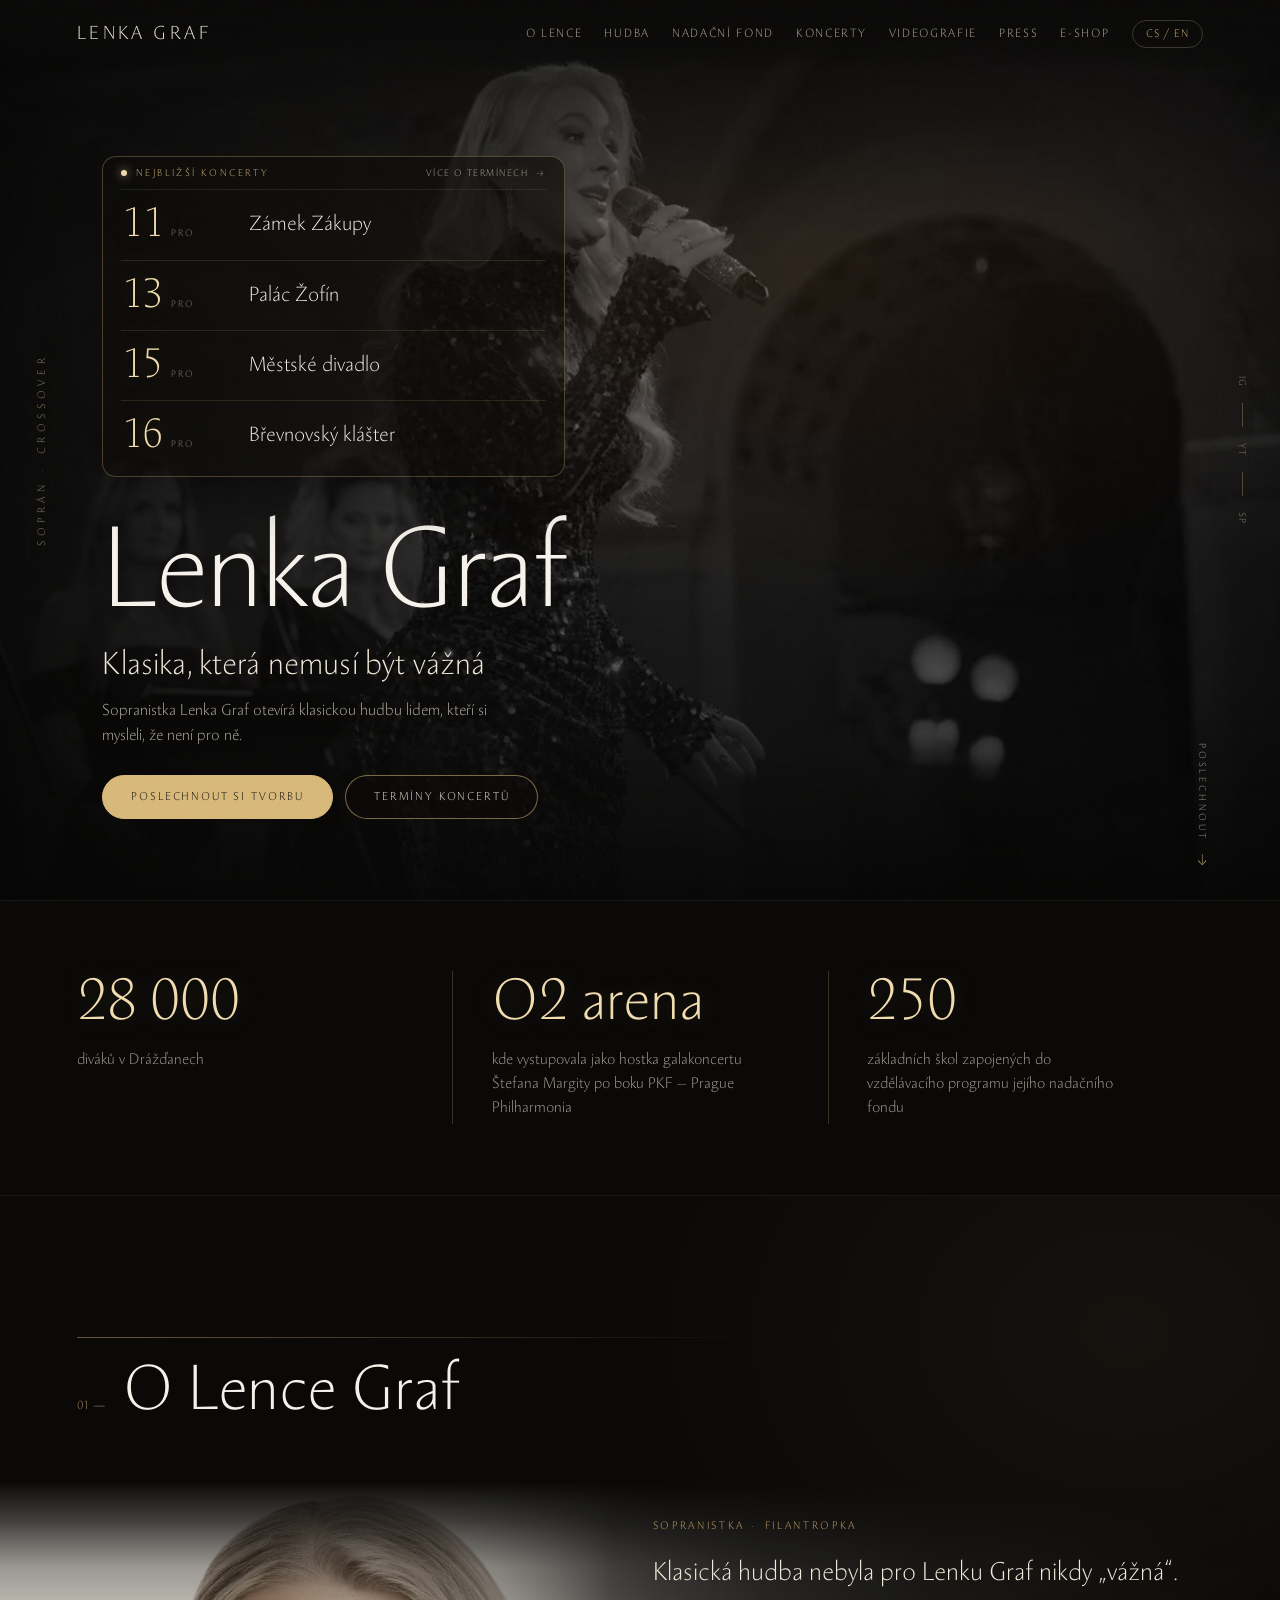
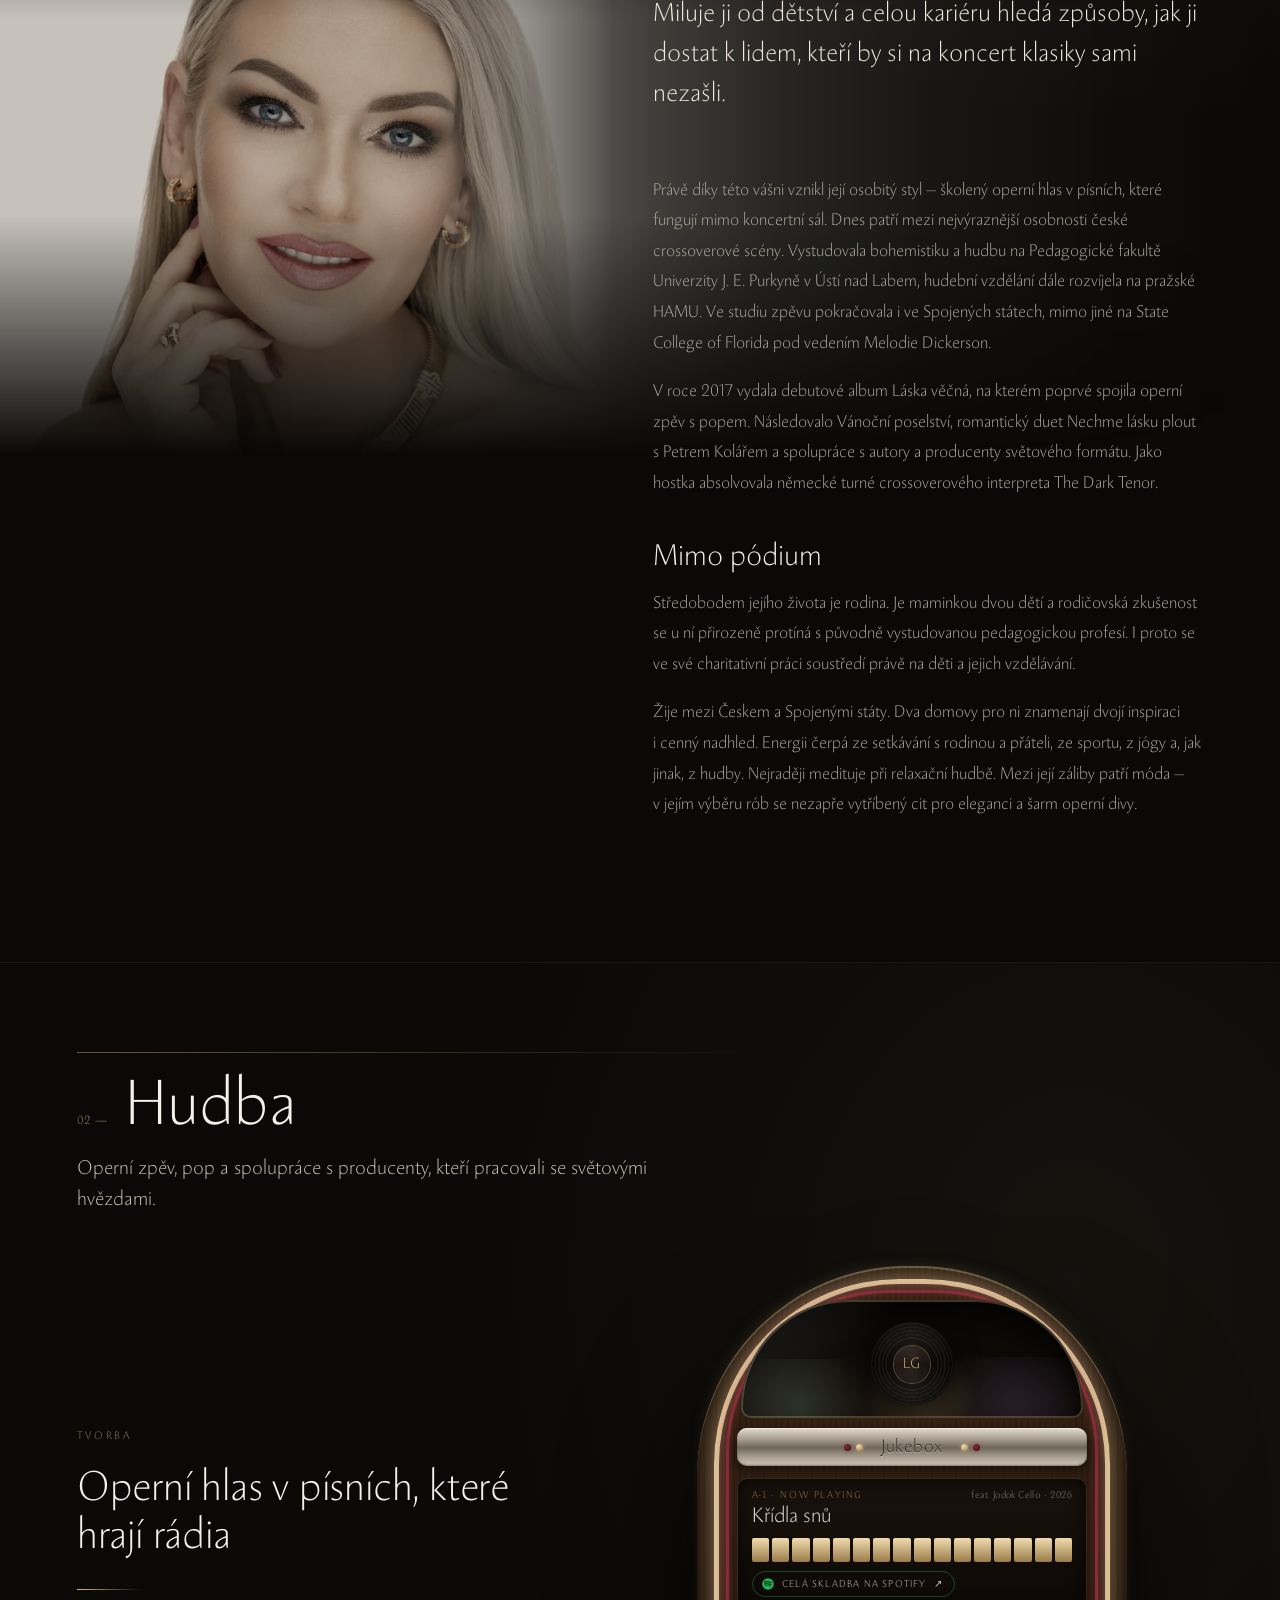
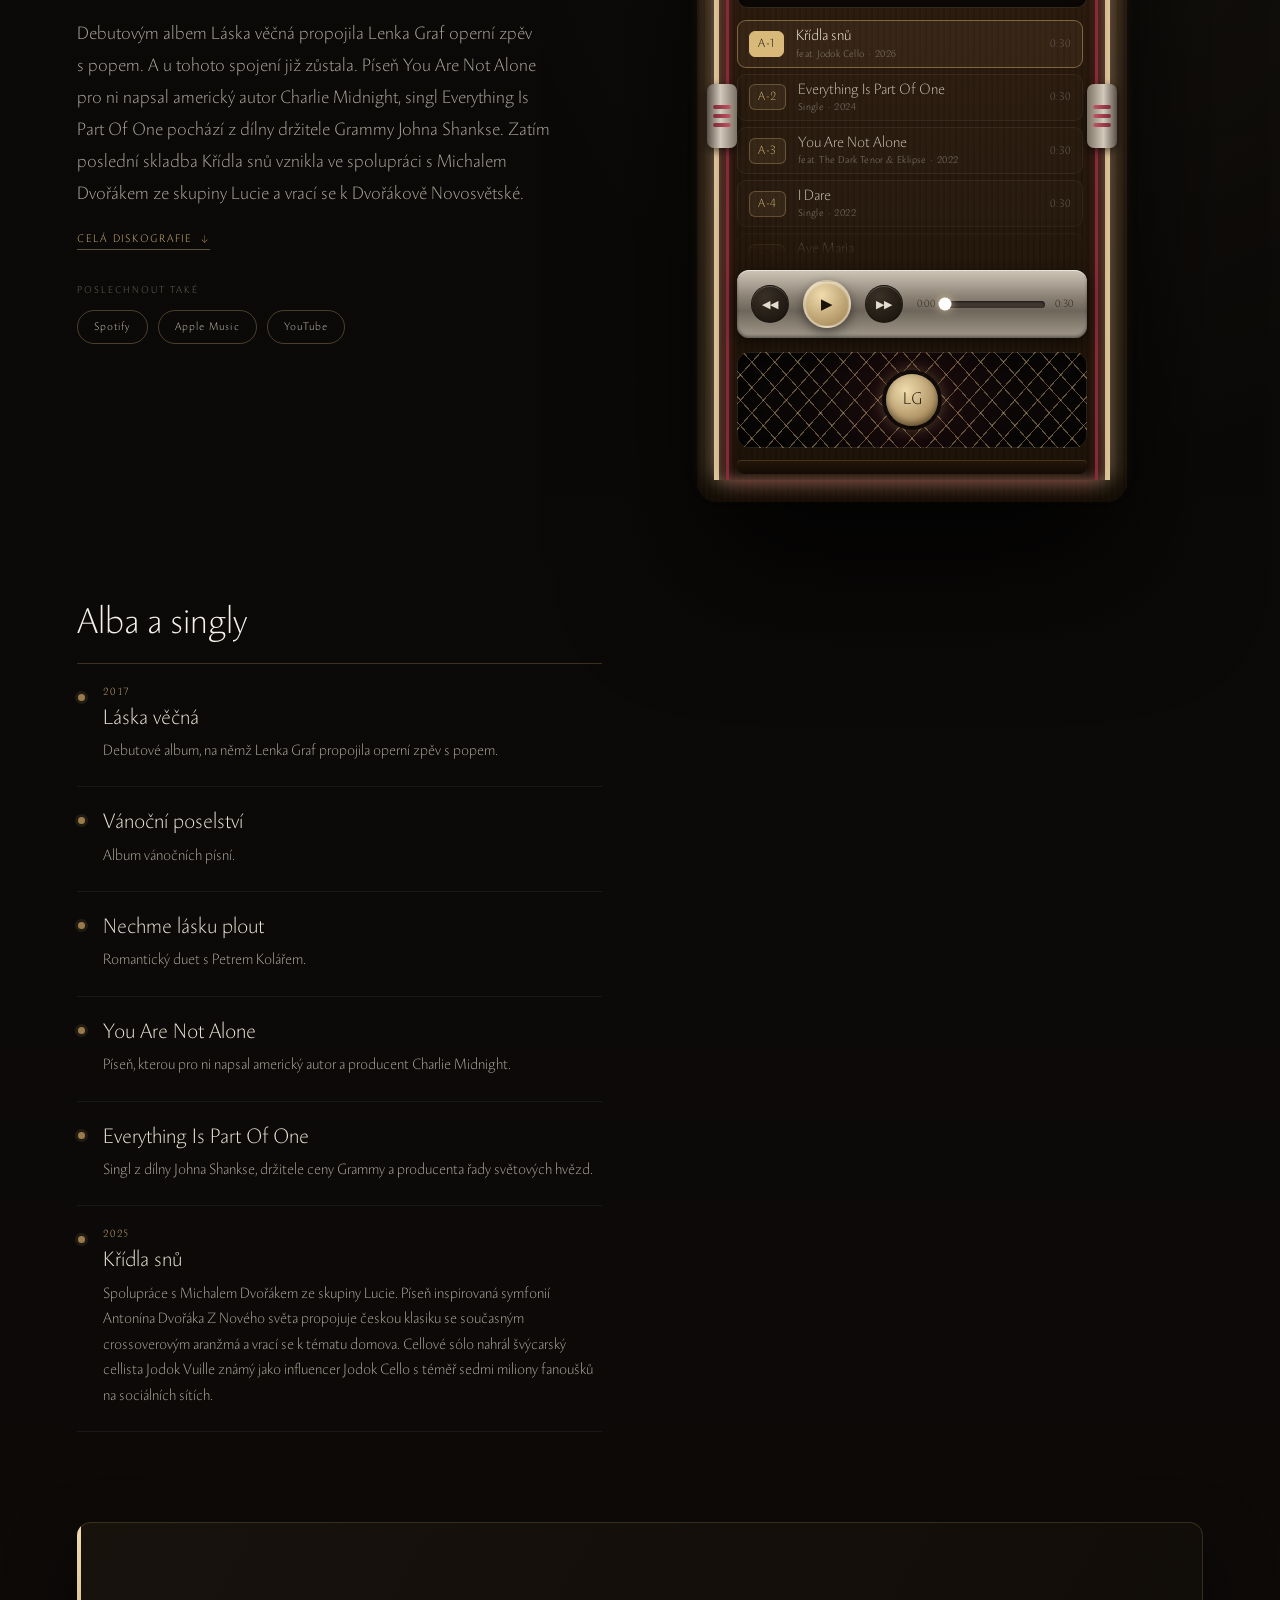
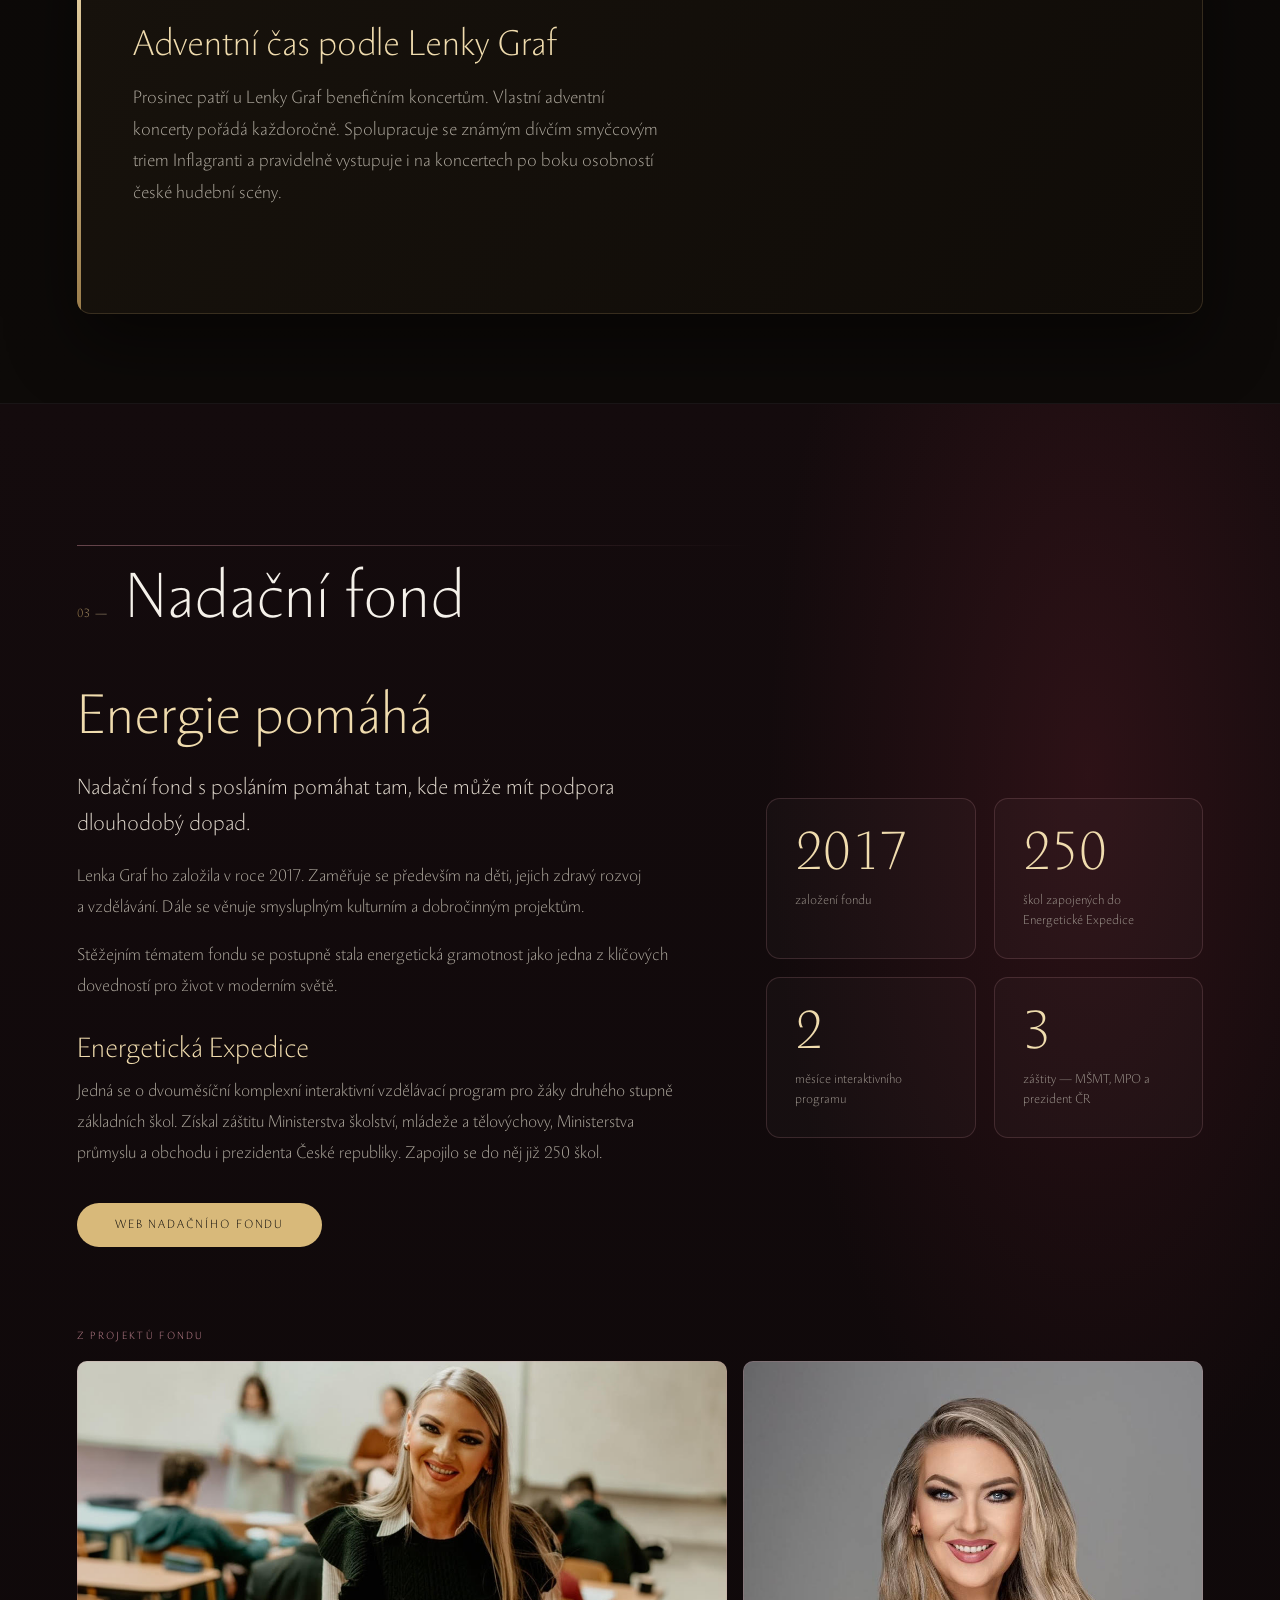
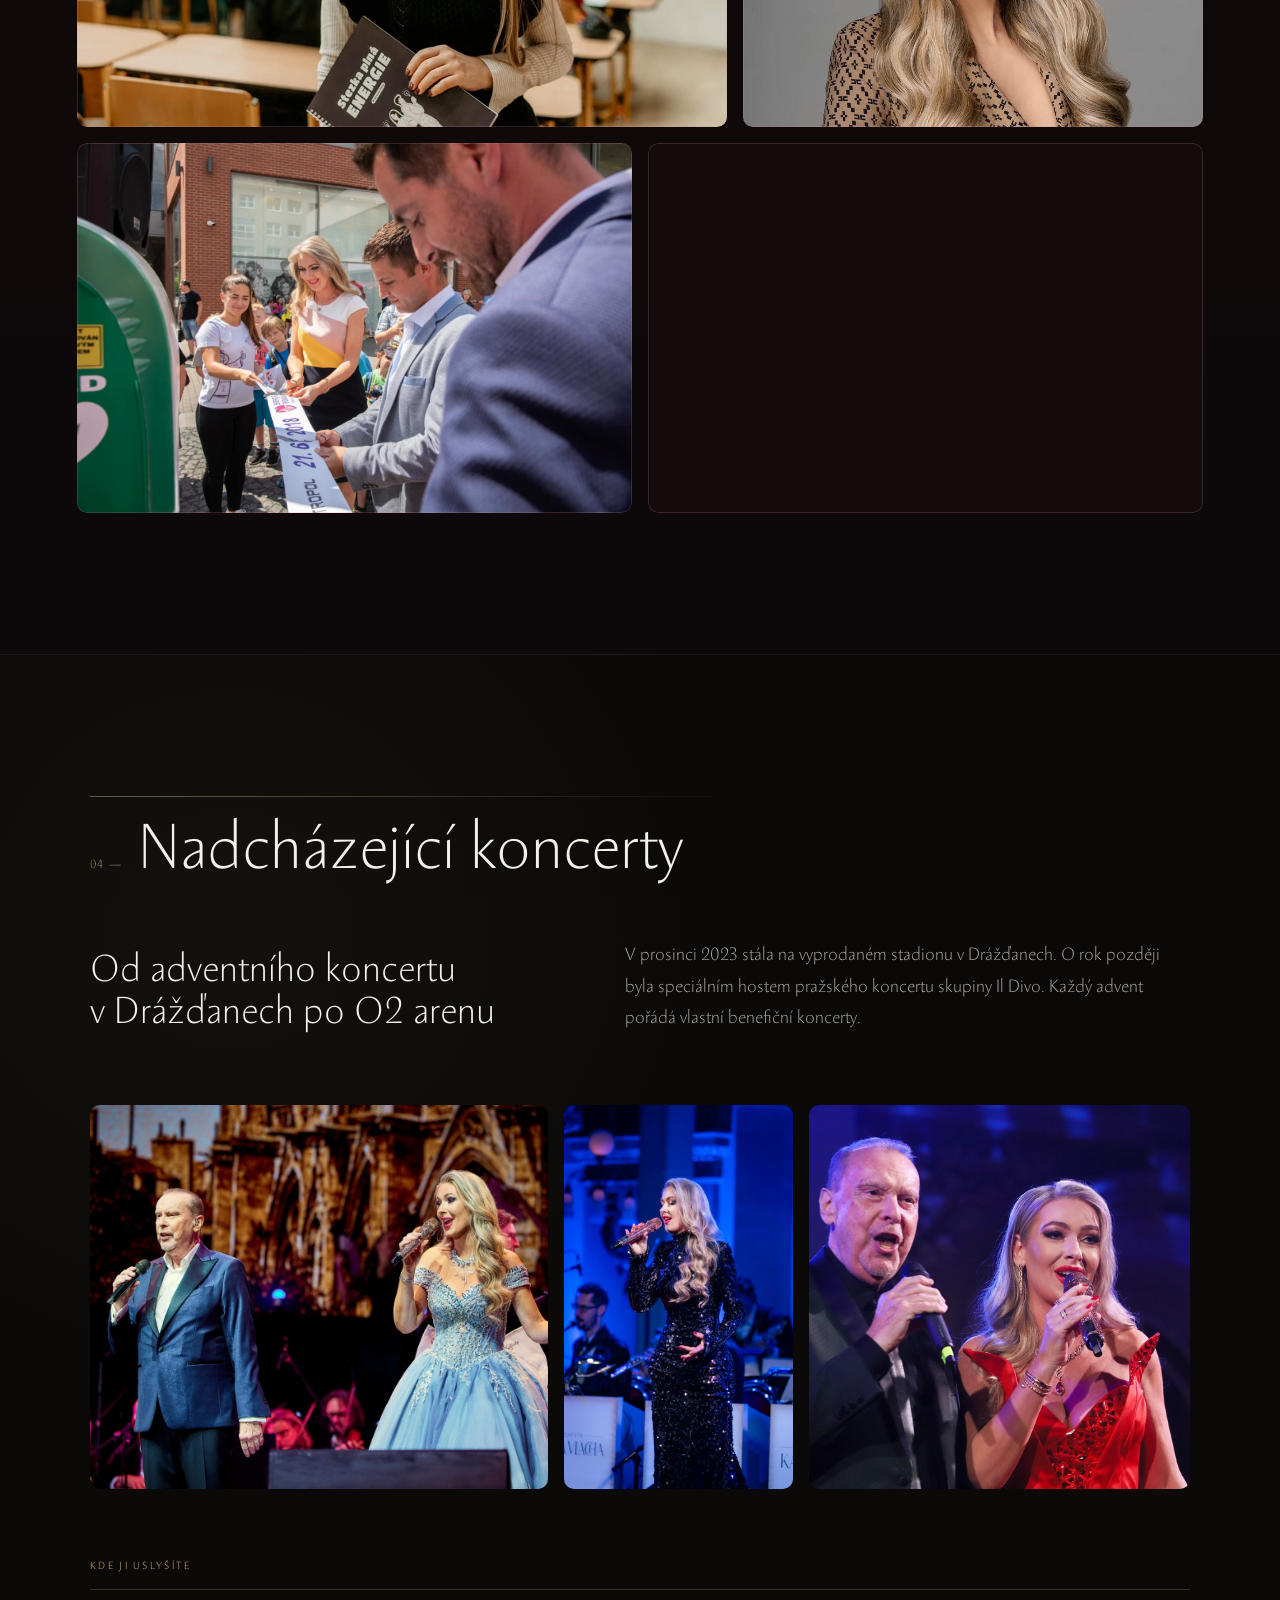
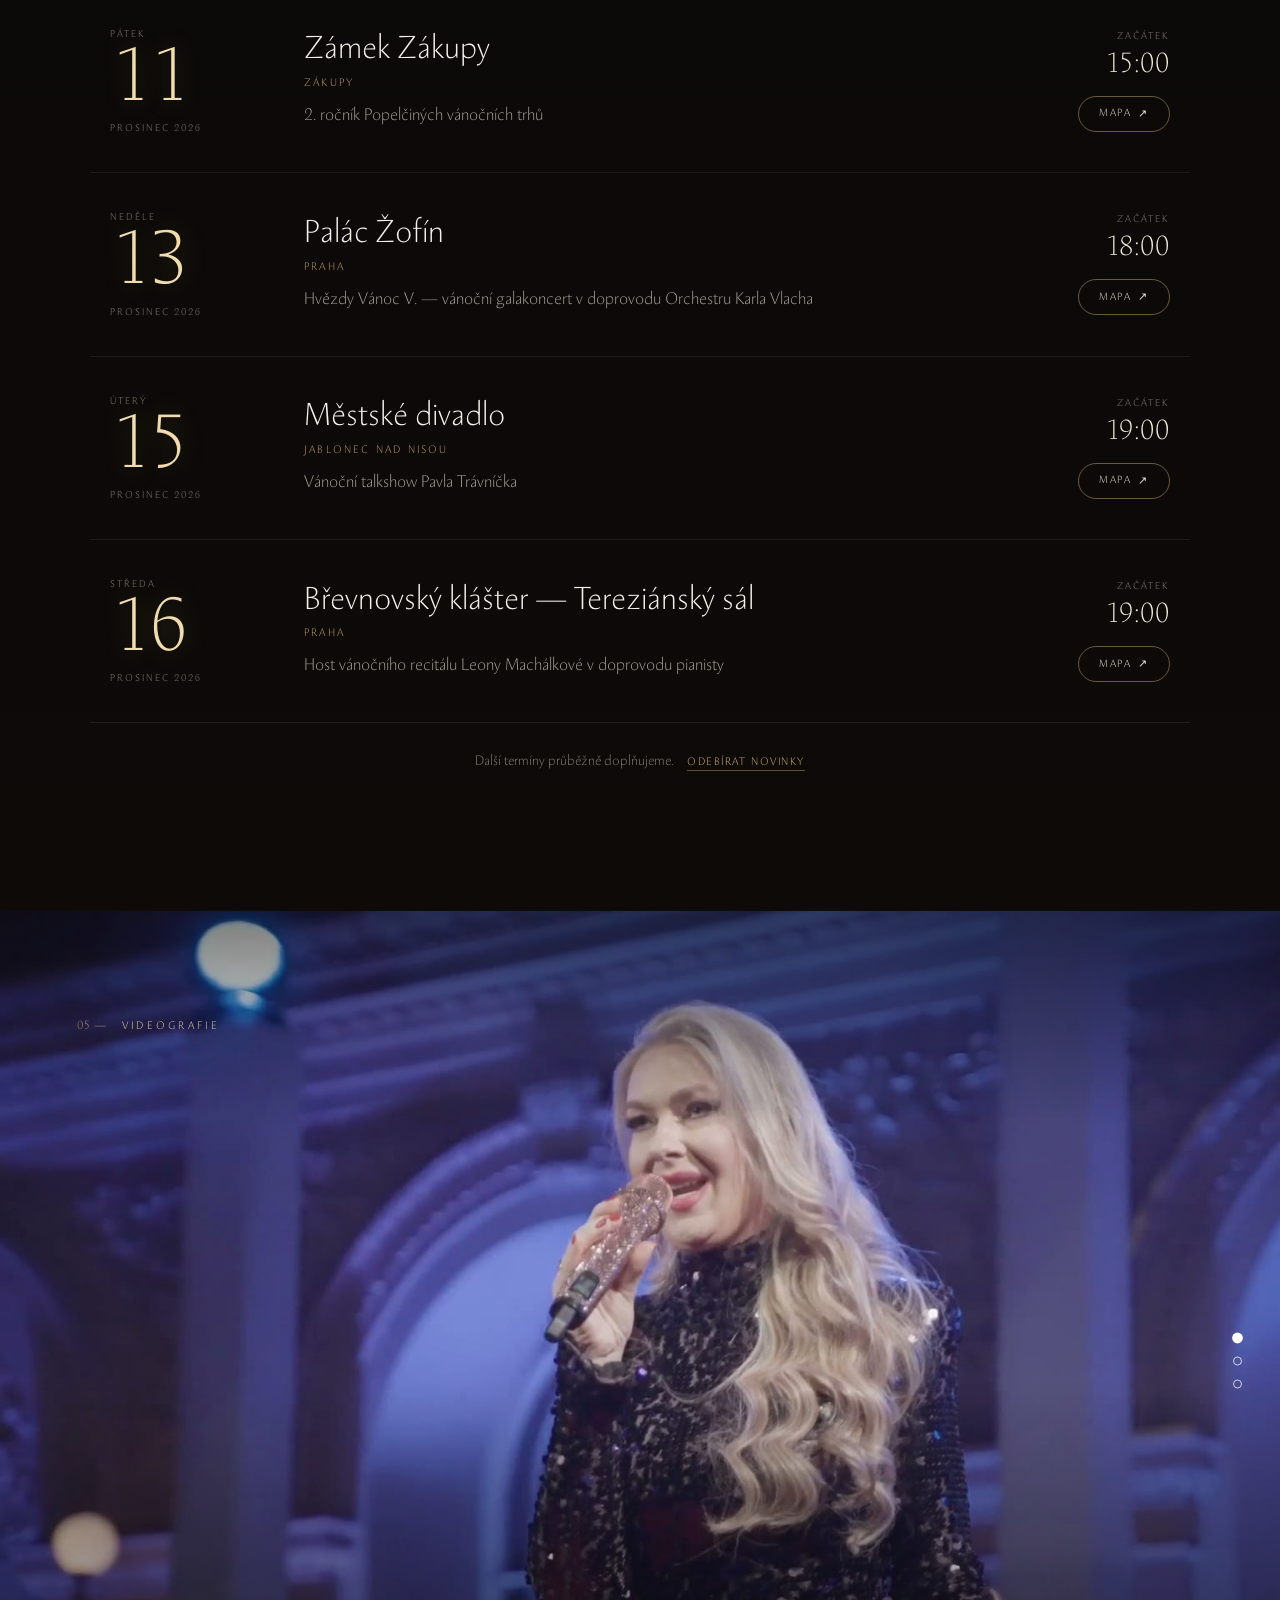
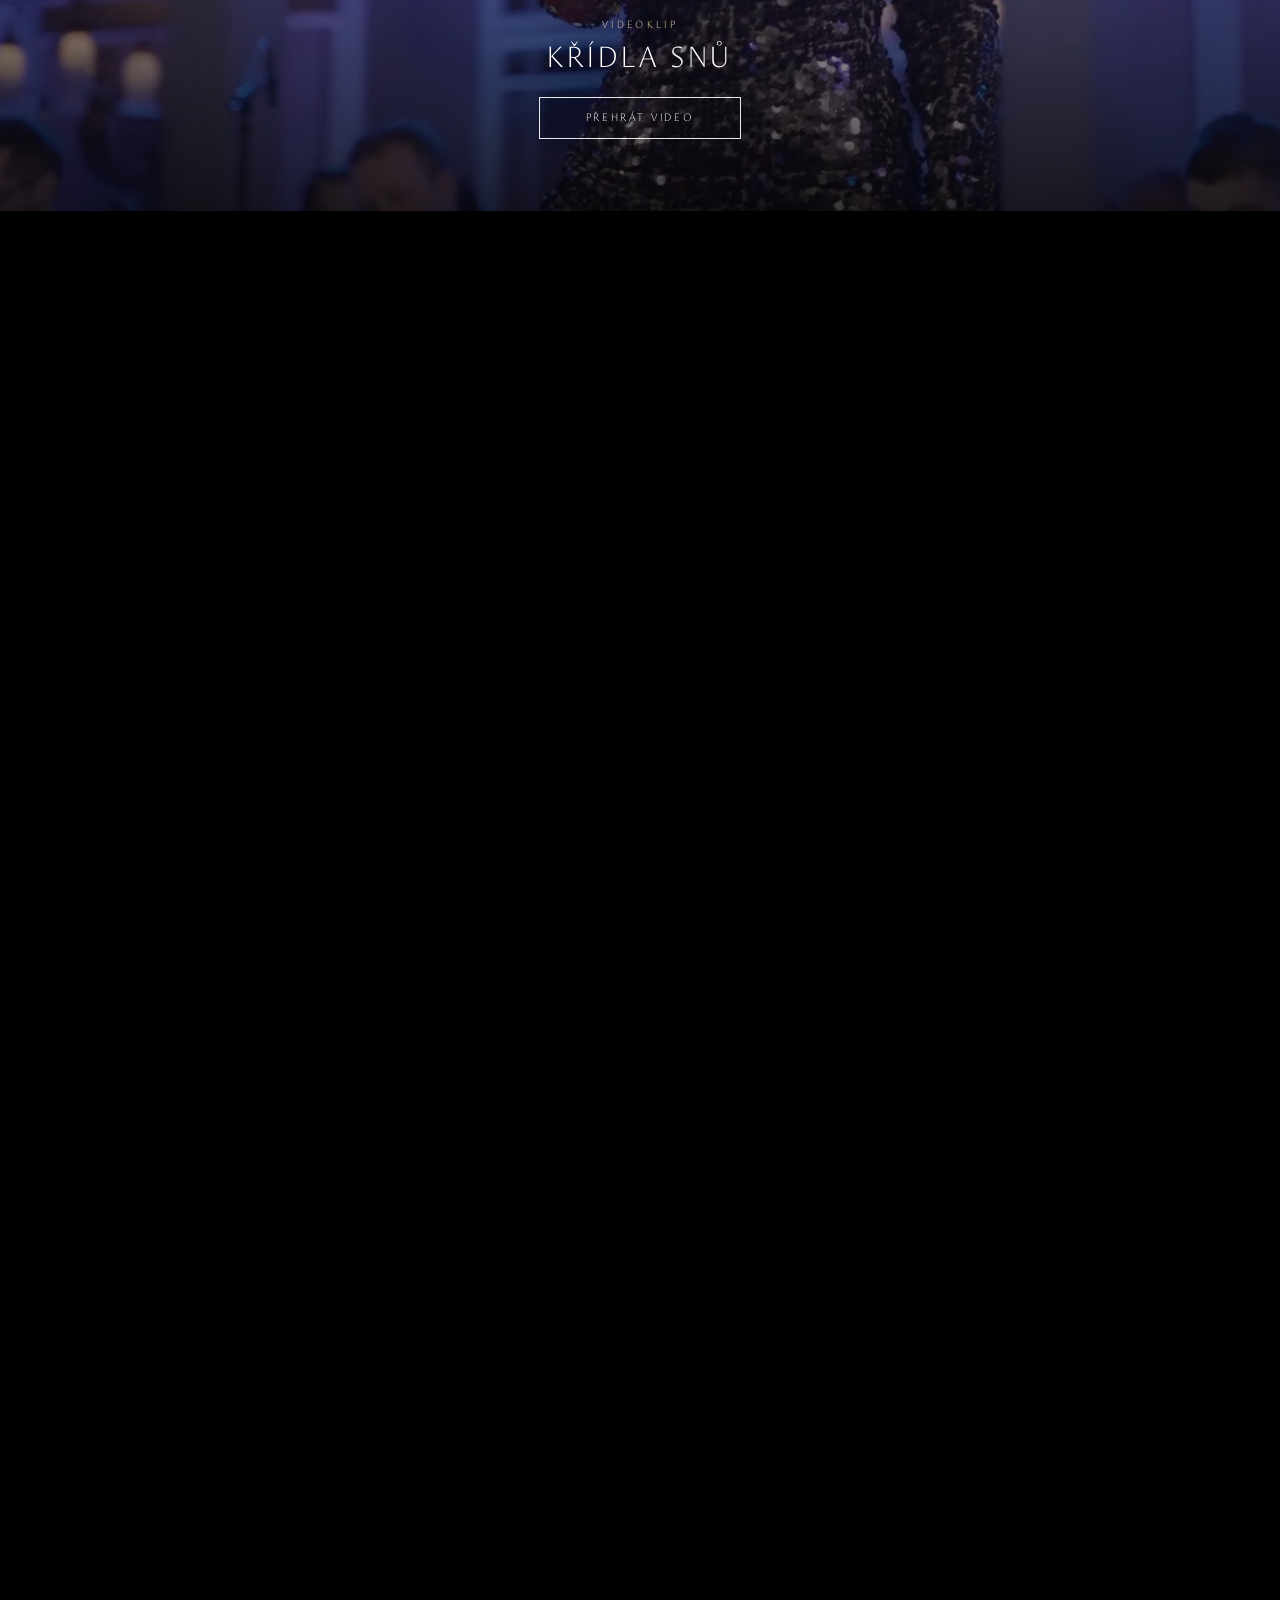
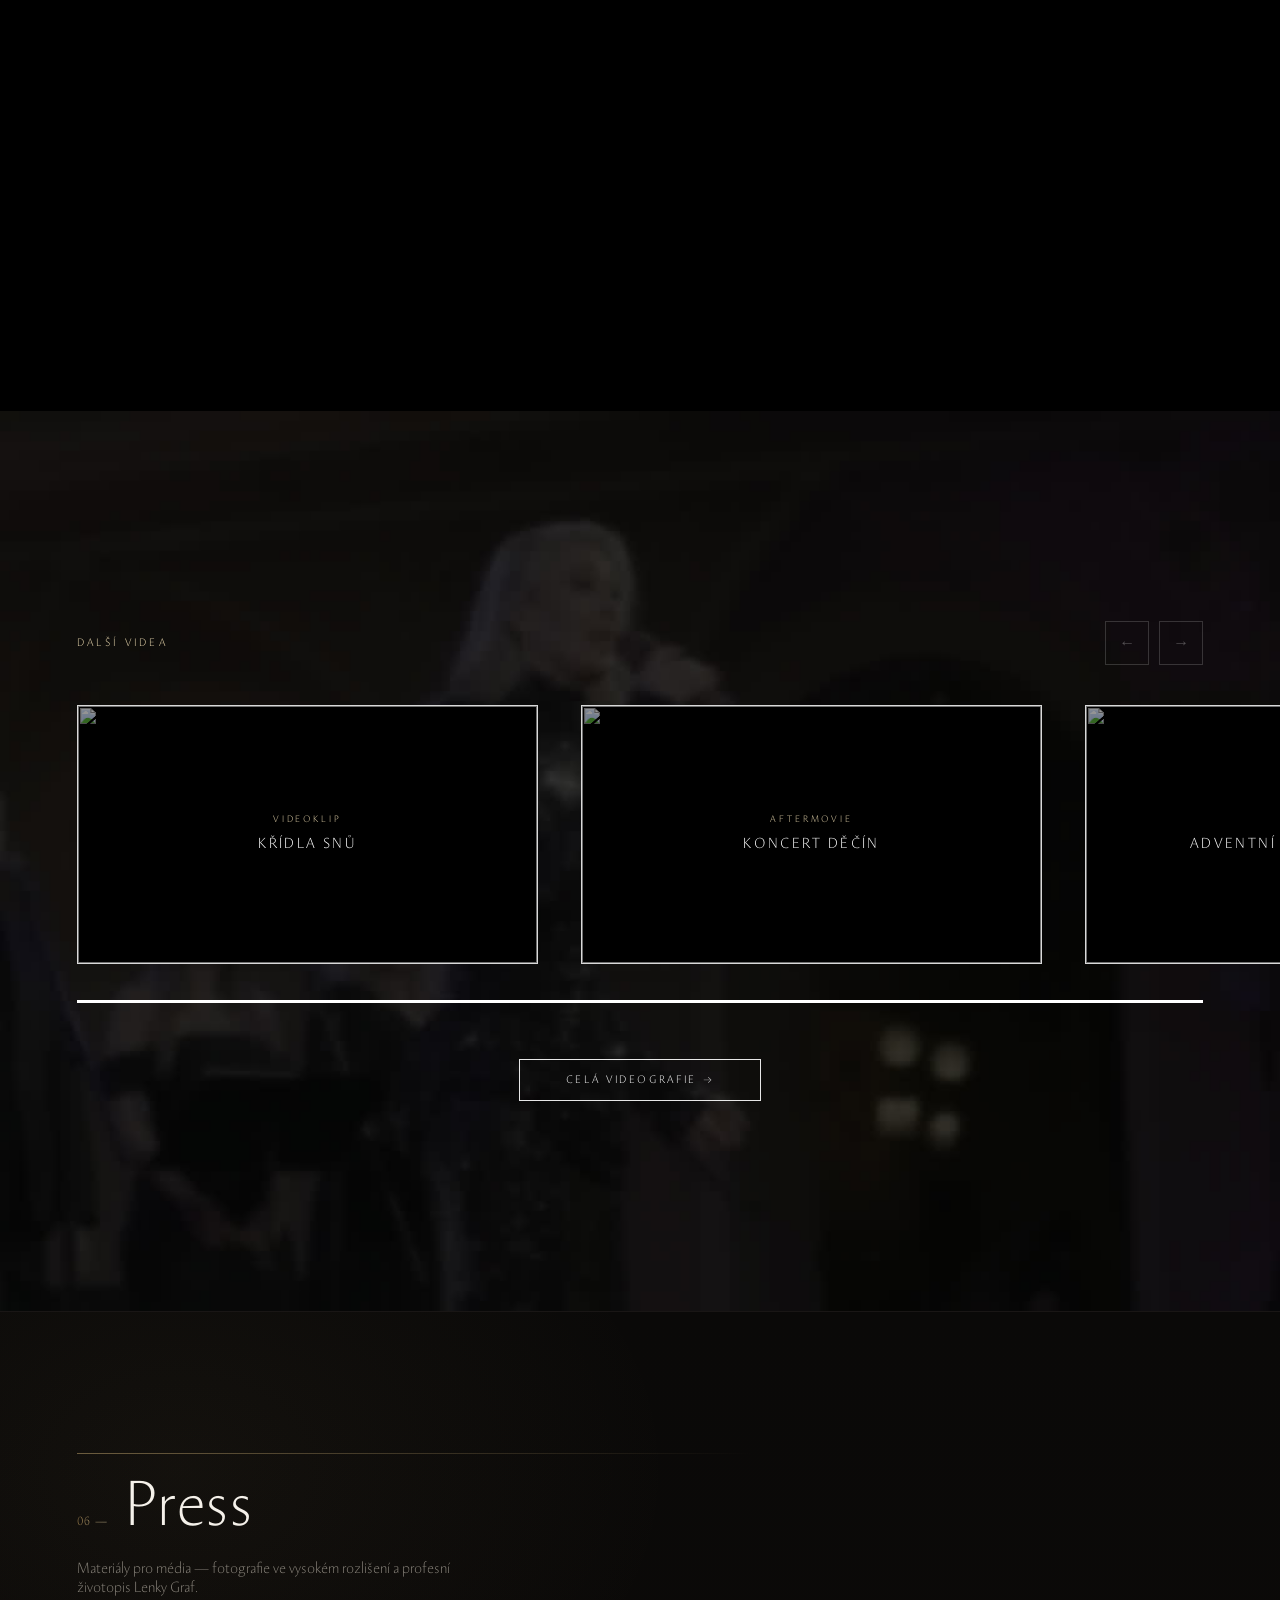
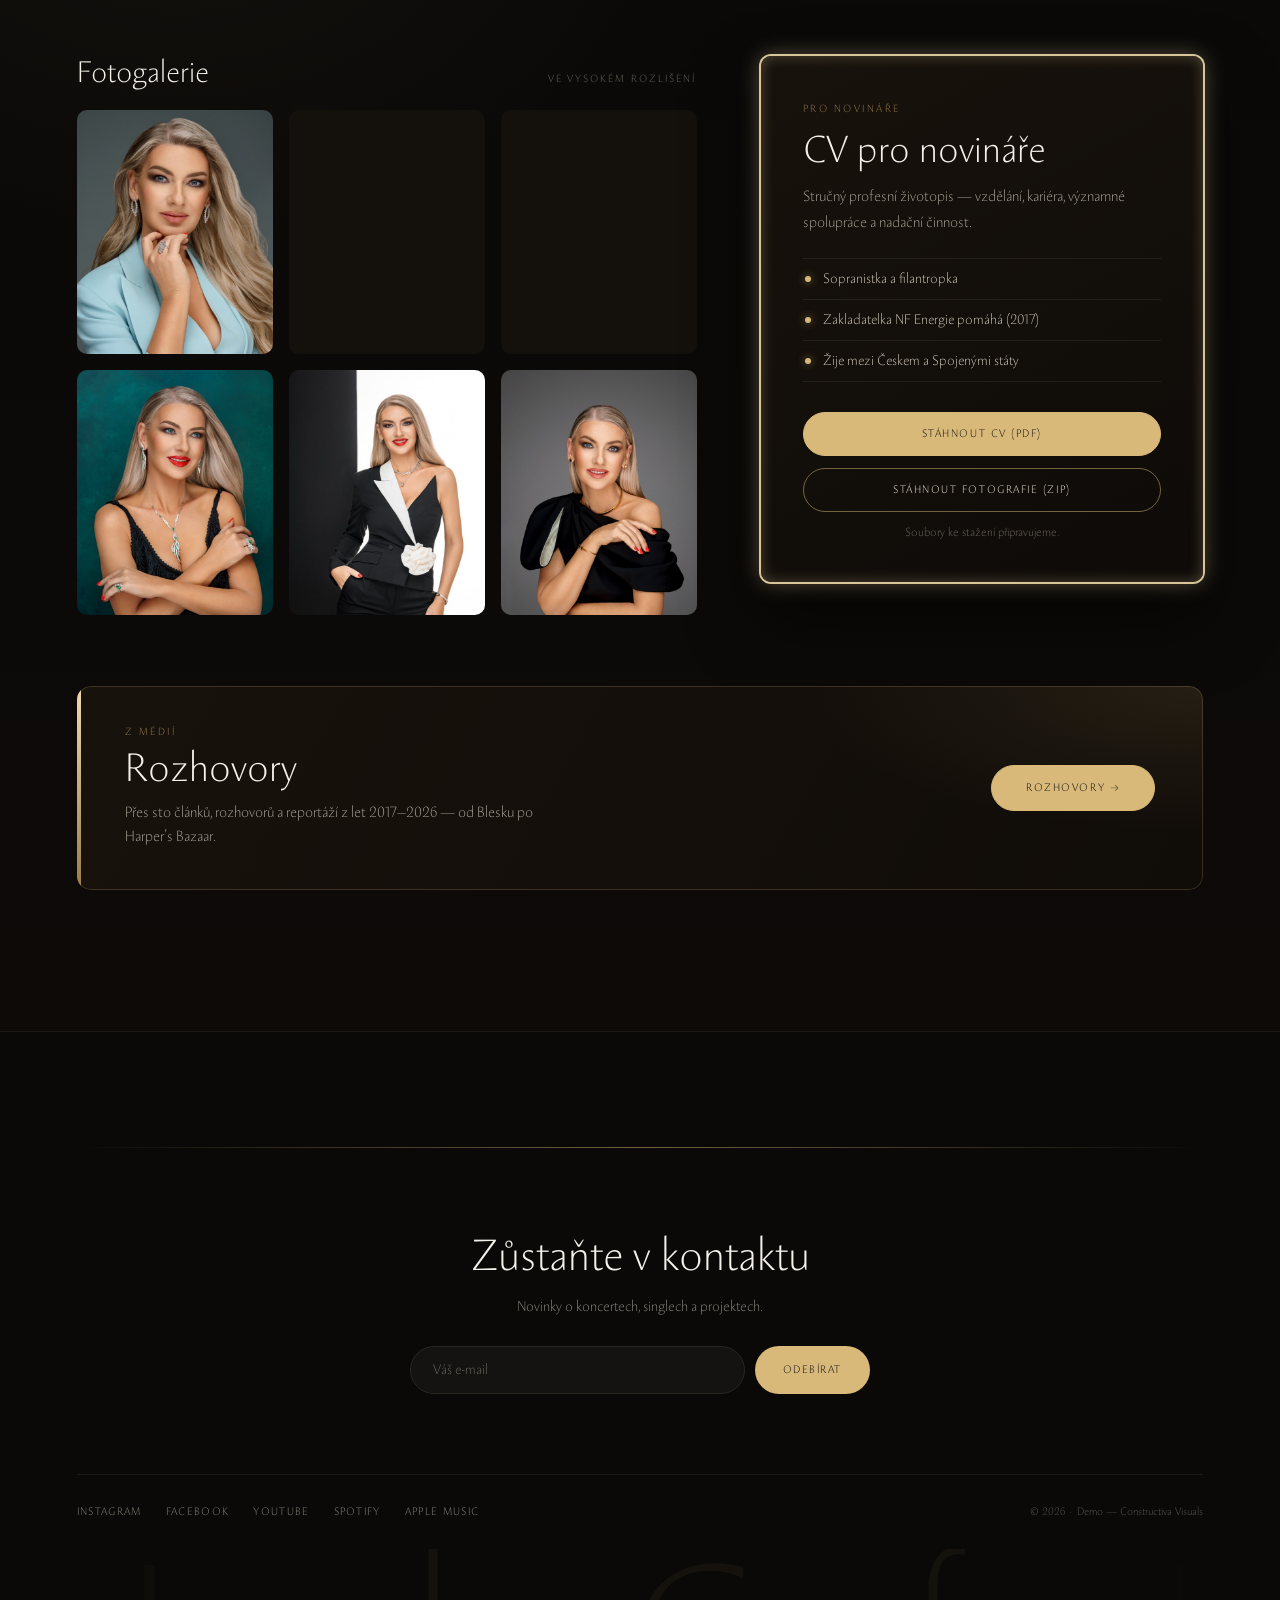
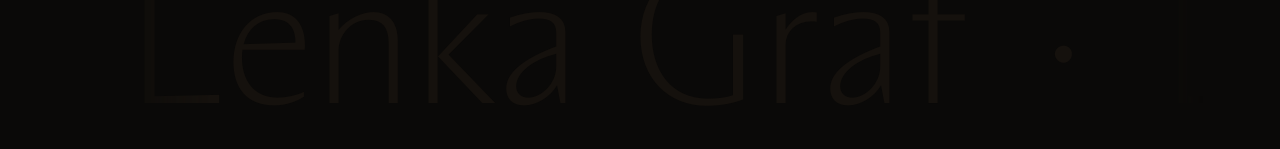
==== commit ef99e808: "feat(fotky): tiskové portréty v Press, fotky z pódia u Koncertů a v Adventním čase - Press: 6 portré" ====
--- a/index.html
+++ b/index.html
@@ -361,19 +361,35 @@
   .ms-lbl{ display:block; margin-bottom:6px; font-size:10.5px; letter-spacing:.18em; text-transform:uppercase; color:#d8b97a; font-variant-numeric:tabular-nums; }
   .ms-ttl{ font-weight:500; font-size:clamp(18px,1.9vw,21px); line-height:1.25; color:#f0e8da; }
   .ms-item p{ margin-top:8px; font-size:15px; line-height:1.7; color:#b3ada2; }
-  .advent{ position:relative; overflow:hidden; margin-top:clamp(56px,7vw,96px); display:grid; grid-template-columns:minmax(0,5fr) minmax(0,7fr); gap:18px clamp(24px,5vw,72px); align-items:start;
+  .advent{ position:relative; overflow:hidden; margin-top:clamp(56px,7vw,96px); display:grid; grid-template-columns:minmax(0,6fr) minmax(0,5fr); gap:clamp(24px,4vw,56px); align-items:center;
     padding:clamp(30px,4vw,50px) clamp(26px,4.5vw,56px); border-radius:14px; background:linear-gradient(120deg,#17120c 0%,#100c08 100%); box-shadow:0 30px 70px rgba(0,0,0,.45), inset 0 0 0 1px rgba(216,185,122,.18); }
   .advent::before{ content:''; position:absolute; top:0; left:0; width:4px; height:100%; background:linear-gradient(180deg,#f0dcae,#9a7c4a); }
+  .advent-img{ grid-column:2; grid-row:1; aspect-ratio:3/2; overflow:hidden; border-radius:10px; }
+  .advent-img img{ display:block; width:100%; height:100%; object-fit:cover; }
+  .advent-txt{ grid-column:1; grid-row:1; }
+  .advent-p{ margin-top:18px; }
   .advent-h{ font-weight:500; font-size:clamp(26px,3vw,36px); line-height:1.1; color:#f0dcae; }
   .advent-p{ font-size:clamp(16px,1.7vw,18px); line-height:1.75; color:#b3ada2; }
   @media (max-width:900px){
     .ms-grid, .advent{ grid-template-columns:minmax(0,1fr); }
+    .advent-img, .advent-txt{ grid-column:1; grid-row:auto; }
   }
 
   /* ═══════════════ 04 KONCERTY — úvod ═══════════════ */
   .shows-intro{ display:grid; grid-template-columns:minmax(0,5fr) minmax(0,6fr); gap:18px clamp(28px,5vw,72px); align-items:end; margin-bottom:clamp(44px,5.5vw,72px); }
   .shows-intro-h{ font-weight:500; font-size:clamp(26px,3.2vw,38px); line-height:1.12; color:#f5f1ea; }
   .shows-intro-p{ font-size:clamp(16px,1.7vw,18px); line-height:1.75; color:#b3ada2; }
+  .stage-photos{ display:grid; grid-template-columns:minmax(0,6fr) minmax(0,3fr) minmax(0,5fr); gap:clamp(10px,1.4vw,16px); margin-bottom:clamp(44px,5.5vw,72px); }
+  .sp{ height:clamp(240px,30vw,420px); overflow:hidden; border-radius:10px; }
+  .sp img{ display:block; width:100%; height:100%; object-fit:cover; transition:transform 1.2s cubic-bezier(.2,.6,.2,1); }
+  .sp:hover img{ transform:scale(1.03); }
+  .sp--b img{ object-position:50% 25%; }
+  .sp--c img{ object-position:60% 40%; }
+  @media (max-width:700px){
+    .stage-photos{ grid-template-columns:repeat(2,minmax(0,1fr)); }
+    .sp--a{ grid-column:1 / -1; height:58vw; }
+    .sp--b, .sp--c{ height:64vw; }
+  }
   .shows-kick{ margin-bottom:16px; font-size:10.5px; letter-spacing:.22em; text-transform:uppercase; color:#d8b97a; }
   .shows-kick[hidden]{ display:none; }
   @media (max-width:900px){ .shows-intro{ grid-template-columns:minmax(0,1fr); } }
@@ -402,6 +418,10 @@
   .press-head{ display:flex; align-items:baseline; justify-content:space-between; gap:16px; flex-wrap:wrap; margin-bottom:18px; }
   .press-gallery{ display:grid; grid-template-columns:repeat(3,minmax(0,1fr)); gap:clamp(10px,1.4vw,16px); }
   .press-gallery .ph{ aspect-ratio:4/5; }
+  .pg{ position:relative; display:block; aspect-ratio:4/5; overflow:hidden; border-radius:10px; background:#14110d; }
+  .pg img{ display:block; width:100%; height:100%; object-fit:cover; object-position:50% 18%; transition:transform 1s cubic-bezier(.2,.6,.2,1); }
+  .pg:hover img{ transform:scale(1.04); }
+  .pg:focus-visible{ outline:2px solid #d8b97a; outline-offset:3px; }
   .press-cv{ position:relative; padding:clamp(28px,3.4vw,42px); background:linear-gradient(150deg,#17120c 0%,#0e0b08 100%); }
   .press-facts{ list-style:none; margin-top:22px; border-top:1px solid rgba(255,255,255,.07); }
   .press-facts li{ padding:12px 0 12px 20px; position:relative; font-size:14px; color:#cfc8bb; border-bottom:1px solid rgba(255,255,255,.07); }
@@ -924,8 +944,11 @@
 
       <!-- ADVENTNÍ ČAS -->
       <div data-reveal class="advent">
+        <figure class="advent-img"><img src="assets/koncerty/advent-sbor.jpg" alt="Lenka Graf s dětským pěveckým sborem" width="1400" height="933" loading="lazy" decoding="async"></figure>
+        <div class="advent-txt">
         <h3 data-i18n="advent.title" class="advent-h">Adventní čas podle Lenky Graf</h3>
         <p data-i18n="advent.body" class="advent-p">Prosinec patří u&nbsp;Lenky Graf benefičním koncertům. Vlastní adventní koncerty pořádá každoročně. Spolupracuje se známým dívčím smyčcovým triem Inflagranti a&nbsp;pravidelně vystupuje i&nbsp;na koncertech po boku osobností české hudební scény.</p>
+        </div>
       </div>
     </div>
   </section>
@@ -994,6 +1017,11 @@
       <div data-reveal class="shows-intro">
         <h3 data-i18n="stage.title" class="shows-intro-h">Od adventního koncertu v&nbsp;Drážďanech po O2 arenu</h3>
         <p data-i18n="stage.body" class="shows-intro-p">V&nbsp;prosinci 2023 stála na vyprodaném stadionu v&nbsp;Drážďanech. O&nbsp;rok později byla speciálním hostem pražského koncertu skupiny Il Divo. Každý advent pořádá vlastní benefiční koncerty.</p>
+      </div>
+      <div data-reveal class="stage-photos">
+        <figure class="sp sp--a"><img src="assets/koncerty/gala-orchestr.jpg" alt="Lenka Graf v duetu na galakoncertu s orchestrem" width="1400" height="933" loading="lazy" decoding="async"></figure>
+        <figure class="sp sp--b"><img src="assets/koncerty/na-podiu.jpg" alt="Lenka Graf zpívá na pódiu v černých třpytivých šatech" width="733" height="1100" loading="lazy" decoding="async"></figure>
+        <figure class="sp sp--c"><img src="assets/koncerty/duet.jpg" alt="Lenka Graf v červených šatech v duetu na koncertě" width="1400" height="1072" loading="lazy" decoding="async"></figure>
       </div>
       <div data-reveal class="shows-kick" id="showsKick" data-i18n="stage.cta">Kde ji uslyšíte</div>
 
@@ -1158,12 +1186,12 @@
             <span data-i18n="press.gallerySub" style="font-size:10.5px; letter-spacing:.2em; text-transform:uppercase; color:#6b665d;">Ve vysokém rozlišení</span>
           </div>
           <div class="press-gallery">
-            <div class="ph"><span class="ph-mark">LG</span><span class="ph-txt" data-i18n="ph.press">Tisková fotografie</span></div>
-            <div class="ph"><span class="ph-mark">LG</span><span class="ph-txt" data-i18n="ph.press">Tisková fotografie</span></div>
-            <div class="ph"><span class="ph-mark">LG</span><span class="ph-txt" data-i18n="ph.press">Tisková fotografie</span></div>
-            <div class="ph"><span class="ph-mark">LG</span><span class="ph-txt" data-i18n="ph.press">Tisková fotografie</span></div>
-            <div class="ph"><span class="ph-mark">LG</span><span class="ph-txt" data-i18n="ph.press">Tisková fotografie</span></div>
-            <div class="ph"><span class="ph-mark">LG</span><span class="ph-txt" data-i18n="ph.press">Tisková fotografie</span></div>
+            <a class="pg" href="assets/press/full/lenka-graf-01.jpg" target="_blank" rel="noopener"><img src="assets/press/lenka-graf-01.jpg" alt="Tisková fotografie — Lenka Graf v světle modrém kostýmu" width="600" height="900" loading="lazy" decoding="async"></a>
+            <a class="pg" href="assets/press/full/lenka-graf-02.jpg" target="_blank" rel="noopener"><img src="assets/press/lenka-graf-02.jpg" alt="Tisková fotografie — Lenka Graf ve žlutém saku" width="600" height="900" loading="lazy" decoding="async"></a>
+            <a class="pg" href="assets/press/full/lenka-graf-03.jpg" target="_blank" rel="noopener"><img src="assets/press/lenka-graf-03.jpg" alt="Tisková fotografie — Lenka Graf v tmavě modrých šatech" width="600" height="900" loading="lazy" decoding="async"></a>
+            <a class="pg" href="assets/press/full/lenka-graf-04.jpg" target="_blank" rel="noopener"><img src="assets/press/lenka-graf-04.jpg" alt="Tisková fotografie — Lenka Graf v černých šatech na smaragdovém pozadí" width="600" height="900" loading="lazy" decoding="async"></a>
+            <a class="pg" href="assets/press/full/lenka-graf-05.jpg" target="_blank" rel="noopener"><img src="assets/press/lenka-graf-05.jpg" alt="Tisková fotografie — Lenka Graf v černobílém kostýmu" width="600" height="900" loading="lazy" decoding="async"></a>
+            <a class="pg" href="assets/press/full/lenka-graf-06.jpg" target="_blank" rel="noopener"><img src="assets/press/lenka-graf-06.jpg" alt="Tisková fotografie — Lenka Graf v černých šatech s mašlí" width="600" height="900" loading="lazy" decoding="async"></a>
           </div>
         </div>
 
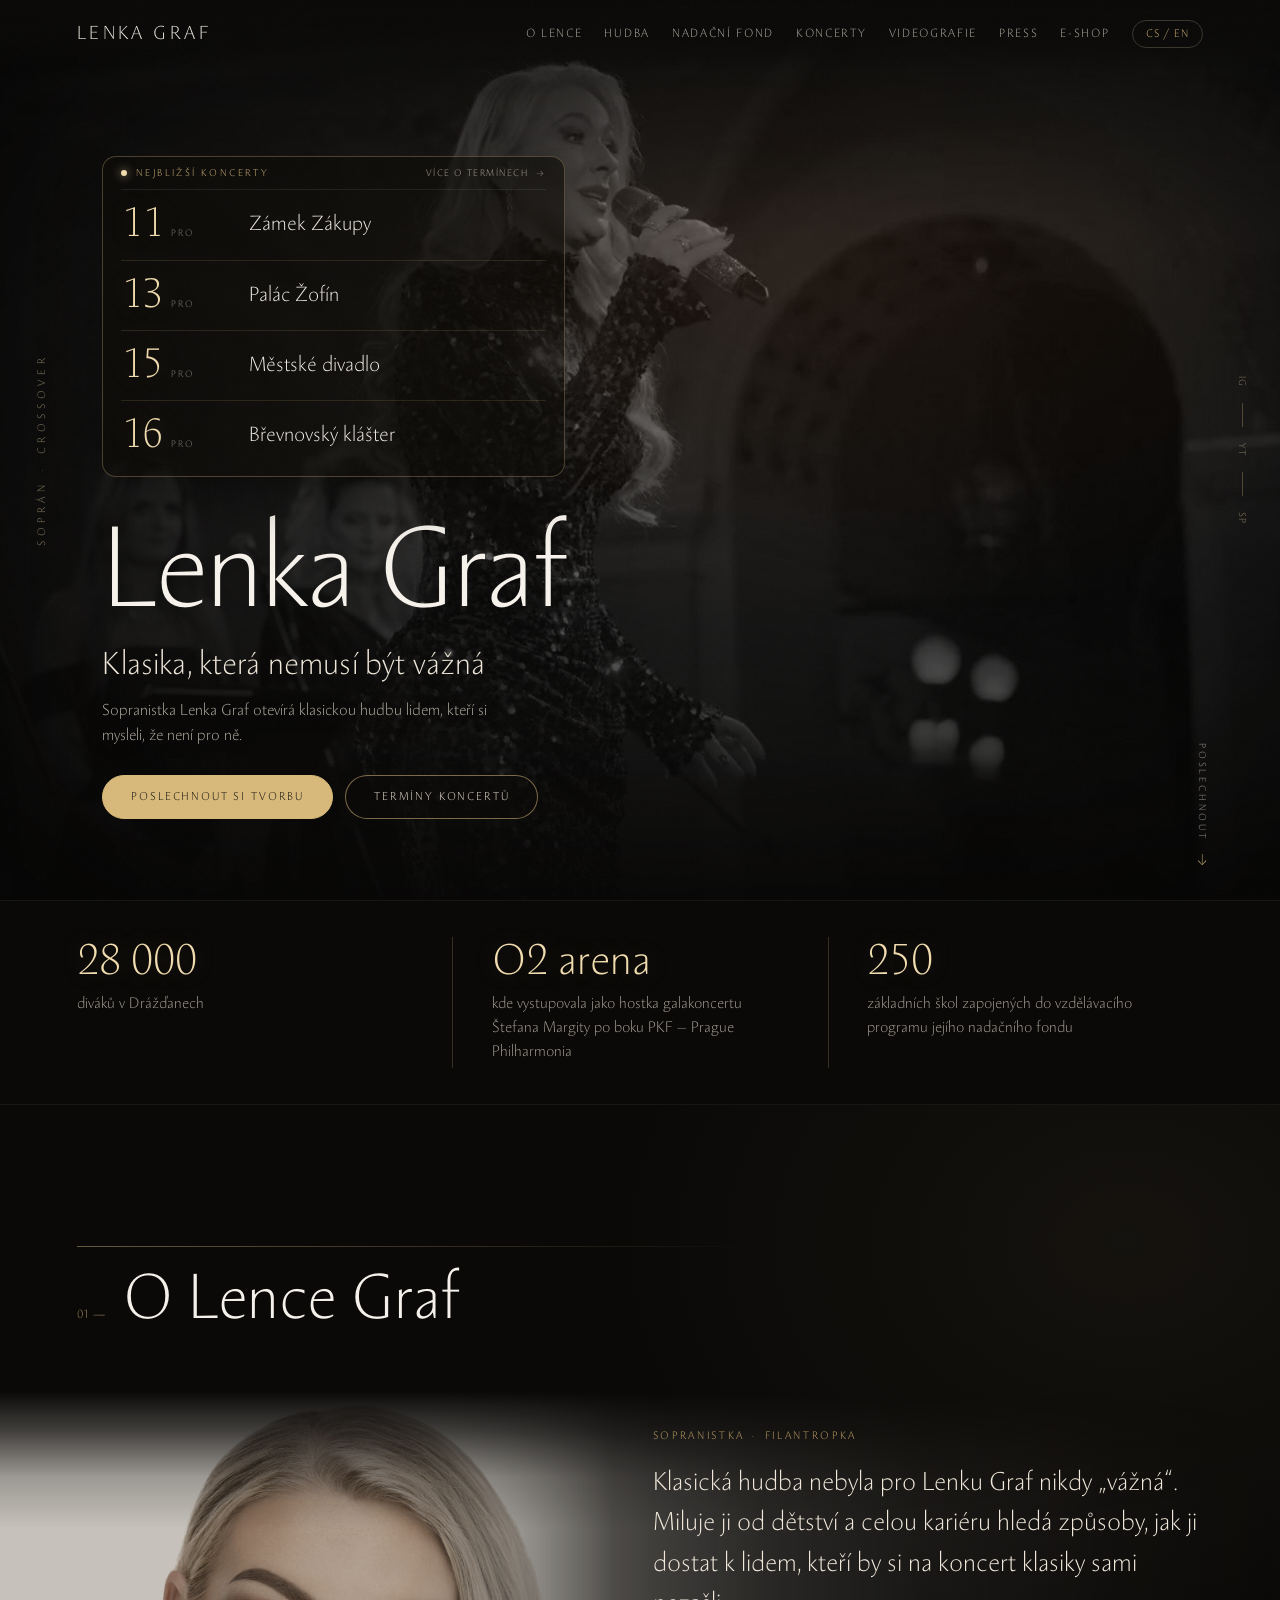
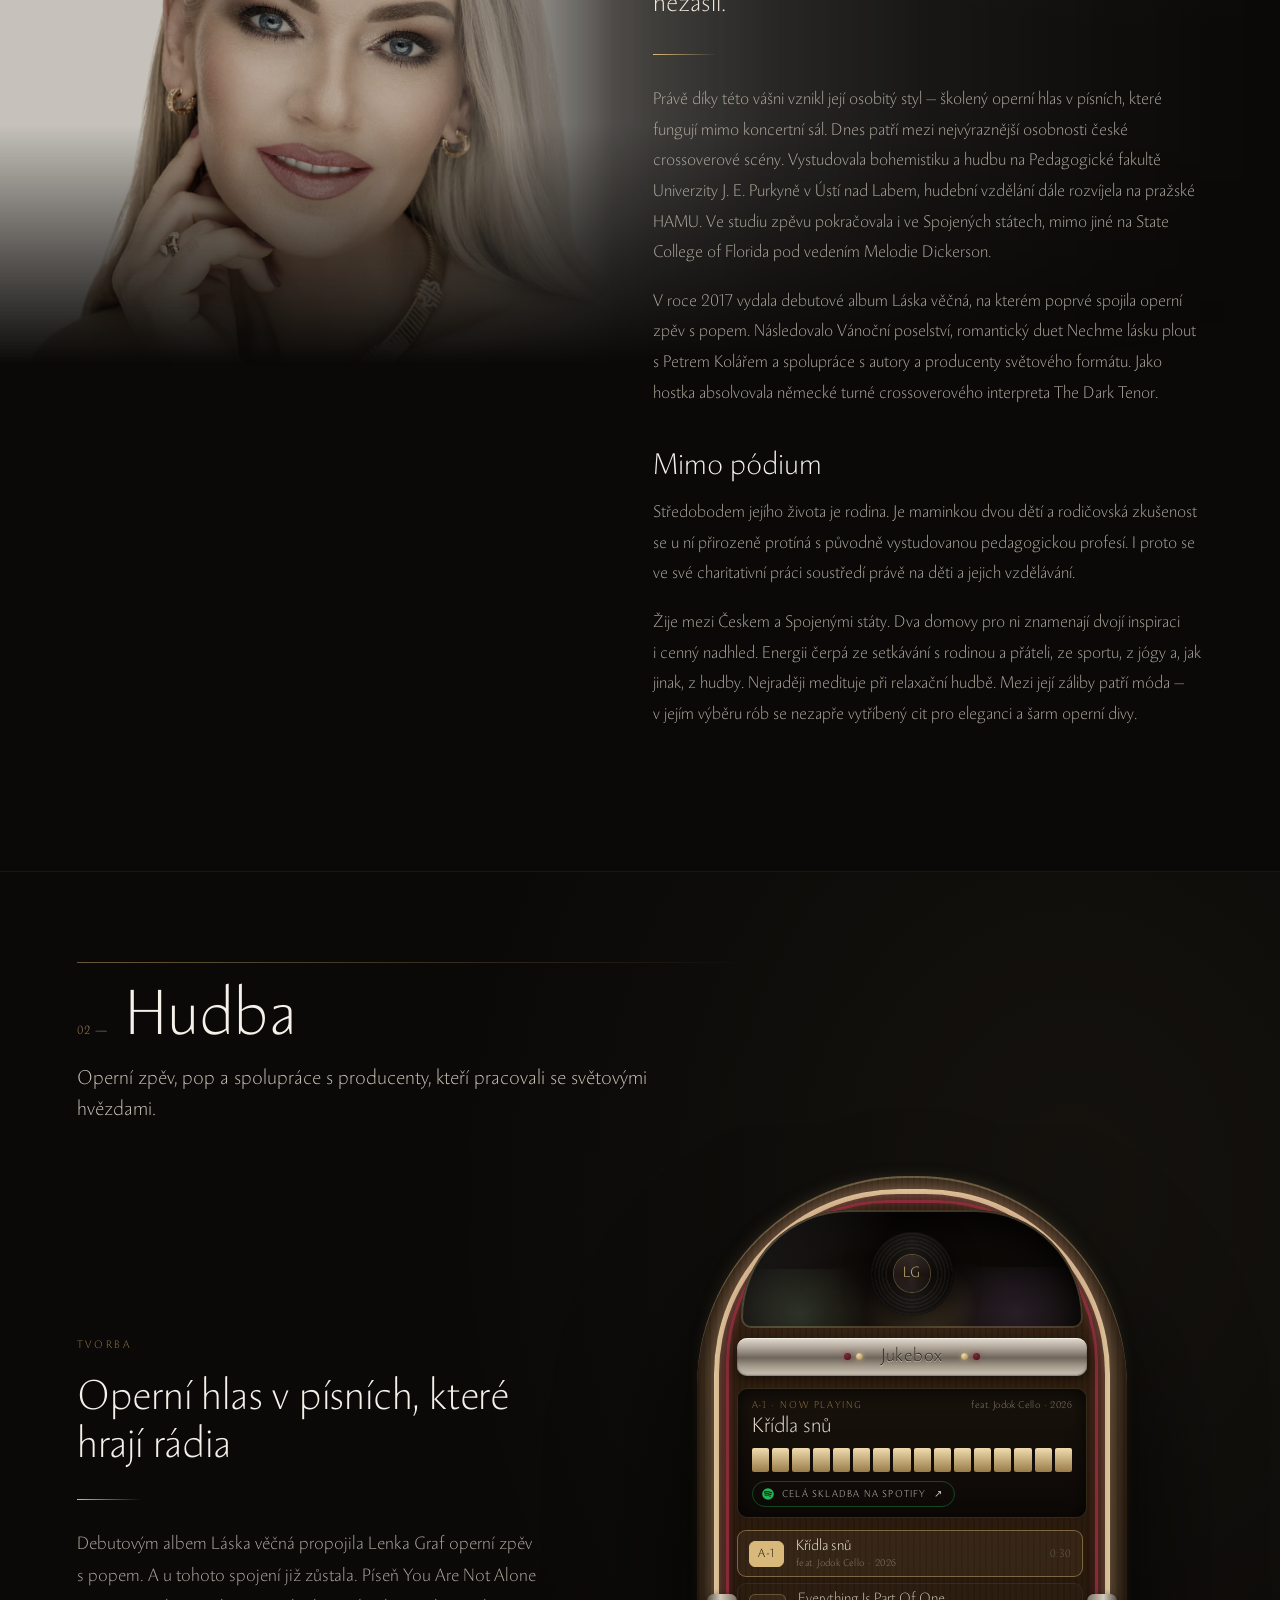
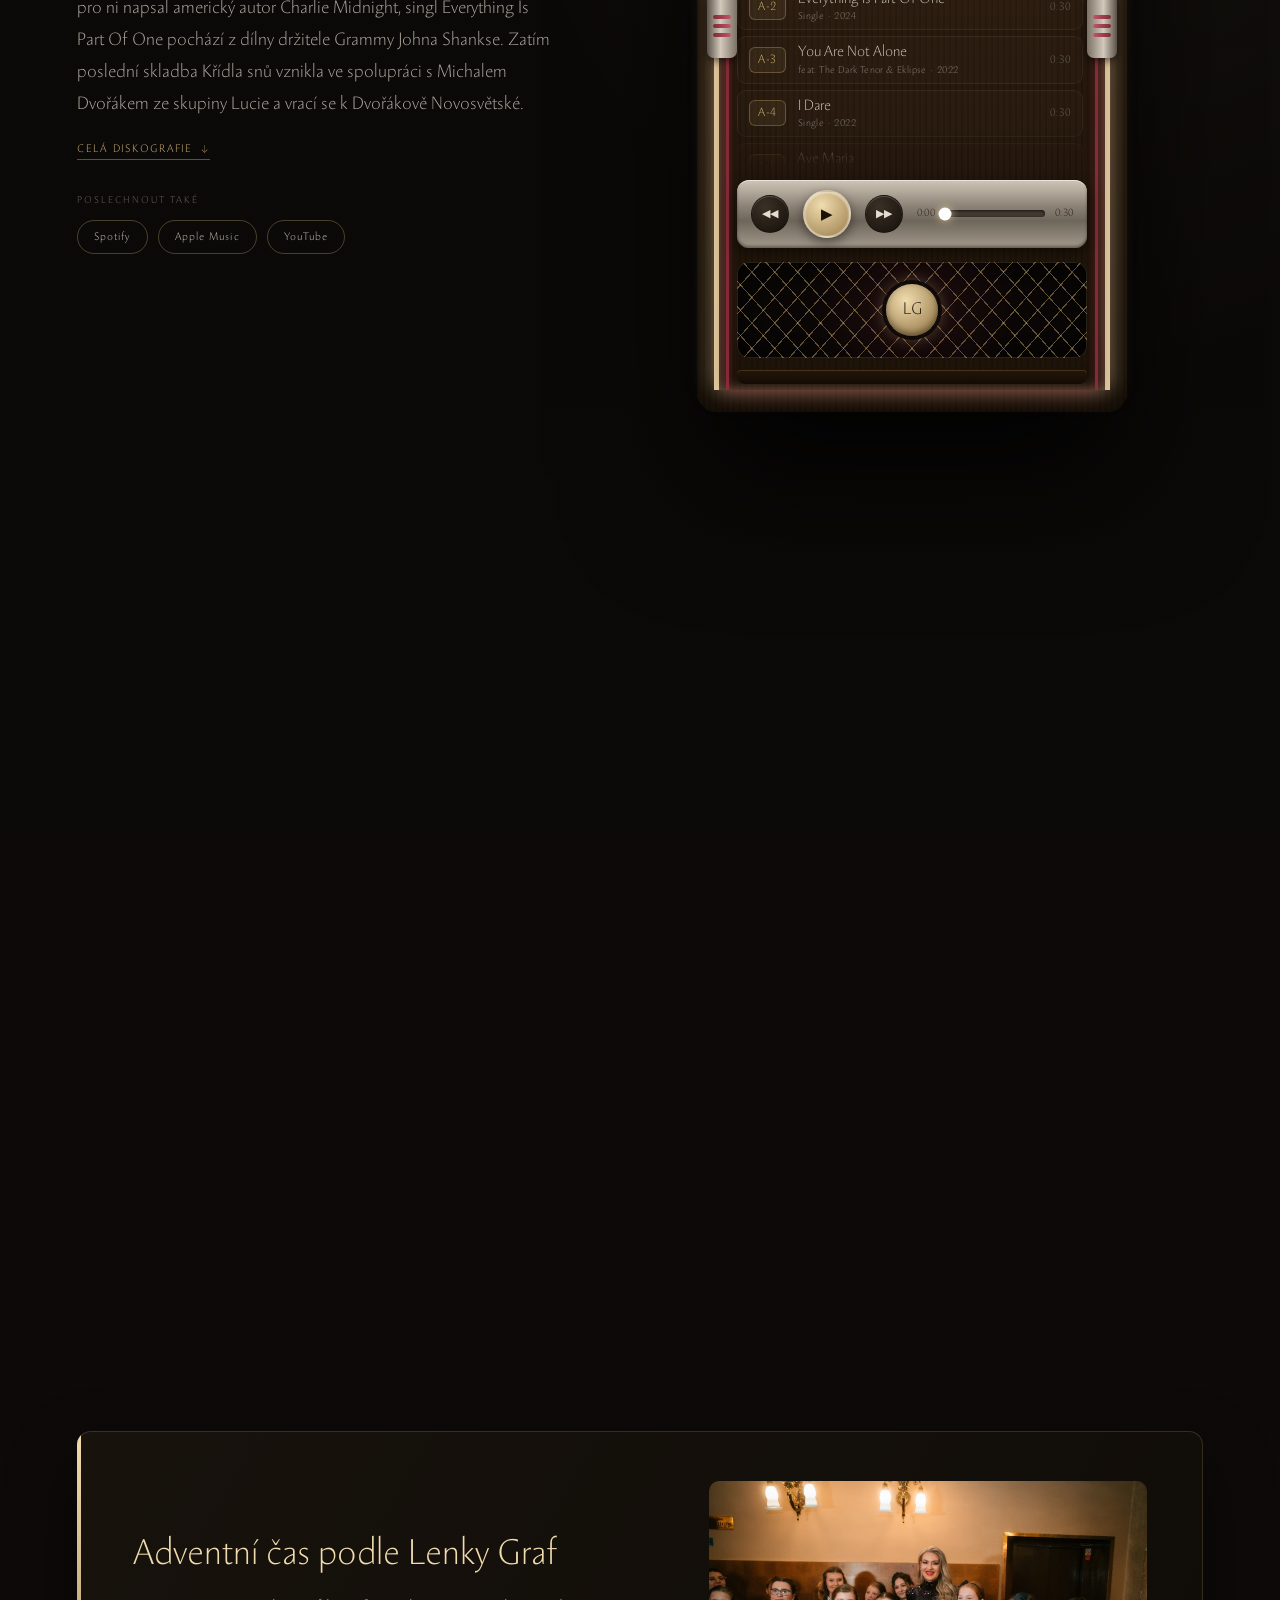
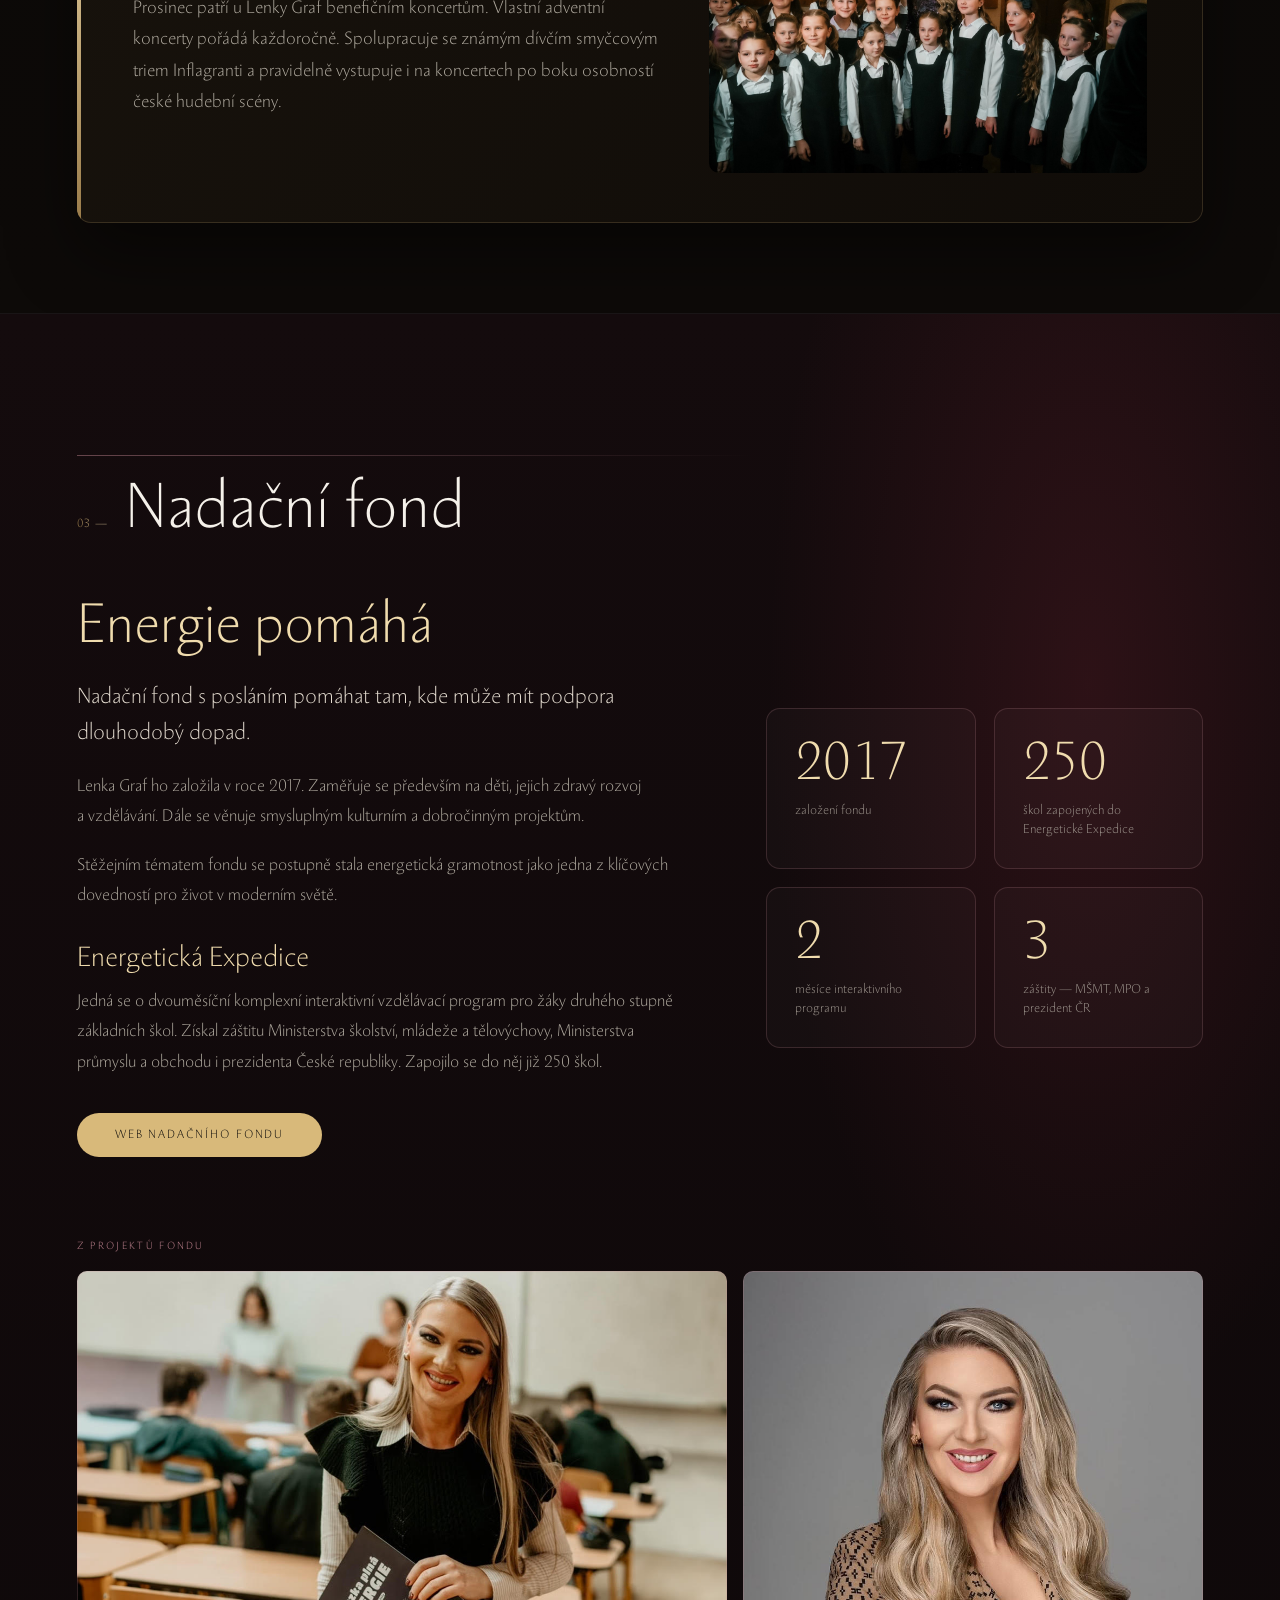
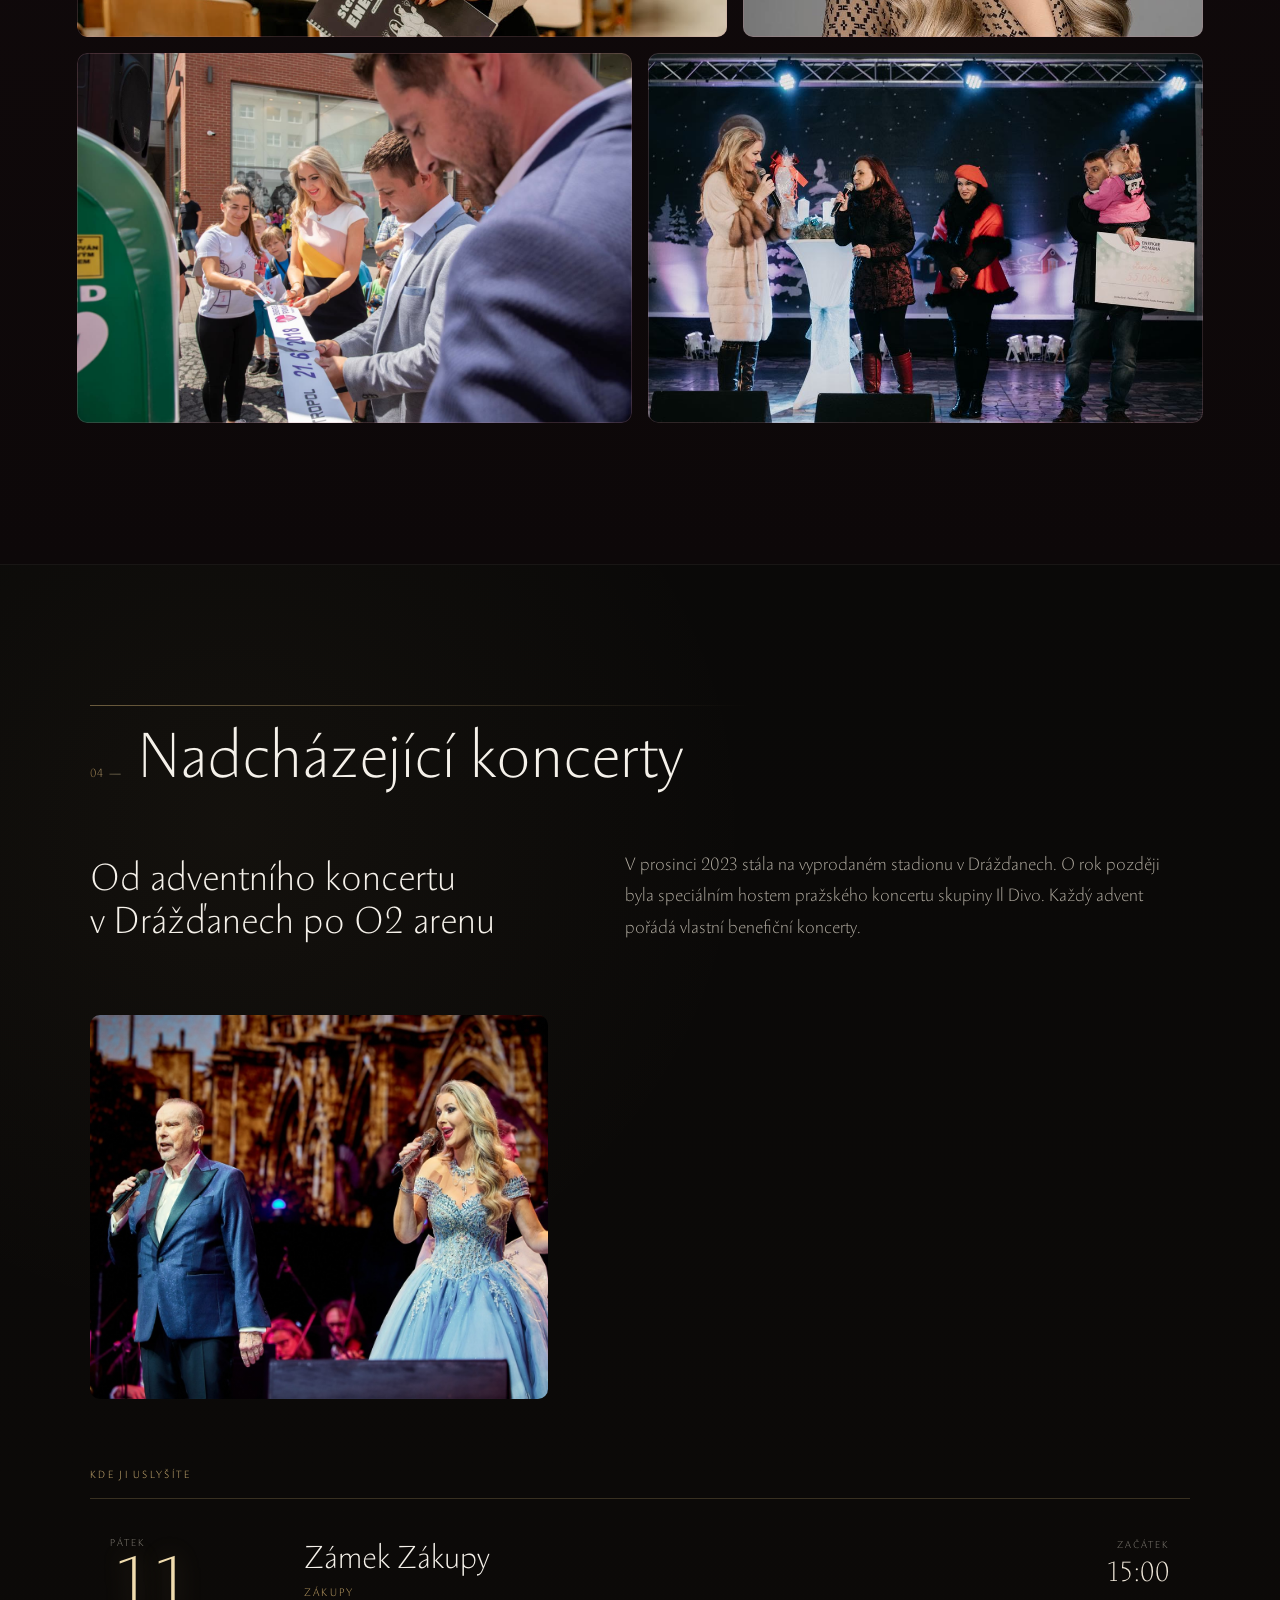
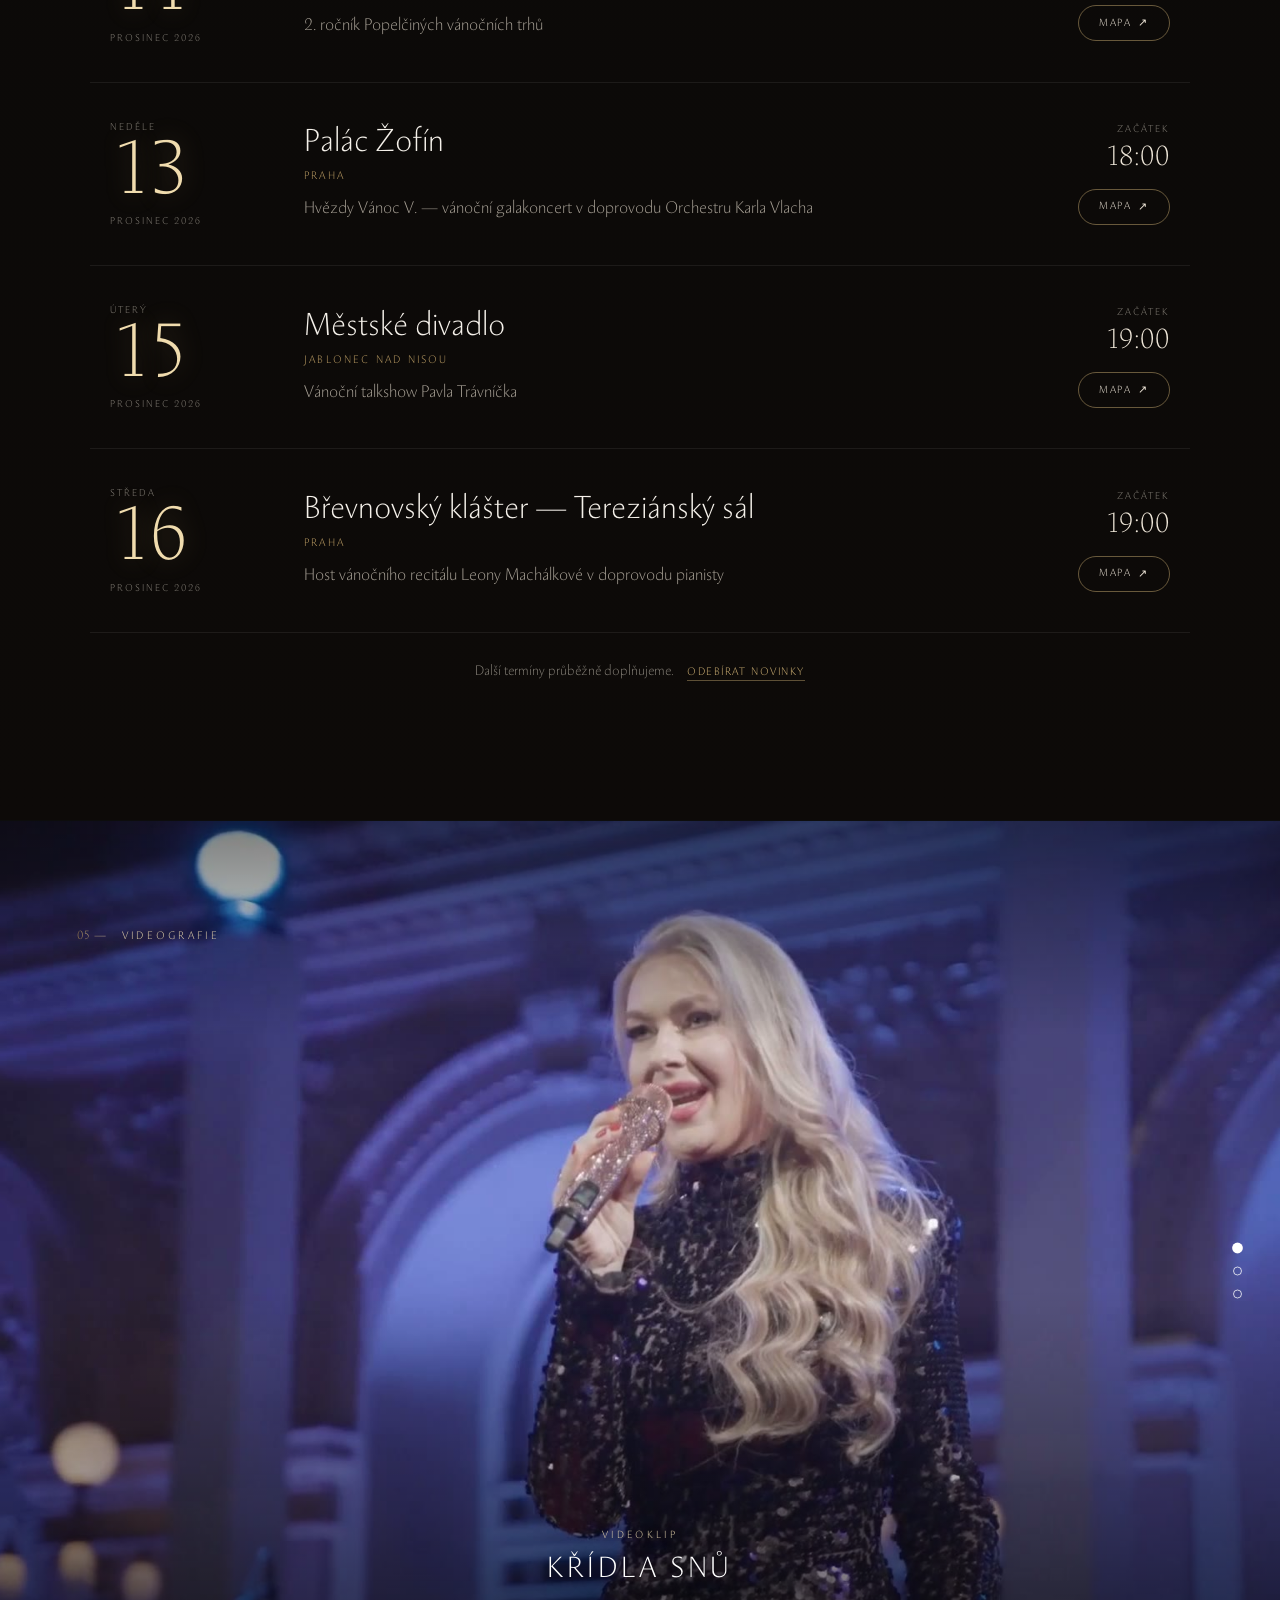
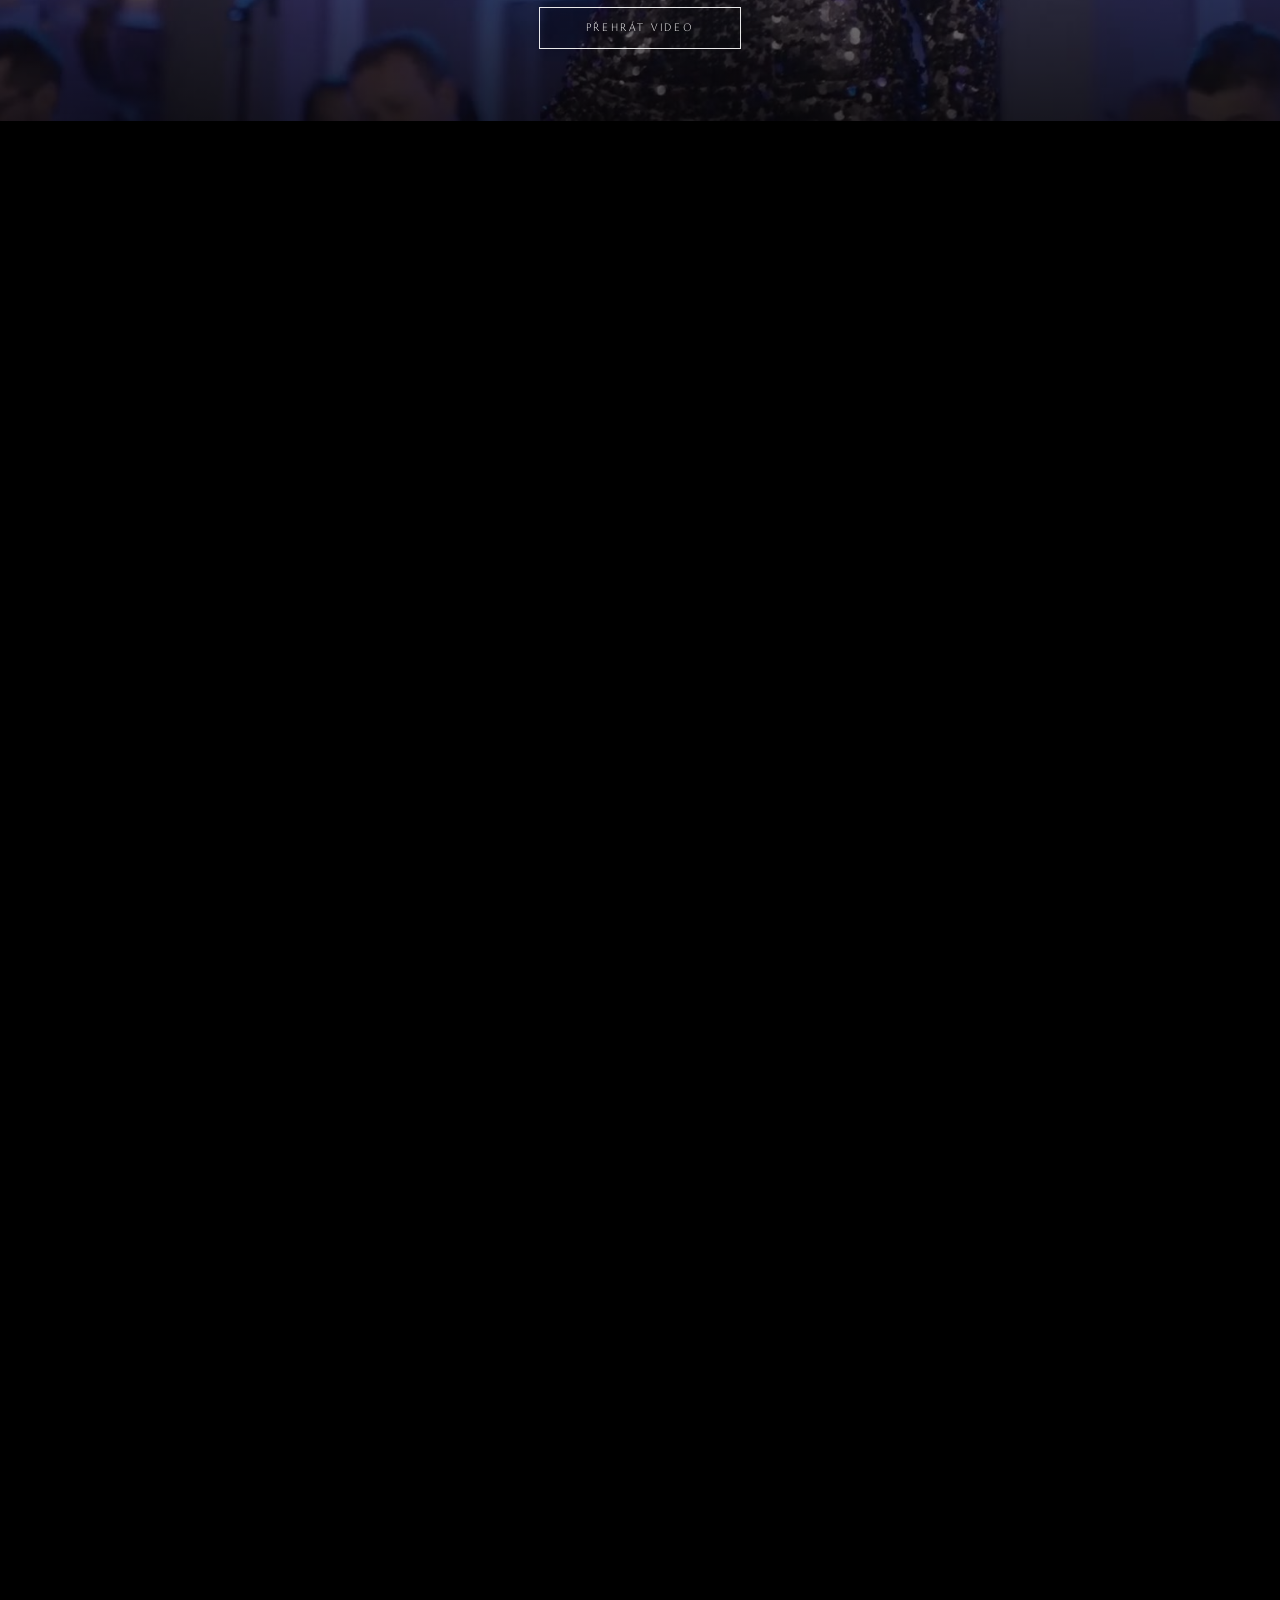
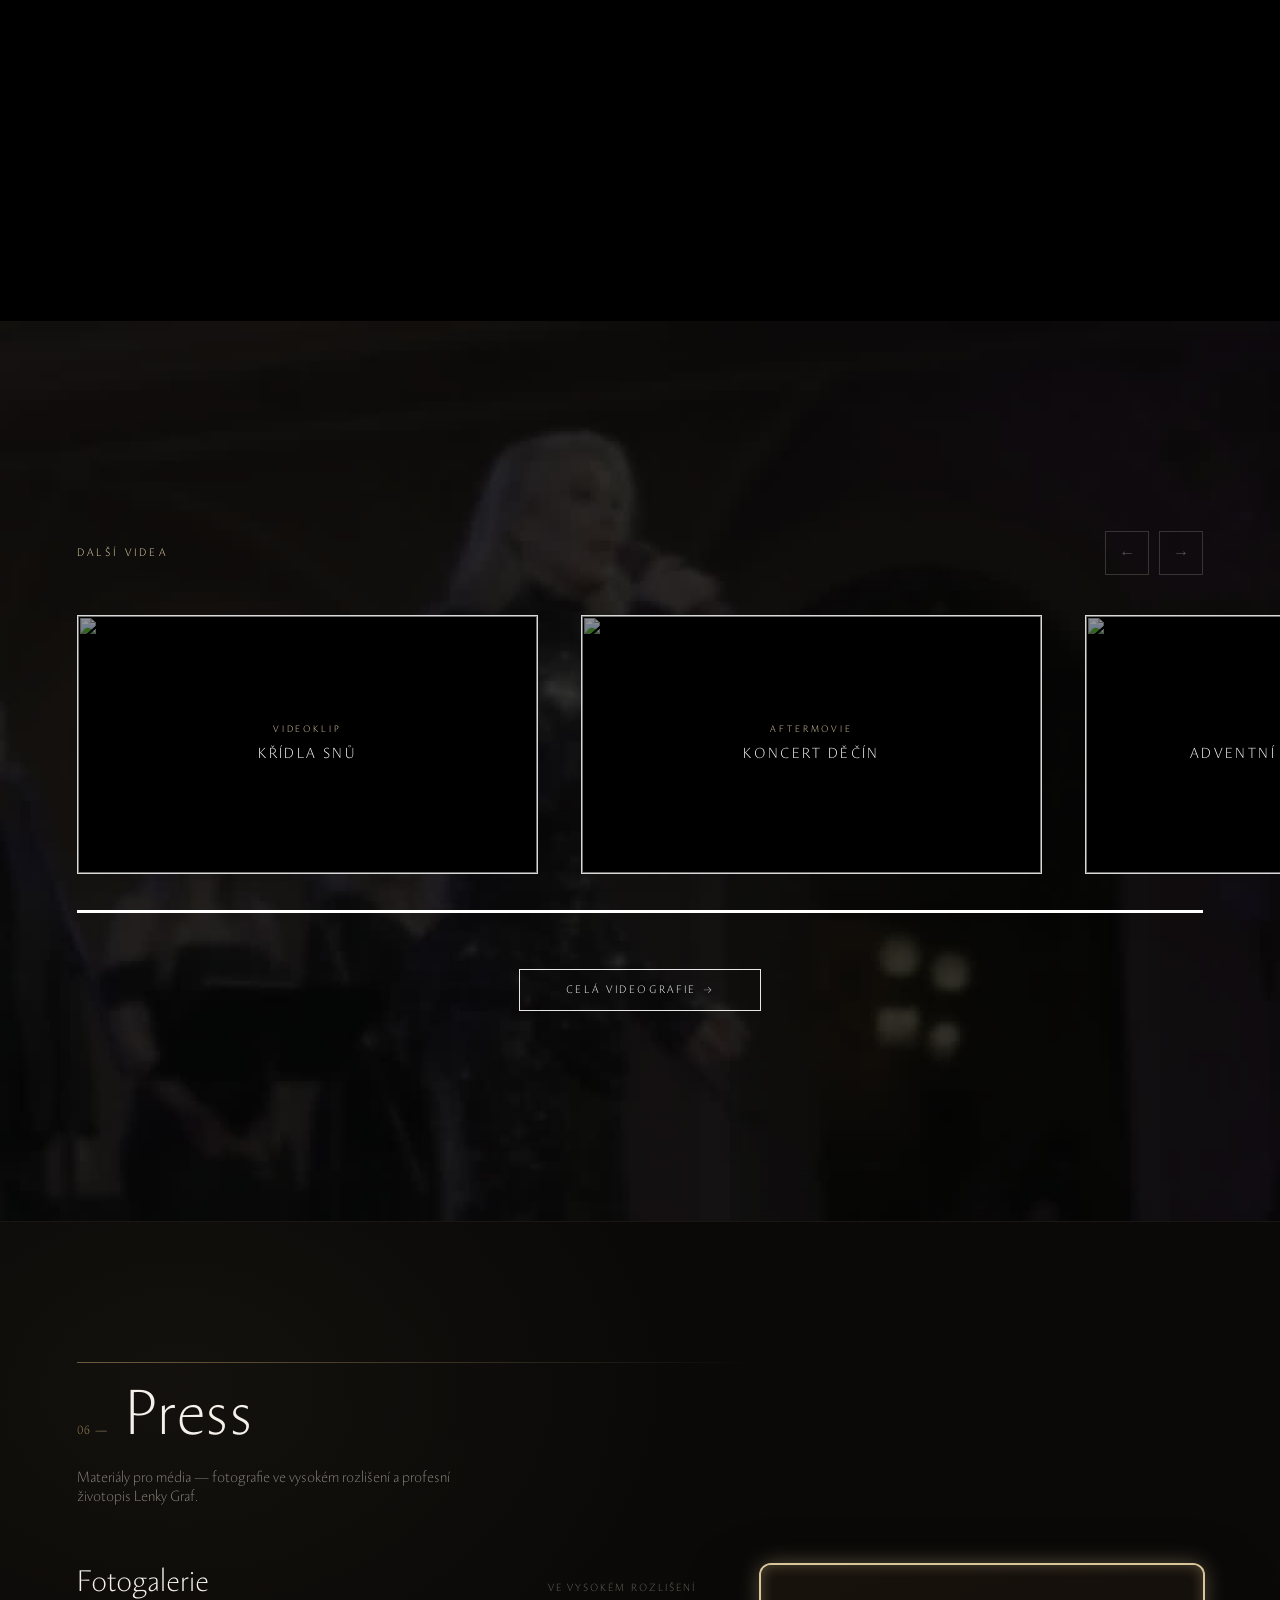
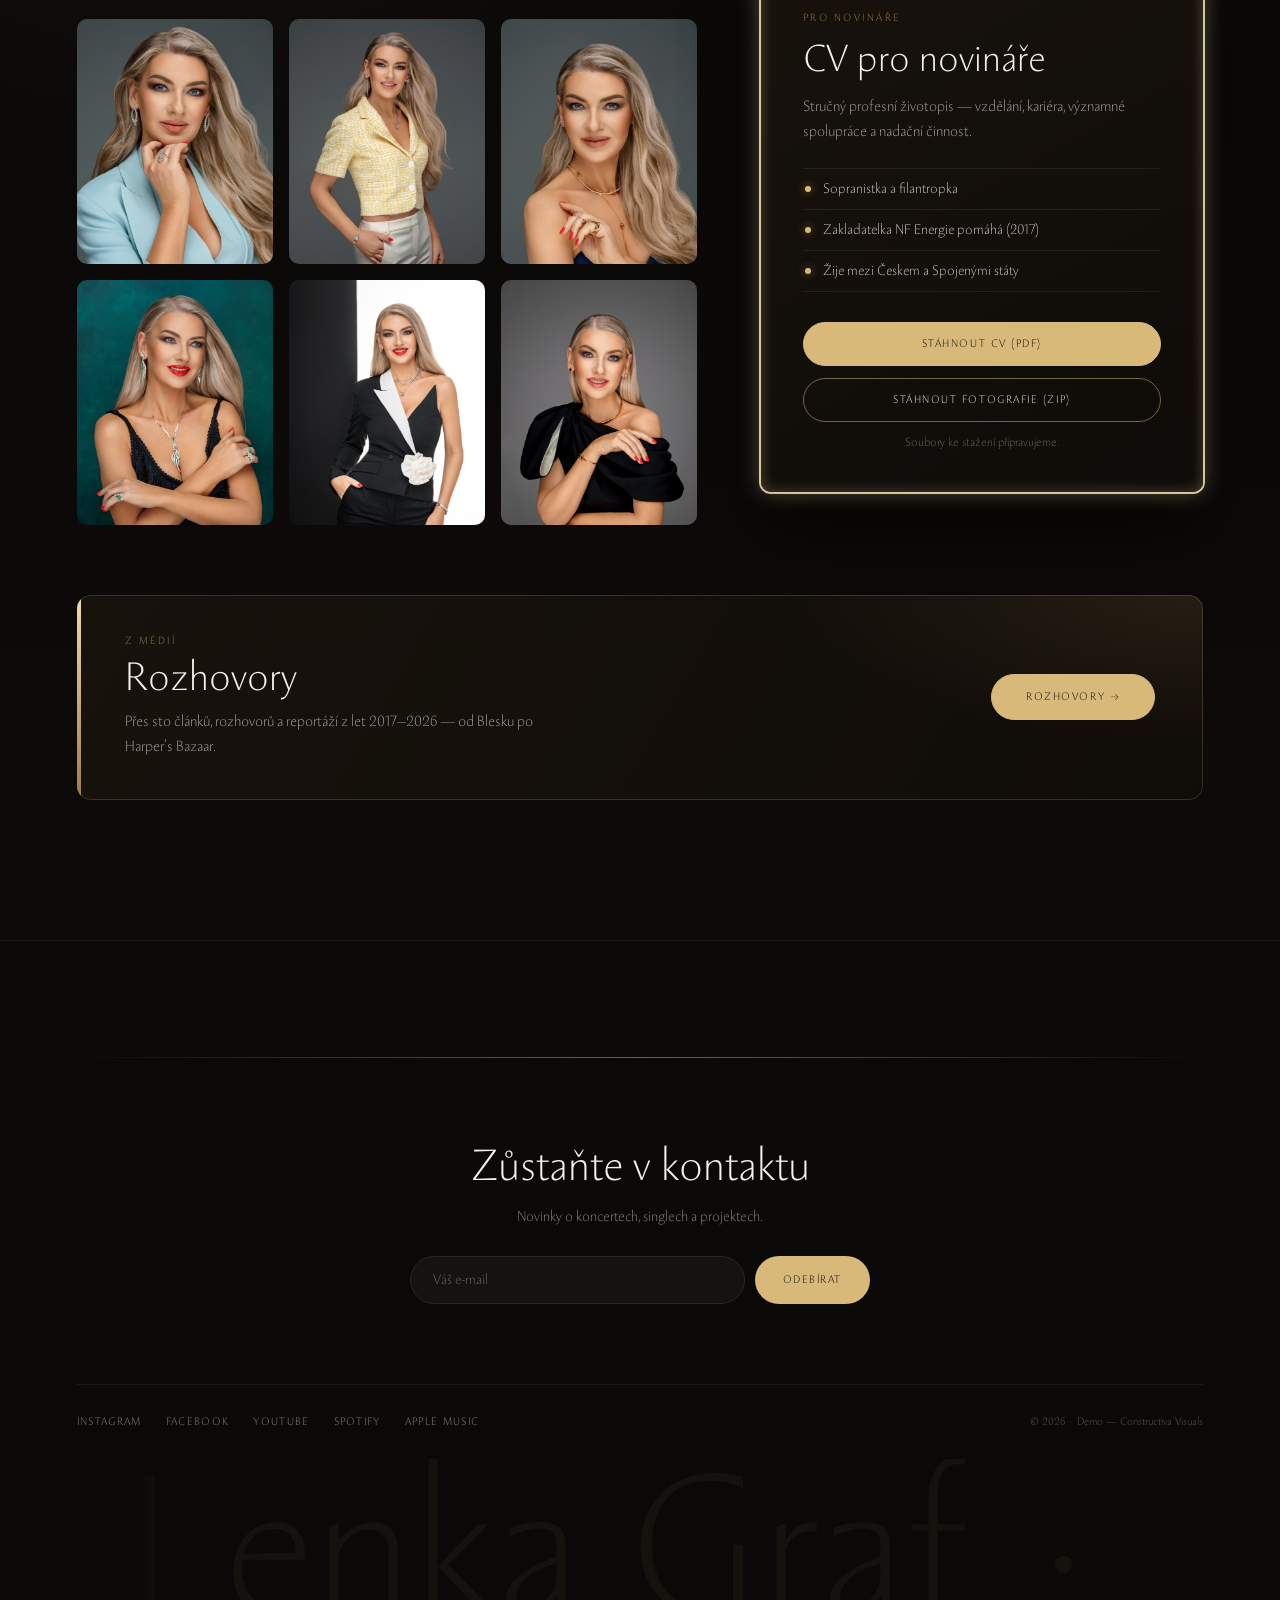
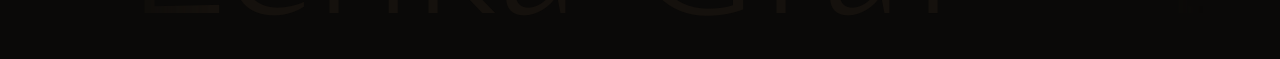
==== commit d3318ed7: "fix(cisla): nižší pruh s čísly — menší odsazení a čísla Co-Authored-By: Claude Opus 5.5 (1M context)" ====
--- a/index.html
+++ b/index.html
@@ -334,15 +334,15 @@
   .about-h3{ margin:40px 0 16px; font-weight:500; font-size:clamp(24px,2.6vw,30px); line-height:1.1; color:#f5f1ea; }
 
   /* ═══════════════ PÁS S ČÍSLY (pod hero) ═══════════════ */
-  .stats-band{ position:relative; padding:clamp(44px,5.5vw,72px) 6vw; background:#0a0908; border-top:1px solid rgba(255,255,255,.05); }
+  .stats-band{ position:relative; padding:clamp(26px,2.8vw,40px) 6vw; background:#0a0908; border-top:1px solid rgba(255,255,255,.05); }
   .stats-list{ list-style:none; max-width:1180px; margin:0 auto; display:grid; grid-template-columns:repeat(3,minmax(0,1fr)); }
   .stat{ padding:4px clamp(20px,3vw,48px); border-left:1px solid rgba(216,185,122,.22); }
   .stat:first-child{ padding-left:0; border-left:0; }
-  .stat b{ display:block; font-weight:500; font-size:clamp(38px,4.6vw,62px); line-height:1; color:#f0dcae; white-space:nowrap; text-shadow:0 0 26px rgba(216,185,122,.22); font-variant-numeric:tabular-nums; }
-  .stat span{ display:block; margin-top:14px; max-width:32ch; font-size:clamp(14px,1.3vw,15.5px); line-height:1.55; color:#a9a297; }
+  .stat b{ display:block; font-weight:500; font-size:clamp(32px,3.4vw,48px); line-height:1; color:#f0dcae; white-space:nowrap; text-shadow:0 0 26px rgba(216,185,122,.22); font-variant-numeric:tabular-nums; }
+  .stat span{ display:block; margin-top:8px; max-width:36ch; font-size:clamp(14px,1.3vw,15.5px); line-height:1.55; color:#a9a297; }
   @media (max-width:760px){
     .stats-list{ grid-template-columns:minmax(0,1fr); }
-    .stat, .stat:first-child{ padding:22px 0; border-left:0; border-top:1px solid rgba(216,185,122,.18); }
+    .stat, .stat:first-child{ padding:16px 0; border-left:0; border-top:1px solid rgba(216,185,122,.18); }
     .stat:first-child{ padding-top:0; border-top:0; }
     .stat:last-child{ padding-bottom:0; }
   }
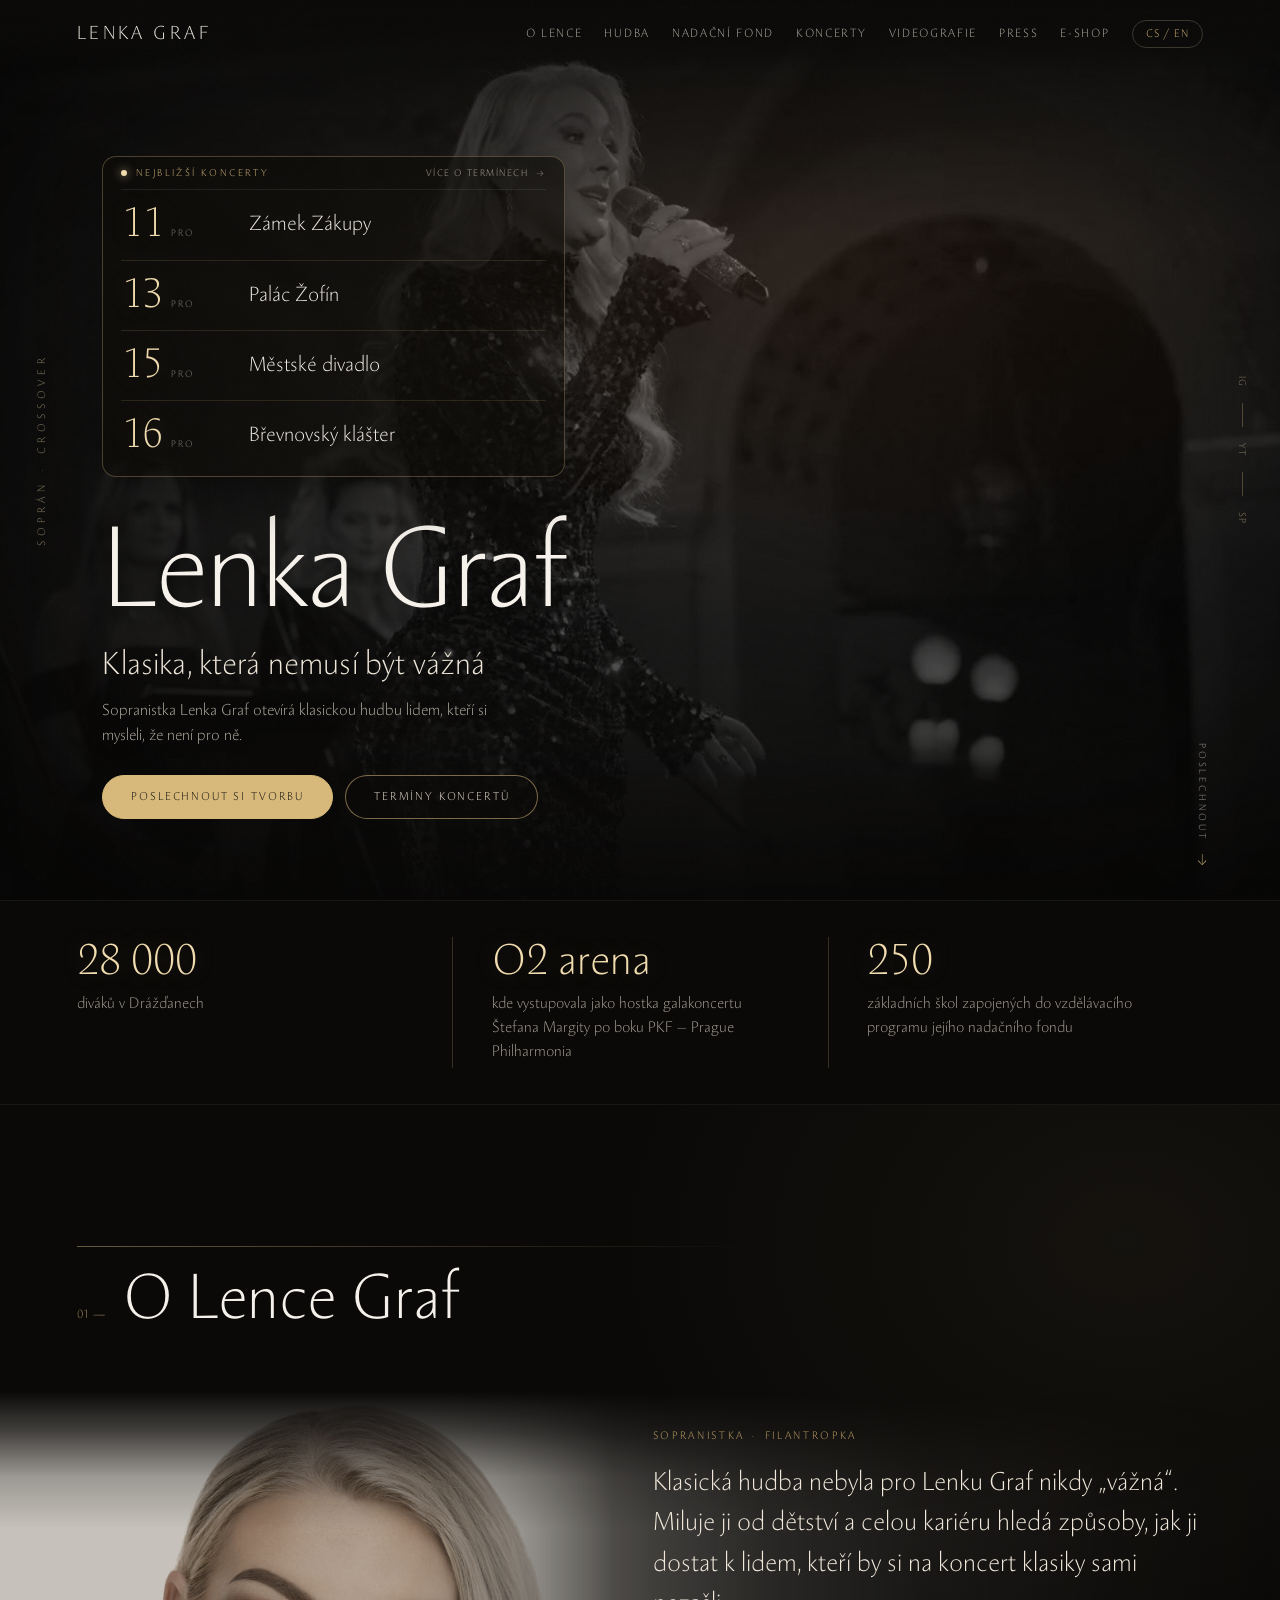
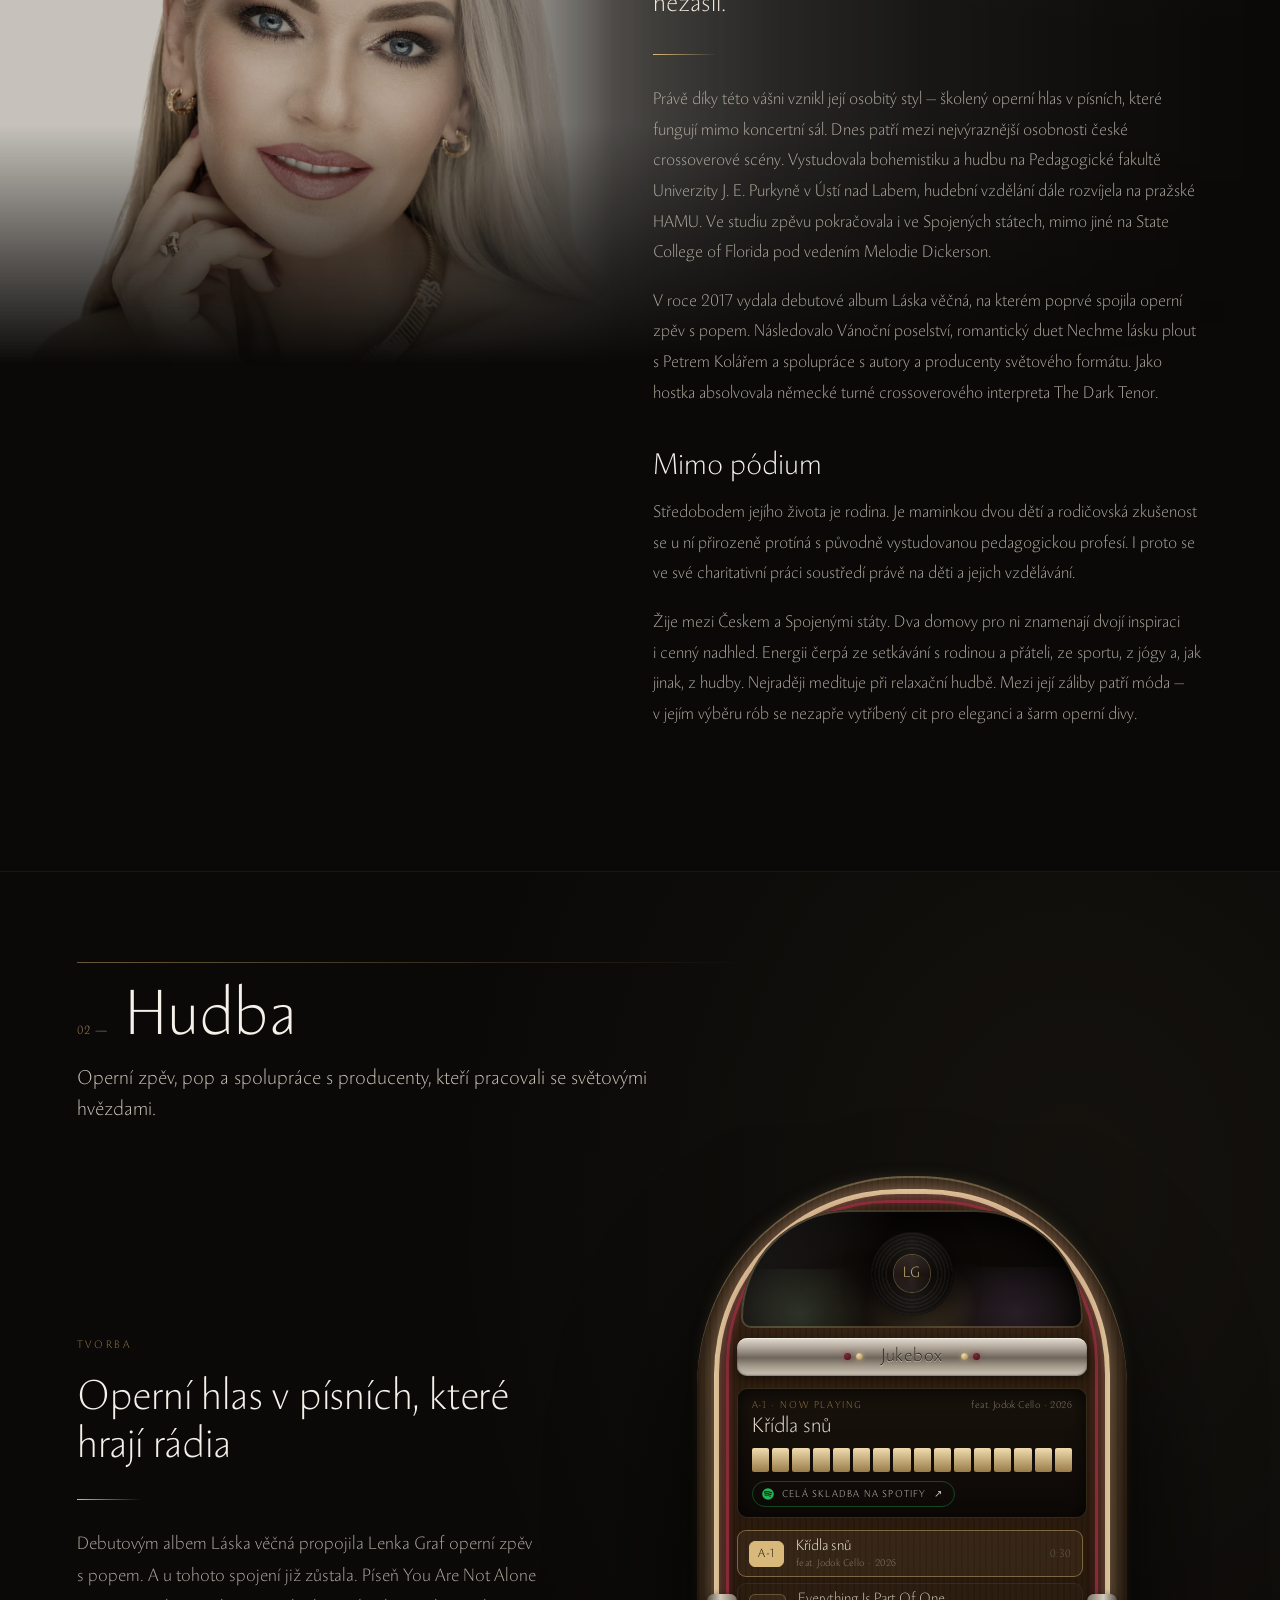
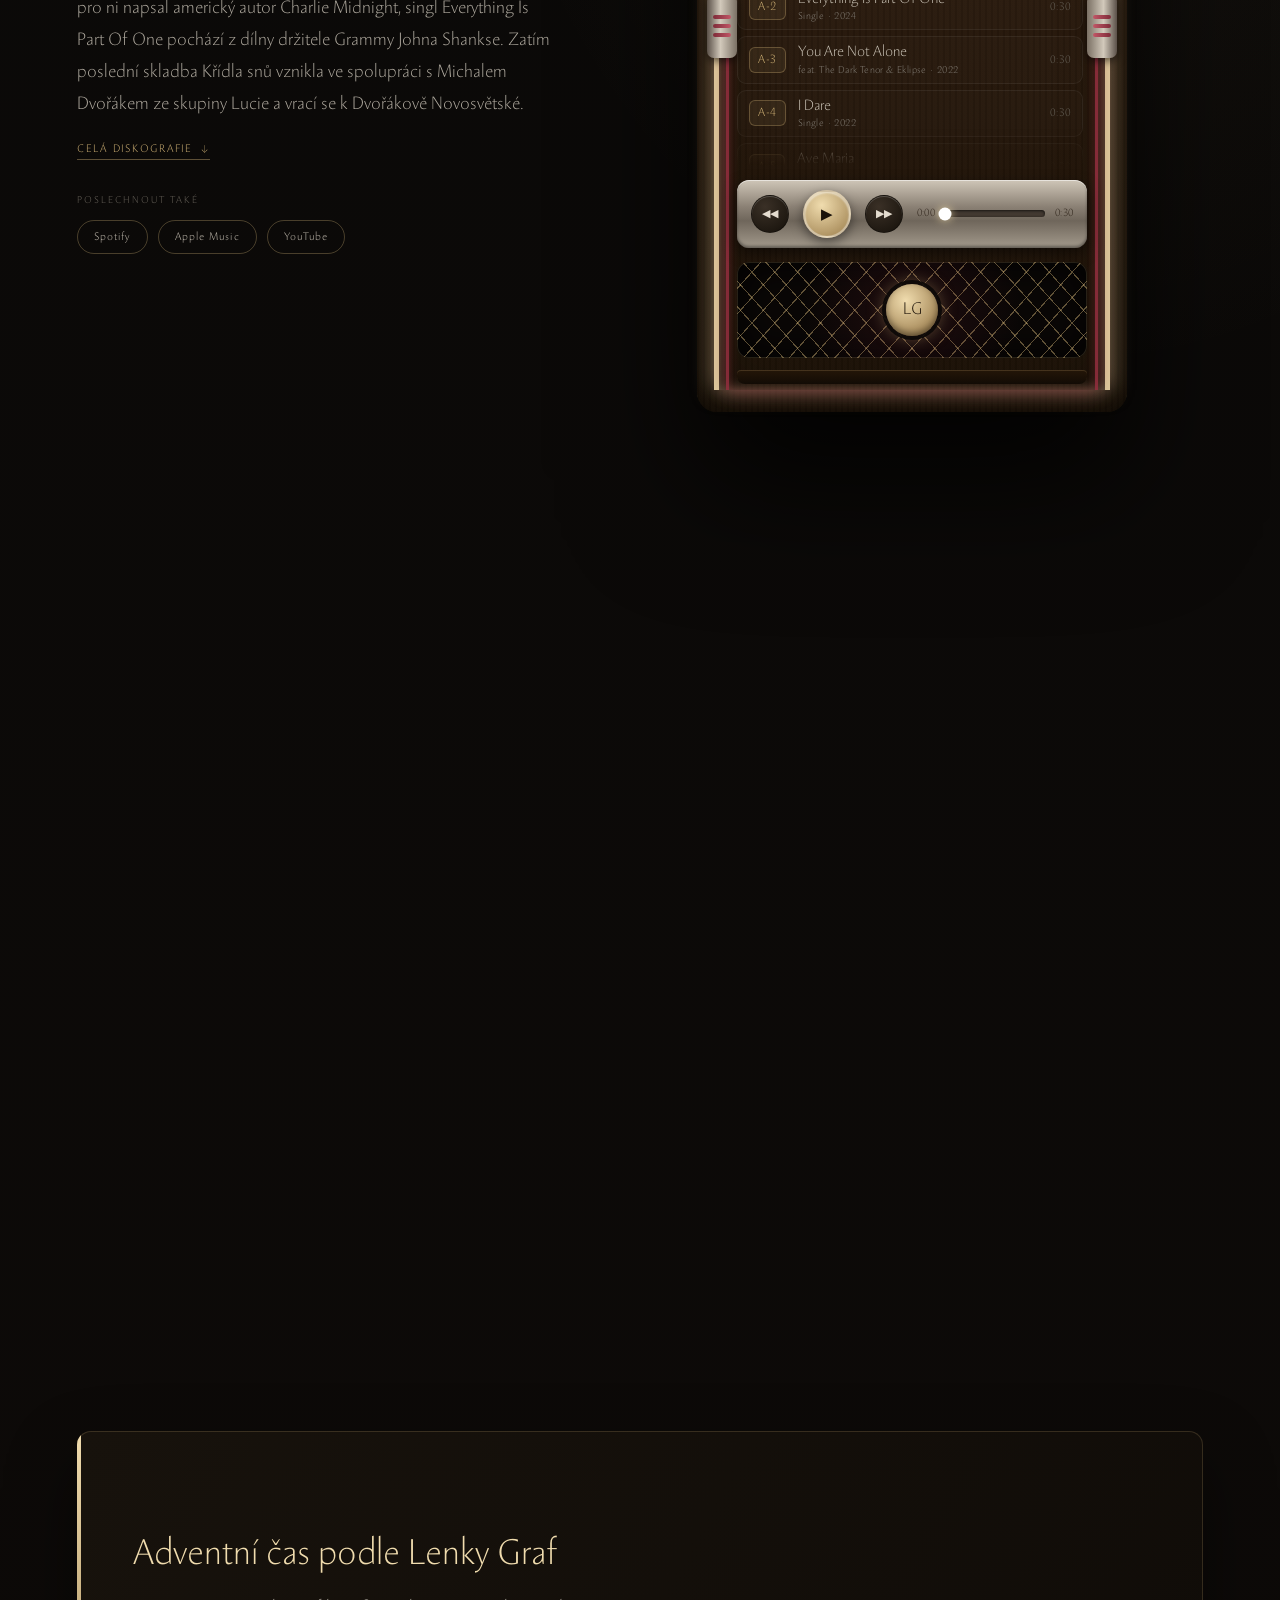
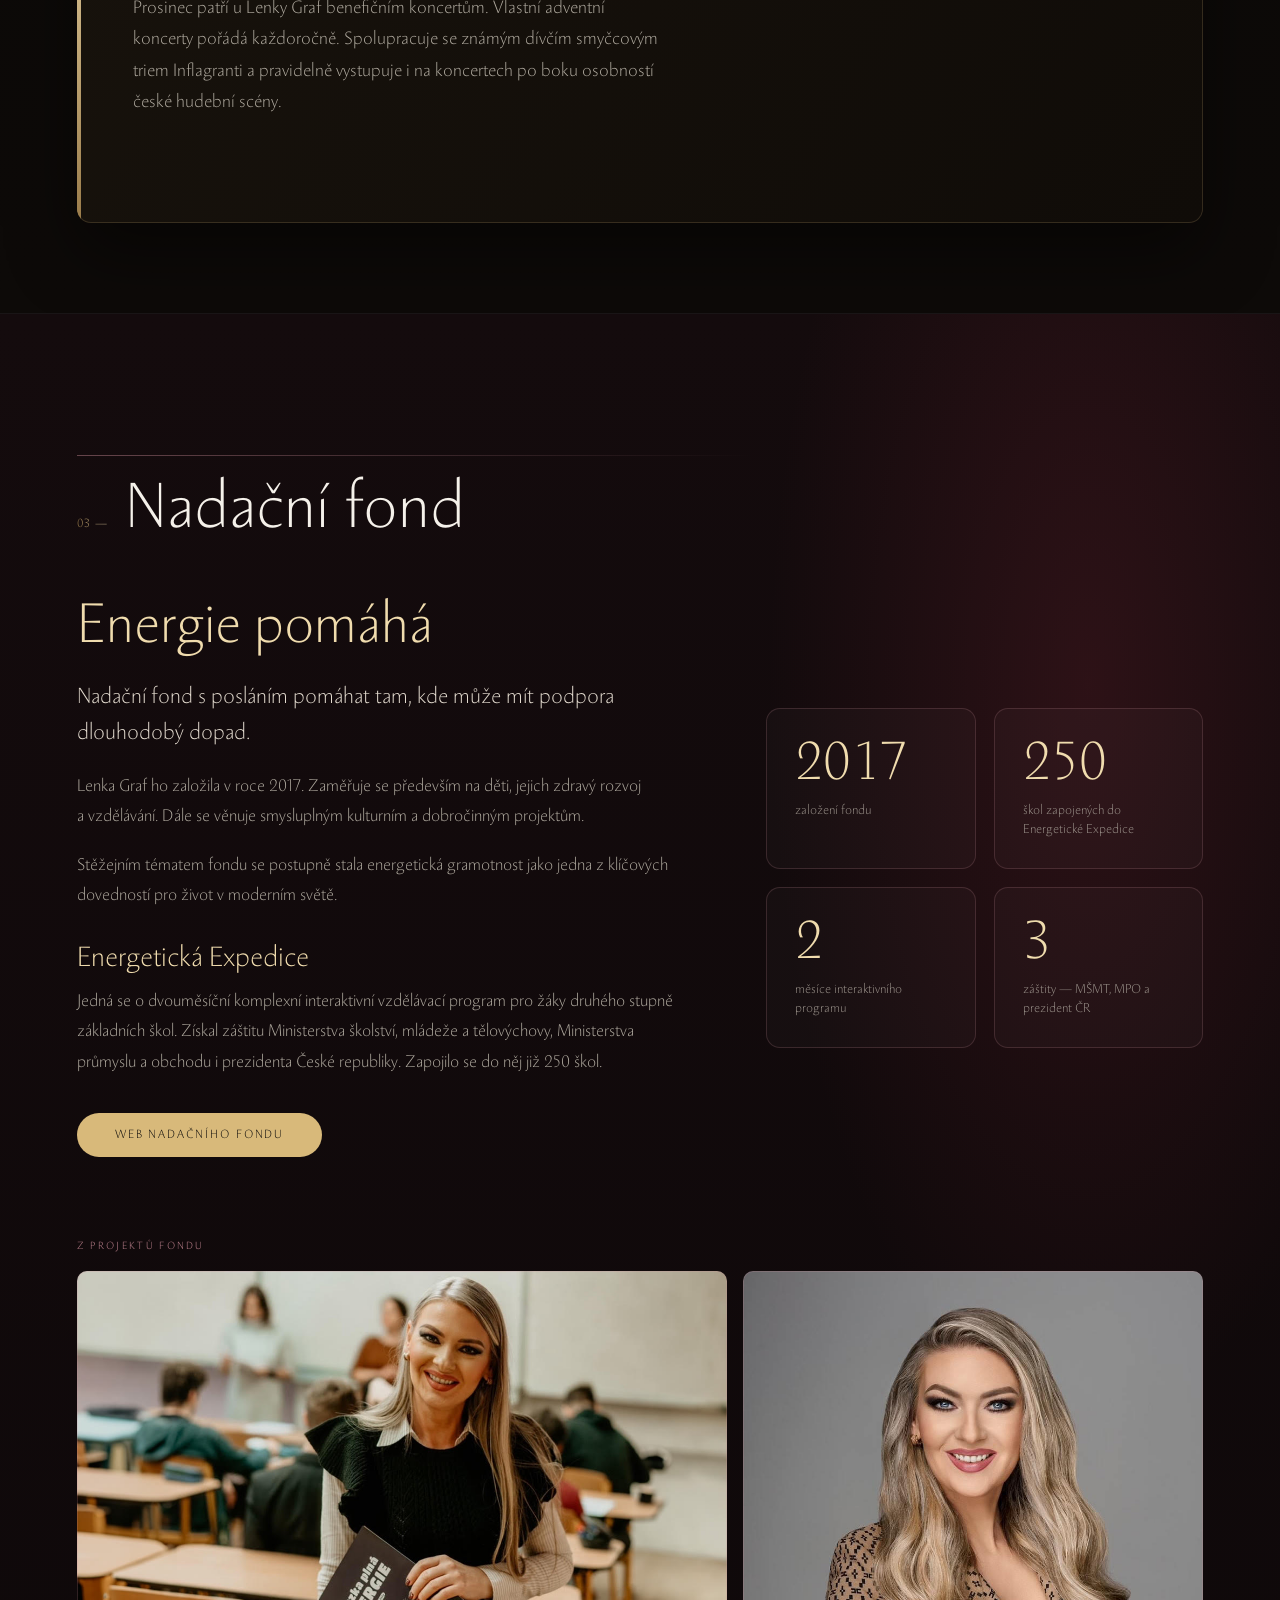
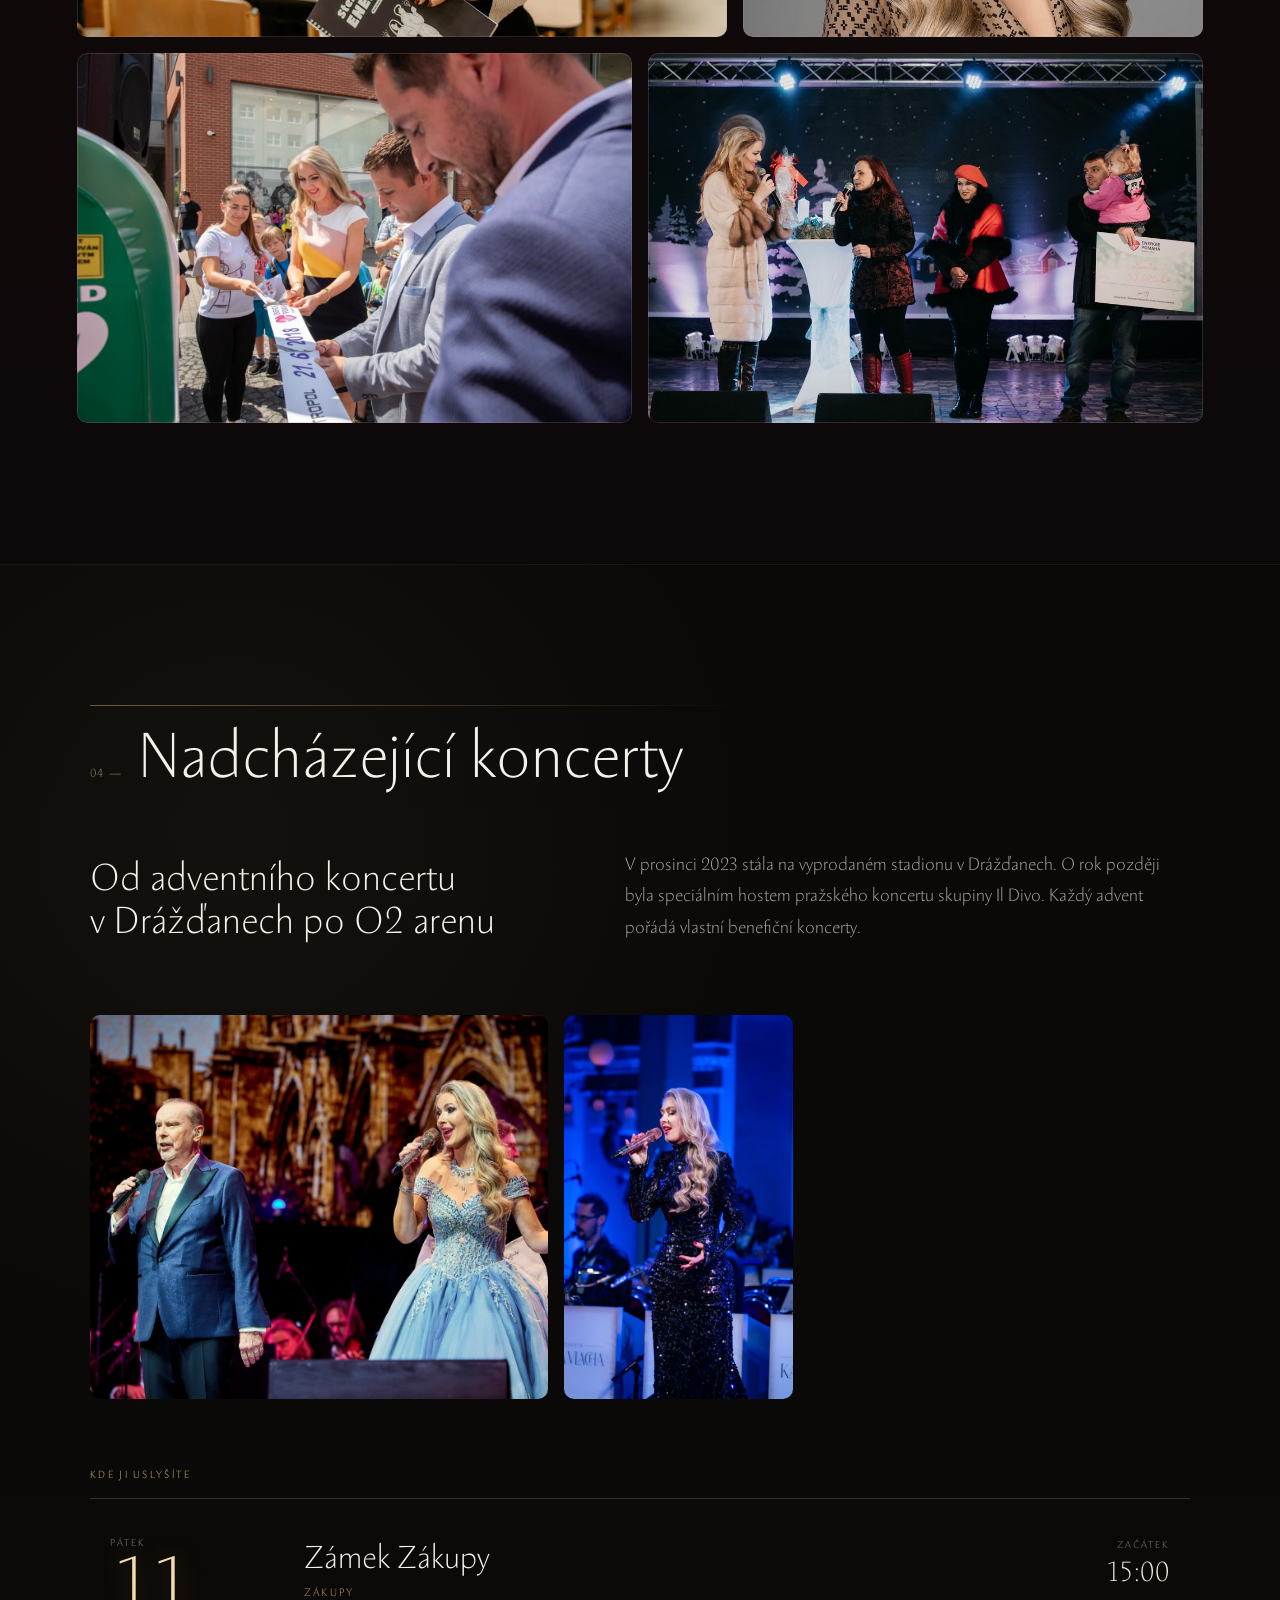
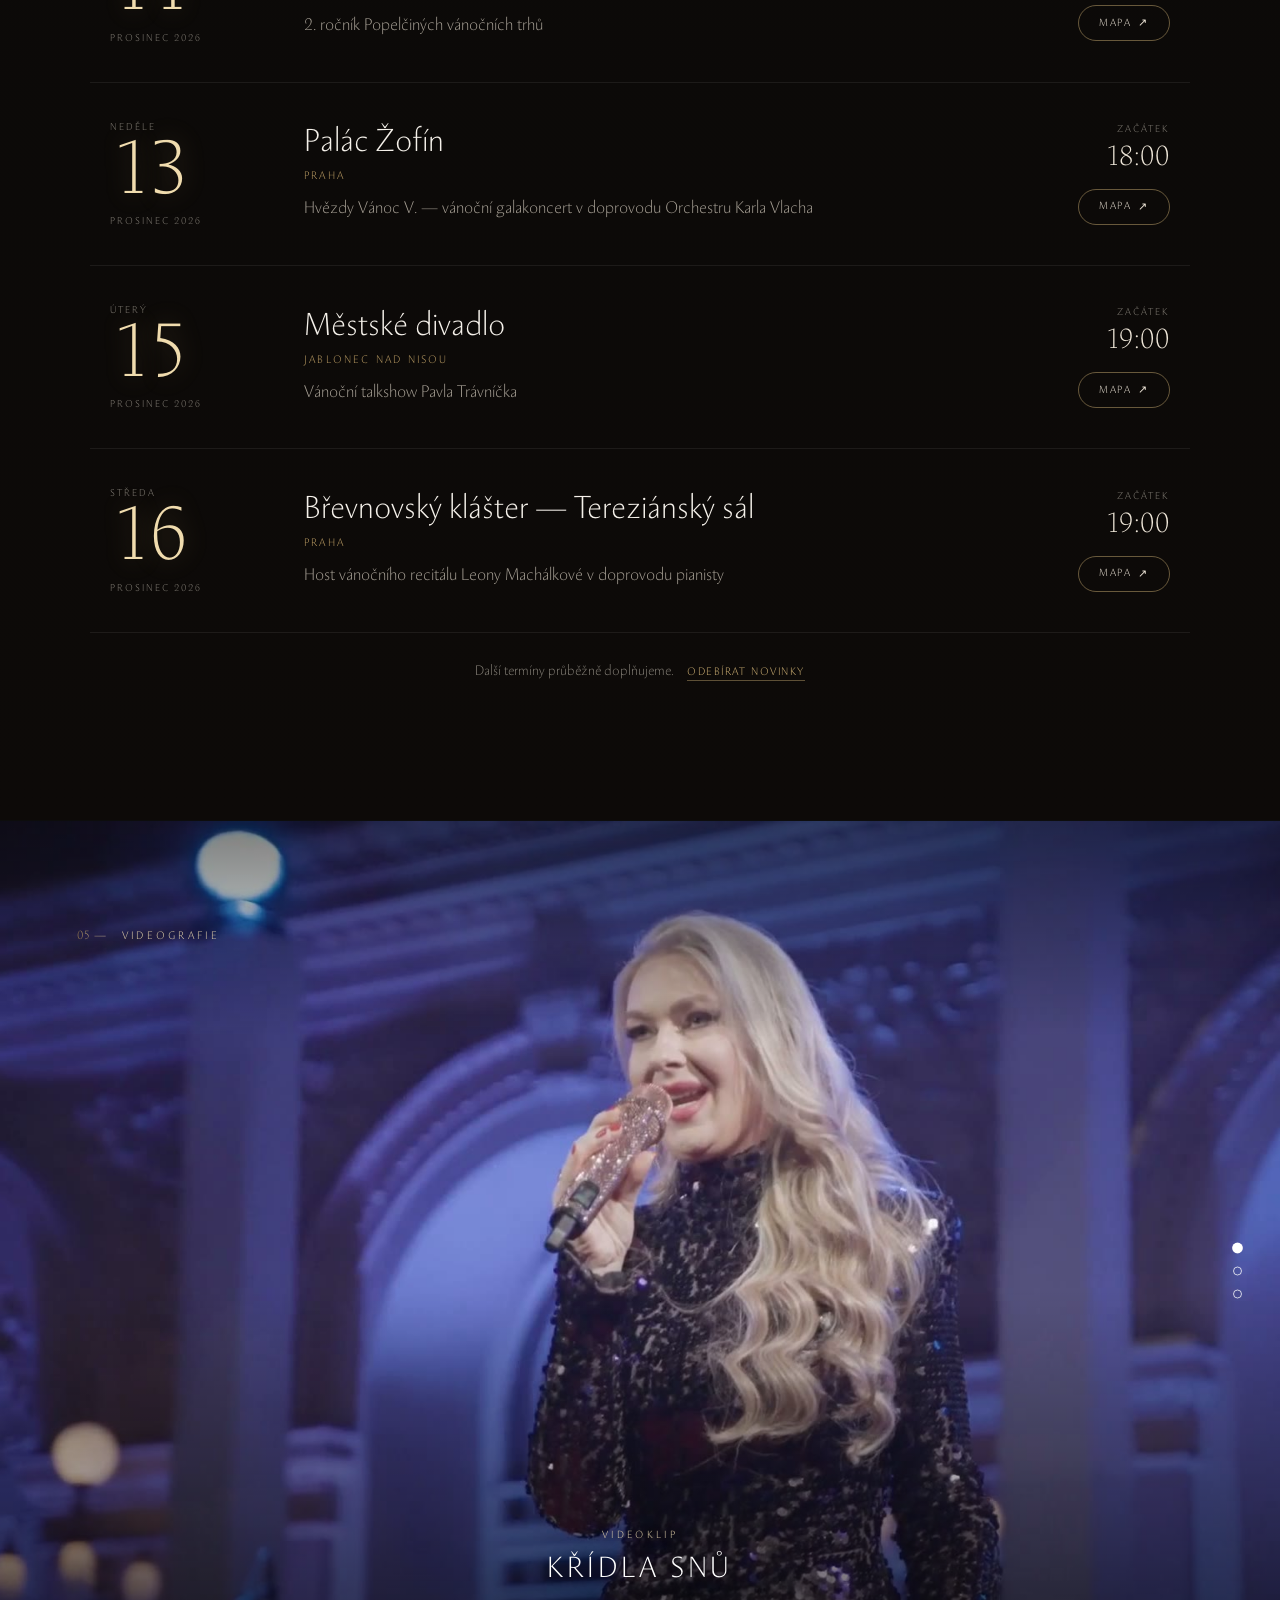
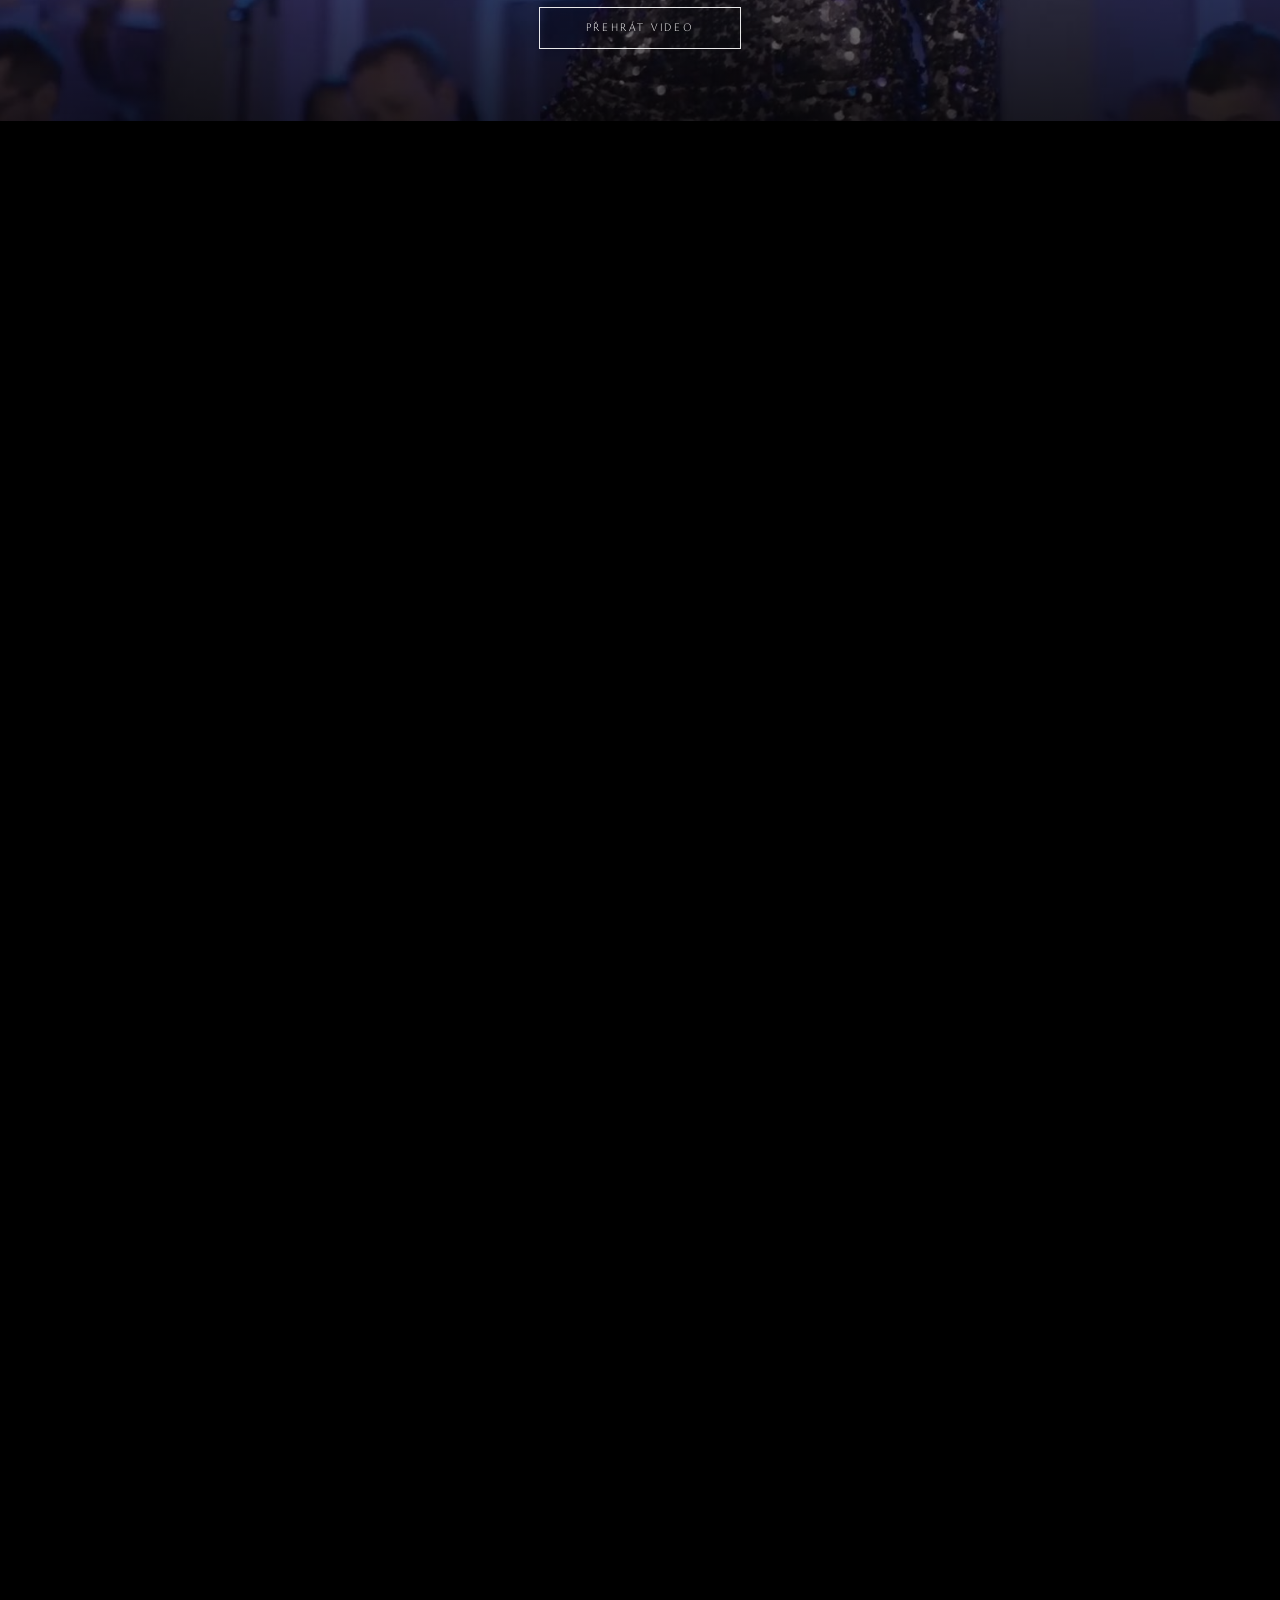
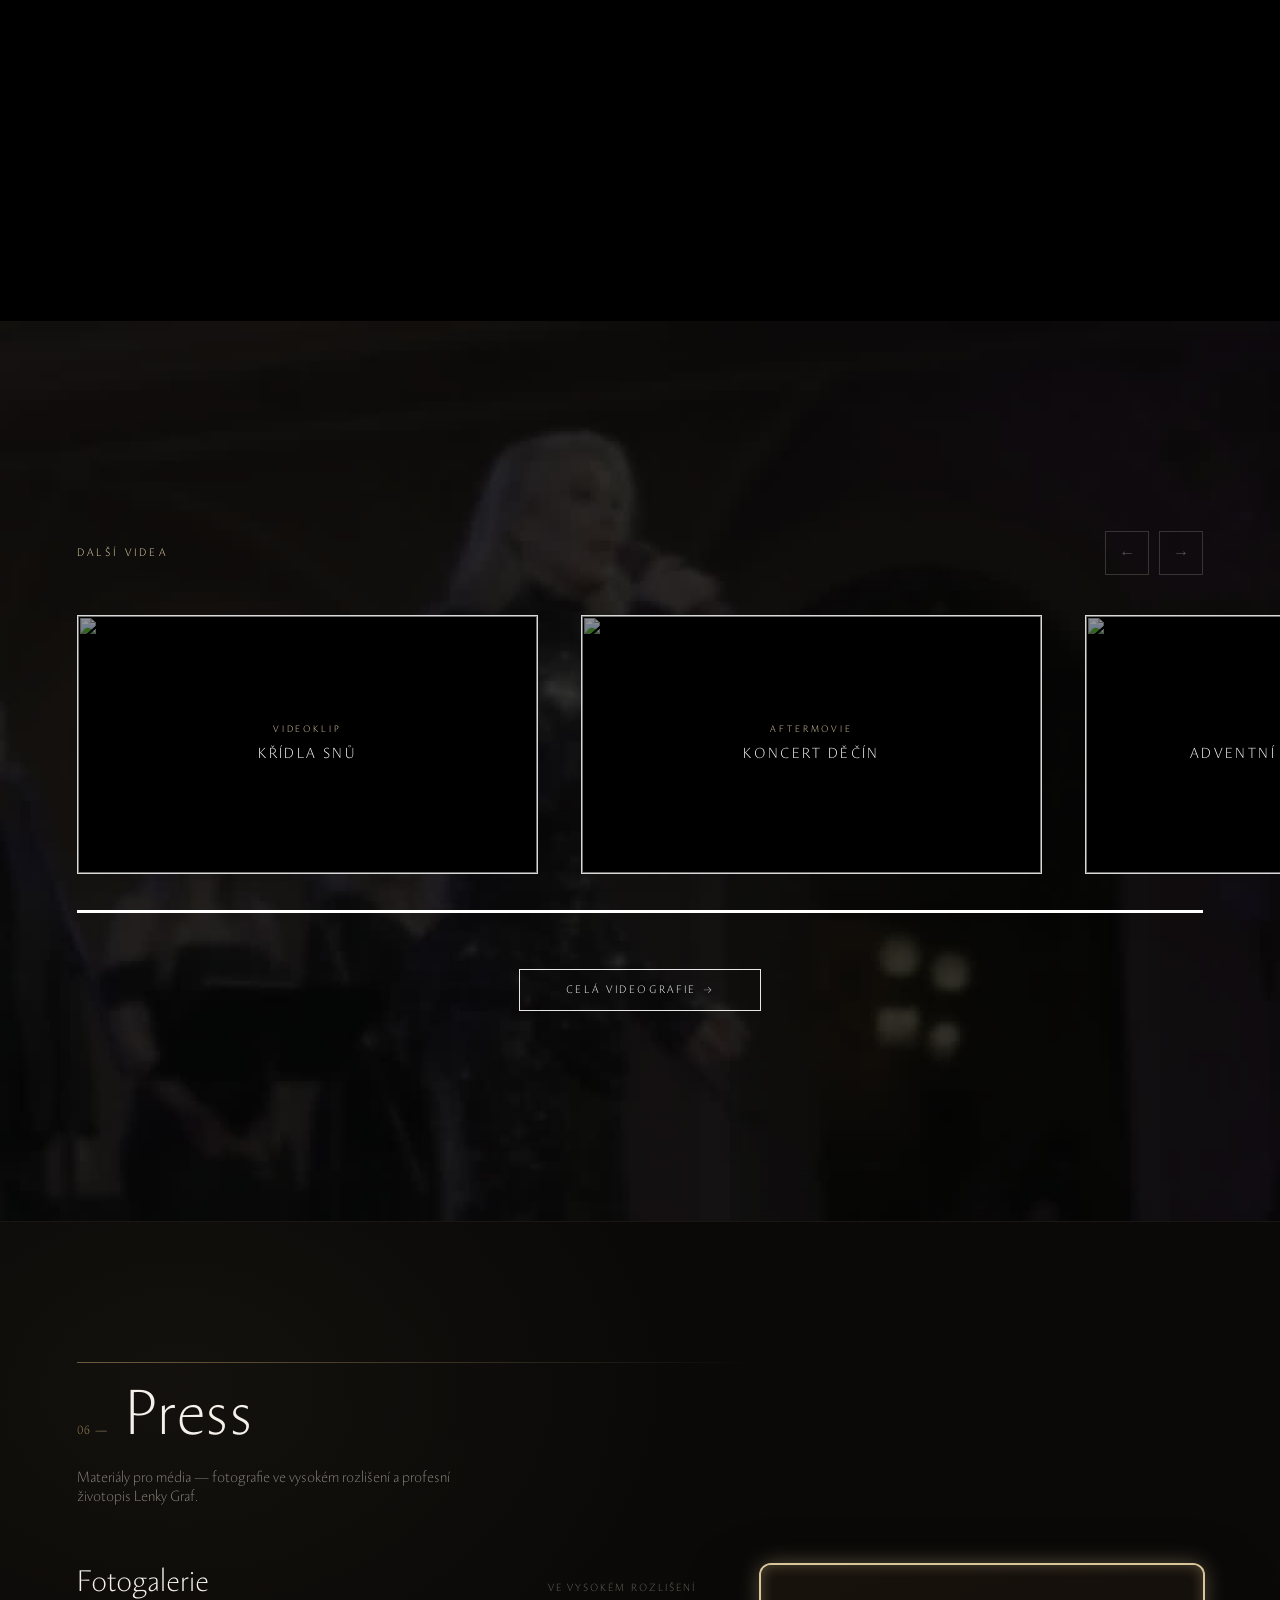
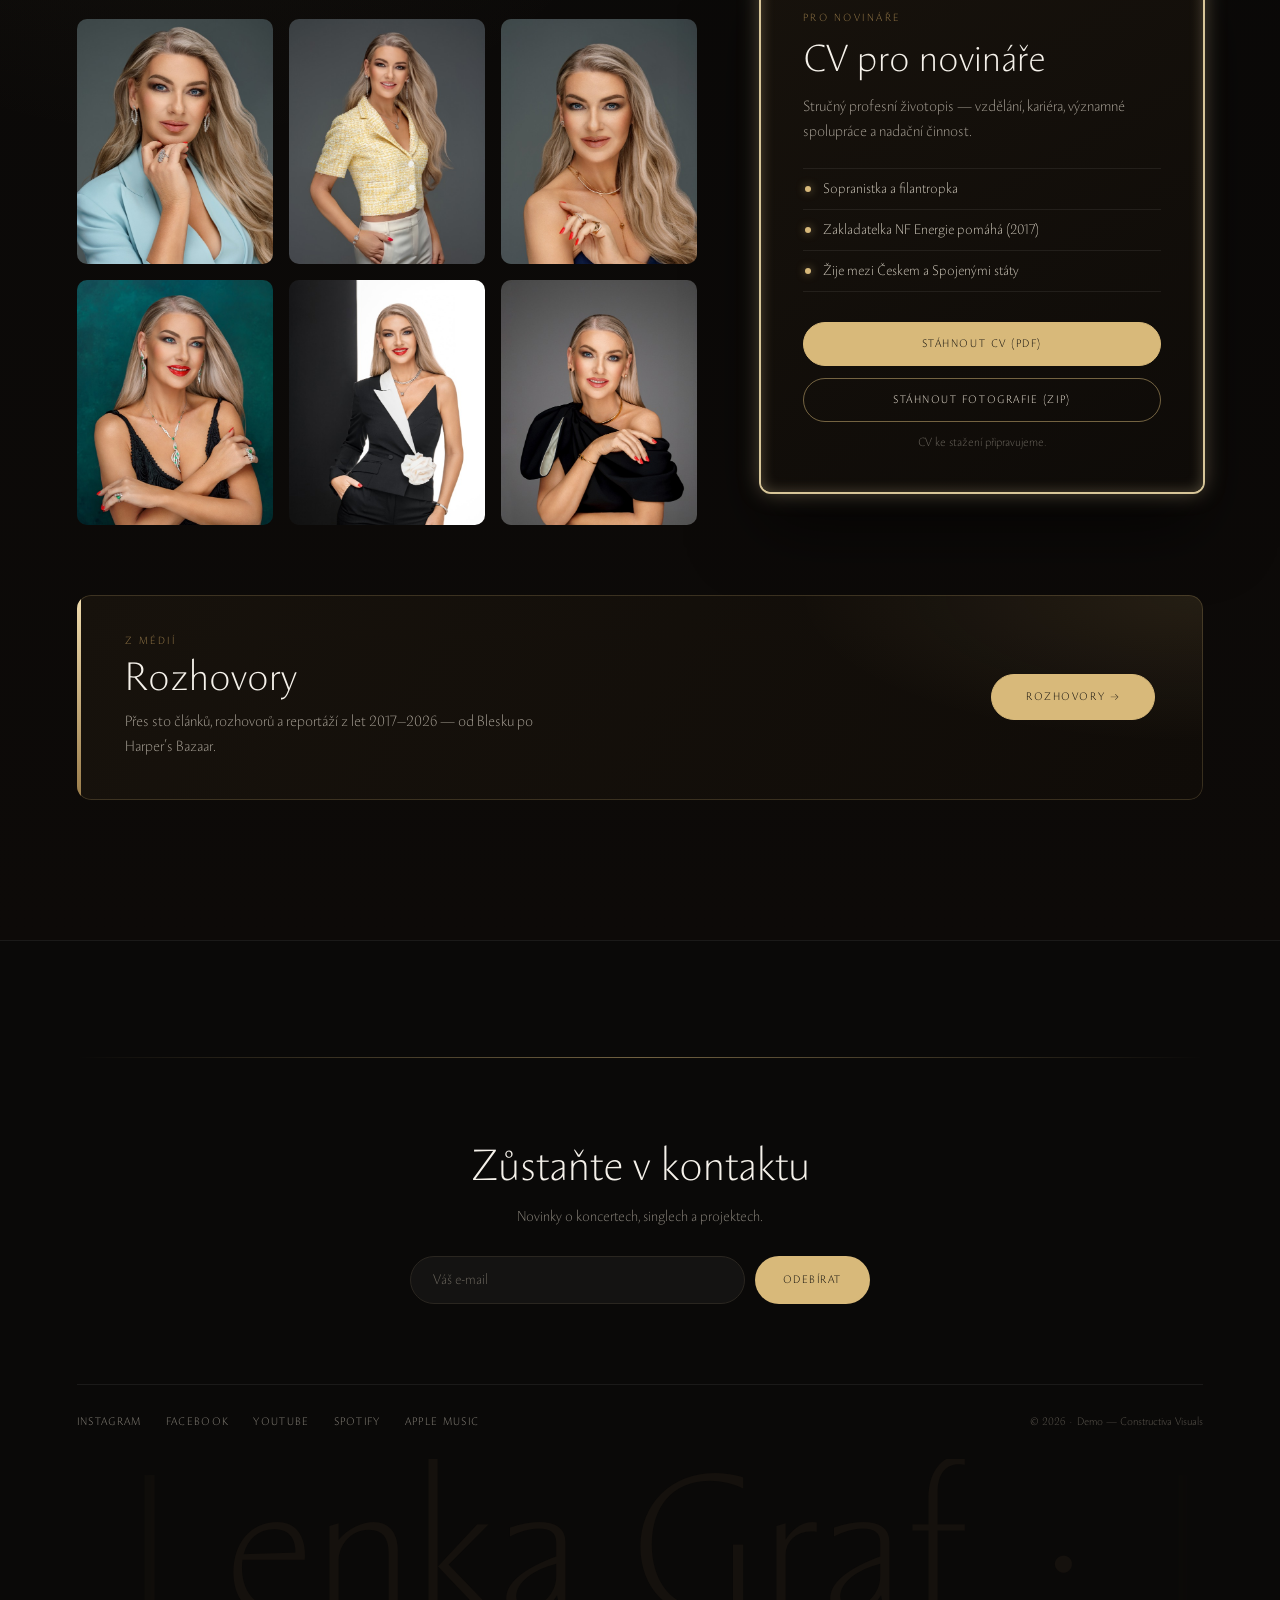
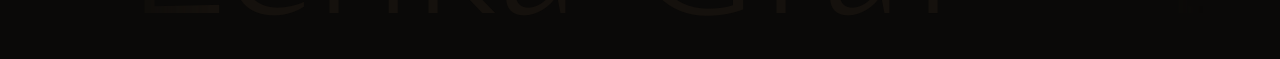
==== commit 05c824a3: "feat(press): stažení tiskových fotek jako ZIP Co-Authored-By: Claude Opus 5.5 (1M context) <noreply@" ====
--- a/index.html
+++ b/index.html
@@ -1206,9 +1206,9 @@
           </ul>
           <div style="display:flex; flex-direction:column; gap:12px; margin-top:30px;">
             <a href="#" data-soon class="press-btn press-btn--gold" data-i18n="press.cv">Stáhnout CV (PDF)</a>
-            <a href="#" data-soon class="press-btn" data-i18n="press.photos">Stáhnout fotografie (ZIP)</a>
-          </div>
-          <p data-i18n="press.soon" style="margin-top:14px; font-size:12px; font-style:italic; color:#6b665d; text-align:center;">Soubory ke stažení připravujeme.</p>
+            <a href="assets/press/lenka-graf-press-foto.zip" download class="press-btn" data-i18n="press.photos">Stáhnout fotografie (ZIP)</a>
+          </div>
+          <p data-i18n="press.soon" style="margin-top:14px; font-size:12px; font-style:italic; color:#6b665d; text-align:center;">CV ke stažení připravujeme.</p>
         </div>
       </div>
 
@@ -1323,7 +1323,7 @@
   var I18N = {
     cs: { 'nav.music':'Hudba','nav.shows':'Koncerty','nav.foundation':'Nadační fond','hero.claim':'Klasika, která nemusí být vážná','hero.scroll':'Poslechnout','hero.vtext':'Soprán · Crossover','about.listen':'Poslechnout také','music.sub':'Operní zpěv, pop a spolupráce s producenty, kteří pracovali se světovými hvězdami.','music.ended':'Konec ukázky','music.fullSpotify':'Celá skladba na Spotify','shows.title':'Nadcházející koncerty','shows.soon':'Připravujeme','shows.soonTitle':'Nové termíny brzy oznámíme','shows.soonBody':'Program dalších koncertů právě připravujeme. Termíny i vstupenky zveřejníme zde — odběratelé novinek se je dozví jako první.','shows.soonCta':'Odebírat novinky','hero.nextGigs':'Nejbližší koncerty','mo.1':'led','mo.2':'úno','mo.3':'bře','mo.4':'dub','mo.5':'kvě','mo.6':'čvn','mo.7':'čvc','mo.8':'srp','mo.9':'zář','mo.10':'říj','mo.11':'lis','mo.12':'pro','hero.moreGigs':'Více o termínech','press.mediaKick':'Z médií','press.mediaTitle':'Rozhovory','press.mediaBody':'Přes sto článků, rozhovorů a reportáží z let 2017–2026 — od Blesku po Harper’s Bazaar.','press.mediaCta':'Rozhovory','shows.note':'Další termíny průběžně doplňujeme.','shows.start':'Začátek','shows.map':'Mapa','shows.m12':'Prosinec 2026','shows.fri':'Pátek','shows.sun':'Neděle','shows.tue':'Úterý','shows.wed':'Středa','show1.venue':'Zámek Zákupy','show1.city':'Zákupy','show1.desc':'2. ročník Popelčiných vánočních trhů','show2.venue':'Palác Žofín','show2.city':'Praha','show2.desc':'Hvězdy Vánoc V. — vánoční galakoncert v doprovodu Orchestru Karla Vlacha','show3.venue':'Městské divadlo','show3.city':'Jablonec nad Nisou','show3.desc':'Vánoční talkshow Pavla Trávníčka','show4.venue':'Břevnovský klášter — Tereziánský sál','show4.short':'Břevnovský klášter','show4.city':'Praha','show4.desc':'Host vánočního recitálu Leony Machálkové v doprovodu pianisty','video.all':'Celá videografie','news.title':'Zůstaňte v kontaktu','news.sub':'Novinky o koncertech, singlech a projektech.','news.btn':'Odebírat','news.ph':'Váš e-mail','news.thanks':'Děkujeme! Brzy se ozveme.',
           'nav.video':'Videografie','nav.shop':'E-shop',
-          'nav.about':'O Lence','nav.press':'Press','about.title':'O Lence Graf','about.role':'Sopranistka · Filantropka','about.lead':'Klasická hudba nebyla pro Lenku Graf nikdy „vážná“. Miluje ji od dětství a celou kariéru hledá způsoby, jak ji dostat k lidem, kteří by si na koncert klasiky sami nezašli.','about.p2':'V roce 2017 vydala debutové album <em>Láska věčná</em>, na kterém poprvé spojila operní zpěv s popem. Následovalo <em>Vánoční poselství</em>, romantický duet <em>Nechme lásku plout</em> s Petrem Kolářem a spolupráce s autory a producenty světového formátu. Jako hostka absolvovala německé turné crossoverového interpreta The Dark Tenor.','about.p3':'Středobodem jejího života je rodina. Je maminkou dvou dětí a rodičovská zkušenost se u ní přirozeně protíná s původně vystudovanou pedagogickou profesí. I proto se ve své charitativní práci soustředí právě na děti a jejich vzdělávání.','about.p4':'Žije mezi Českem a Spojenými státy. Dva domovy pro ni znamenají dvojí inspiraci i cenný nadhled. Energii čerpá ze setkávání s rodinou a přáteli, ze sportu, z jógy a, jak jinak, z hudby. Nejraději medituje při relaxační hudbě. Mezi její záliby patří móda – v jejím výběru rób se nezapře vytříbený cit pro eleganci a šarm operní divy.','ph.press':'Tisková fotografie','music.title':'Hudba','music.kicker':'Tvorba','music.body':'Debutovým albem <em>Láska věčná</em> propojila Lenka Graf operní zpěv s popem. A u tohoto spojení již zůstala. Píseň <em>You Are Not Alone</em> pro ni napsal americký autor Charlie Midnight, singl <em>Everything Is Part Of One</em> pochází z dílny držitele Grammy Johna Shankse. Zatím poslední skladba <em>Křídla snů</em> vznikla ve spolupráci s Michalem Dvořákem ze skupiny Lucie a vrací se k Dvořákově <em>Novosvětské</em>.','found.kicker':'Nadační fond','found.lead':'Nadační fond s posláním pomáhat tam, kde může mít podpora dlouhodobý dopad.','found.p2':'Stěžejním tématem fondu se postupně stala energetická gramotnost jako jedna z klíčových dovedností pro život v moderním světě.','found.s1':'založení fondu','found.s2':'škol zapojených do Energetické Expedice','found.s3':'měsíce interaktivního programu','found.s4':'záštity — MŠMT, MPO a prezident ČR','found.gallery':'Z projektů fondu','found.cta':'Web nadačního fondu','press.sub':'Materiály pro média — fotografie ve vysokém rozlišení a profesní životopis Lenky Graf.','press.gallery':'Fotogalerie','press.gallerySub':'Ve vysokém rozlišení','press.kick':'Pro novináře','press.cvTitle':'CV pro novináře','press.cvBody':'Stručný profesní životopis — vzdělání, kariéra, významné spolupráce a nadační činnost.','press.f1':'Sopranistka a filantropka','press.f2':'Zakladatelka NF Energie pomáhá (2017)','press.f3':'Žije mezi Českem a Spojenými státy','press.cv':'Stáhnout CV (PDF)','press.photos':'Stáhnout fotografie (ZIP)','press.soon':'Soubory ke stažení připravujeme.',
+          'nav.about':'O Lence','nav.press':'Press','about.title':'O Lence Graf','about.role':'Sopranistka · Filantropka','about.lead':'Klasická hudba nebyla pro Lenku Graf nikdy „vážná“. Miluje ji od dětství a celou kariéru hledá způsoby, jak ji dostat k lidem, kteří by si na koncert klasiky sami nezašli.','about.p2':'V roce 2017 vydala debutové album <em>Láska věčná</em>, na kterém poprvé spojila operní zpěv s popem. Následovalo <em>Vánoční poselství</em>, romantický duet <em>Nechme lásku plout</em> s Petrem Kolářem a spolupráce s autory a producenty světového formátu. Jako hostka absolvovala německé turné crossoverového interpreta The Dark Tenor.','about.p3':'Středobodem jejího života je rodina. Je maminkou dvou dětí a rodičovská zkušenost se u ní přirozeně protíná s původně vystudovanou pedagogickou profesí. I proto se ve své charitativní práci soustředí právě na děti a jejich vzdělávání.','about.p4':'Žije mezi Českem a Spojenými státy. Dva domovy pro ni znamenají dvojí inspiraci i cenný nadhled. Energii čerpá ze setkávání s rodinou a přáteli, ze sportu, z jógy a, jak jinak, z hudby. Nejraději medituje při relaxační hudbě. Mezi její záliby patří móda – v jejím výběru rób se nezapře vytříbený cit pro eleganci a šarm operní divy.','ph.press':'Tisková fotografie','music.title':'Hudba','music.kicker':'Tvorba','music.body':'Debutovým albem <em>Láska věčná</em> propojila Lenka Graf operní zpěv s popem. A u tohoto spojení již zůstala. Píseň <em>You Are Not Alone</em> pro ni napsal americký autor Charlie Midnight, singl <em>Everything Is Part Of One</em> pochází z dílny držitele Grammy Johna Shankse. Zatím poslední skladba <em>Křídla snů</em> vznikla ve spolupráci s Michalem Dvořákem ze skupiny Lucie a vrací se k Dvořákově <em>Novosvětské</em>.','found.kicker':'Nadační fond','found.lead':'Nadační fond s posláním pomáhat tam, kde může mít podpora dlouhodobý dopad.','found.p2':'Stěžejním tématem fondu se postupně stala energetická gramotnost jako jedna z klíčových dovedností pro život v moderním světě.','found.s1':'založení fondu','found.s2':'škol zapojených do Energetické Expedice','found.s3':'měsíce interaktivního programu','found.s4':'záštity — MŠMT, MPO a prezident ČR','found.gallery':'Z projektů fondu','found.cta':'Web nadačního fondu','press.sub':'Materiály pro média — fotografie ve vysokém rozlišení a profesní životopis Lenky Graf.','press.gallery':'Fotogalerie','press.gallerySub':'Ve vysokém rozlišení','press.kick':'Pro novináře','press.cvTitle':'CV pro novináře','press.cvBody':'Stručný profesní životopis — vzdělání, kariéra, významné spolupráce a nadační činnost.','press.f1':'Sopranistka a filantropka','press.f2':'Zakladatelka NF Energie pomáhá (2017)','press.f3':'Žije mezi Českem a Spojenými státy','press.cv':'Stáhnout CV (PDF)','press.photos':'Stáhnout fotografie (ZIP)','press.soon':'CV ke stažení připravujeme.',
           'video.title':'Videografie','video.watch':'Přehrát video','klip.v2':'Nechme lásku plout','after.v3':'KVIFF 2026','rep.v5':'Host koncertu Il Divo','video.more':'Další videa','klip.kick':'Videoklip',
           
           'after.kick':'Aftermovie',
@@ -1371,7 +1371,7 @@
           'video.soon':'Připravujeme' },
     en: { 'nav.music':'Music','nav.shows':'Shows','nav.foundation':'Foundation','hero.claim':'Classical music that doesn’t have to be serious','hero.scroll':'Listen','hero.vtext':'Soprano · Crossover','about.listen':'Listen also','music.sub':'Operatic singing, pop and collaborations with producers who have worked with international stars.','music.ended':'End of preview','music.fullSpotify':'Full song on Spotify','shows.title':'Upcoming shows','shows.soon':'Coming soon','shows.soonTitle':'New dates to be announced','shows.soonBody':'The next concert programme is in the works. Dates and tickets will be published here — newsletter subscribers will be the first to know.','shows.soonCta':'Subscribe to news','hero.nextGigs':'Upcoming concerts','mo.1':'Jan','mo.2':'Feb','mo.3':'Mar','mo.4':'Apr','mo.5':'May','mo.6':'Jun','mo.7':'Jul','mo.8':'Aug','mo.9':'Sep','mo.10':'Oct','mo.11':'Nov','mo.12':'Dec','hero.moreGigs':'More dates','press.mediaKick':'In the media','press.mediaTitle':'Interviews','press.mediaBody':'Over a hundred articles, interviews and features from 2017–2026 — from Blesk to Harper’s Bazaar.','press.mediaCta':'Interviews','shows.note':'More dates will be added as they are confirmed.','shows.start':'Starts','shows.map':'Map','shows.m12':'December 2026','shows.fri':'Friday','shows.sun':'Sunday','shows.tue':'Tuesday','shows.wed':'Wednesday','show1.venue':'Zákupy Castle','show1.city':'Zákupy','show1.desc':'Cinderella’s Christmas Market — 2nd edition','show2.venue':'Žofín Palace','show2.city':'Prague','show2.desc':'Stars of Christmas V — Christmas gala concert with the Karel Vlach Orchestra','show3.venue':'Municipal Theatre','show3.city':'Jablonec nad Nisou','show3.desc':'Pavel Trávníček’s Christmas talk show','show4.venue':'Břevnov Monastery — Theresian Hall','show4.short':'Břevnov Monastery','show4.city':'Prague','show4.desc':'Guest at Leona Machálková’s Christmas recital with piano accompaniment','video.all':'Full videography','news.title':'Stay in touch','news.sub':'News about concerts, singles and projects.','news.btn':'Subscribe','news.ph':'Your e-mail','news.thanks':'Thank you — we will be in touch.',
           'nav.video':'Videography','nav.shop':'E-shop',
-          'nav.about':'About Lenka','nav.press':'Press','about.title':'About Lenka Graf','about.role':'Soprano · Philanthropist','about.lead':'Classical music has never been “serious” for Lenka Graf. She has loved it since childhood, and throughout her career she has looked for ways to bring it to people who would never go to a classical concert on their own.','about.p2':'In 2017 she released her debut album <em>Láska věčná</em> (Eternal Love), on which she first combined operatic singing with pop. It was followed by <em>Vánoční poselství</em> (Christmas Message), the romantic duet <em>Nechme lásku plout</em> with Petr Kolář, and collaborations with world-class songwriters and producers. As a guest, she toured Germany with crossover artist The Dark Tenor.','about.p3':'Family is at the heart of her life. She is the mother of two children, and her experience as a parent naturally meets her original training as a teacher. That is also why her charitable work focuses on children and their education.','about.p4':'She lives between the Czech Republic and the United States. Two homes mean a double source of inspiration and a valuable sense of perspective. She draws energy from time with family and friends, from sport, from yoga and – of course – from music. She most enjoys meditating to relaxing music. Fashion is another of her passions – her choice of gowns reveals a refined sense of elegance and the charm of an opera diva.','ph.press':'Press photo','music.title':'Music','music.kicker':'The music','music.body':'With her debut album <em>Láska věčná</em>, Lenka Graf combined operatic singing with pop – and she has stayed with that combination ever since. The song <em>You Are Not Alone</em> was written for her by American songwriter Charlie Midnight, and the single <em>Everything Is Part Of One</em> comes from Grammy winner John Shanks. Her latest song, <em>Křídla snů</em> (Wings of Dreams), was created with Michal Dvořák of the band Lucie and returns to Dvořák’s <em>New World Symphony</em>.','found.kicker':'Foundation','found.lead':'A foundation with the mission of helping where support can have a lasting impact.','found.p2':'Over time, energy literacy – one of the key skills for life in the modern world – has become the foundation’s central theme.','found.s1':'foundation established','found.s2':'schools in the Energy Expedition','found.s3':'months of interactive learning','found.s4':'patronages — two ministries and the President','found.gallery':'From the foundation’s projects','found.cta':'Foundation website','press.sub':'Media resources — high-resolution photos and Lenka Graf’s professional biography.','press.gallery':'Photo gallery','press.gallerySub':'High resolution','press.kick':'For journalists','press.cvTitle':'Press CV','press.cvBody':'A concise professional biography — education, career, key collaborations and charitable work.','press.f1':'Soprano and philanthropist','press.f2':'Founder of the Energie pomáhá foundation (2017)','press.f3':'Lives between the Czech Republic and the United States','press.cv':'Download CV (PDF)','press.photos':'Download photos (ZIP)','press.soon':'Downloads coming soon.',
+          'nav.about':'About Lenka','nav.press':'Press','about.title':'About Lenka Graf','about.role':'Soprano · Philanthropist','about.lead':'Classical music has never been “serious” for Lenka Graf. She has loved it since childhood, and throughout her career she has looked for ways to bring it to people who would never go to a classical concert on their own.','about.p2':'In 2017 she released her debut album <em>Láska věčná</em> (Eternal Love), on which she first combined operatic singing with pop. It was followed by <em>Vánoční poselství</em> (Christmas Message), the romantic duet <em>Nechme lásku plout</em> with Petr Kolář, and collaborations with world-class songwriters and producers. As a guest, she toured Germany with crossover artist The Dark Tenor.','about.p3':'Family is at the heart of her life. She is the mother of two children, and her experience as a parent naturally meets her original training as a teacher. That is also why her charitable work focuses on children and their education.','about.p4':'She lives between the Czech Republic and the United States. Two homes mean a double source of inspiration and a valuable sense of perspective. She draws energy from time with family and friends, from sport, from yoga and – of course – from music. She most enjoys meditating to relaxing music. Fashion is another of her passions – her choice of gowns reveals a refined sense of elegance and the charm of an opera diva.','ph.press':'Press photo','music.title':'Music','music.kicker':'The music','music.body':'With her debut album <em>Láska věčná</em>, Lenka Graf combined operatic singing with pop – and she has stayed with that combination ever since. The song <em>You Are Not Alone</em> was written for her by American songwriter Charlie Midnight, and the single <em>Everything Is Part Of One</em> comes from Grammy winner John Shanks. Her latest song, <em>Křídla snů</em> (Wings of Dreams), was created with Michal Dvořák of the band Lucie and returns to Dvořák’s <em>New World Symphony</em>.','found.kicker':'Foundation','found.lead':'A foundation with the mission of helping where support can have a lasting impact.','found.p2':'Over time, energy literacy – one of the key skills for life in the modern world – has become the foundation’s central theme.','found.s1':'foundation established','found.s2':'schools in the Energy Expedition','found.s3':'months of interactive learning','found.s4':'patronages — two ministries and the President','found.gallery':'From the foundation’s projects','found.cta':'Foundation website','press.sub':'Media resources — high-resolution photos and Lenka Graf’s professional biography.','press.gallery':'Photo gallery','press.gallerySub':'High resolution','press.kick':'For journalists','press.cvTitle':'Press CV','press.cvBody':'A concise professional biography — education, career, key collaborations and charitable work.','press.f1':'Soprano and philanthropist','press.f2':'Founder of the Energie pomáhá foundation (2017)','press.f3':'Lives between the Czech Republic and the United States','press.cv':'Download CV (PDF)','press.photos':'Download photos (ZIP)','press.soon':'CV download coming soon.',
           'video.title':'Videography','video.watch':'Watch here','klip.v2':'Nechme lásku plout','after.v3':'Karlovy Vary IFF 2026','rep.v5':'Guest of Il Divo','video.more':'More videos','klip.kick':'Music video',
           
           'after.kick':'Aftermovie',
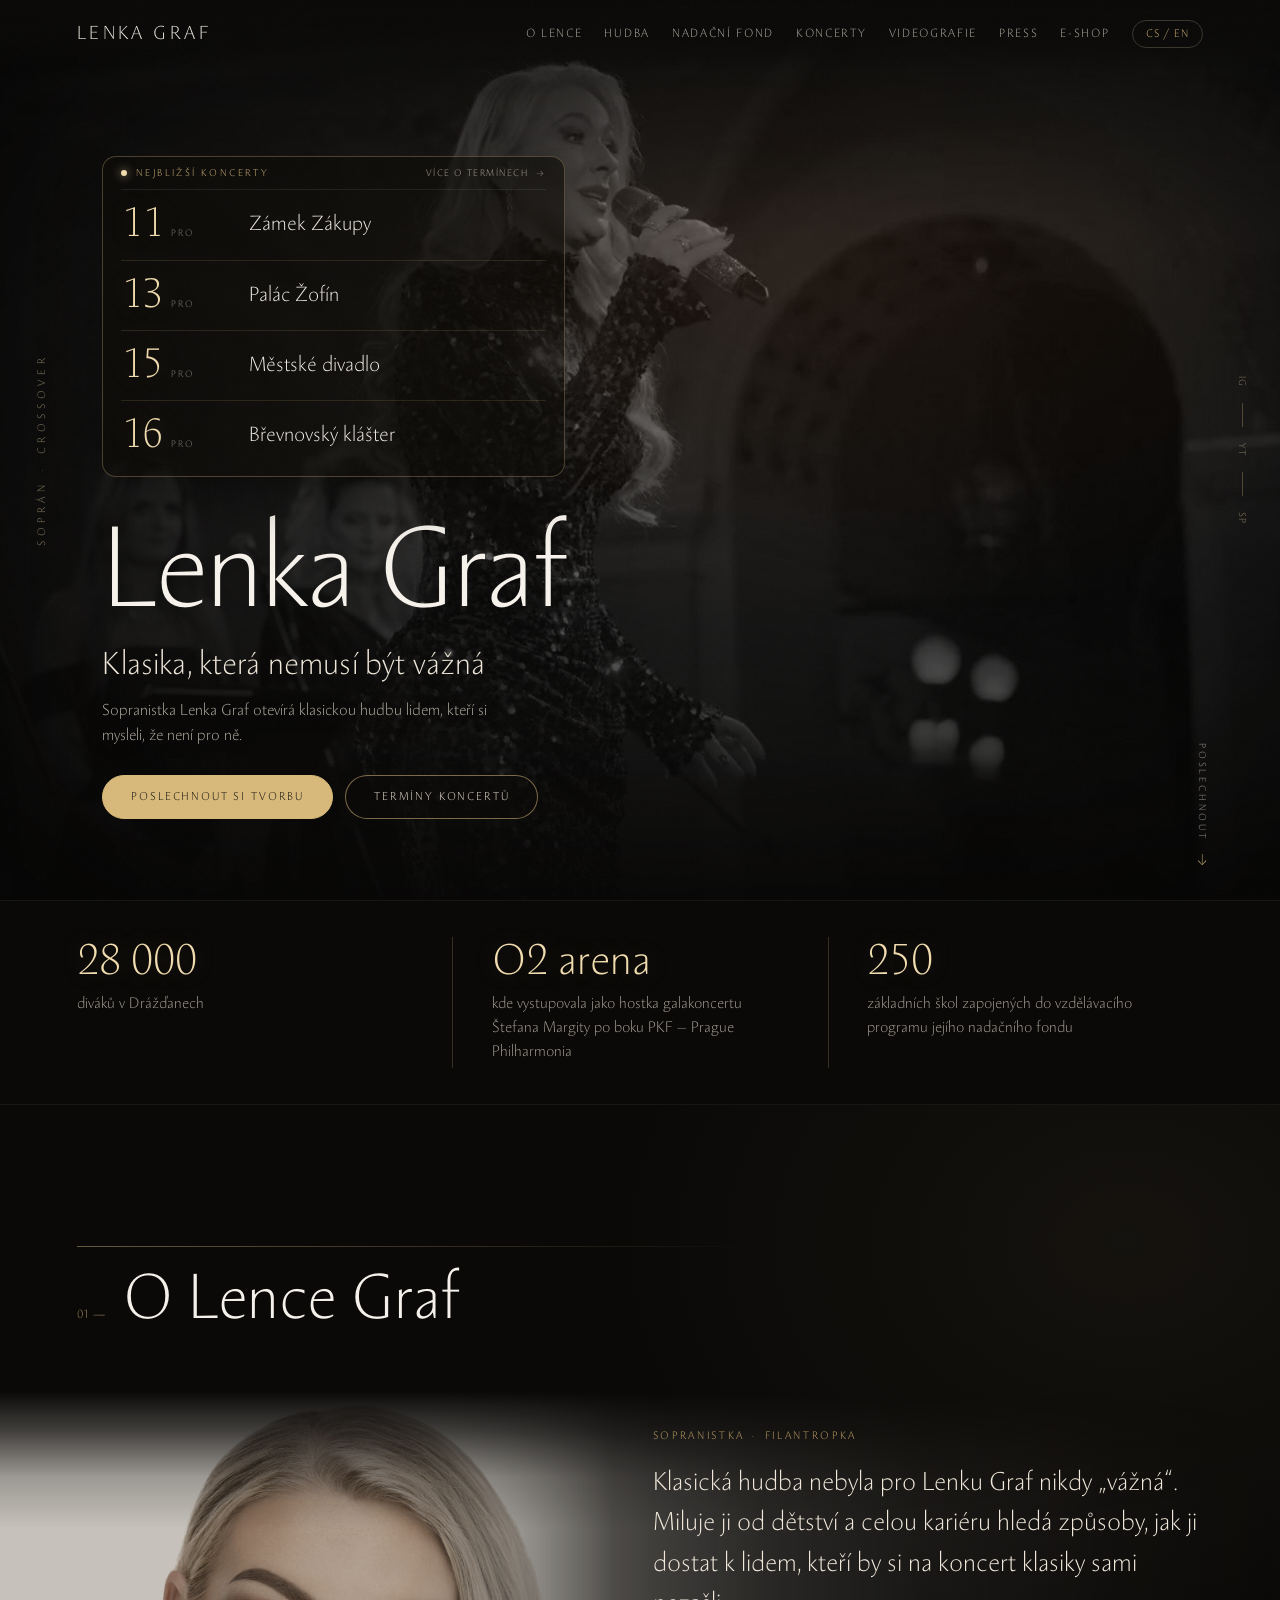
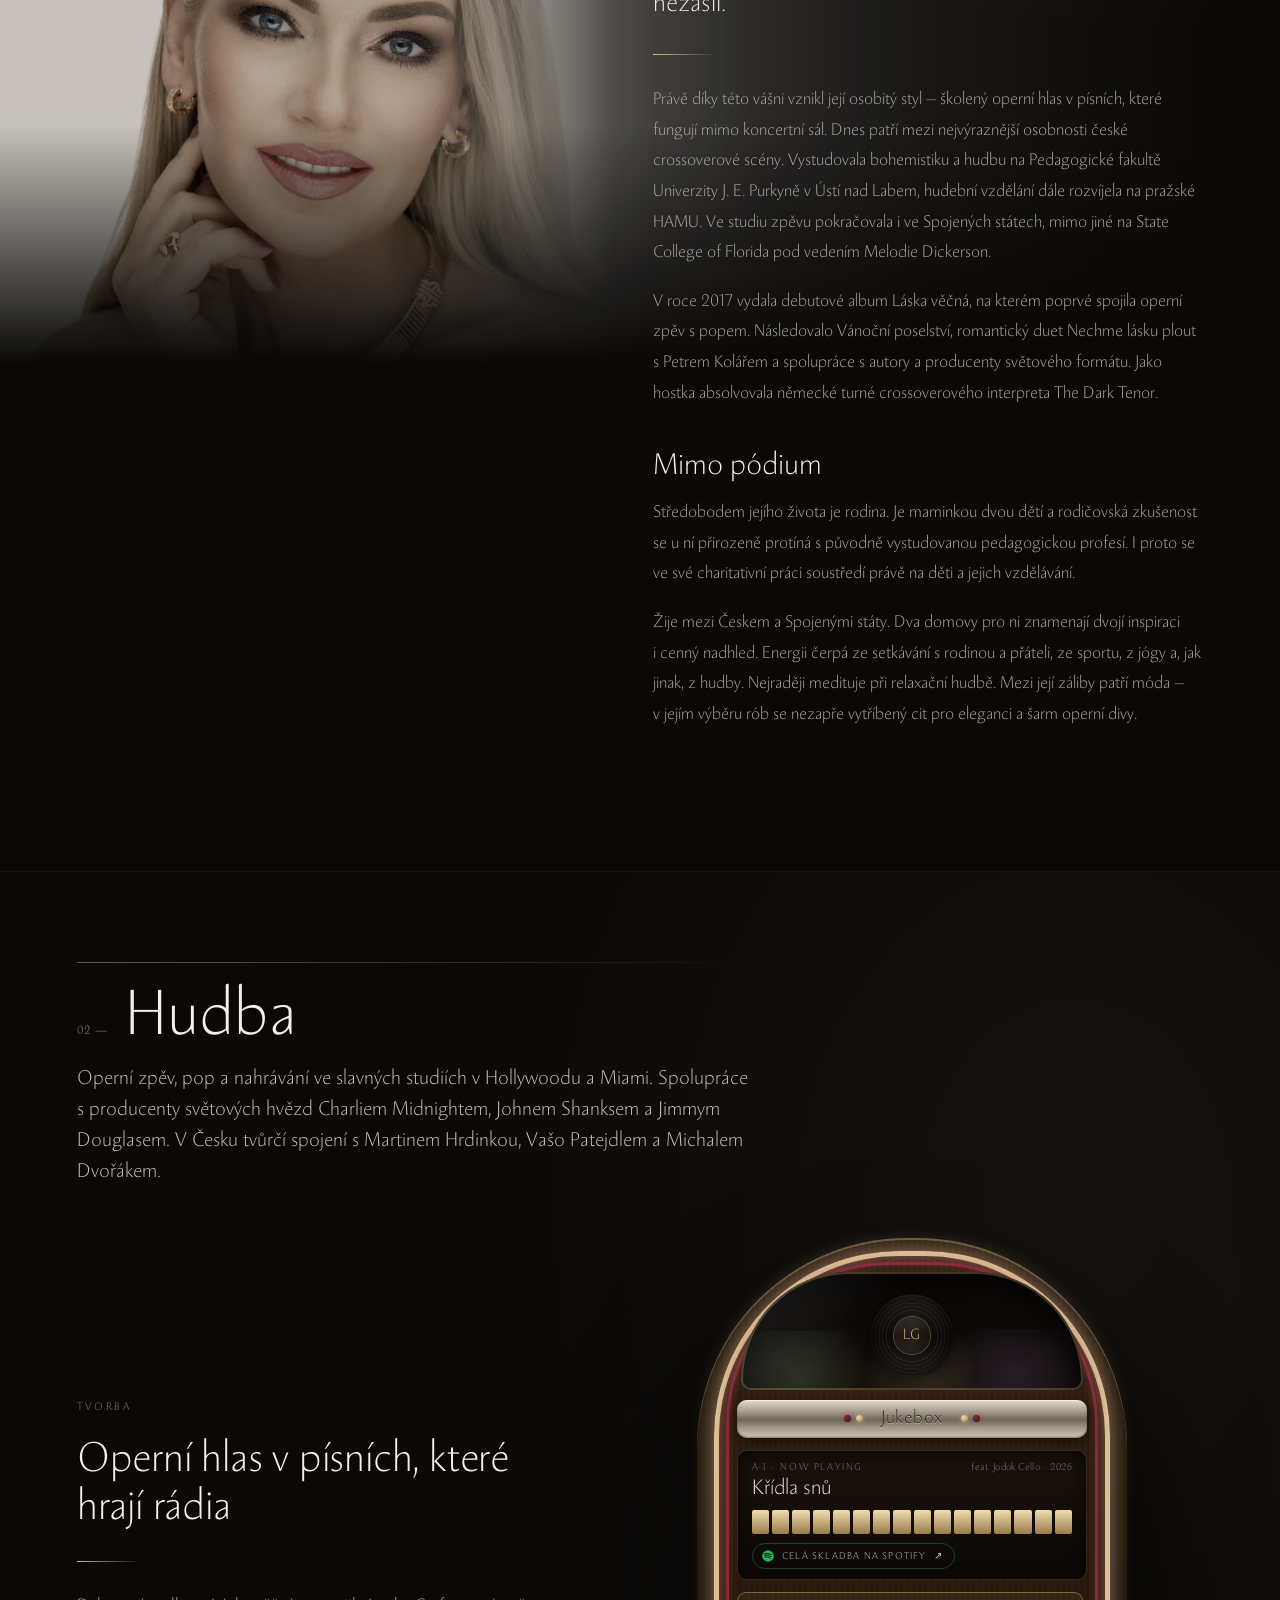
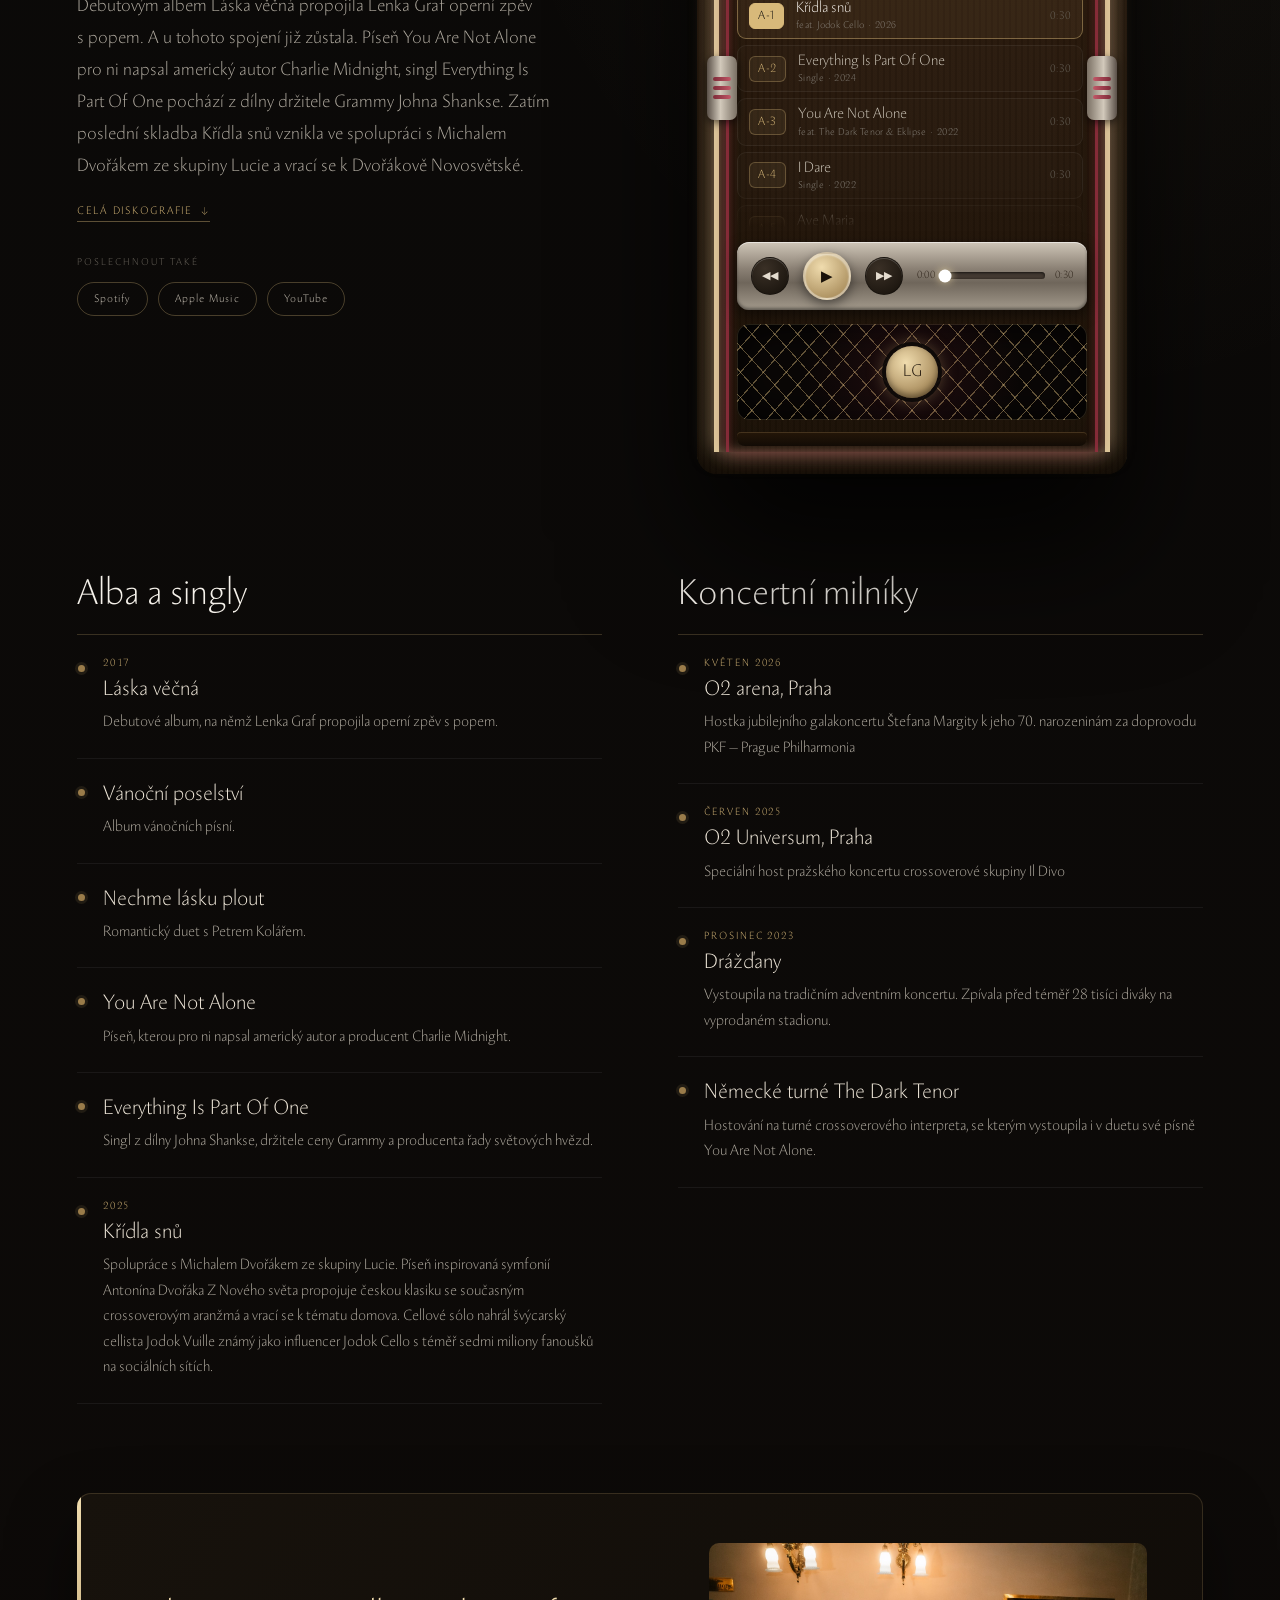
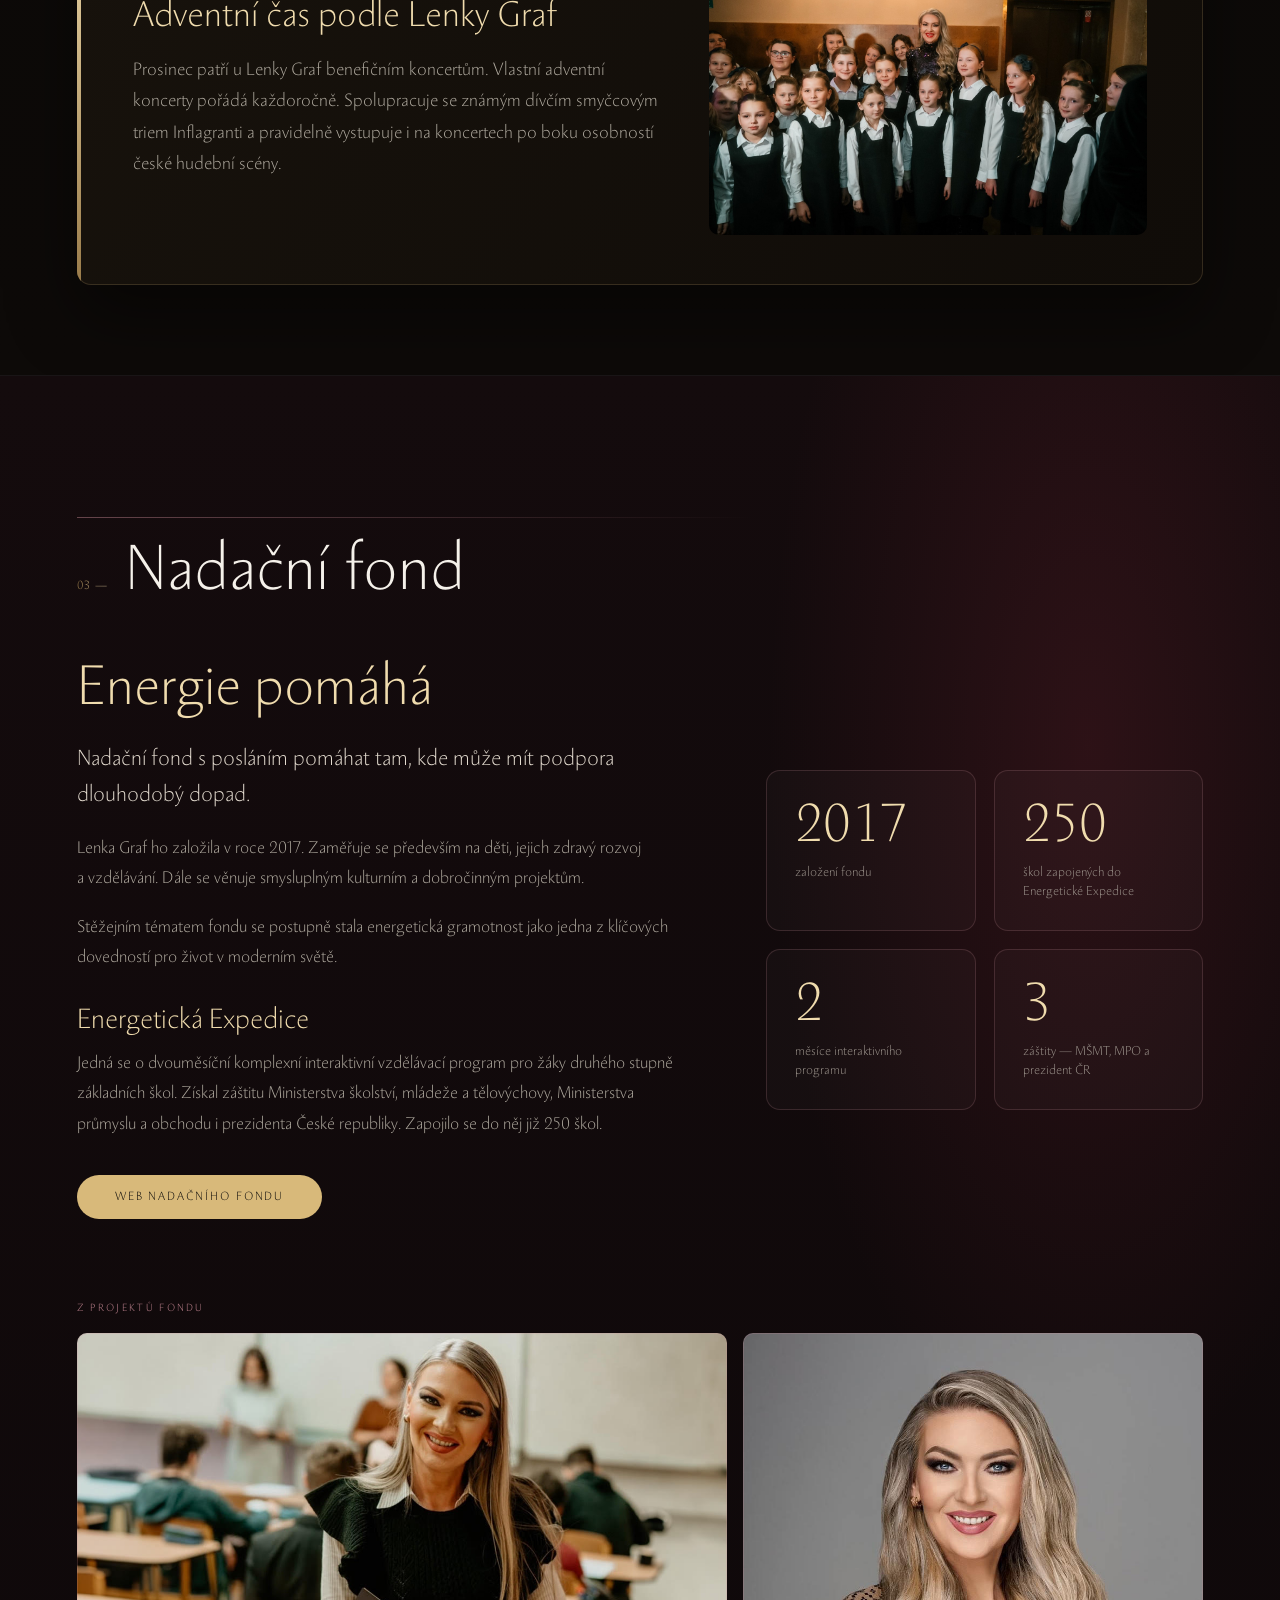
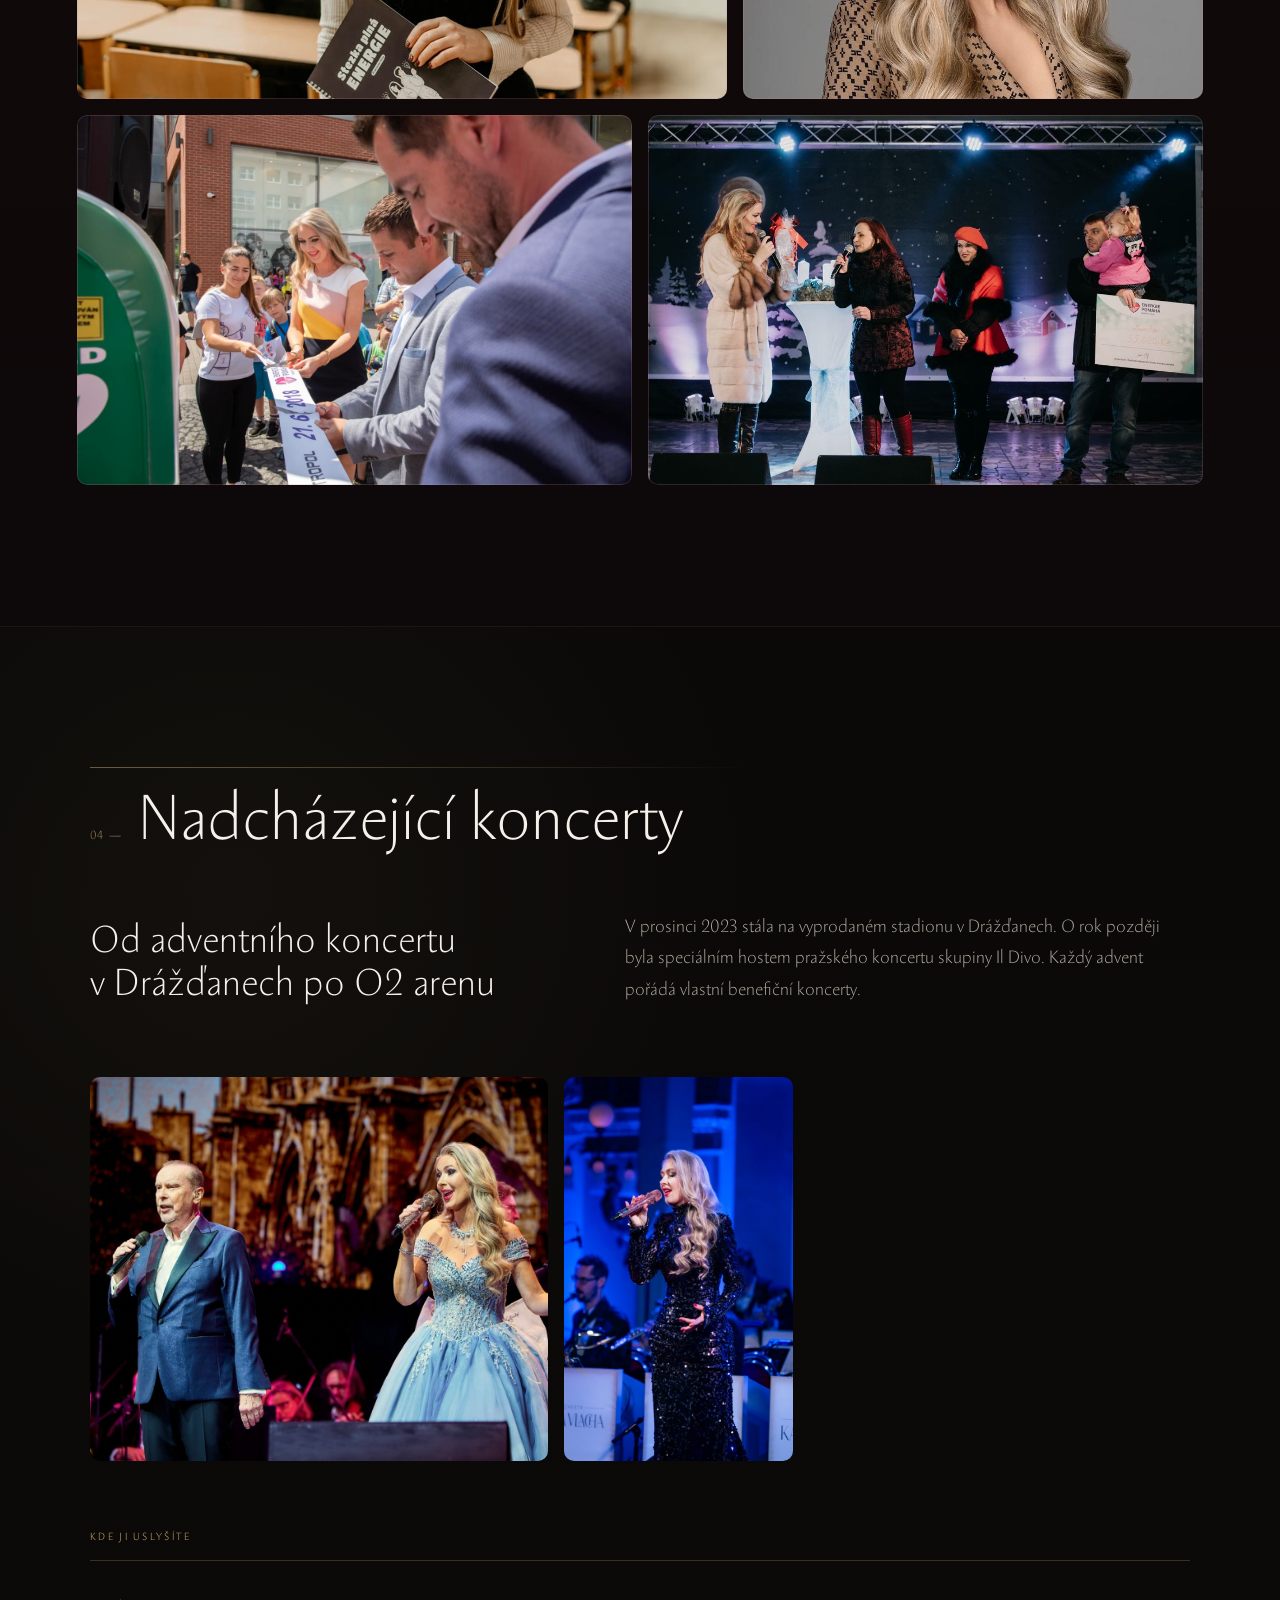
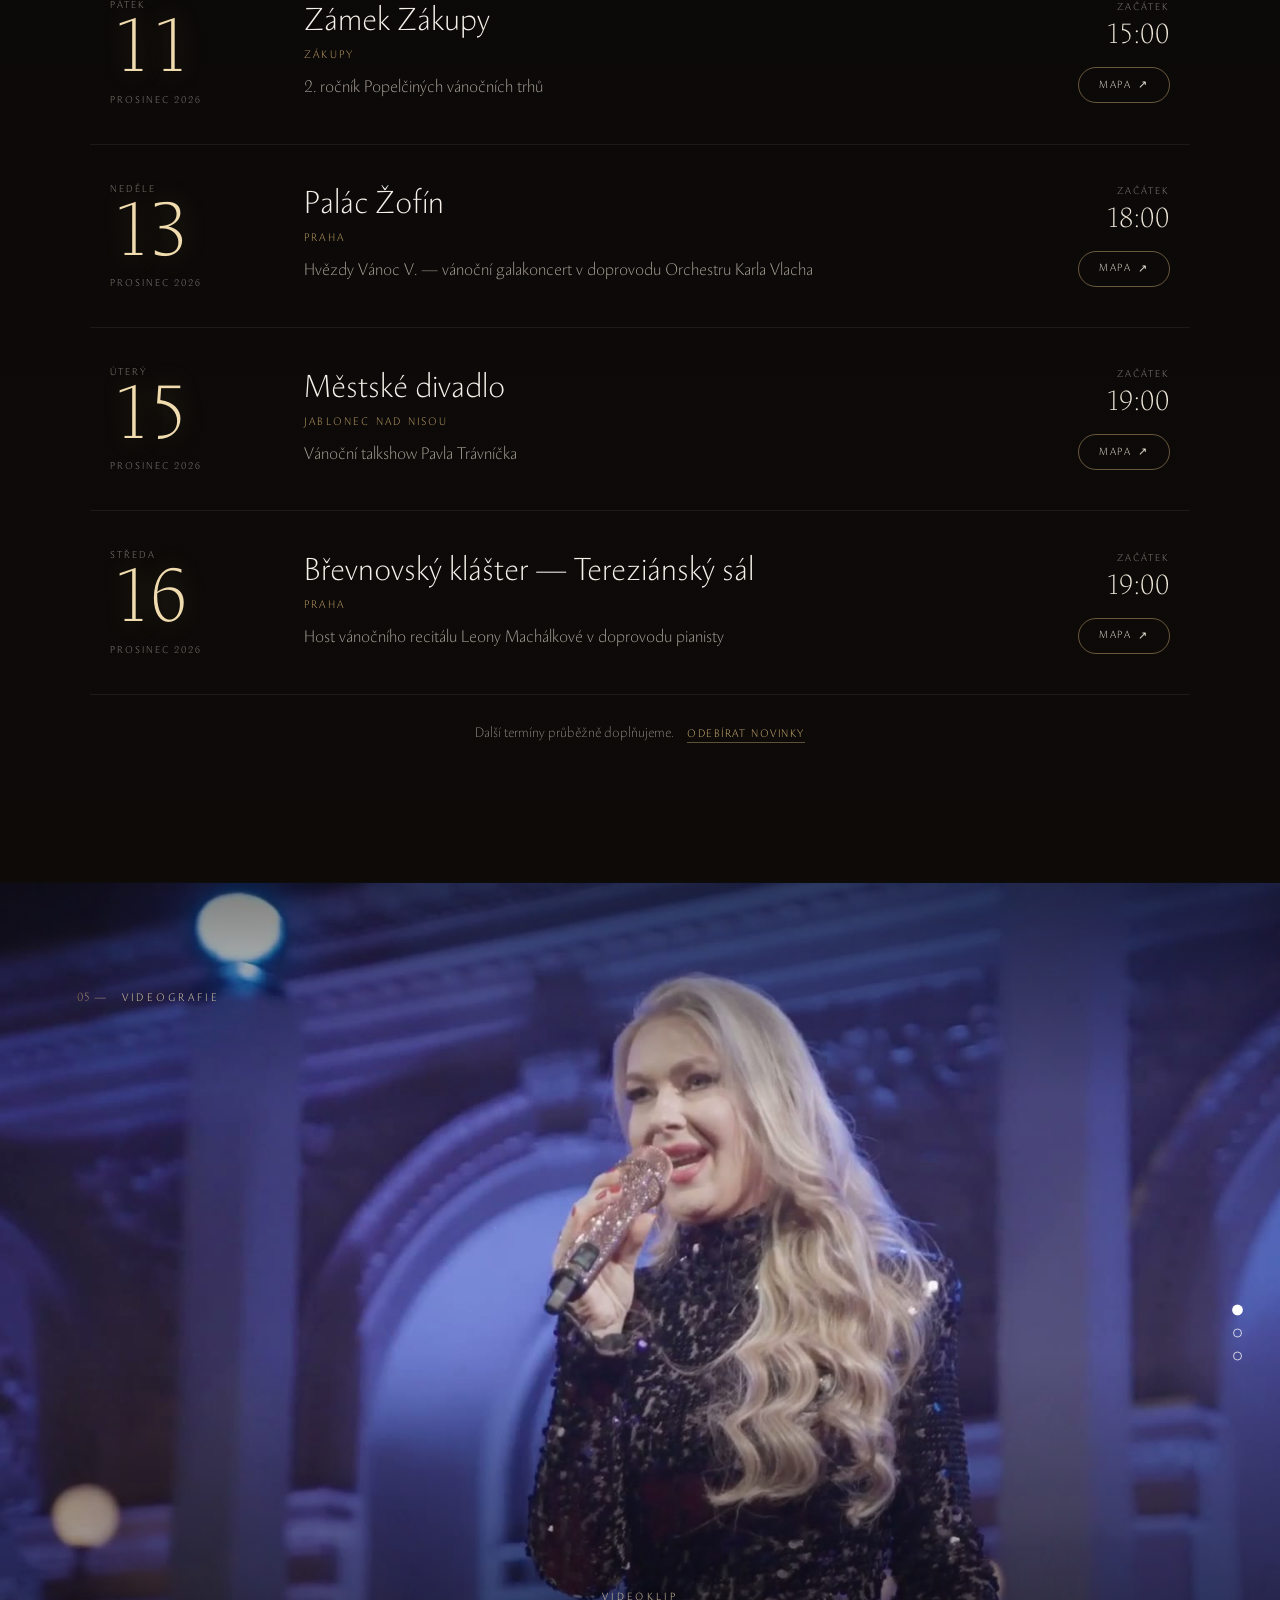
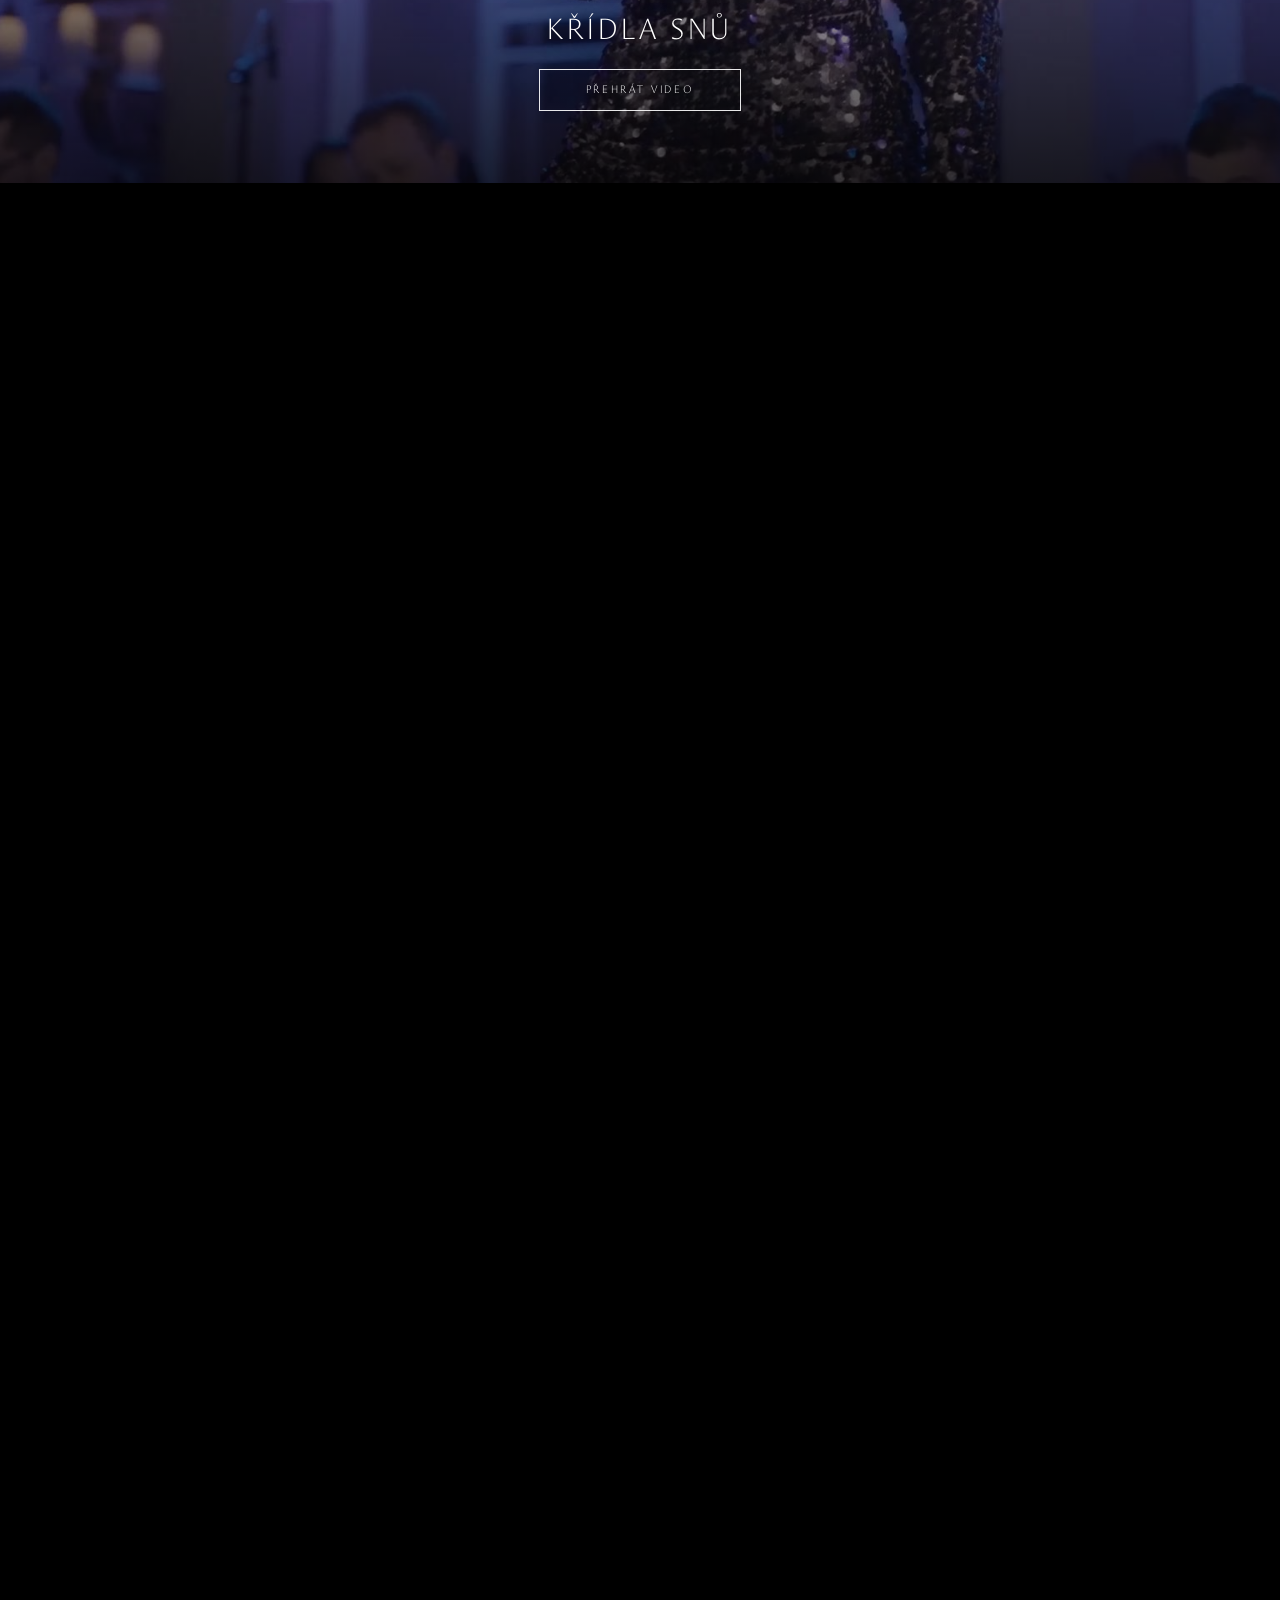
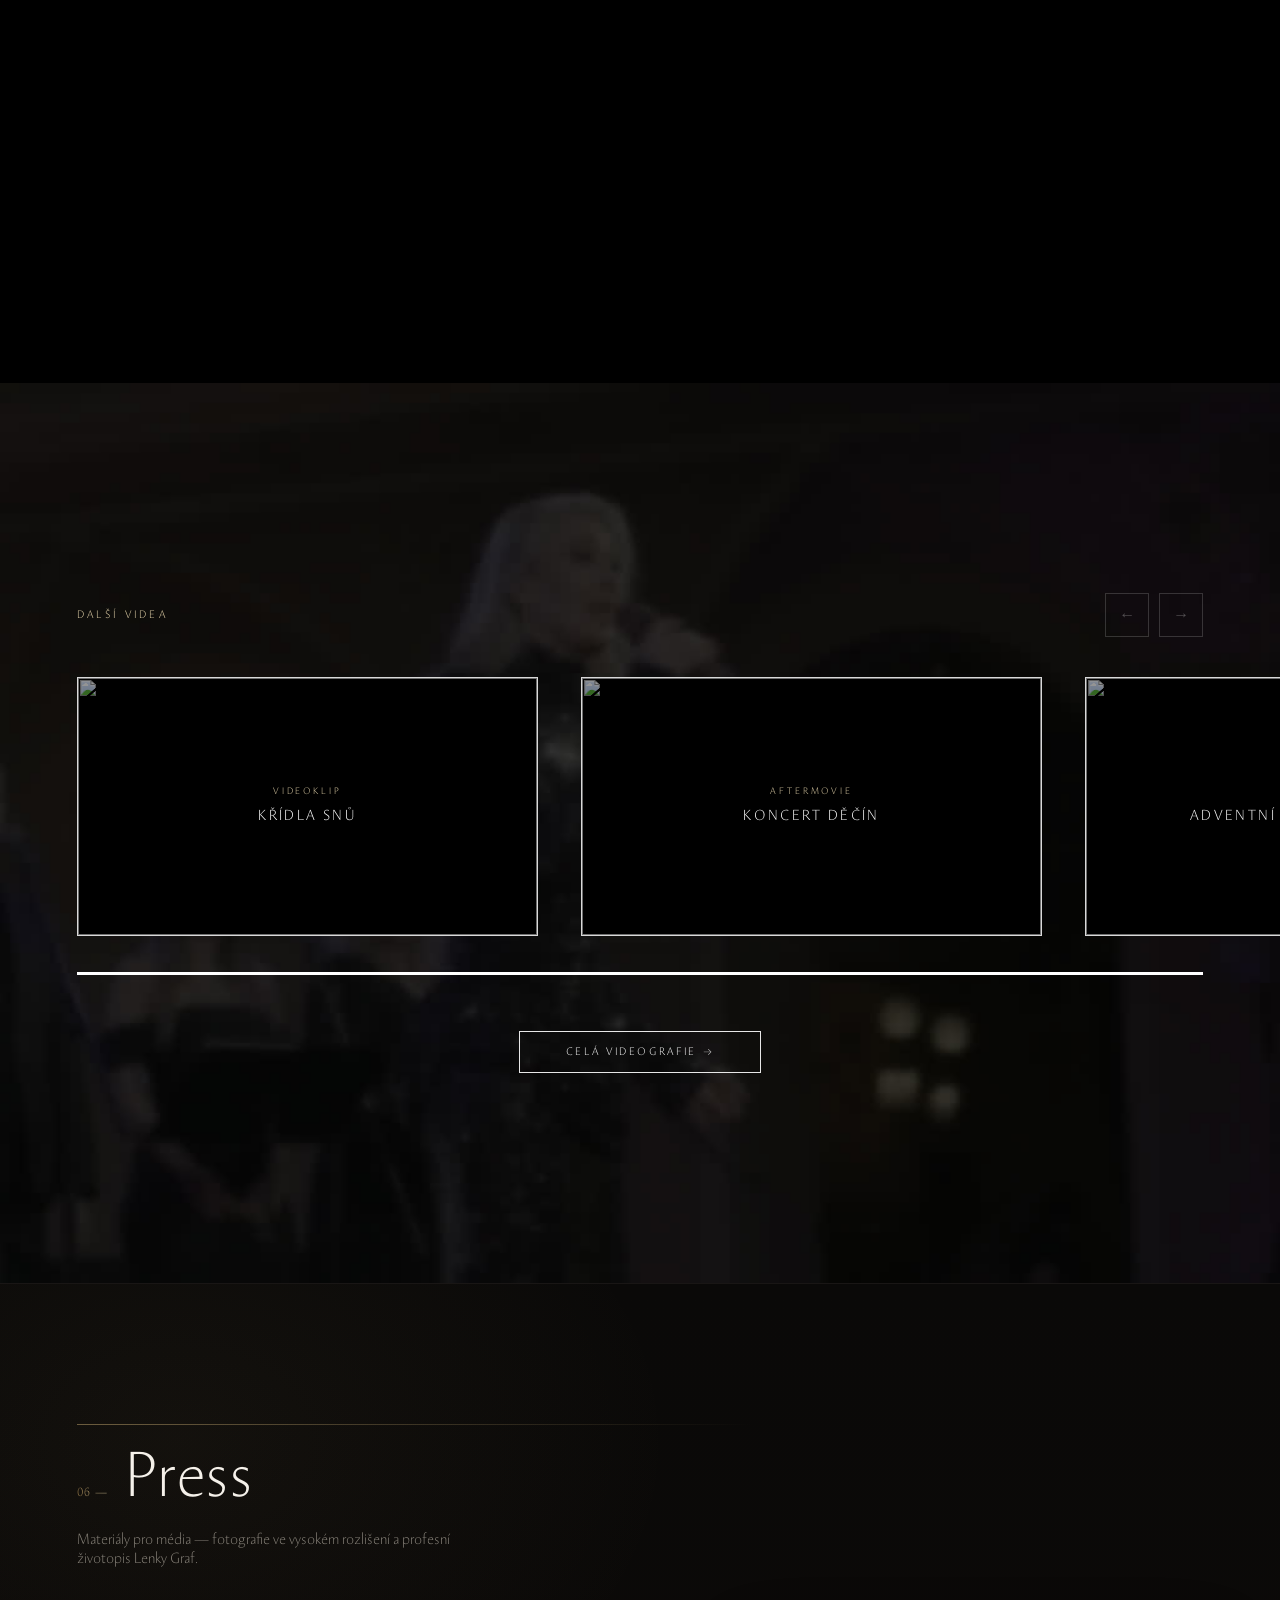
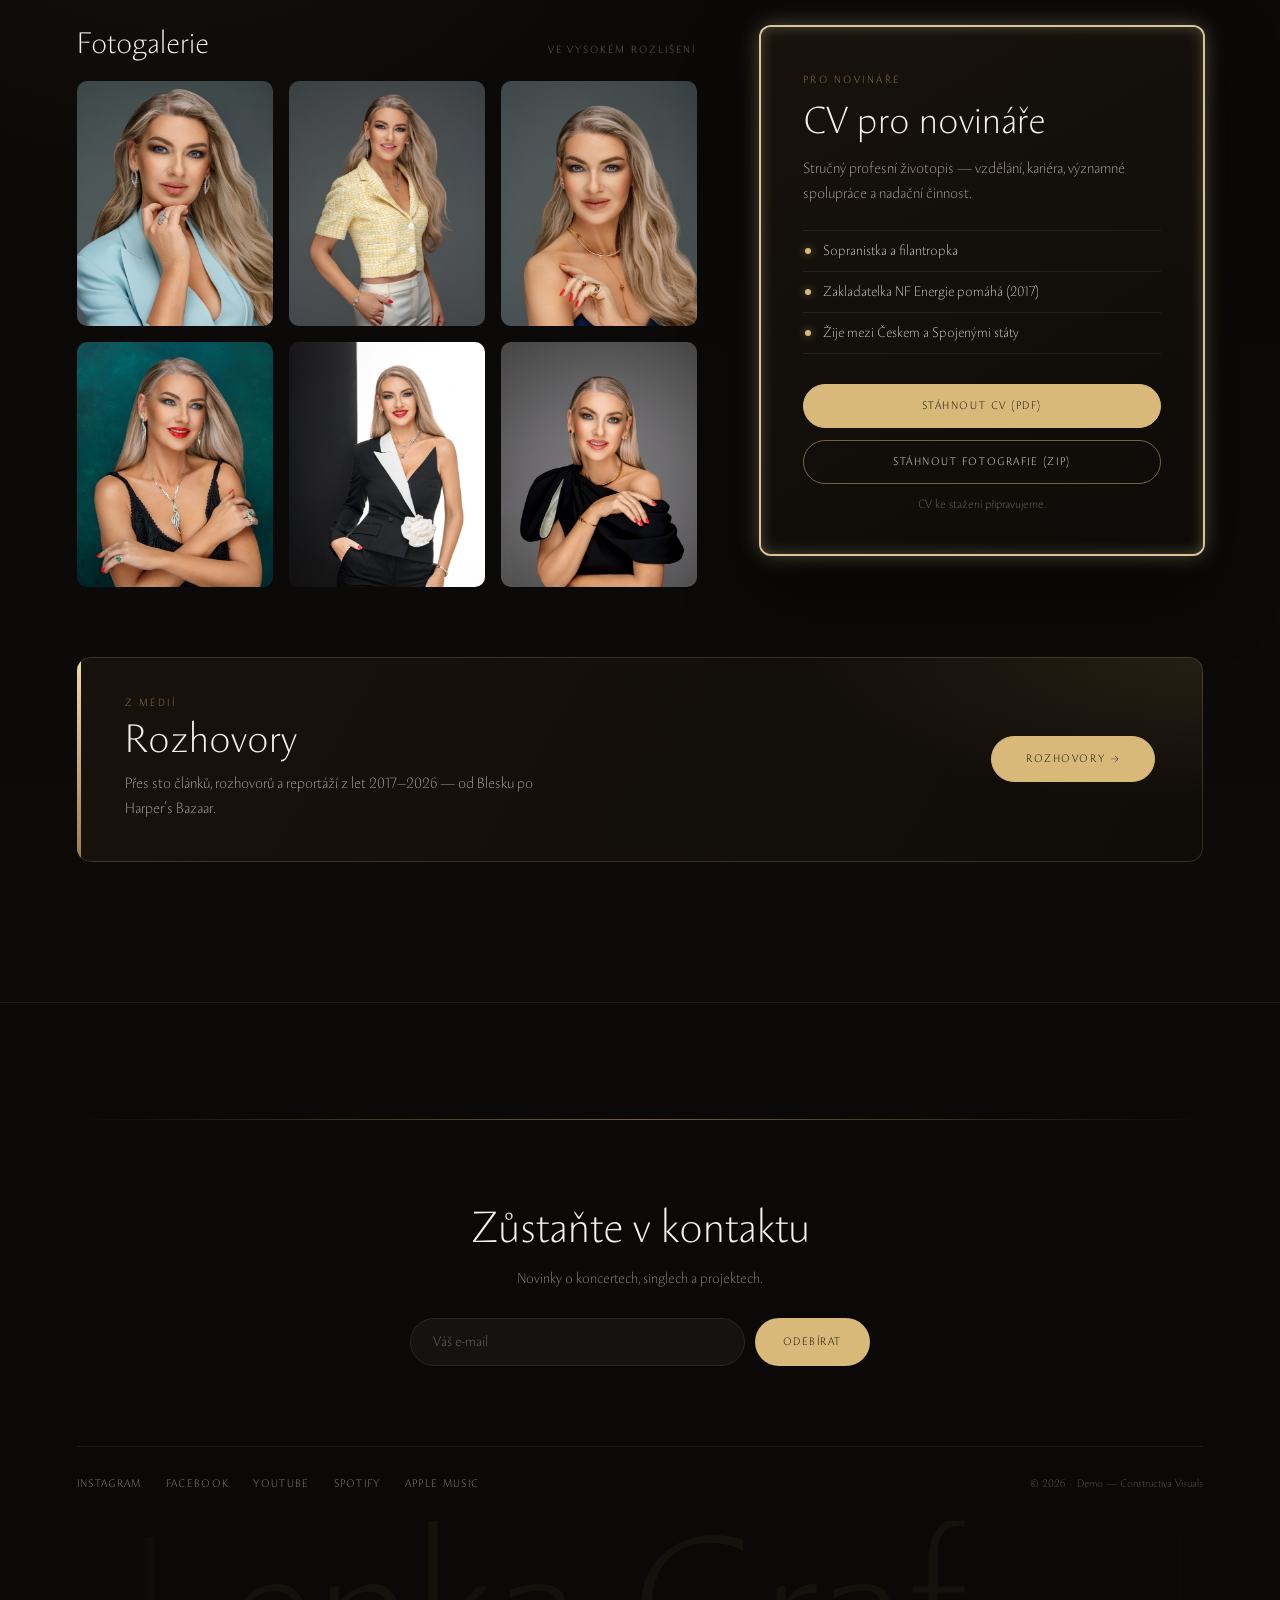
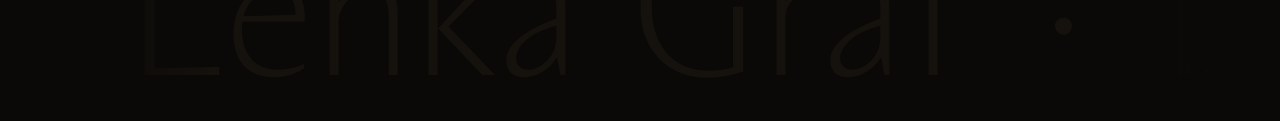
==== commit 6a0829ab: "feat(hudba): rozšířený perex — studia, producenti a české spolupráce Co-Authored-By: Claude Opus 5.5" ====
--- a/index.html
+++ b/index.html
@@ -348,7 +348,7 @@
   }
 
   /* ═══════════════ 02 HUDBA — perex, diskografie, milníky, advent ═══════════════ */
-  .music-perex{ margin-bottom:clamp(34px,4vw,52px); max-width:52ch; font-size:clamp(17px,1.9vw,20px); line-height:1.55; color:#cfc8bb; }
+  .music-perex{ margin-bottom:clamp(34px,4vw,52px); max-width:62ch; font-size:clamp(17px,1.9vw,20px); line-height:1.55; color:#cfc8bb; }
   .text-cta{ display:inline-flex; align-items:center; gap:8px; padding-bottom:3px; border-bottom:1px solid rgba(216,185,122,.4); color:#d8b97a;
     font-size:11px; letter-spacing:.16em; text-transform:uppercase; text-decoration:none; transition:border-color .3s, color .3s; }
   .text-cta:hover{ border-color:#d8b97a; color:#f0dcae; }
@@ -816,7 +816,7 @@
           <h2 data-i18n="music.title" style="font-family:var(--font); font-weight:500; font-size:clamp(34px,5.5vw,64px); line-height:1; color:#f5f1ea;">Hudba</h2>
         </div>
       </div>
-      <p data-reveal data-i18n="music.sub" class="music-perex">Operní zpěv, pop a&nbsp;spolupráce s&nbsp;producenty, kteří pracovali se světovými hvězdami.</p>
+      <p data-reveal data-i18n="music.sub" class="music-perex">Operní zpěv, pop a&nbsp;nahrávání ve slavných studiích v&nbsp;Hollywoodu a&nbsp;Miami. Spolupráce s&nbsp;producenty světových hvězd Charliem Midnightem, Johnem Shanksem a&nbsp;Jimmym Douglasem. V&nbsp;Česku tvůrčí spojení s&nbsp;Martinem Hrdinkou, Vašo Patejdlem a&nbsp;Michalem Dvořákem.</p>
 
       <div style="display:flex; flex-wrap:wrap; gap:clamp(34px,5vw,72px); align-items:center; justify-content:center;">
         <!-- EDITORIAL -->
@@ -1321,7 +1321,7 @@
   ];
 
   var I18N = {
-    cs: { 'nav.music':'Hudba','nav.shows':'Koncerty','nav.foundation':'Nadační fond','hero.claim':'Klasika, která nemusí být vážná','hero.scroll':'Poslechnout','hero.vtext':'Soprán · Crossover','about.listen':'Poslechnout také','music.sub':'Operní zpěv, pop a spolupráce s producenty, kteří pracovali se světovými hvězdami.','music.ended':'Konec ukázky','music.fullSpotify':'Celá skladba na Spotify','shows.title':'Nadcházející koncerty','shows.soon':'Připravujeme','shows.soonTitle':'Nové termíny brzy oznámíme','shows.soonBody':'Program dalších koncertů právě připravujeme. Termíny i vstupenky zveřejníme zde — odběratelé novinek se je dozví jako první.','shows.soonCta':'Odebírat novinky','hero.nextGigs':'Nejbližší koncerty','mo.1':'led','mo.2':'úno','mo.3':'bře','mo.4':'dub','mo.5':'kvě','mo.6':'čvn','mo.7':'čvc','mo.8':'srp','mo.9':'zář','mo.10':'říj','mo.11':'lis','mo.12':'pro','hero.moreGigs':'Více o termínech','press.mediaKick':'Z médií','press.mediaTitle':'Rozhovory','press.mediaBody':'Přes sto článků, rozhovorů a reportáží z let 2017–2026 — od Blesku po Harper’s Bazaar.','press.mediaCta':'Rozhovory','shows.note':'Další termíny průběžně doplňujeme.','shows.start':'Začátek','shows.map':'Mapa','shows.m12':'Prosinec 2026','shows.fri':'Pátek','shows.sun':'Neděle','shows.tue':'Úterý','shows.wed':'Středa','show1.venue':'Zámek Zákupy','show1.city':'Zákupy','show1.desc':'2. ročník Popelčiných vánočních trhů','show2.venue':'Palác Žofín','show2.city':'Praha','show2.desc':'Hvězdy Vánoc V. — vánoční galakoncert v doprovodu Orchestru Karla Vlacha','show3.venue':'Městské divadlo','show3.city':'Jablonec nad Nisou','show3.desc':'Vánoční talkshow Pavla Trávníčka','show4.venue':'Břevnovský klášter — Tereziánský sál','show4.short':'Břevnovský klášter','show4.city':'Praha','show4.desc':'Host vánočního recitálu Leony Machálkové v doprovodu pianisty','video.all':'Celá videografie','news.title':'Zůstaňte v kontaktu','news.sub':'Novinky o koncertech, singlech a projektech.','news.btn':'Odebírat','news.ph':'Váš e-mail','news.thanks':'Děkujeme! Brzy se ozveme.',
+    cs: { 'nav.music':'Hudba','nav.shows':'Koncerty','nav.foundation':'Nadační fond','hero.claim':'Klasika, která nemusí být vážná','hero.scroll':'Poslechnout','hero.vtext':'Soprán · Crossover','about.listen':'Poslechnout také','music.sub':'Operní zpěv, pop a nahrávání ve slavných studiích v Hollywoodu a Miami. Spolupráce s producenty světových hvězd Charliem Midnightem, Johnem Shanksem a Jimmym Douglasem. V Česku tvůrčí spojení s Martinem Hrdinkou, Vašo Patejdlem a Michalem Dvořákem.','music.ended':'Konec ukázky','music.fullSpotify':'Celá skladba na Spotify','shows.title':'Nadcházející koncerty','shows.soon':'Připravujeme','shows.soonTitle':'Nové termíny brzy oznámíme','shows.soonBody':'Program dalších koncertů právě připravujeme. Termíny i vstupenky zveřejníme zde — odběratelé novinek se je dozví jako první.','shows.soonCta':'Odebírat novinky','hero.nextGigs':'Nejbližší koncerty','mo.1':'led','mo.2':'úno','mo.3':'bře','mo.4':'dub','mo.5':'kvě','mo.6':'čvn','mo.7':'čvc','mo.8':'srp','mo.9':'zář','mo.10':'říj','mo.11':'lis','mo.12':'pro','hero.moreGigs':'Více o termínech','press.mediaKick':'Z médií','press.mediaTitle':'Rozhovory','press.mediaBody':'Přes sto článků, rozhovorů a reportáží z let 2017–2026 — od Blesku po Harper’s Bazaar.','press.mediaCta':'Rozhovory','shows.note':'Další termíny průběžně doplňujeme.','shows.start':'Začátek','shows.map':'Mapa','shows.m12':'Prosinec 2026','shows.fri':'Pátek','shows.sun':'Neděle','shows.tue':'Úterý','shows.wed':'Středa','show1.venue':'Zámek Zákupy','show1.city':'Zákupy','show1.desc':'2. ročník Popelčiných vánočních trhů','show2.venue':'Palác Žofín','show2.city':'Praha','show2.desc':'Hvězdy Vánoc V. — vánoční galakoncert v doprovodu Orchestru Karla Vlacha','show3.venue':'Městské divadlo','show3.city':'Jablonec nad Nisou','show3.desc':'Vánoční talkshow Pavla Trávníčka','show4.venue':'Břevnovský klášter — Tereziánský sál','show4.short':'Břevnovský klášter','show4.city':'Praha','show4.desc':'Host vánočního recitálu Leony Machálkové v doprovodu pianisty','video.all':'Celá videografie','news.title':'Zůstaňte v kontaktu','news.sub':'Novinky o koncertech, singlech a projektech.','news.btn':'Odebírat','news.ph':'Váš e-mail','news.thanks':'Děkujeme! Brzy se ozveme.',
           'nav.video':'Videografie','nav.shop':'E-shop',
           'nav.about':'O Lence','nav.press':'Press','about.title':'O Lence Graf','about.role':'Sopranistka · Filantropka','about.lead':'Klasická hudba nebyla pro Lenku Graf nikdy „vážná“. Miluje ji od dětství a celou kariéru hledá způsoby, jak ji dostat k lidem, kteří by si na koncert klasiky sami nezašli.','about.p2':'V roce 2017 vydala debutové album <em>Láska věčná</em>, na kterém poprvé spojila operní zpěv s popem. Následovalo <em>Vánoční poselství</em>, romantický duet <em>Nechme lásku plout</em> s Petrem Kolářem a spolupráce s autory a producenty světového formátu. Jako hostka absolvovala německé turné crossoverového interpreta The Dark Tenor.','about.p3':'Středobodem jejího života je rodina. Je maminkou dvou dětí a rodičovská zkušenost se u ní přirozeně protíná s původně vystudovanou pedagogickou profesí. I proto se ve své charitativní práci soustředí právě na děti a jejich vzdělávání.','about.p4':'Žije mezi Českem a Spojenými státy. Dva domovy pro ni znamenají dvojí inspiraci i cenný nadhled. Energii čerpá ze setkávání s rodinou a přáteli, ze sportu, z jógy a, jak jinak, z hudby. Nejraději medituje při relaxační hudbě. Mezi její záliby patří móda – v jejím výběru rób se nezapře vytříbený cit pro eleganci a šarm operní divy.','ph.press':'Tisková fotografie','music.title':'Hudba','music.kicker':'Tvorba','music.body':'Debutovým albem <em>Láska věčná</em> propojila Lenka Graf operní zpěv s popem. A u tohoto spojení již zůstala. Píseň <em>You Are Not Alone</em> pro ni napsal americký autor Charlie Midnight, singl <em>Everything Is Part Of One</em> pochází z dílny držitele Grammy Johna Shankse. Zatím poslední skladba <em>Křídla snů</em> vznikla ve spolupráci s Michalem Dvořákem ze skupiny Lucie a vrací se k Dvořákově <em>Novosvětské</em>.','found.kicker':'Nadační fond','found.lead':'Nadační fond s posláním pomáhat tam, kde může mít podpora dlouhodobý dopad.','found.p2':'Stěžejním tématem fondu se postupně stala energetická gramotnost jako jedna z klíčových dovedností pro život v moderním světě.','found.s1':'založení fondu','found.s2':'škol zapojených do Energetické Expedice','found.s3':'měsíce interaktivního programu','found.s4':'záštity — MŠMT, MPO a prezident ČR','found.gallery':'Z projektů fondu','found.cta':'Web nadačního fondu','press.sub':'Materiály pro média — fotografie ve vysokém rozlišení a profesní životopis Lenky Graf.','press.gallery':'Fotogalerie','press.gallerySub':'Ve vysokém rozlišení','press.kick':'Pro novináře','press.cvTitle':'CV pro novináře','press.cvBody':'Stručný profesní životopis — vzdělání, kariéra, významné spolupráce a nadační činnost.','press.f1':'Sopranistka a filantropka','press.f2':'Zakladatelka NF Energie pomáhá (2017)','press.f3':'Žije mezi Českem a Spojenými státy','press.cv':'Stáhnout CV (PDF)','press.photos':'Stáhnout fotografie (ZIP)','press.soon':'CV ke stažení připravujeme.',
           'video.title':'Videografie','video.watch':'Přehrát video','klip.v2':'Nechme lásku plout','after.v3':'KVIFF 2026','rep.v5':'Host koncertu Il Divo','video.more':'Další videa','klip.kick':'Videoklip',
@@ -1369,7 +1369,7 @@
           'stage.body':'V prosinci 2023 stála na vyprodaném stadionu v Drážďanech. O rok později byla speciálním hostem pražského koncertu skupiny Il Divo. Každý advent pořádá vlastní benefiční koncerty.',
           'stage.cta':'Kde ji uslyšíte',
           'video.soon':'Připravujeme' },
-    en: { 'nav.music':'Music','nav.shows':'Shows','nav.foundation':'Foundation','hero.claim':'Classical music that doesn’t have to be serious','hero.scroll':'Listen','hero.vtext':'Soprano · Crossover','about.listen':'Listen also','music.sub':'Operatic singing, pop and collaborations with producers who have worked with international stars.','music.ended':'End of preview','music.fullSpotify':'Full song on Spotify','shows.title':'Upcoming shows','shows.soon':'Coming soon','shows.soonTitle':'New dates to be announced','shows.soonBody':'The next concert programme is in the works. Dates and tickets will be published here — newsletter subscribers will be the first to know.','shows.soonCta':'Subscribe to news','hero.nextGigs':'Upcoming concerts','mo.1':'Jan','mo.2':'Feb','mo.3':'Mar','mo.4':'Apr','mo.5':'May','mo.6':'Jun','mo.7':'Jul','mo.8':'Aug','mo.9':'Sep','mo.10':'Oct','mo.11':'Nov','mo.12':'Dec','hero.moreGigs':'More dates','press.mediaKick':'In the media','press.mediaTitle':'Interviews','press.mediaBody':'Over a hundred articles, interviews and features from 2017–2026 — from Blesk to Harper’s Bazaar.','press.mediaCta':'Interviews','shows.note':'More dates will be added as they are confirmed.','shows.start':'Starts','shows.map':'Map','shows.m12':'December 2026','shows.fri':'Friday','shows.sun':'Sunday','shows.tue':'Tuesday','shows.wed':'Wednesday','show1.venue':'Zákupy Castle','show1.city':'Zákupy','show1.desc':'Cinderella’s Christmas Market — 2nd edition','show2.venue':'Žofín Palace','show2.city':'Prague','show2.desc':'Stars of Christmas V — Christmas gala concert with the Karel Vlach Orchestra','show3.venue':'Municipal Theatre','show3.city':'Jablonec nad Nisou','show3.desc':'Pavel Trávníček’s Christmas talk show','show4.venue':'Břevnov Monastery — Theresian Hall','show4.short':'Břevnov Monastery','show4.city':'Prague','show4.desc':'Guest at Leona Machálková’s Christmas recital with piano accompaniment','video.all':'Full videography','news.title':'Stay in touch','news.sub':'News about concerts, singles and projects.','news.btn':'Subscribe','news.ph':'Your e-mail','news.thanks':'Thank you — we will be in touch.',
+    en: { 'nav.music':'Music','nav.shows':'Shows','nav.foundation':'Foundation','hero.claim':'Classical music that doesn’t have to be serious','hero.scroll':'Listen','hero.vtext':'Soprano · Crossover','about.listen':'Listen also','music.sub':'Operatic singing, pop and recording in renowned studios in Hollywood and Miami. Collaborations with producers of international stars Charlie Midnight, John Shanks and Jimmy Douglas. In the Czech Republic, creative partnerships with Martin Hrdinka, Vašo Patejdl and Michal Dvořák.','music.ended':'End of preview','music.fullSpotify':'Full song on Spotify','shows.title':'Upcoming shows','shows.soon':'Coming soon','shows.soonTitle':'New dates to be announced','shows.soonBody':'The next concert programme is in the works. Dates and tickets will be published here — newsletter subscribers will be the first to know.','shows.soonCta':'Subscribe to news','hero.nextGigs':'Upcoming concerts','mo.1':'Jan','mo.2':'Feb','mo.3':'Mar','mo.4':'Apr','mo.5':'May','mo.6':'Jun','mo.7':'Jul','mo.8':'Aug','mo.9':'Sep','mo.10':'Oct','mo.11':'Nov','mo.12':'Dec','hero.moreGigs':'More dates','press.mediaKick':'In the media','press.mediaTitle':'Interviews','press.mediaBody':'Over a hundred articles, interviews and features from 2017–2026 — from Blesk to Harper’s Bazaar.','press.mediaCta':'Interviews','shows.note':'More dates will be added as they are confirmed.','shows.start':'Starts','shows.map':'Map','shows.m12':'December 2026','shows.fri':'Friday','shows.sun':'Sunday','shows.tue':'Tuesday','shows.wed':'Wednesday','show1.venue':'Zákupy Castle','show1.city':'Zákupy','show1.desc':'Cinderella’s Christmas Market — 2nd edition','show2.venue':'Žofín Palace','show2.city':'Prague','show2.desc':'Stars of Christmas V — Christmas gala concert with the Karel Vlach Orchestra','show3.venue':'Municipal Theatre','show3.city':'Jablonec nad Nisou','show3.desc':'Pavel Trávníček’s Christmas talk show','show4.venue':'Břevnov Monastery — Theresian Hall','show4.short':'Břevnov Monastery','show4.city':'Prague','show4.desc':'Guest at Leona Machálková’s Christmas recital with piano accompaniment','video.all':'Full videography','news.title':'Stay in touch','news.sub':'News about concerts, singles and projects.','news.btn':'Subscribe','news.ph':'Your e-mail','news.thanks':'Thank you — we will be in touch.',
           'nav.video':'Videography','nav.shop':'E-shop',
           'nav.about':'About Lenka','nav.press':'Press','about.title':'About Lenka Graf','about.role':'Soprano · Philanthropist','about.lead':'Classical music has never been “serious” for Lenka Graf. She has loved it since childhood, and throughout her career she has looked for ways to bring it to people who would never go to a classical concert on their own.','about.p2':'In 2017 she released her debut album <em>Láska věčná</em> (Eternal Love), on which she first combined operatic singing with pop. It was followed by <em>Vánoční poselství</em> (Christmas Message), the romantic duet <em>Nechme lásku plout</em> with Petr Kolář, and collaborations with world-class songwriters and producers. As a guest, she toured Germany with crossover artist The Dark Tenor.','about.p3':'Family is at the heart of her life. She is the mother of two children, and her experience as a parent naturally meets her original training as a teacher. That is also why her charitable work focuses on children and their education.','about.p4':'She lives between the Czech Republic and the United States. Two homes mean a double source of inspiration and a valuable sense of perspective. She draws energy from time with family and friends, from sport, from yoga and – of course – from music. She most enjoys meditating to relaxing music. Fashion is another of her passions – her choice of gowns reveals a refined sense of elegance and the charm of an opera diva.','ph.press':'Press photo','music.title':'Music','music.kicker':'The music','music.body':'With her debut album <em>Láska věčná</em>, Lenka Graf combined operatic singing with pop – and she has stayed with that combination ever since. The song <em>You Are Not Alone</em> was written for her by American songwriter Charlie Midnight, and the single <em>Everything Is Part Of One</em> comes from Grammy winner John Shanks. Her latest song, <em>Křídla snů</em> (Wings of Dreams), was created with Michal Dvořák of the band Lucie and returns to Dvořák’s <em>New World Symphony</em>.','found.kicker':'Foundation','found.lead':'A foundation with the mission of helping where support can have a lasting impact.','found.p2':'Over time, energy literacy – one of the key skills for life in the modern world – has become the foundation’s central theme.','found.s1':'foundation established','found.s2':'schools in the Energy Expedition','found.s3':'months of interactive learning','found.s4':'patronages — two ministries and the President','found.gallery':'From the foundation’s projects','found.cta':'Foundation website','press.sub':'Media resources — high-resolution photos and Lenka Graf’s professional biography.','press.gallery':'Photo gallery','press.gallerySub':'High resolution','press.kick':'For journalists','press.cvTitle':'Press CV','press.cvBody':'A concise professional biography — education, career, key collaborations and charitable work.','press.f1':'Soprano and philanthropist','press.f2':'Founder of the Energie pomáhá foundation (2017)','press.f3':'Lives between the Czech Republic and the United States','press.cv':'Download CV (PDF)','press.photos':'Download photos (ZIP)','press.soon':'CV download coming soon.',
           'video.title':'Videography','video.watch':'Watch here','klip.v2':'Nechme lásku plout','after.v3':'Karlovy Vary IFF 2026','rep.v5':'Guest of Il Divo','video.more':'More videos','klip.kick':'Music video',
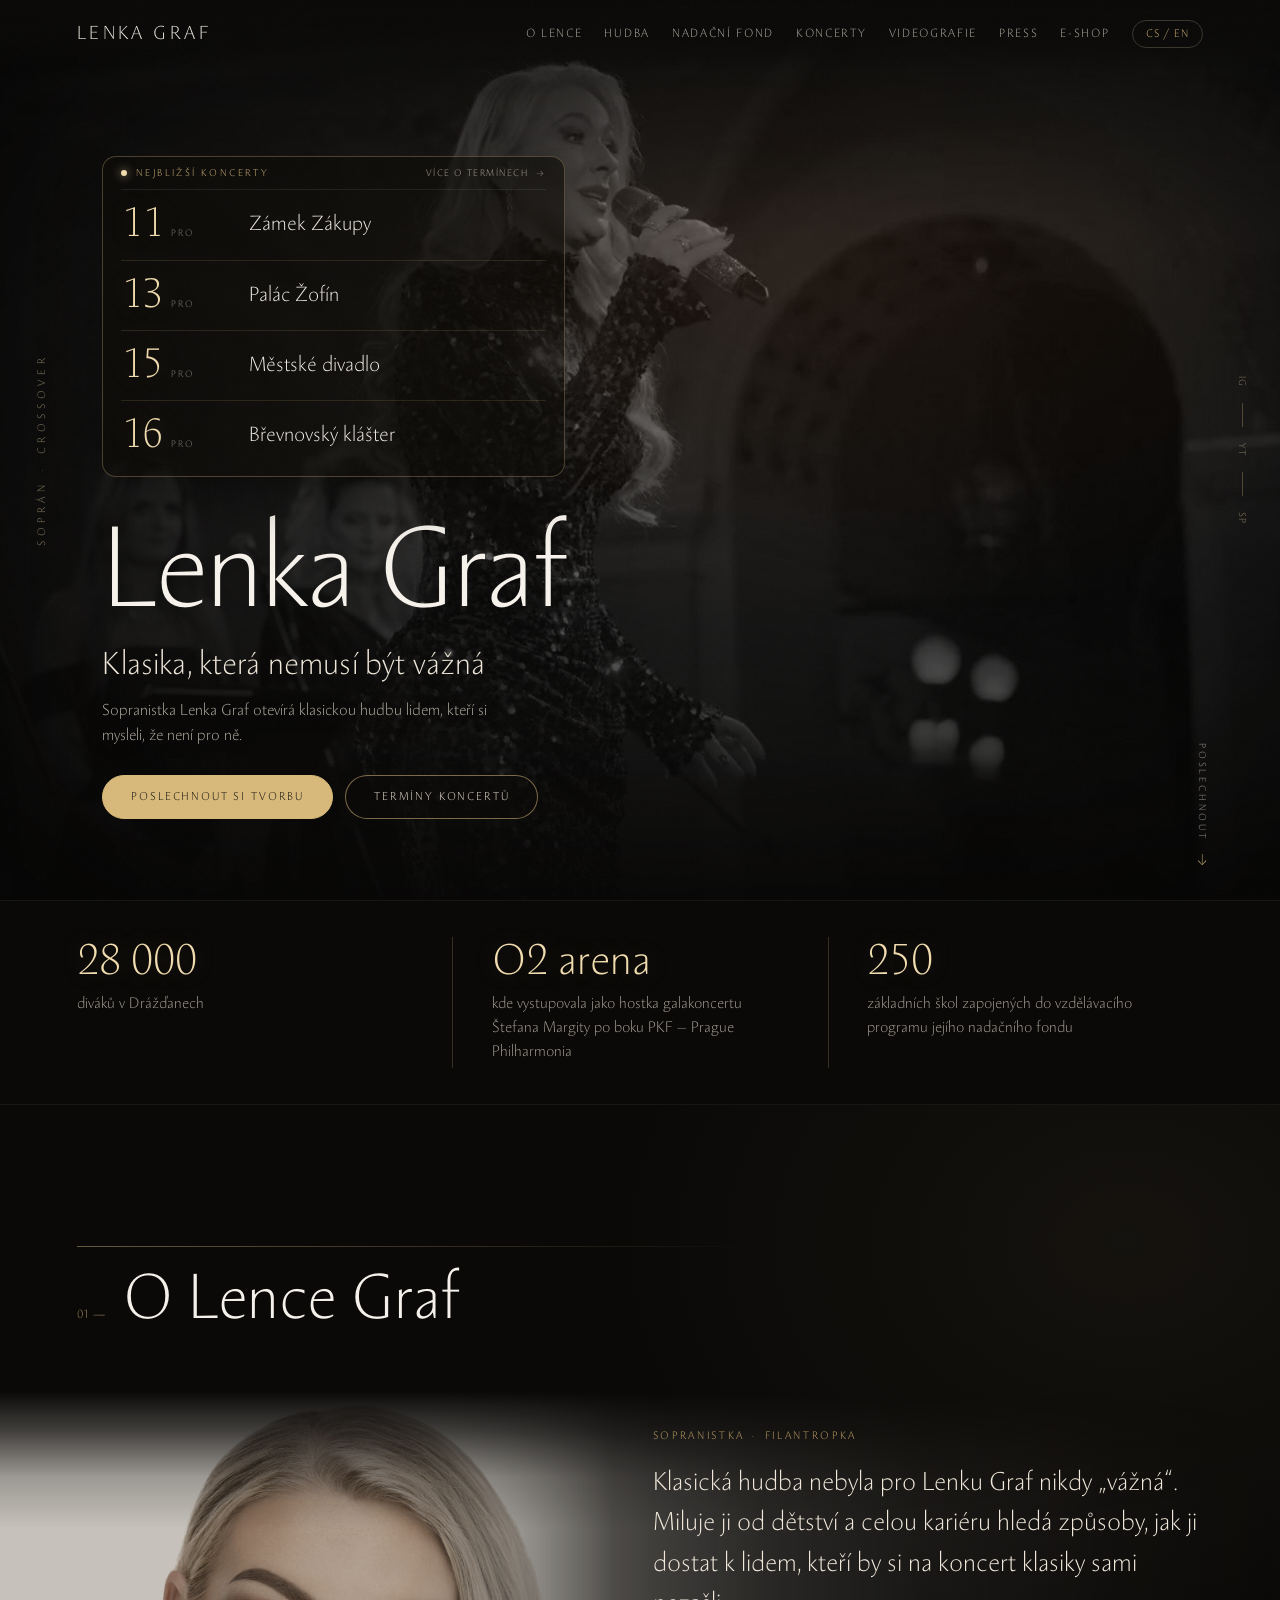
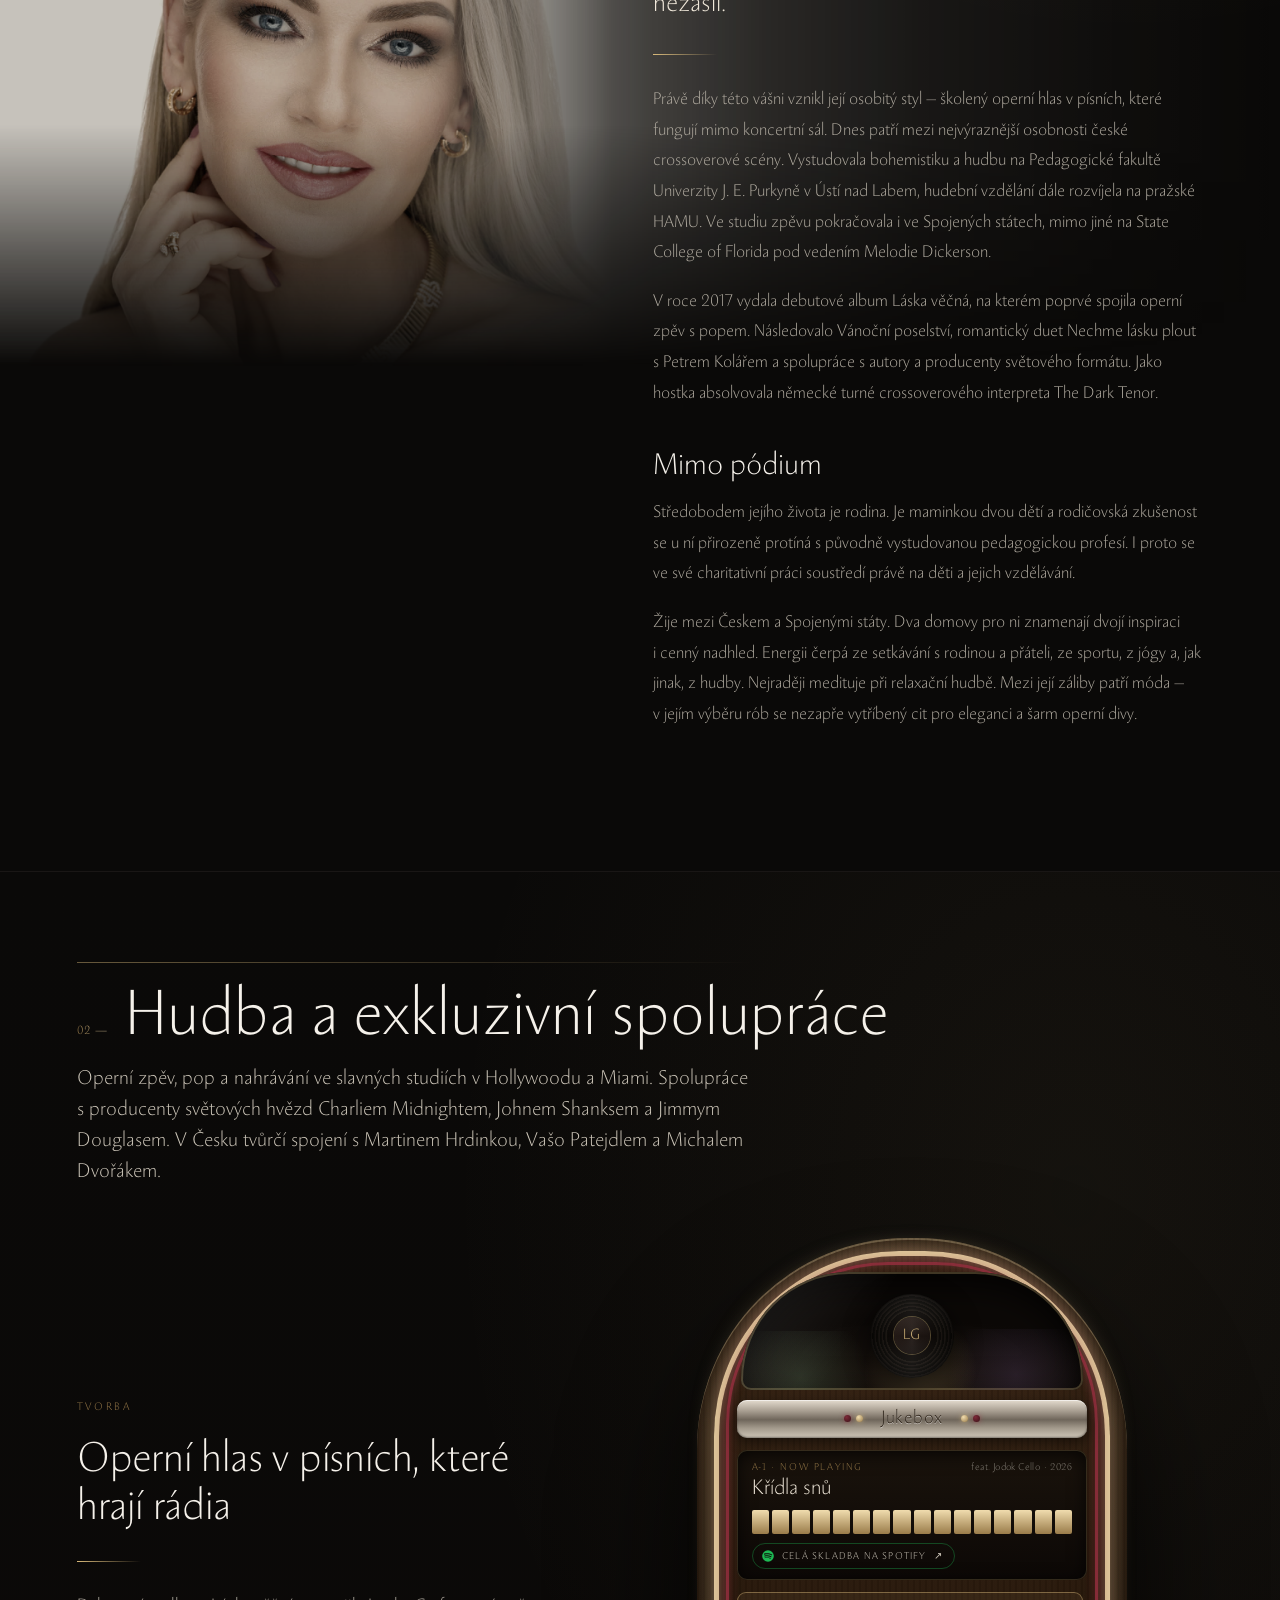
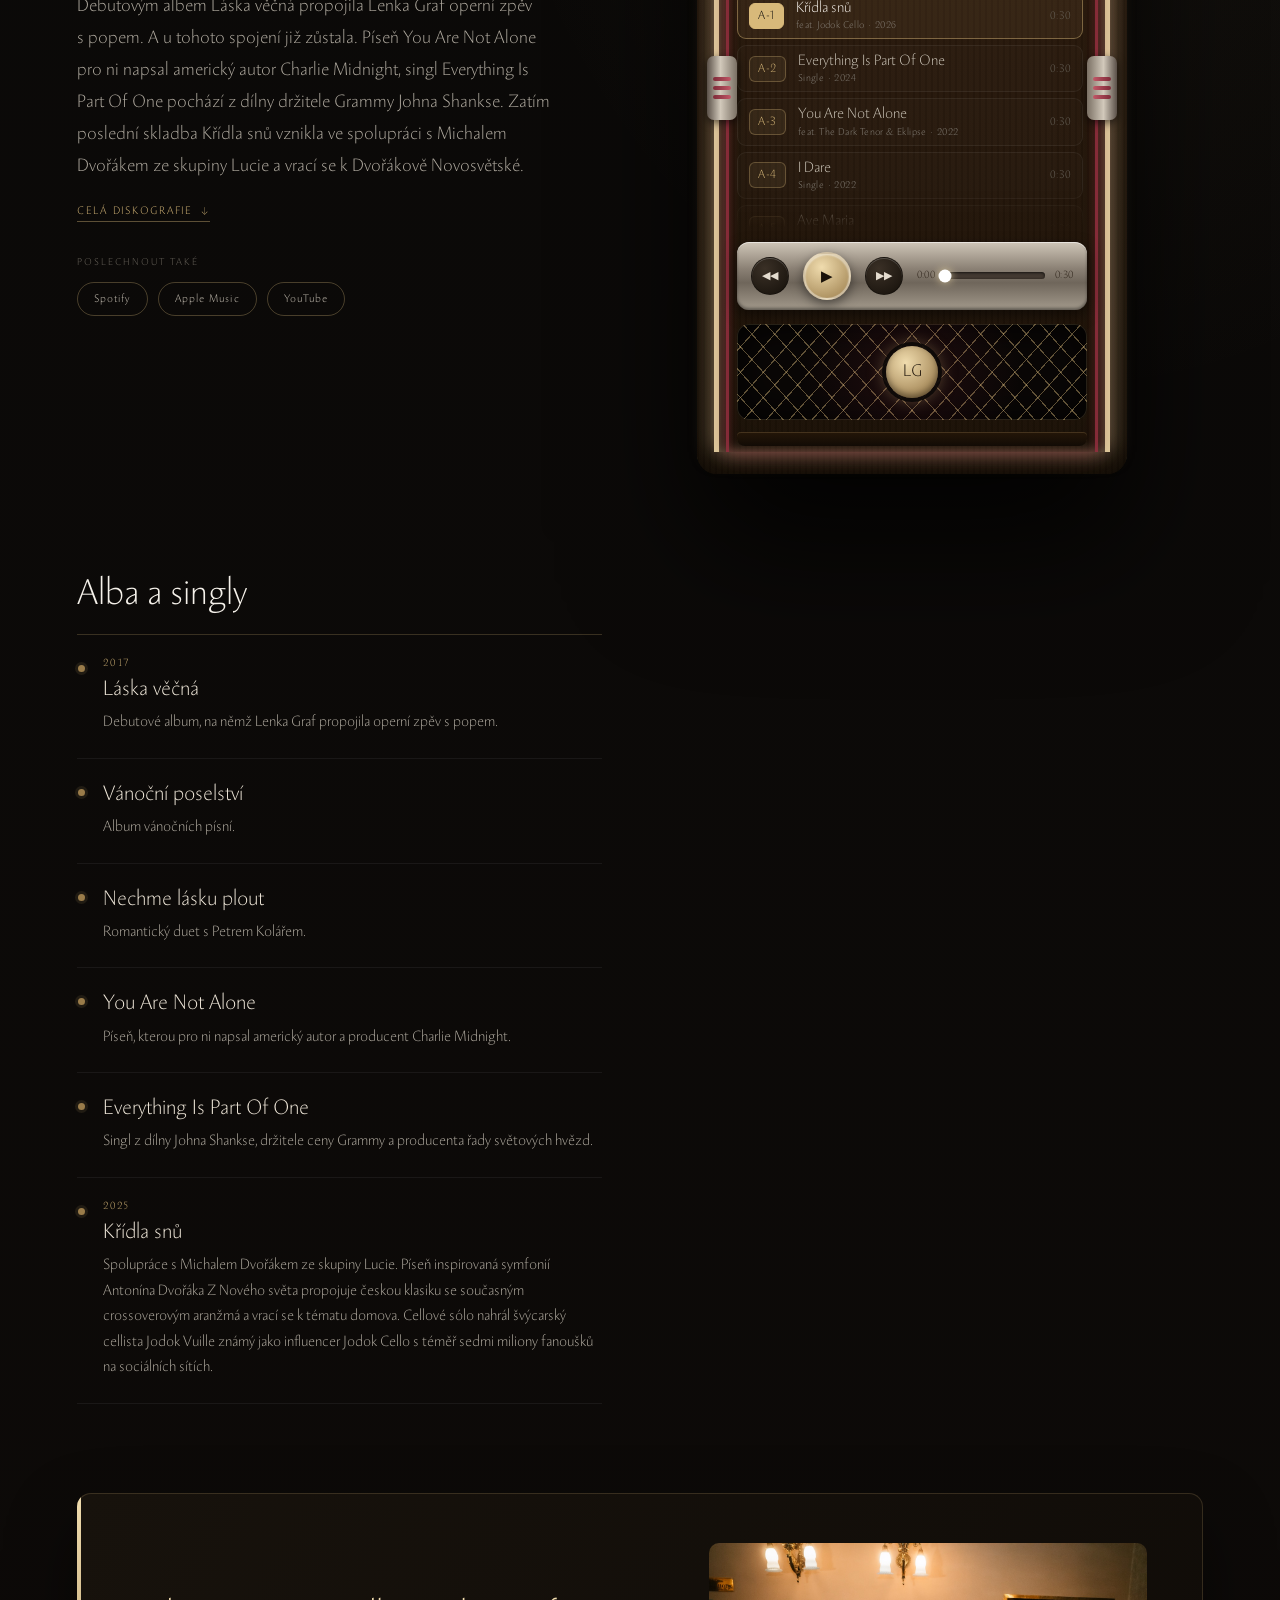
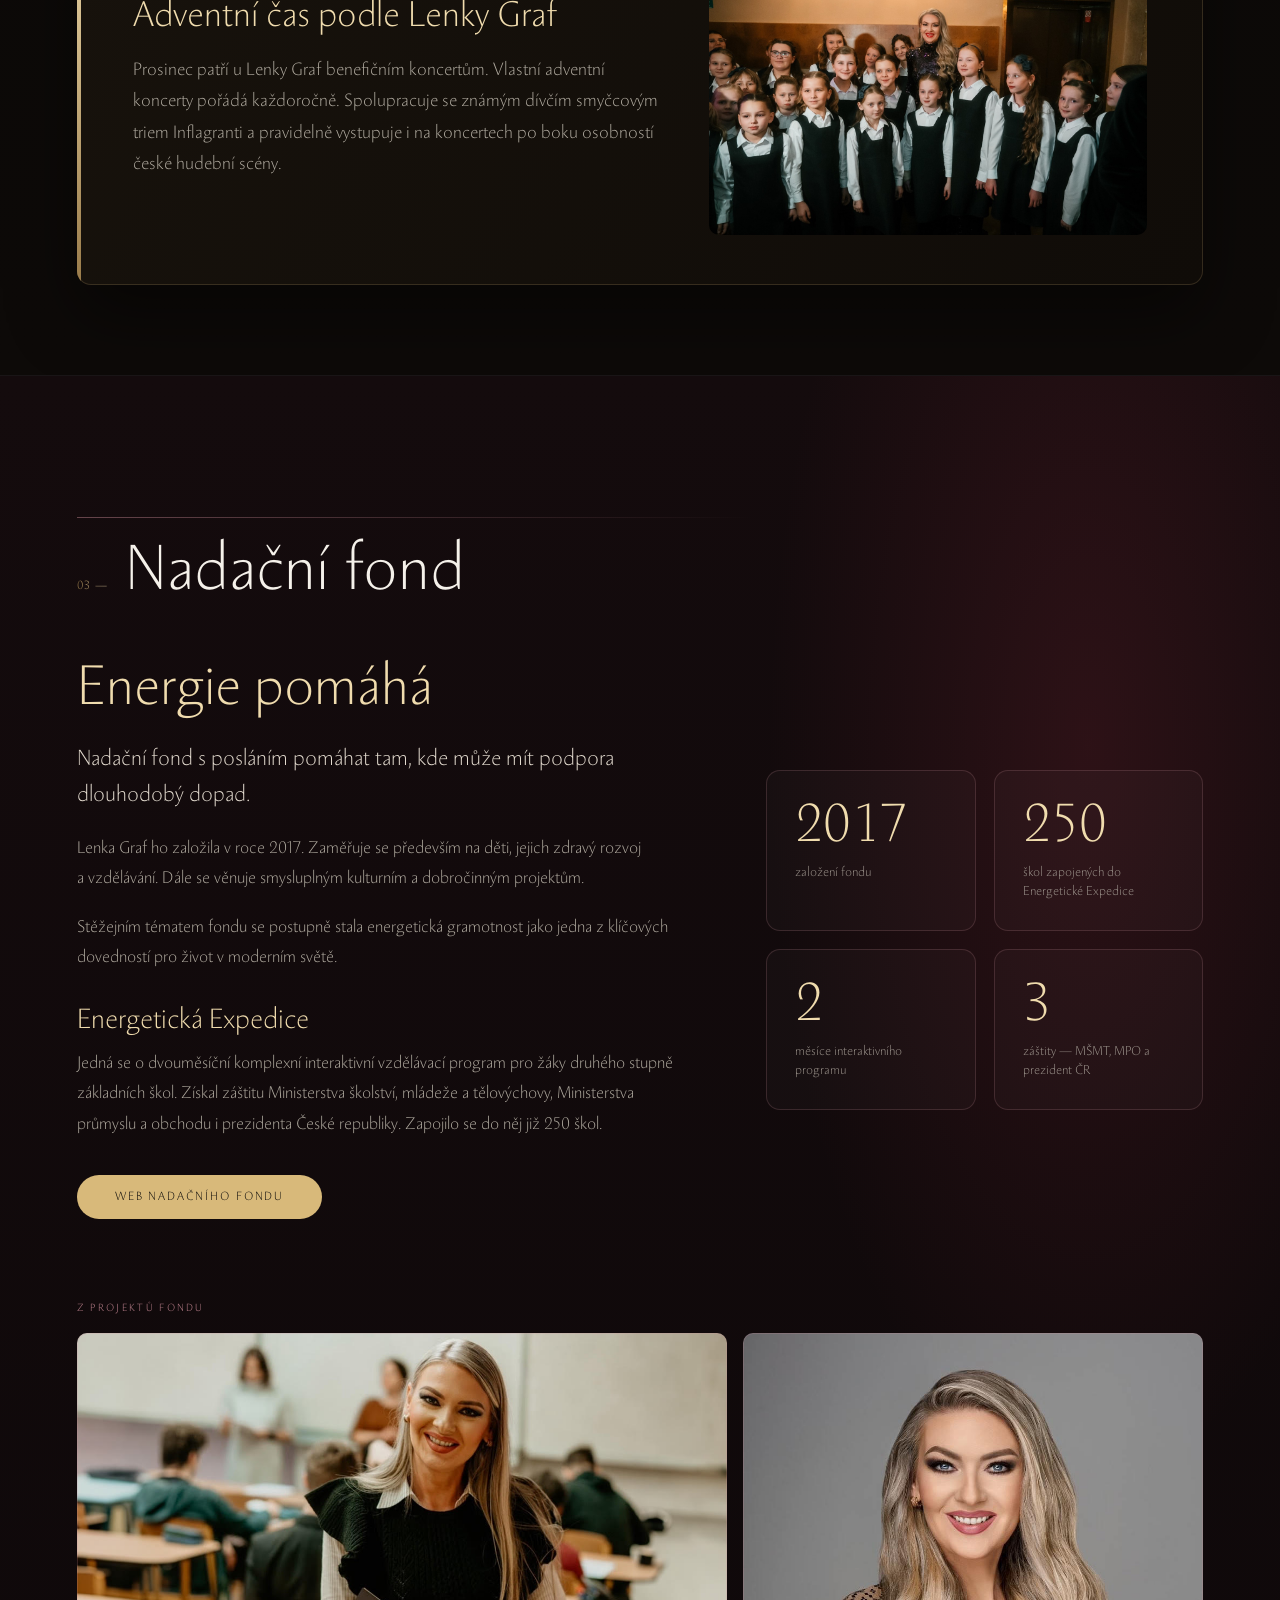
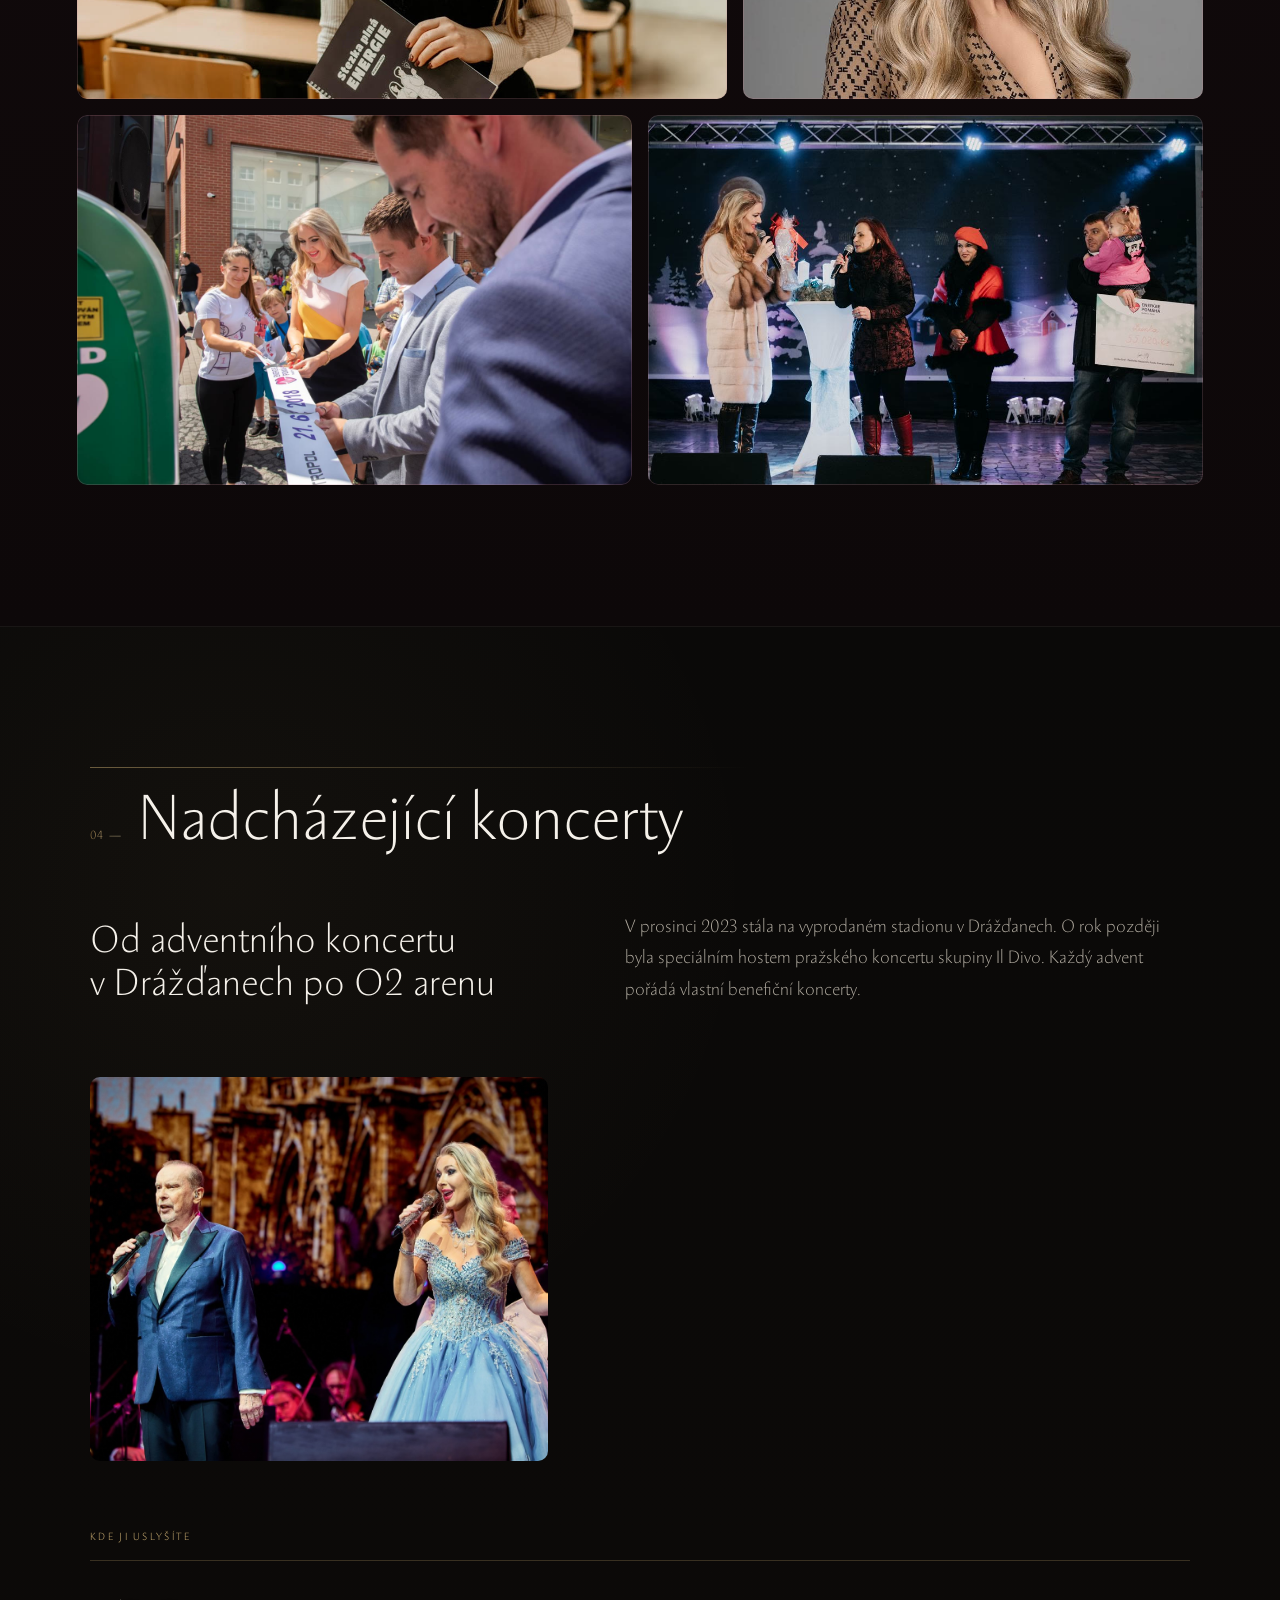
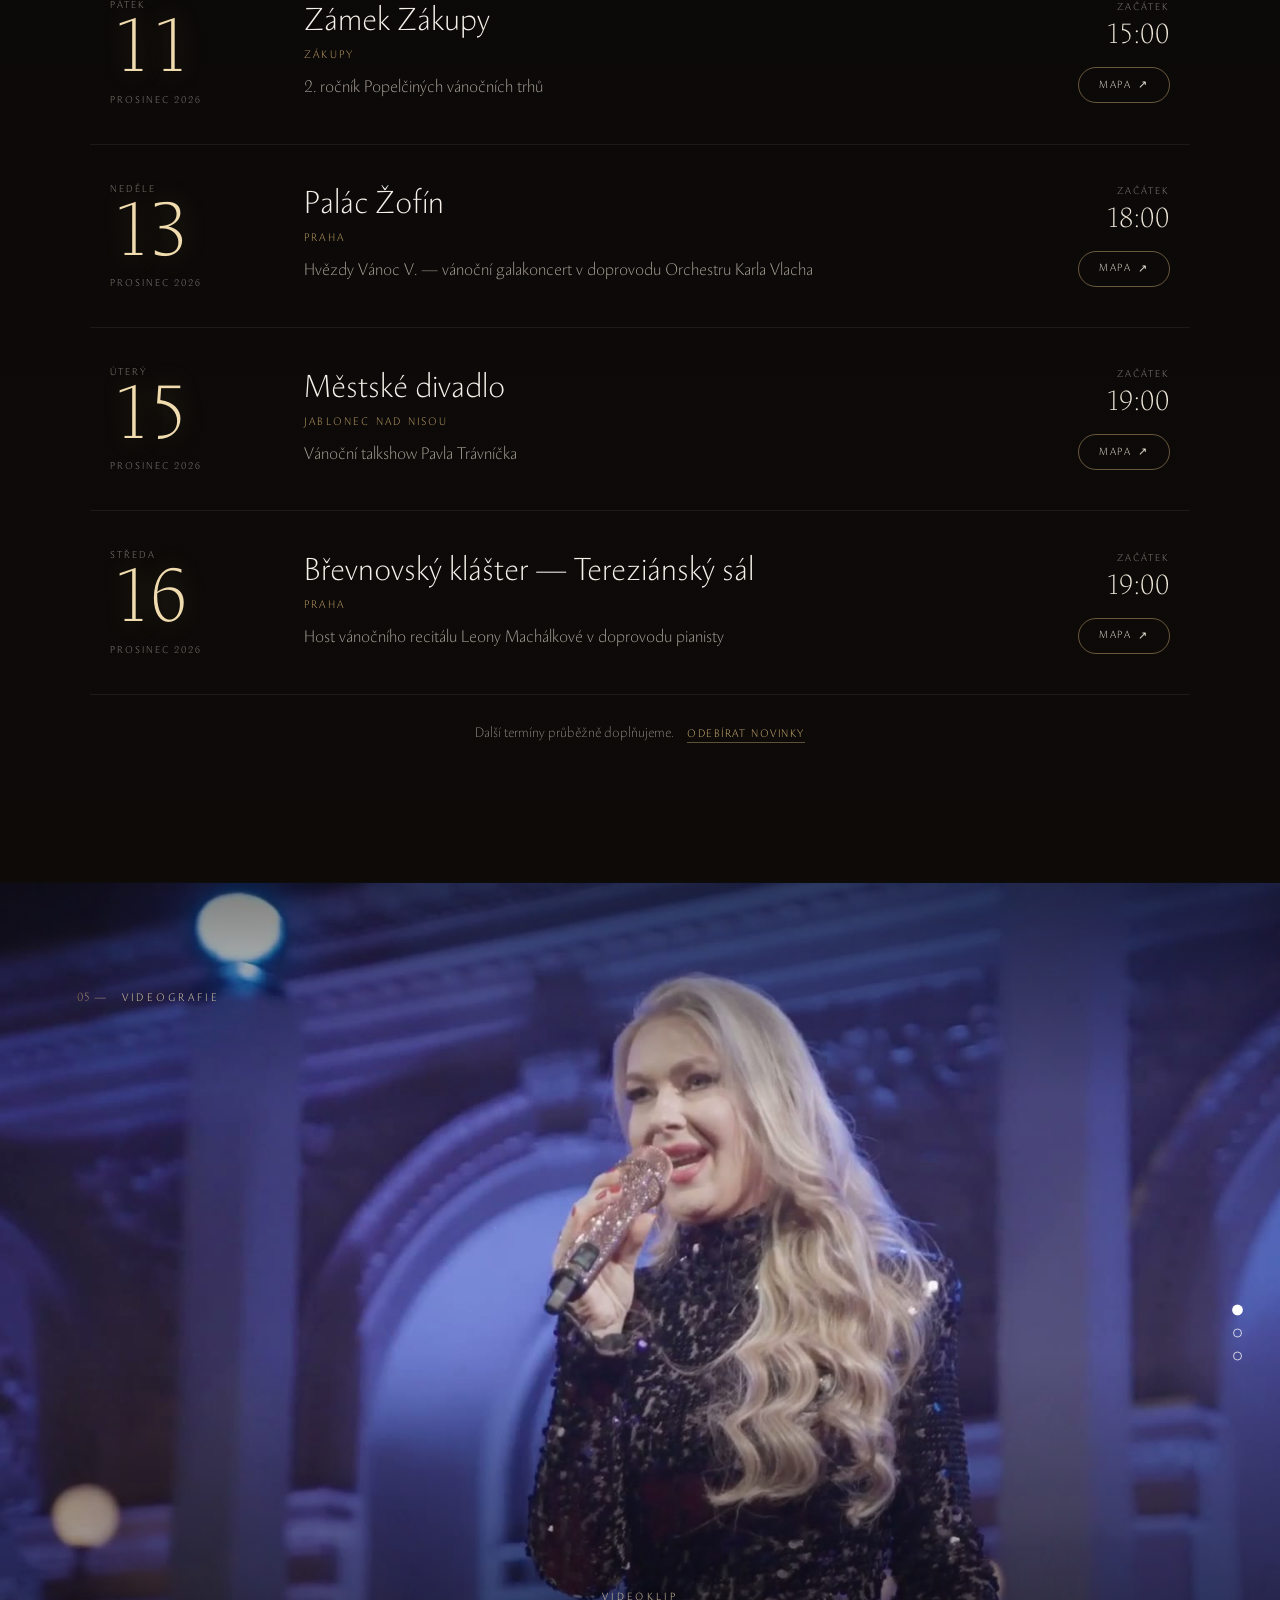
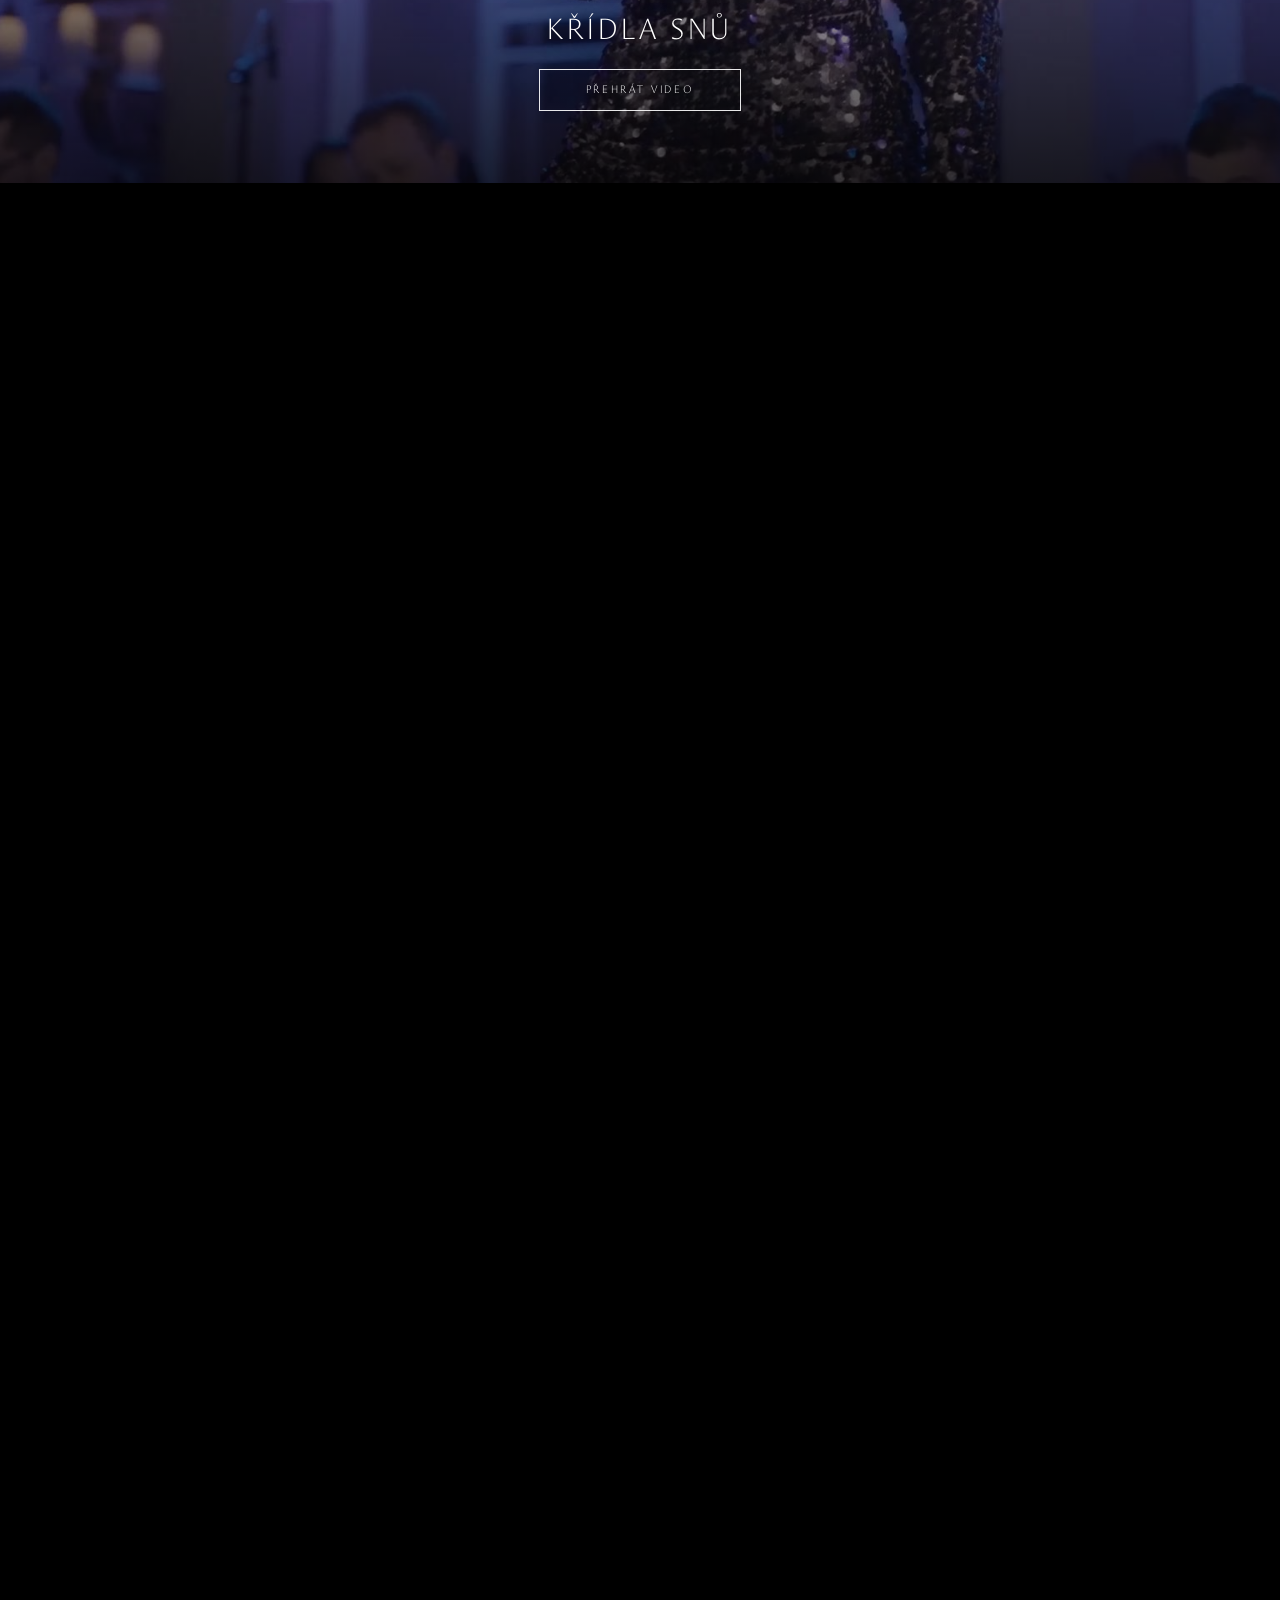
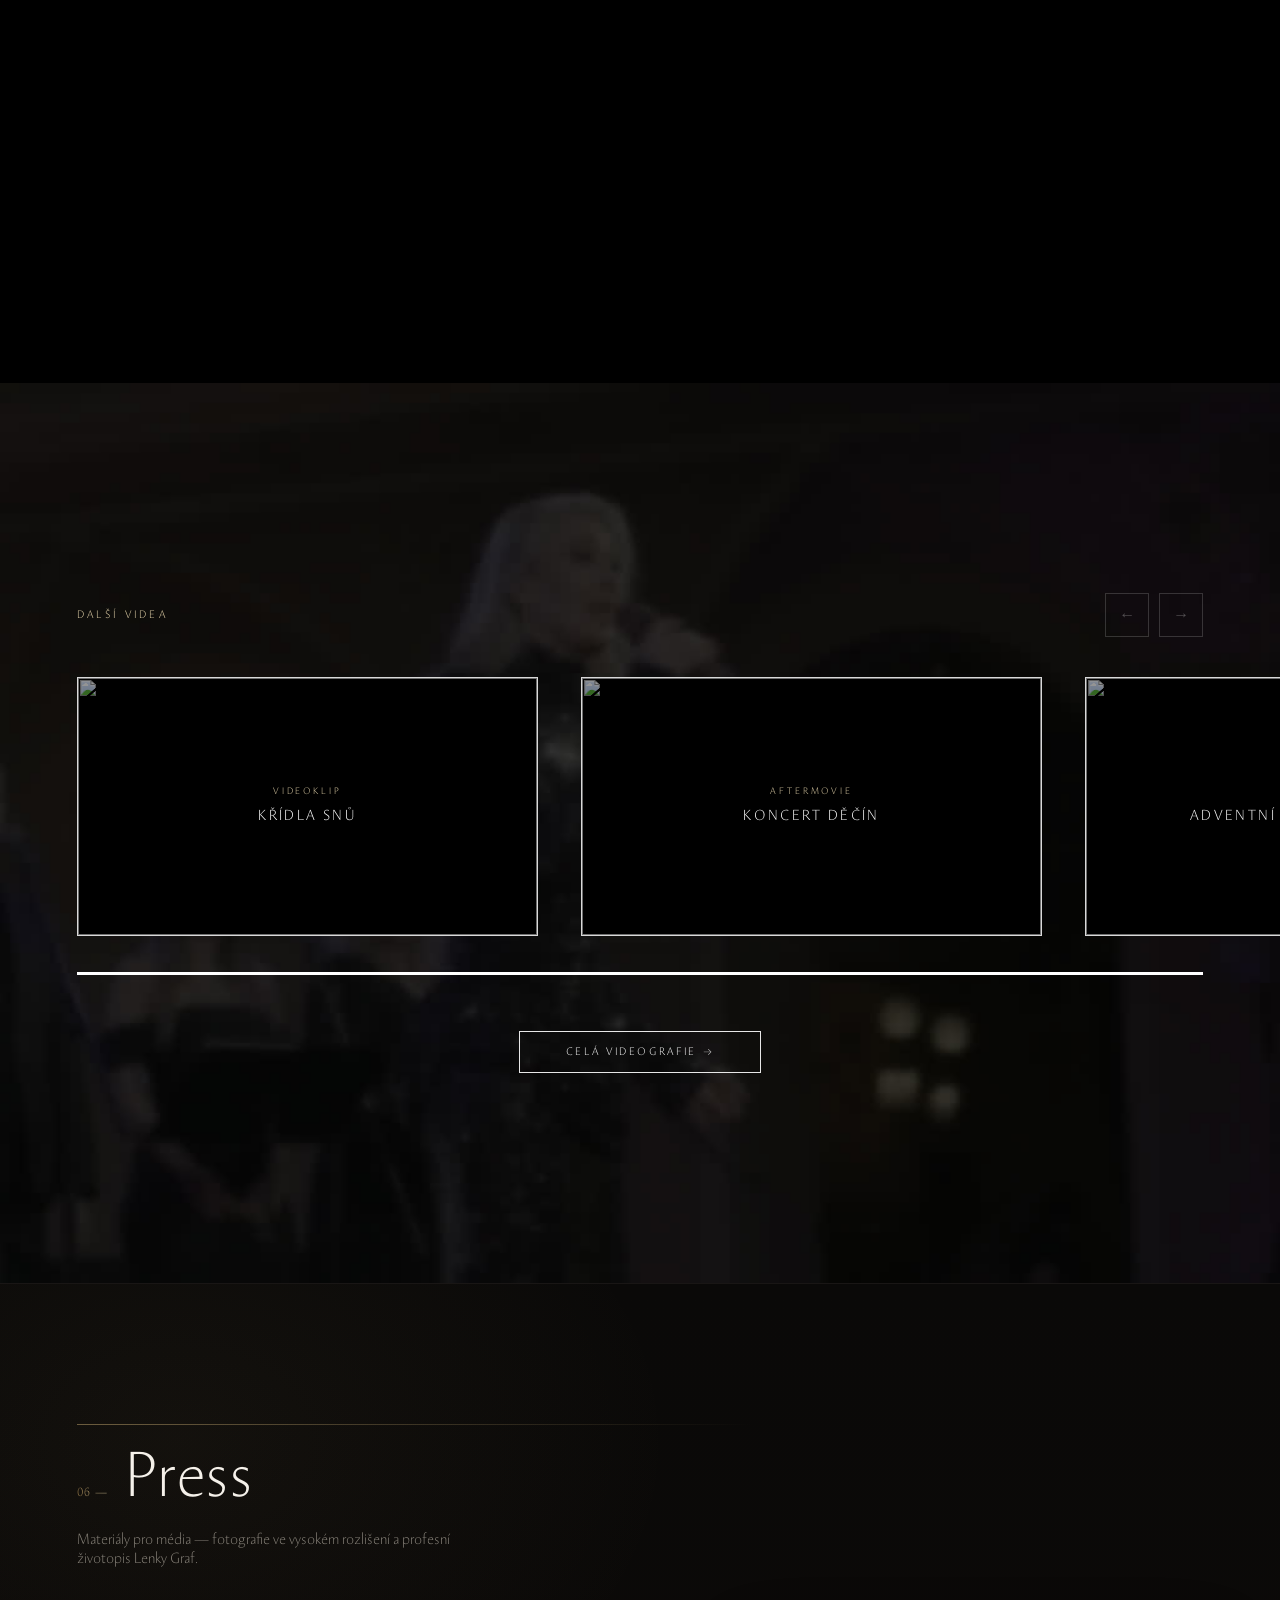
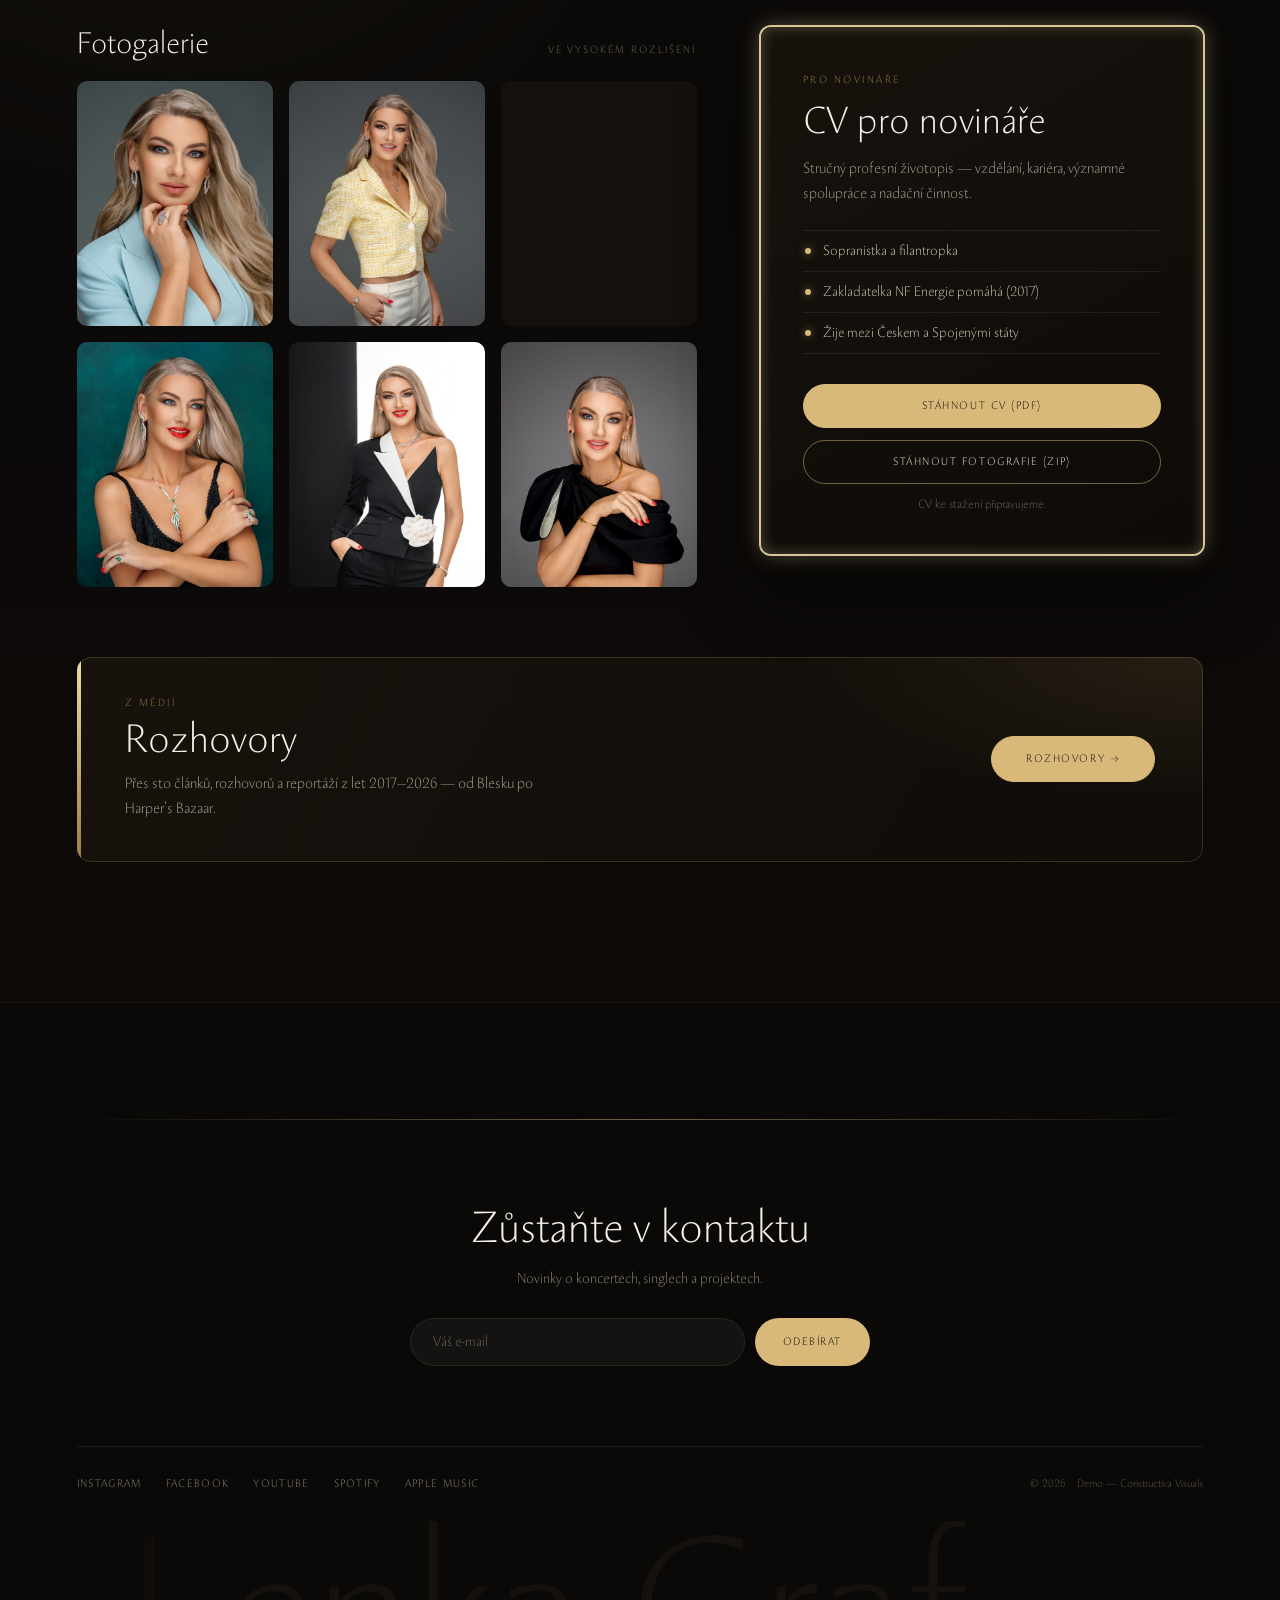
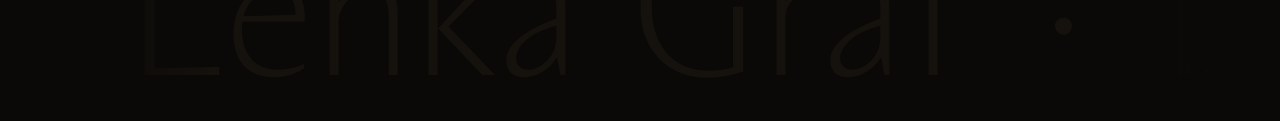
==== commit c616572f: "feat(hudba): nadpis sekce „Hudba a exkluzivní spolupráce“ Co-Authored-By: Claude Opus 5.5 (1M contex" ====
--- a/index.html
+++ b/index.html
@@ -813,7 +813,7 @@
         <div class="hl" style="height:1px; background:linear-gradient(90deg,rgba(216,185,122,.45),rgba(216,185,122,0) 60%); margin-bottom:22px;"></div>
         <div style="display:flex; align-items:baseline; gap:16px;">
           <span style="font-family:var(--font); font-size:12px; letter-spacing:.1em; color:#9a7c4a;">02 —</span>
-          <h2 data-i18n="music.title" style="font-family:var(--font); font-weight:500; font-size:clamp(34px,5.5vw,64px); line-height:1; color:#f5f1ea;">Hudba</h2>
+          <h2 data-i18n="music.title" style="font-family:var(--font); font-weight:500; font-size:clamp(34px,5.5vw,64px); line-height:1; color:#f5f1ea;">Hudba a&nbsp;exkluzivní spolupráce</h2>
         </div>
       </div>
       <p data-reveal data-i18n="music.sub" class="music-perex">Operní zpěv, pop a&nbsp;nahrávání ve slavných studiích v&nbsp;Hollywoodu a&nbsp;Miami. Spolupráce s&nbsp;producenty světových hvězd Charliem Midnightem, Johnem Shanksem a&nbsp;Jimmym Douglasem. V&nbsp;Česku tvůrčí spojení s&nbsp;Martinem Hrdinkou, Vašo Patejdlem a&nbsp;Michalem Dvořákem.</p>
@@ -1323,7 +1323,7 @@
   var I18N = {
     cs: { 'nav.music':'Hudba','nav.shows':'Koncerty','nav.foundation':'Nadační fond','hero.claim':'Klasika, která nemusí být vážná','hero.scroll':'Poslechnout','hero.vtext':'Soprán · Crossover','about.listen':'Poslechnout také','music.sub':'Operní zpěv, pop a nahrávání ve slavných studiích v Hollywoodu a Miami. Spolupráce s producenty světových hvězd Charliem Midnightem, Johnem Shanksem a Jimmym Douglasem. V Česku tvůrčí spojení s Martinem Hrdinkou, Vašo Patejdlem a Michalem Dvořákem.','music.ended':'Konec ukázky','music.fullSpotify':'Celá skladba na Spotify','shows.title':'Nadcházející koncerty','shows.soon':'Připravujeme','shows.soonTitle':'Nové termíny brzy oznámíme','shows.soonBody':'Program dalších koncertů právě připravujeme. Termíny i vstupenky zveřejníme zde — odběratelé novinek se je dozví jako první.','shows.soonCta':'Odebírat novinky','hero.nextGigs':'Nejbližší koncerty','mo.1':'led','mo.2':'úno','mo.3':'bře','mo.4':'dub','mo.5':'kvě','mo.6':'čvn','mo.7':'čvc','mo.8':'srp','mo.9':'zář','mo.10':'říj','mo.11':'lis','mo.12':'pro','hero.moreGigs':'Více o termínech','press.mediaKick':'Z médií','press.mediaTitle':'Rozhovory','press.mediaBody':'Přes sto článků, rozhovorů a reportáží z let 2017–2026 — od Blesku po Harper’s Bazaar.','press.mediaCta':'Rozhovory','shows.note':'Další termíny průběžně doplňujeme.','shows.start':'Začátek','shows.map':'Mapa','shows.m12':'Prosinec 2026','shows.fri':'Pátek','shows.sun':'Neděle','shows.tue':'Úterý','shows.wed':'Středa','show1.venue':'Zámek Zákupy','show1.city':'Zákupy','show1.desc':'2. ročník Popelčiných vánočních trhů','show2.venue':'Palác Žofín','show2.city':'Praha','show2.desc':'Hvězdy Vánoc V. — vánoční galakoncert v doprovodu Orchestru Karla Vlacha','show3.venue':'Městské divadlo','show3.city':'Jablonec nad Nisou','show3.desc':'Vánoční talkshow Pavla Trávníčka','show4.venue':'Břevnovský klášter — Tereziánský sál','show4.short':'Břevnovský klášter','show4.city':'Praha','show4.desc':'Host vánočního recitálu Leony Machálkové v doprovodu pianisty','video.all':'Celá videografie','news.title':'Zůstaňte v kontaktu','news.sub':'Novinky o koncertech, singlech a projektech.','news.btn':'Odebírat','news.ph':'Váš e-mail','news.thanks':'Děkujeme! Brzy se ozveme.',
           'nav.video':'Videografie','nav.shop':'E-shop',
-          'nav.about':'O Lence','nav.press':'Press','about.title':'O Lence Graf','about.role':'Sopranistka · Filantropka','about.lead':'Klasická hudba nebyla pro Lenku Graf nikdy „vážná“. Miluje ji od dětství a celou kariéru hledá způsoby, jak ji dostat k lidem, kteří by si na koncert klasiky sami nezašli.','about.p2':'V roce 2017 vydala debutové album <em>Láska věčná</em>, na kterém poprvé spojila operní zpěv s popem. Následovalo <em>Vánoční poselství</em>, romantický duet <em>Nechme lásku plout</em> s Petrem Kolářem a spolupráce s autory a producenty světového formátu. Jako hostka absolvovala německé turné crossoverového interpreta The Dark Tenor.','about.p3':'Středobodem jejího života je rodina. Je maminkou dvou dětí a rodičovská zkušenost se u ní přirozeně protíná s původně vystudovanou pedagogickou profesí. I proto se ve své charitativní práci soustředí právě na děti a jejich vzdělávání.','about.p4':'Žije mezi Českem a Spojenými státy. Dva domovy pro ni znamenají dvojí inspiraci i cenný nadhled. Energii čerpá ze setkávání s rodinou a přáteli, ze sportu, z jógy a, jak jinak, z hudby. Nejraději medituje při relaxační hudbě. Mezi její záliby patří móda – v jejím výběru rób se nezapře vytříbený cit pro eleganci a šarm operní divy.','ph.press':'Tisková fotografie','music.title':'Hudba','music.kicker':'Tvorba','music.body':'Debutovým albem <em>Láska věčná</em> propojila Lenka Graf operní zpěv s popem. A u tohoto spojení již zůstala. Píseň <em>You Are Not Alone</em> pro ni napsal americký autor Charlie Midnight, singl <em>Everything Is Part Of One</em> pochází z dílny držitele Grammy Johna Shankse. Zatím poslední skladba <em>Křídla snů</em> vznikla ve spolupráci s Michalem Dvořákem ze skupiny Lucie a vrací se k Dvořákově <em>Novosvětské</em>.','found.kicker':'Nadační fond','found.lead':'Nadační fond s posláním pomáhat tam, kde může mít podpora dlouhodobý dopad.','found.p2':'Stěžejním tématem fondu se postupně stala energetická gramotnost jako jedna z klíčových dovedností pro život v moderním světě.','found.s1':'založení fondu','found.s2':'škol zapojených do Energetické Expedice','found.s3':'měsíce interaktivního programu','found.s4':'záštity — MŠMT, MPO a prezident ČR','found.gallery':'Z projektů fondu','found.cta':'Web nadačního fondu','press.sub':'Materiály pro média — fotografie ve vysokém rozlišení a profesní životopis Lenky Graf.','press.gallery':'Fotogalerie','press.gallerySub':'Ve vysokém rozlišení','press.kick':'Pro novináře','press.cvTitle':'CV pro novináře','press.cvBody':'Stručný profesní životopis — vzdělání, kariéra, významné spolupráce a nadační činnost.','press.f1':'Sopranistka a filantropka','press.f2':'Zakladatelka NF Energie pomáhá (2017)','press.f3':'Žije mezi Českem a Spojenými státy','press.cv':'Stáhnout CV (PDF)','press.photos':'Stáhnout fotografie (ZIP)','press.soon':'CV ke stažení připravujeme.',
+          'nav.about':'O Lence','nav.press':'Press','about.title':'O Lence Graf','about.role':'Sopranistka · Filantropka','about.lead':'Klasická hudba nebyla pro Lenku Graf nikdy „vážná“. Miluje ji od dětství a celou kariéru hledá způsoby, jak ji dostat k lidem, kteří by si na koncert klasiky sami nezašli.','about.p2':'V roce 2017 vydala debutové album <em>Láska věčná</em>, na kterém poprvé spojila operní zpěv s popem. Následovalo <em>Vánoční poselství</em>, romantický duet <em>Nechme lásku plout</em> s Petrem Kolářem a spolupráce s autory a producenty světového formátu. Jako hostka absolvovala německé turné crossoverového interpreta The Dark Tenor.','about.p3':'Středobodem jejího života je rodina. Je maminkou dvou dětí a rodičovská zkušenost se u ní přirozeně protíná s původně vystudovanou pedagogickou profesí. I proto se ve své charitativní práci soustředí právě na děti a jejich vzdělávání.','about.p4':'Žije mezi Českem a Spojenými státy. Dva domovy pro ni znamenají dvojí inspiraci i cenný nadhled. Energii čerpá ze setkávání s rodinou a přáteli, ze sportu, z jógy a, jak jinak, z hudby. Nejraději medituje při relaxační hudbě. Mezi její záliby patří móda – v jejím výběru rób se nezapře vytříbený cit pro eleganci a šarm operní divy.','ph.press':'Tisková fotografie','music.title':'Hudba a exkluzivní spolupráce','music.kicker':'Tvorba','music.body':'Debutovým albem <em>Láska věčná</em> propojila Lenka Graf operní zpěv s popem. A u tohoto spojení již zůstala. Píseň <em>You Are Not Alone</em> pro ni napsal americký autor Charlie Midnight, singl <em>Everything Is Part Of One</em> pochází z dílny držitele Grammy Johna Shankse. Zatím poslední skladba <em>Křídla snů</em> vznikla ve spolupráci s Michalem Dvořákem ze skupiny Lucie a vrací se k Dvořákově <em>Novosvětské</em>.','found.kicker':'Nadační fond','found.lead':'Nadační fond s posláním pomáhat tam, kde může mít podpora dlouhodobý dopad.','found.p2':'Stěžejním tématem fondu se postupně stala energetická gramotnost jako jedna z klíčových dovedností pro život v moderním světě.','found.s1':'založení fondu','found.s2':'škol zapojených do Energetické Expedice','found.s3':'měsíce interaktivního programu','found.s4':'záštity — MŠMT, MPO a prezident ČR','found.gallery':'Z projektů fondu','found.cta':'Web nadačního fondu','press.sub':'Materiály pro média — fotografie ve vysokém rozlišení a profesní životopis Lenky Graf.','press.gallery':'Fotogalerie','press.gallerySub':'Ve vysokém rozlišení','press.kick':'Pro novináře','press.cvTitle':'CV pro novináře','press.cvBody':'Stručný profesní životopis — vzdělání, kariéra, významné spolupráce a nadační činnost.','press.f1':'Sopranistka a filantropka','press.f2':'Zakladatelka NF Energie pomáhá (2017)','press.f3':'Žije mezi Českem a Spojenými státy','press.cv':'Stáhnout CV (PDF)','press.photos':'Stáhnout fotografie (ZIP)','press.soon':'CV ke stažení připravujeme.',
           'video.title':'Videografie','video.watch':'Přehrát video','klip.v2':'Nechme lásku plout','after.v3':'KVIFF 2026','rep.v5':'Host koncertu Il Divo','video.more':'Další videa','klip.kick':'Videoklip',
           
           'after.kick':'Aftermovie',
@@ -1371,7 +1371,7 @@
           'video.soon':'Připravujeme' },
     en: { 'nav.music':'Music','nav.shows':'Shows','nav.foundation':'Foundation','hero.claim':'Classical music that doesn’t have to be serious','hero.scroll':'Listen','hero.vtext':'Soprano · Crossover','about.listen':'Listen also','music.sub':'Operatic singing, pop and recording in renowned studios in Hollywood and Miami. Collaborations with producers of international stars Charlie Midnight, John Shanks and Jimmy Douglas. In the Czech Republic, creative partnerships with Martin Hrdinka, Vašo Patejdl and Michal Dvořák.','music.ended':'End of preview','music.fullSpotify':'Full song on Spotify','shows.title':'Upcoming shows','shows.soon':'Coming soon','shows.soonTitle':'New dates to be announced','shows.soonBody':'The next concert programme is in the works. Dates and tickets will be published here — newsletter subscribers will be the first to know.','shows.soonCta':'Subscribe to news','hero.nextGigs':'Upcoming concerts','mo.1':'Jan','mo.2':'Feb','mo.3':'Mar','mo.4':'Apr','mo.5':'May','mo.6':'Jun','mo.7':'Jul','mo.8':'Aug','mo.9':'Sep','mo.10':'Oct','mo.11':'Nov','mo.12':'Dec','hero.moreGigs':'More dates','press.mediaKick':'In the media','press.mediaTitle':'Interviews','press.mediaBody':'Over a hundred articles, interviews and features from 2017–2026 — from Blesk to Harper’s Bazaar.','press.mediaCta':'Interviews','shows.note':'More dates will be added as they are confirmed.','shows.start':'Starts','shows.map':'Map','shows.m12':'December 2026','shows.fri':'Friday','shows.sun':'Sunday','shows.tue':'Tuesday','shows.wed':'Wednesday','show1.venue':'Zákupy Castle','show1.city':'Zákupy','show1.desc':'Cinderella’s Christmas Market — 2nd edition','show2.venue':'Žofín Palace','show2.city':'Prague','show2.desc':'Stars of Christmas V — Christmas gala concert with the Karel Vlach Orchestra','show3.venue':'Municipal Theatre','show3.city':'Jablonec nad Nisou','show3.desc':'Pavel Trávníček’s Christmas talk show','show4.venue':'Břevnov Monastery — Theresian Hall','show4.short':'Břevnov Monastery','show4.city':'Prague','show4.desc':'Guest at Leona Machálková’s Christmas recital with piano accompaniment','video.all':'Full videography','news.title':'Stay in touch','news.sub':'News about concerts, singles and projects.','news.btn':'Subscribe','news.ph':'Your e-mail','news.thanks':'Thank you — we will be in touch.',
           'nav.video':'Videography','nav.shop':'E-shop',
-          'nav.about':'About Lenka','nav.press':'Press','about.title':'About Lenka Graf','about.role':'Soprano · Philanthropist','about.lead':'Classical music has never been “serious” for Lenka Graf. She has loved it since childhood, and throughout her career she has looked for ways to bring it to people who would never go to a classical concert on their own.','about.p2':'In 2017 she released her debut album <em>Láska věčná</em> (Eternal Love), on which she first combined operatic singing with pop. It was followed by <em>Vánoční poselství</em> (Christmas Message), the romantic duet <em>Nechme lásku plout</em> with Petr Kolář, and collaborations with world-class songwriters and producers. As a guest, she toured Germany with crossover artist The Dark Tenor.','about.p3':'Family is at the heart of her life. She is the mother of two children, and her experience as a parent naturally meets her original training as a teacher. That is also why her charitable work focuses on children and their education.','about.p4':'She lives between the Czech Republic and the United States. Two homes mean a double source of inspiration and a valuable sense of perspective. She draws energy from time with family and friends, from sport, from yoga and – of course – from music. She most enjoys meditating to relaxing music. Fashion is another of her passions – her choice of gowns reveals a refined sense of elegance and the charm of an opera diva.','ph.press':'Press photo','music.title':'Music','music.kicker':'The music','music.body':'With her debut album <em>Láska věčná</em>, Lenka Graf combined operatic singing with pop – and she has stayed with that combination ever since. The song <em>You Are Not Alone</em> was written for her by American songwriter Charlie Midnight, and the single <em>Everything Is Part Of One</em> comes from Grammy winner John Shanks. Her latest song, <em>Křídla snů</em> (Wings of Dreams), was created with Michal Dvořák of the band Lucie and returns to Dvořák’s <em>New World Symphony</em>.','found.kicker':'Foundation','found.lead':'A foundation with the mission of helping where support can have a lasting impact.','found.p2':'Over time, energy literacy – one of the key skills for life in the modern world – has become the foundation’s central theme.','found.s1':'foundation established','found.s2':'schools in the Energy Expedition','found.s3':'months of interactive learning','found.s4':'patronages — two ministries and the President','found.gallery':'From the foundation’s projects','found.cta':'Foundation website','press.sub':'Media resources — high-resolution photos and Lenka Graf’s professional biography.','press.gallery':'Photo gallery','press.gallerySub':'High resolution','press.kick':'For journalists','press.cvTitle':'Press CV','press.cvBody':'A concise professional biography — education, career, key collaborations and charitable work.','press.f1':'Soprano and philanthropist','press.f2':'Founder of the Energie pomáhá foundation (2017)','press.f3':'Lives between the Czech Republic and the United States','press.cv':'Download CV (PDF)','press.photos':'Download photos (ZIP)','press.soon':'CV download coming soon.',
+          'nav.about':'About Lenka','nav.press':'Press','about.title':'About Lenka Graf','about.role':'Soprano · Philanthropist','about.lead':'Classical music has never been “serious” for Lenka Graf. She has loved it since childhood, and throughout her career she has looked for ways to bring it to people who would never go to a classical concert on their own.','about.p2':'In 2017 she released her debut album <em>Láska věčná</em> (Eternal Love), on which she first combined operatic singing with pop. It was followed by <em>Vánoční poselství</em> (Christmas Message), the romantic duet <em>Nechme lásku plout</em> with Petr Kolář, and collaborations with world-class songwriters and producers. As a guest, she toured Germany with crossover artist The Dark Tenor.','about.p3':'Family is at the heart of her life. She is the mother of two children, and her experience as a parent naturally meets her original training as a teacher. That is also why her charitable work focuses on children and their education.','about.p4':'She lives between the Czech Republic and the United States. Two homes mean a double source of inspiration and a valuable sense of perspective. She draws energy from time with family and friends, from sport, from yoga and – of course – from music. She most enjoys meditating to relaxing music. Fashion is another of her passions – her choice of gowns reveals a refined sense of elegance and the charm of an opera diva.','ph.press':'Press photo','music.title':'Music and Exclusive Collaborations','music.kicker':'The music','music.body':'With her debut album <em>Láska věčná</em>, Lenka Graf combined operatic singing with pop – and she has stayed with that combination ever since. The song <em>You Are Not Alone</em> was written for her by American songwriter Charlie Midnight, and the single <em>Everything Is Part Of One</em> comes from Grammy winner John Shanks. Her latest song, <em>Křídla snů</em> (Wings of Dreams), was created with Michal Dvořák of the band Lucie and returns to Dvořák’s <em>New World Symphony</em>.','found.kicker':'Foundation','found.lead':'A foundation with the mission of helping where support can have a lasting impact.','found.p2':'Over time, energy literacy – one of the key skills for life in the modern world – has become the foundation’s central theme.','found.s1':'foundation established','found.s2':'schools in the Energy Expedition','found.s3':'months of interactive learning','found.s4':'patronages — two ministries and the President','found.gallery':'From the foundation’s projects','found.cta':'Foundation website','press.sub':'Media resources — high-resolution photos and Lenka Graf’s professional biography.','press.gallery':'Photo gallery','press.gallerySub':'High resolution','press.kick':'For journalists','press.cvTitle':'Press CV','press.cvBody':'A concise professional biography — education, career, key collaborations and charitable work.','press.f1':'Soprano and philanthropist','press.f2':'Founder of the Energie pomáhá foundation (2017)','press.f3':'Lives between the Czech Republic and the United States','press.cv':'Download CV (PDF)','press.photos':'Download photos (ZIP)','press.soon':'CV download coming soon.',
           'video.title':'Videography','video.watch':'Watch here','klip.v2':'Nechme lásku plout','after.v3':'Karlovy Vary IFF 2026','rep.v5':'Guest of Il Divo','video.more':'More videos','klip.kick':'Music video',
           
           'after.kick':'Aftermovie',
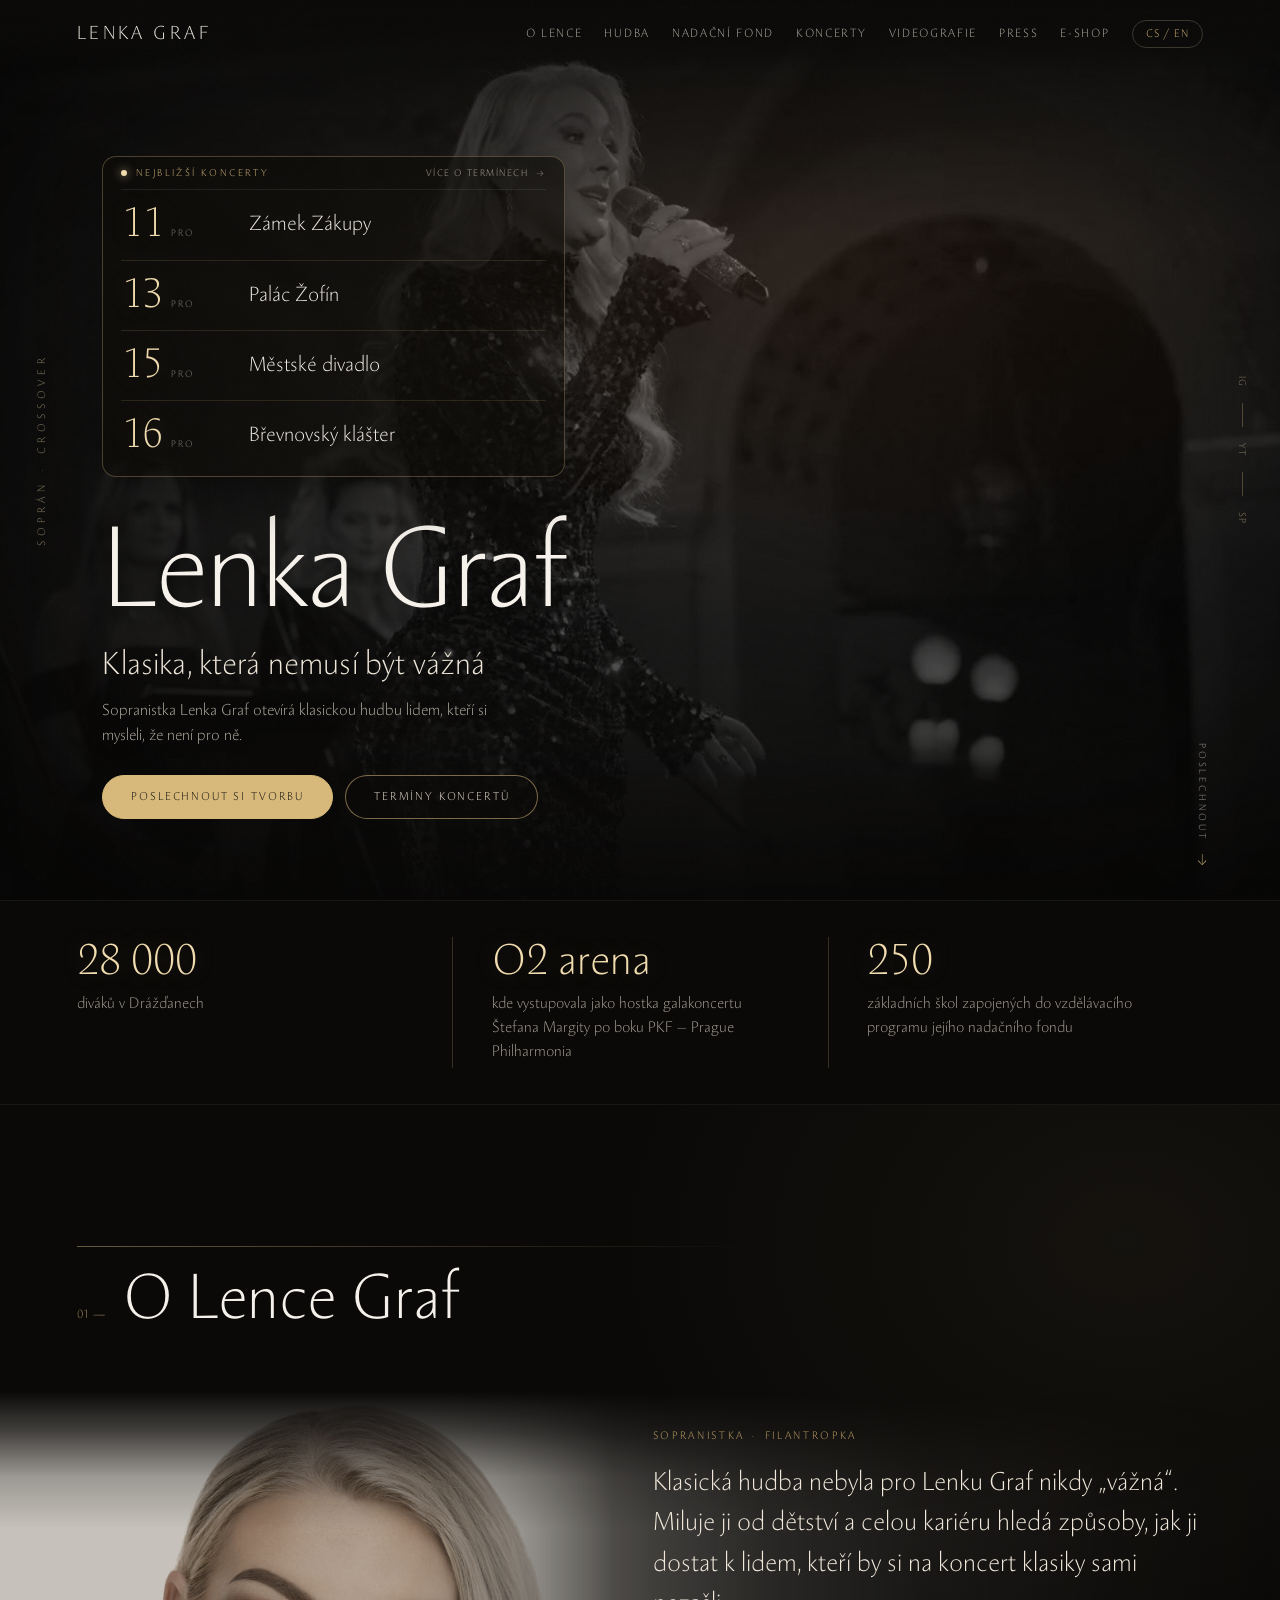
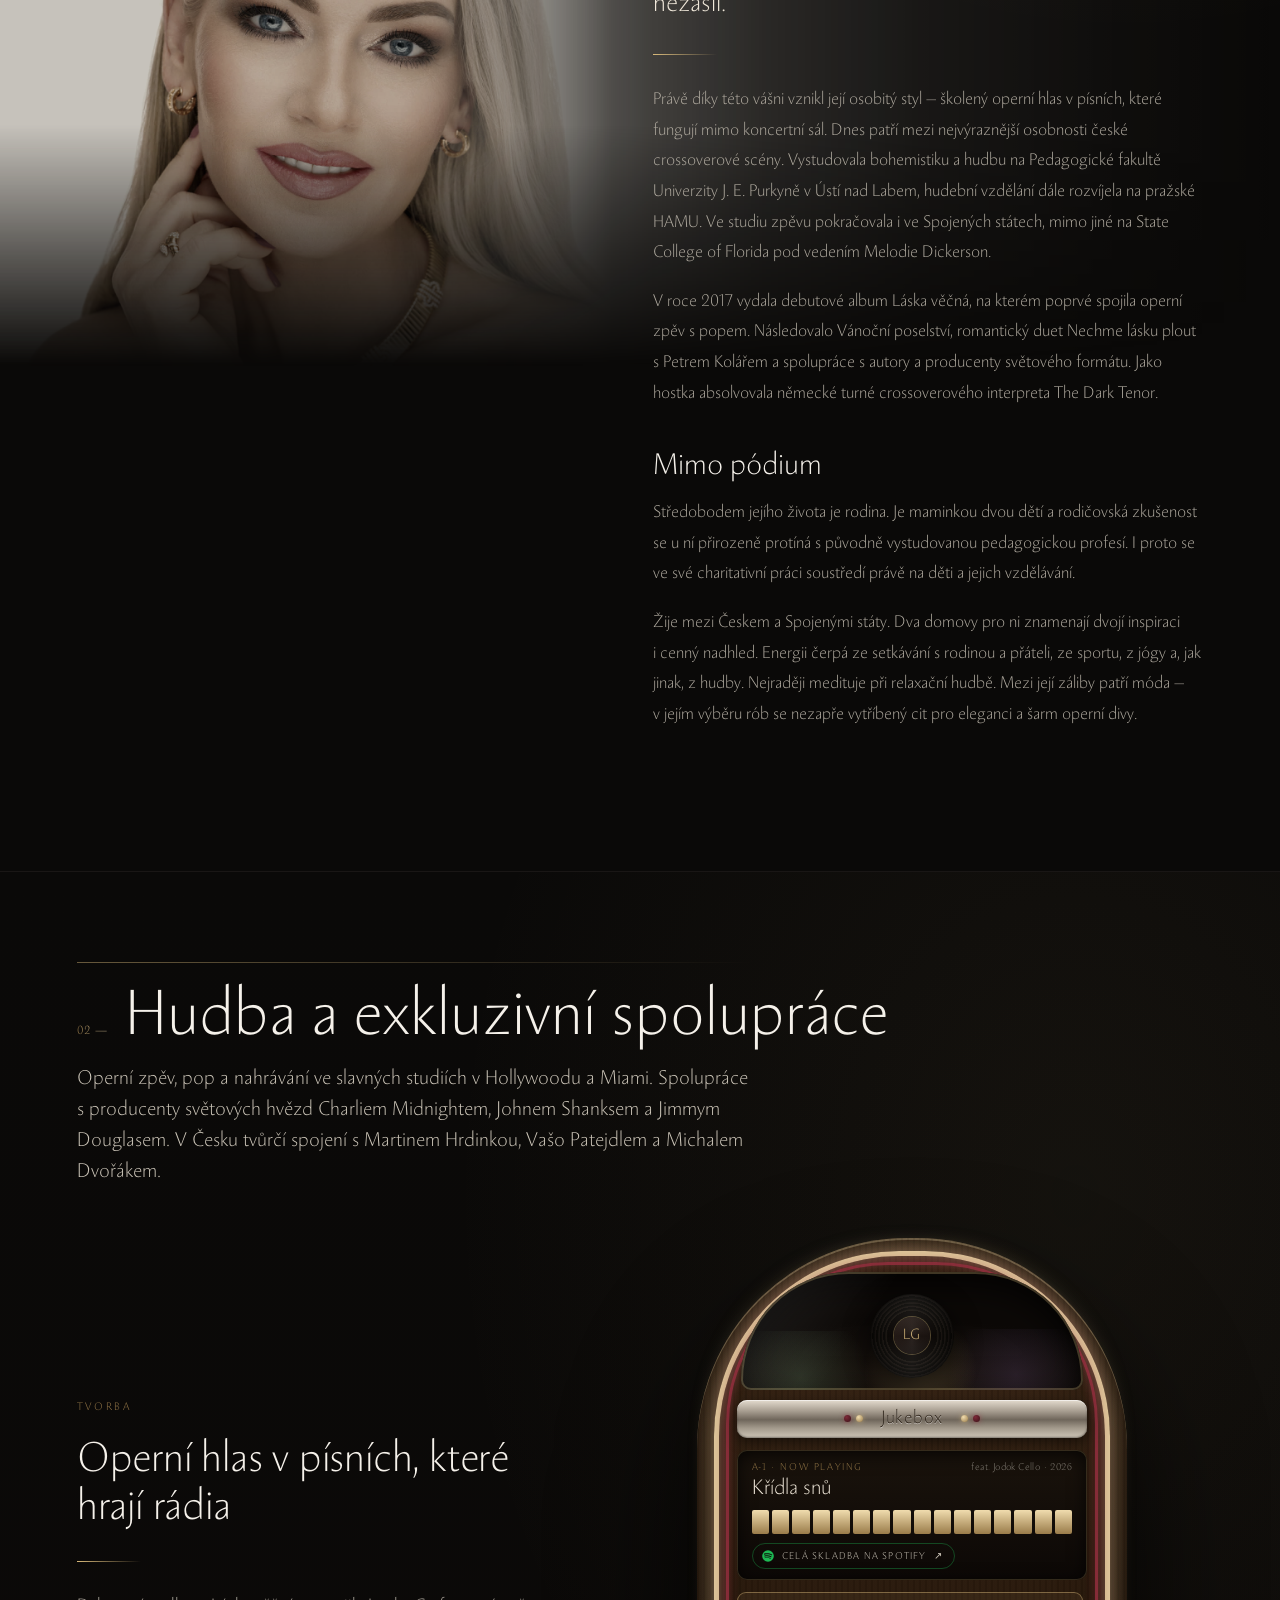
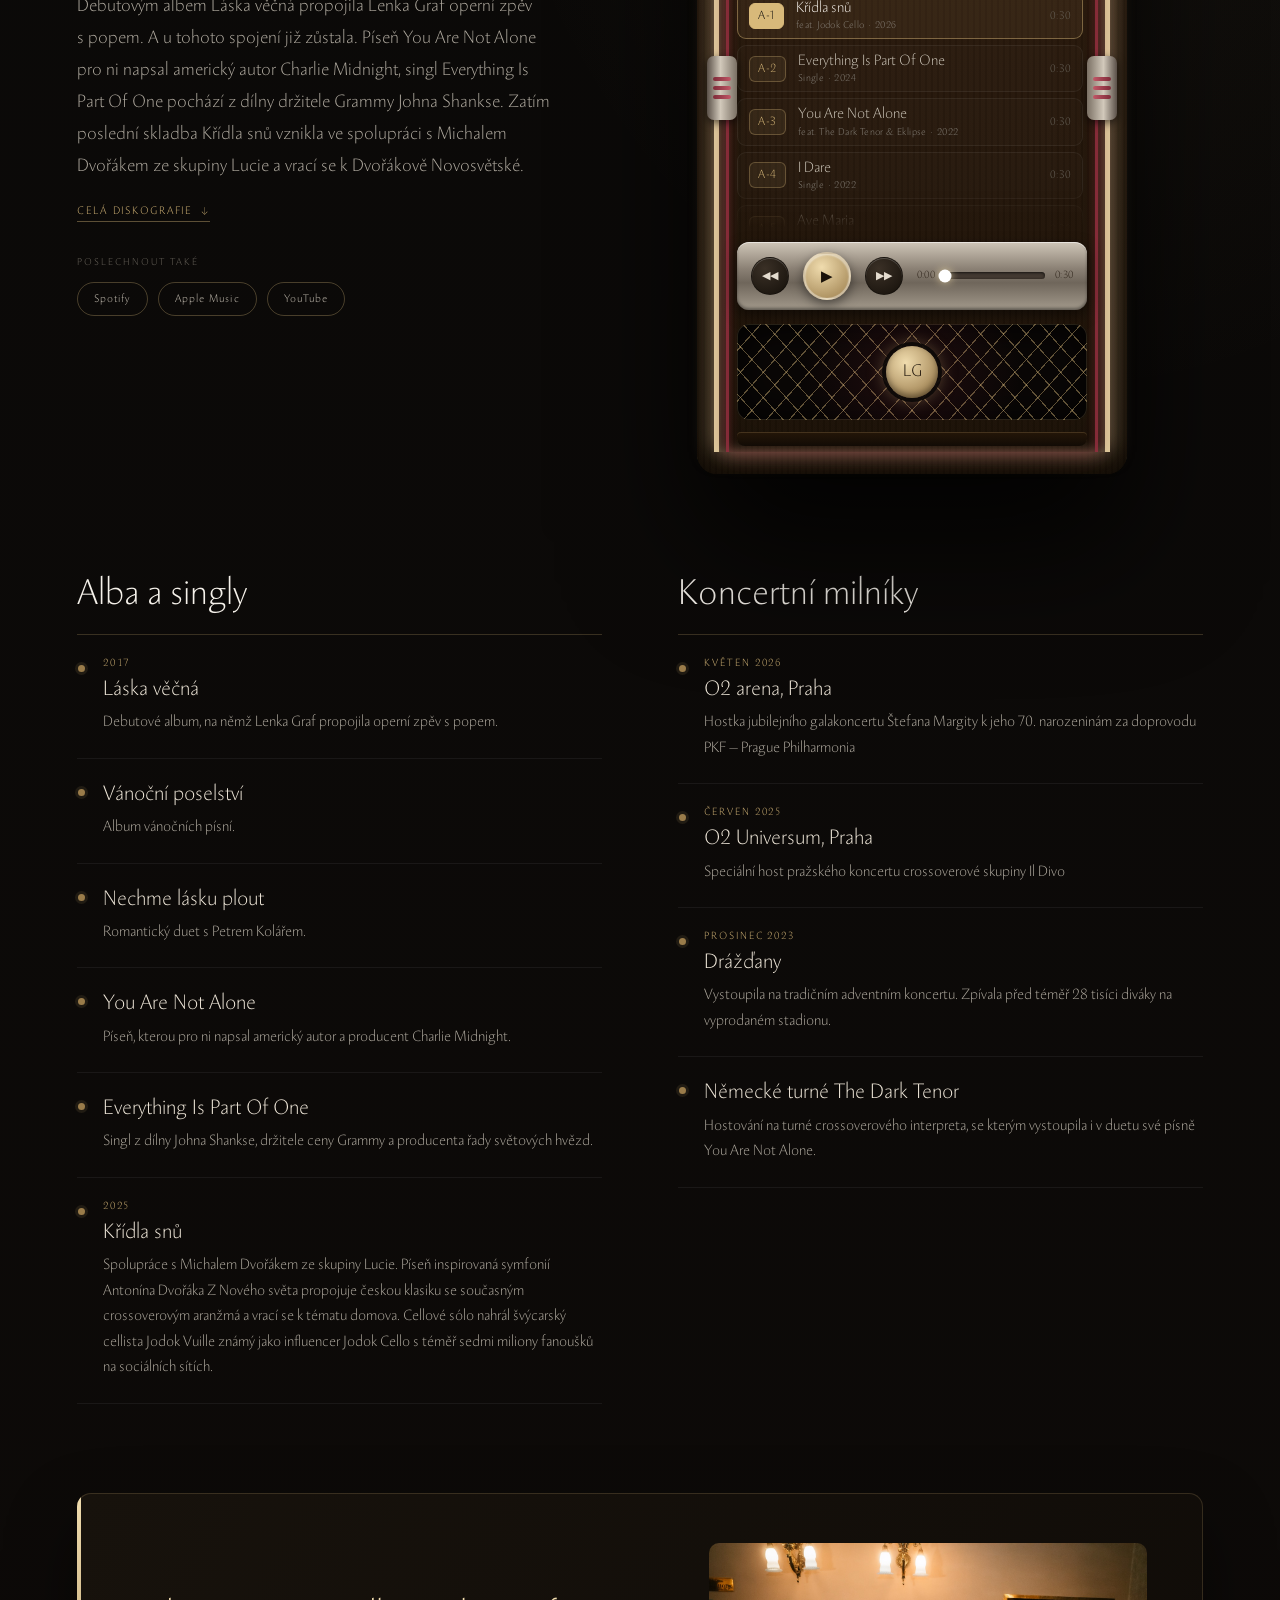
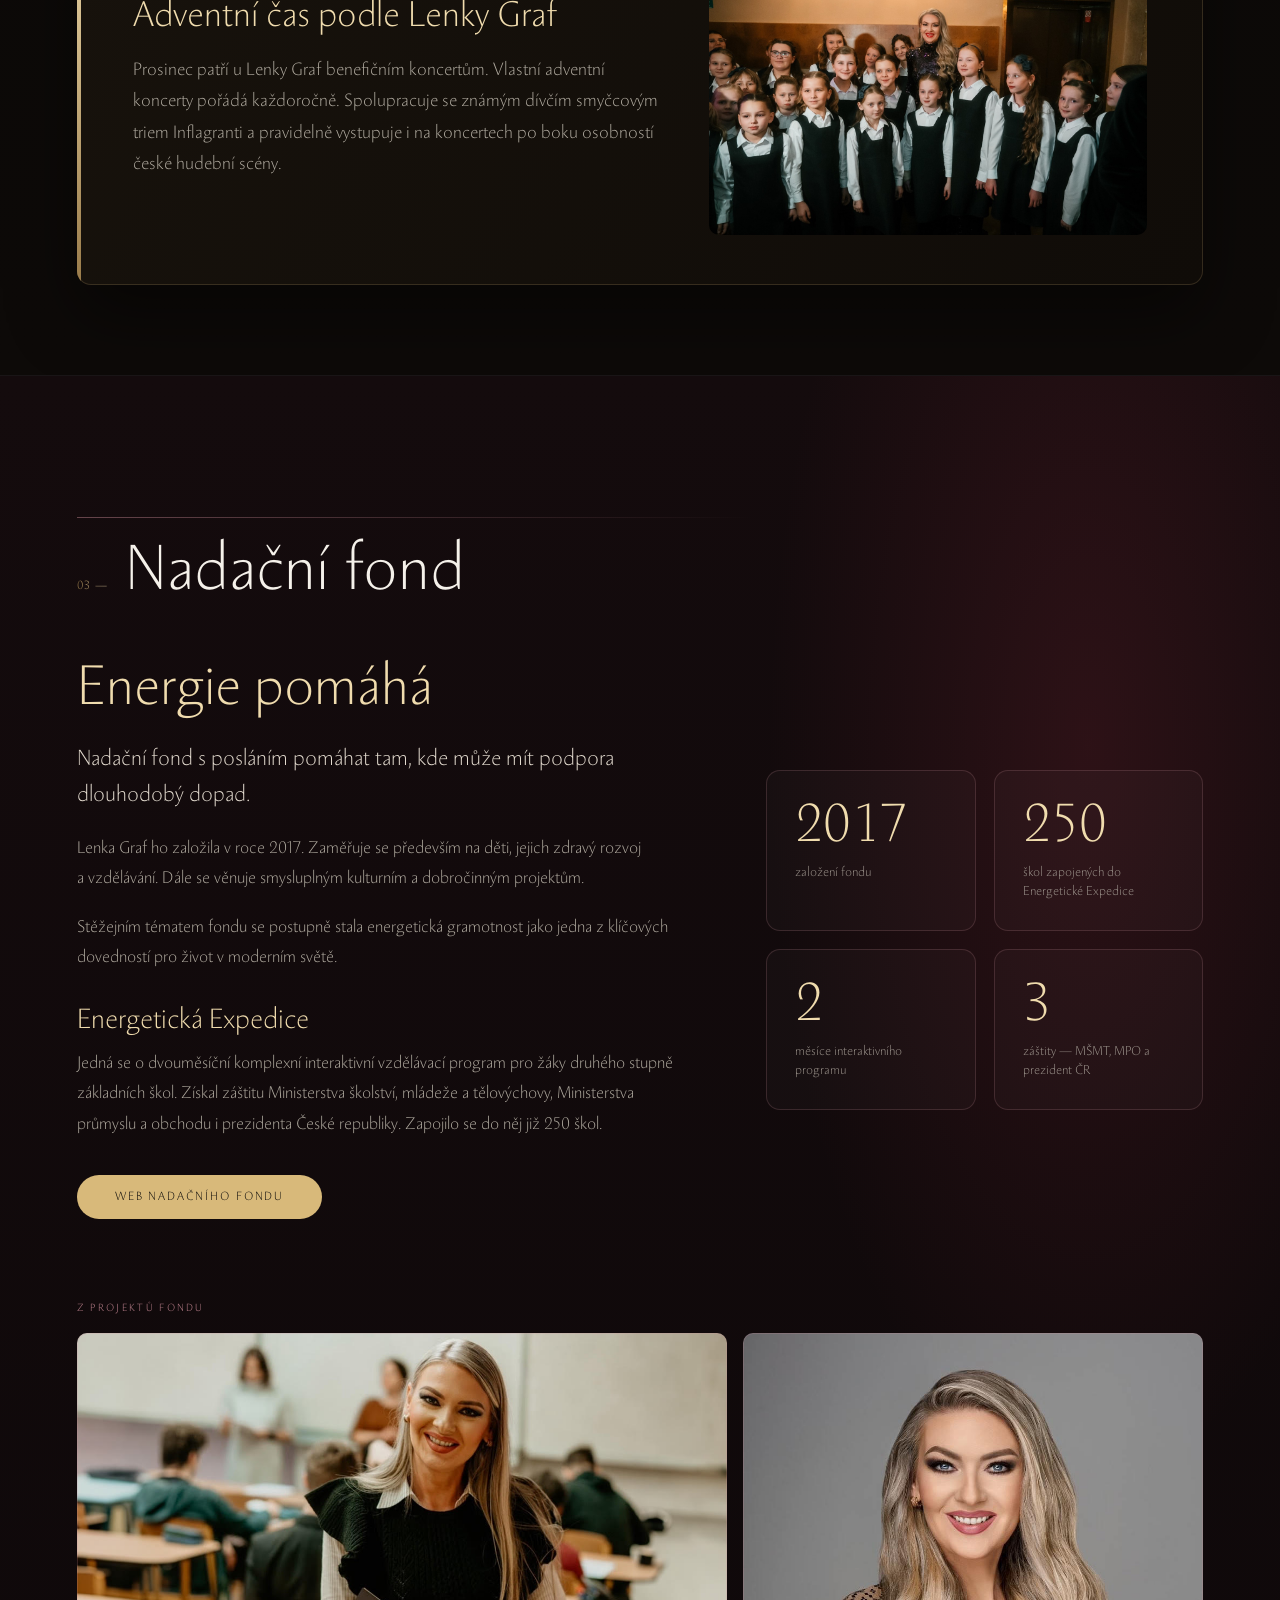
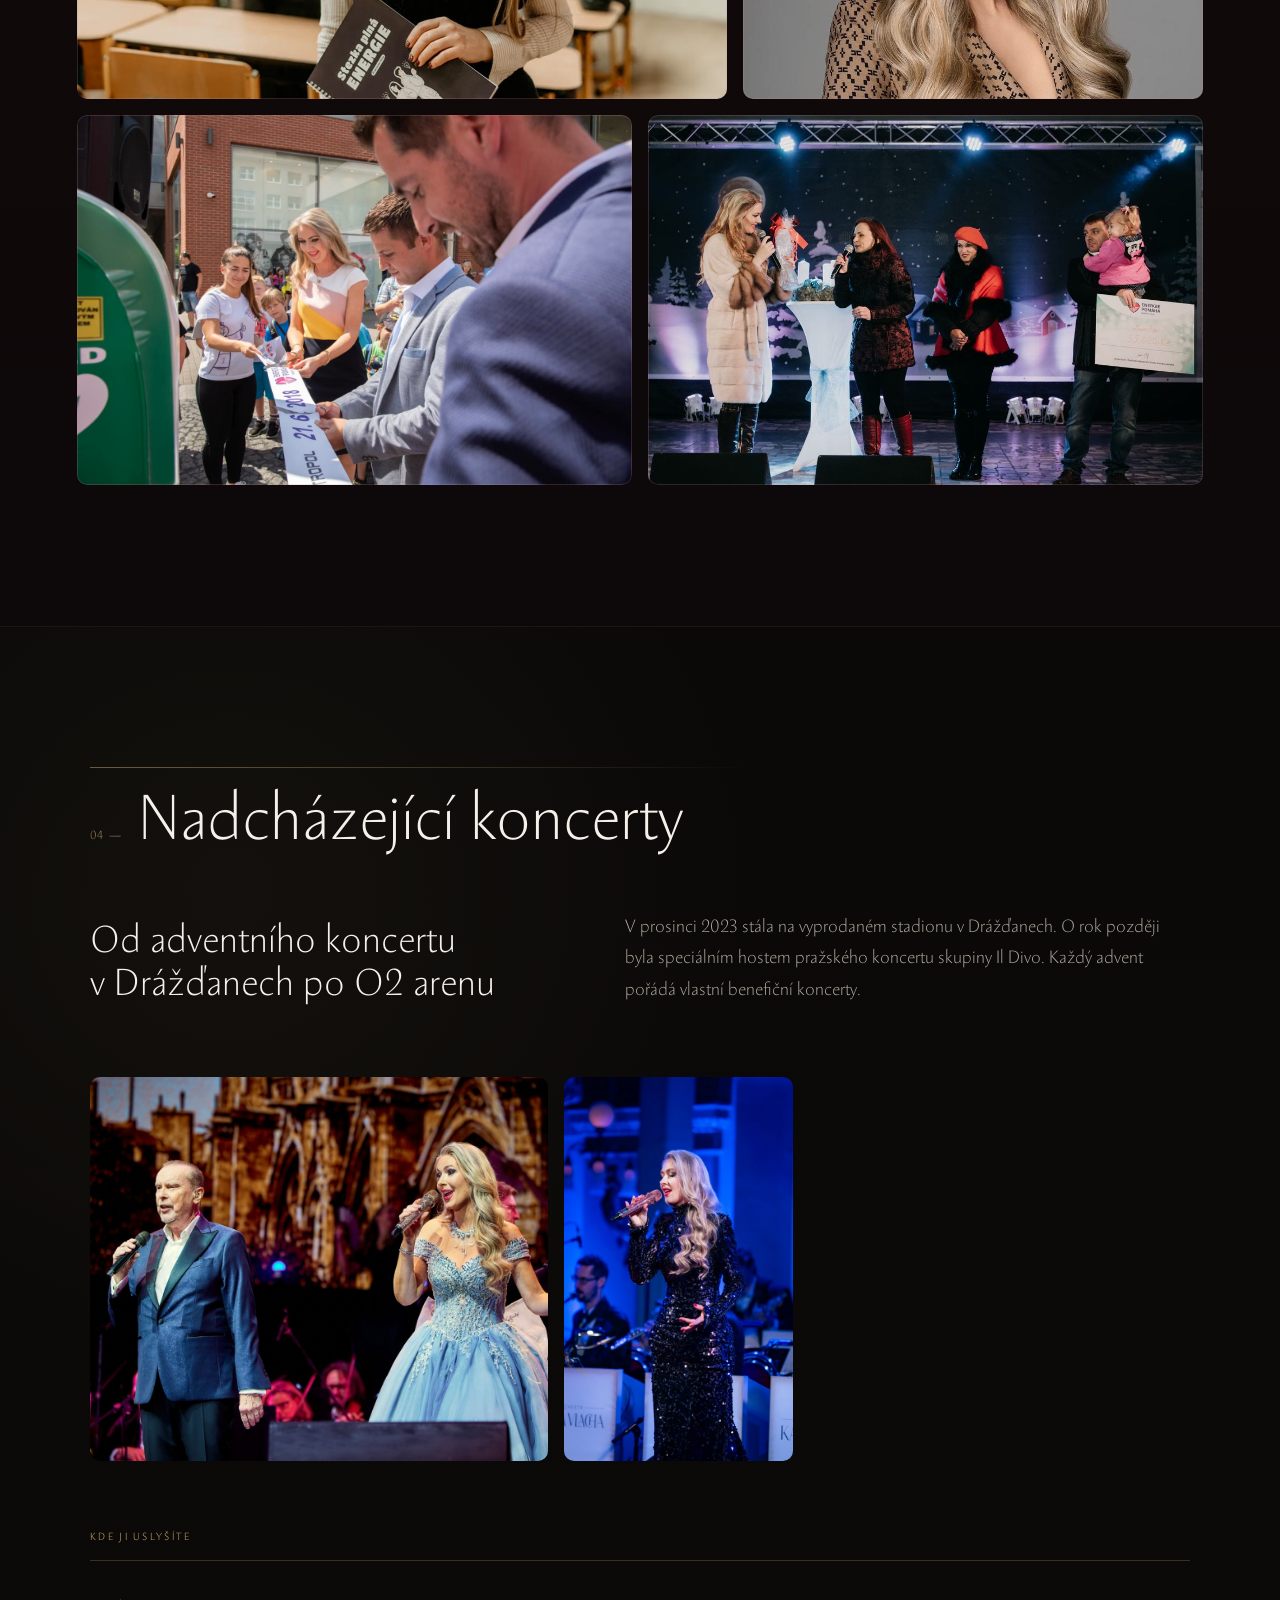
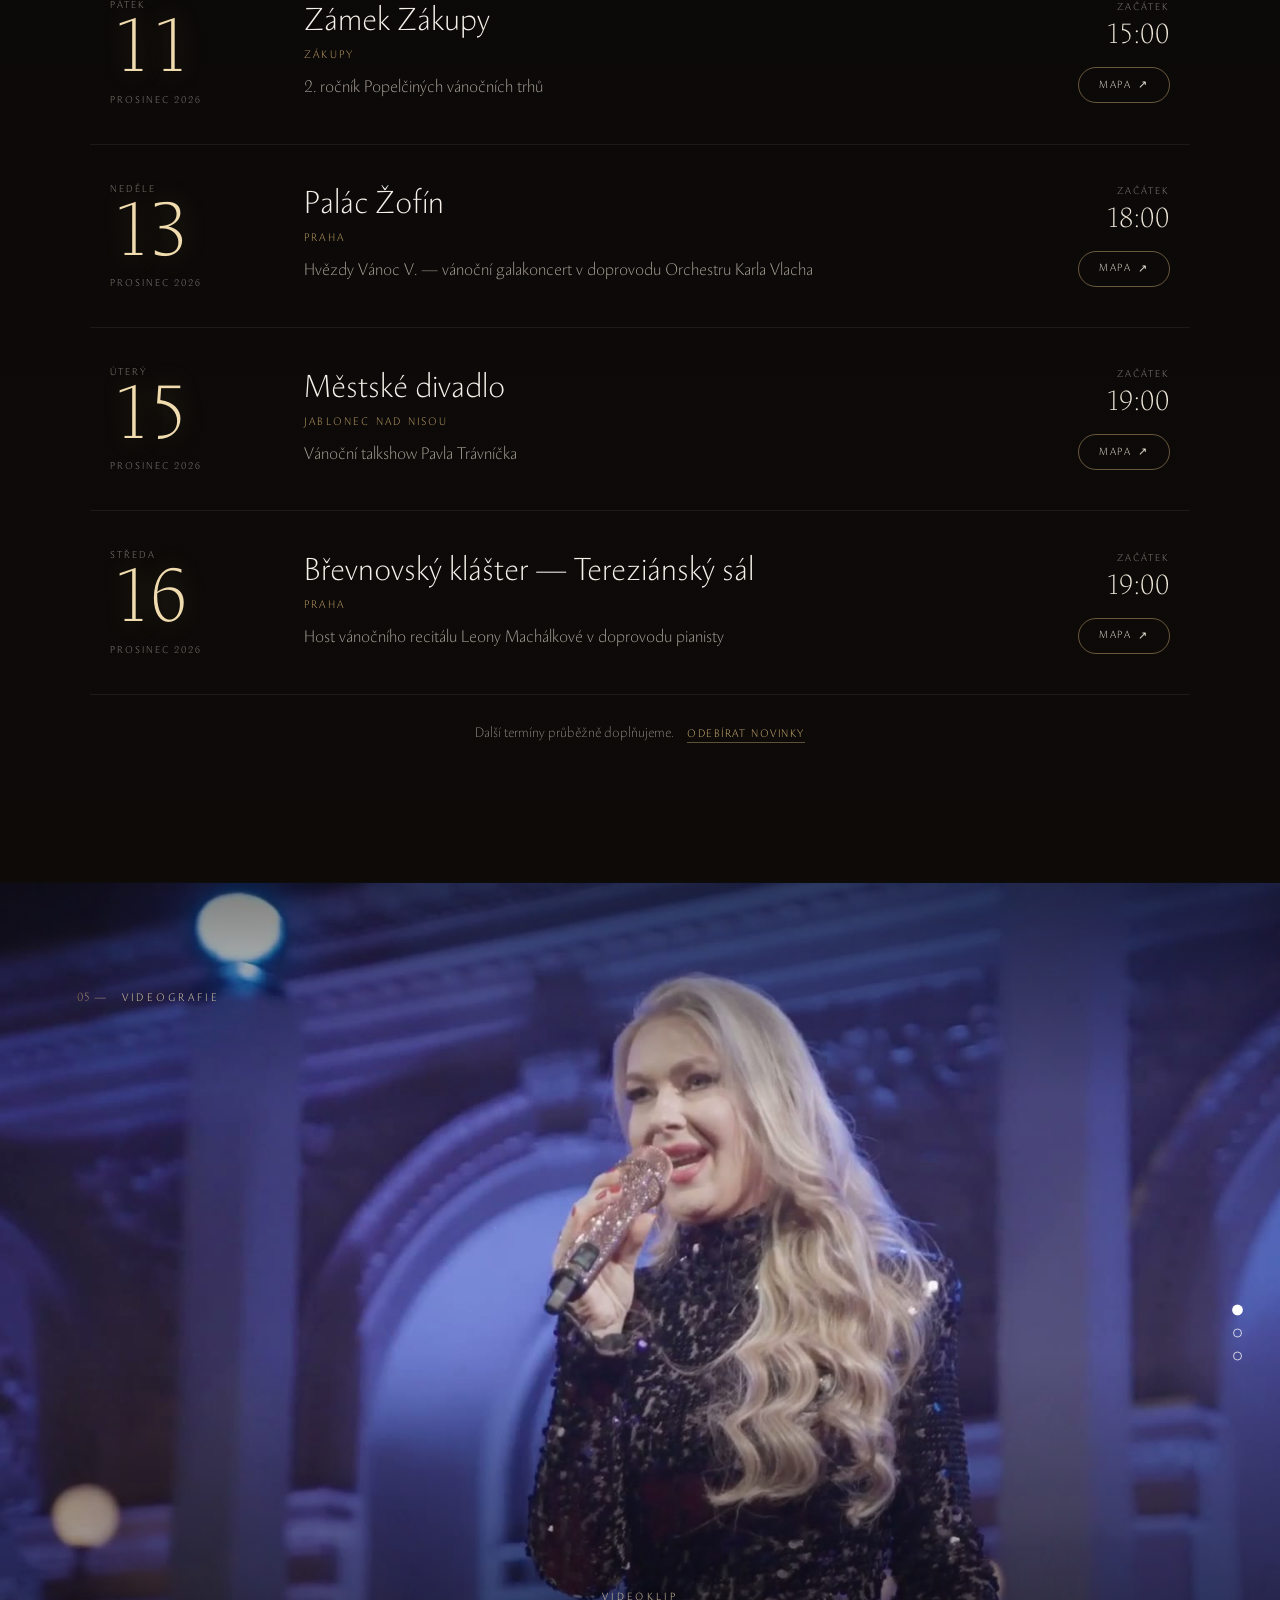
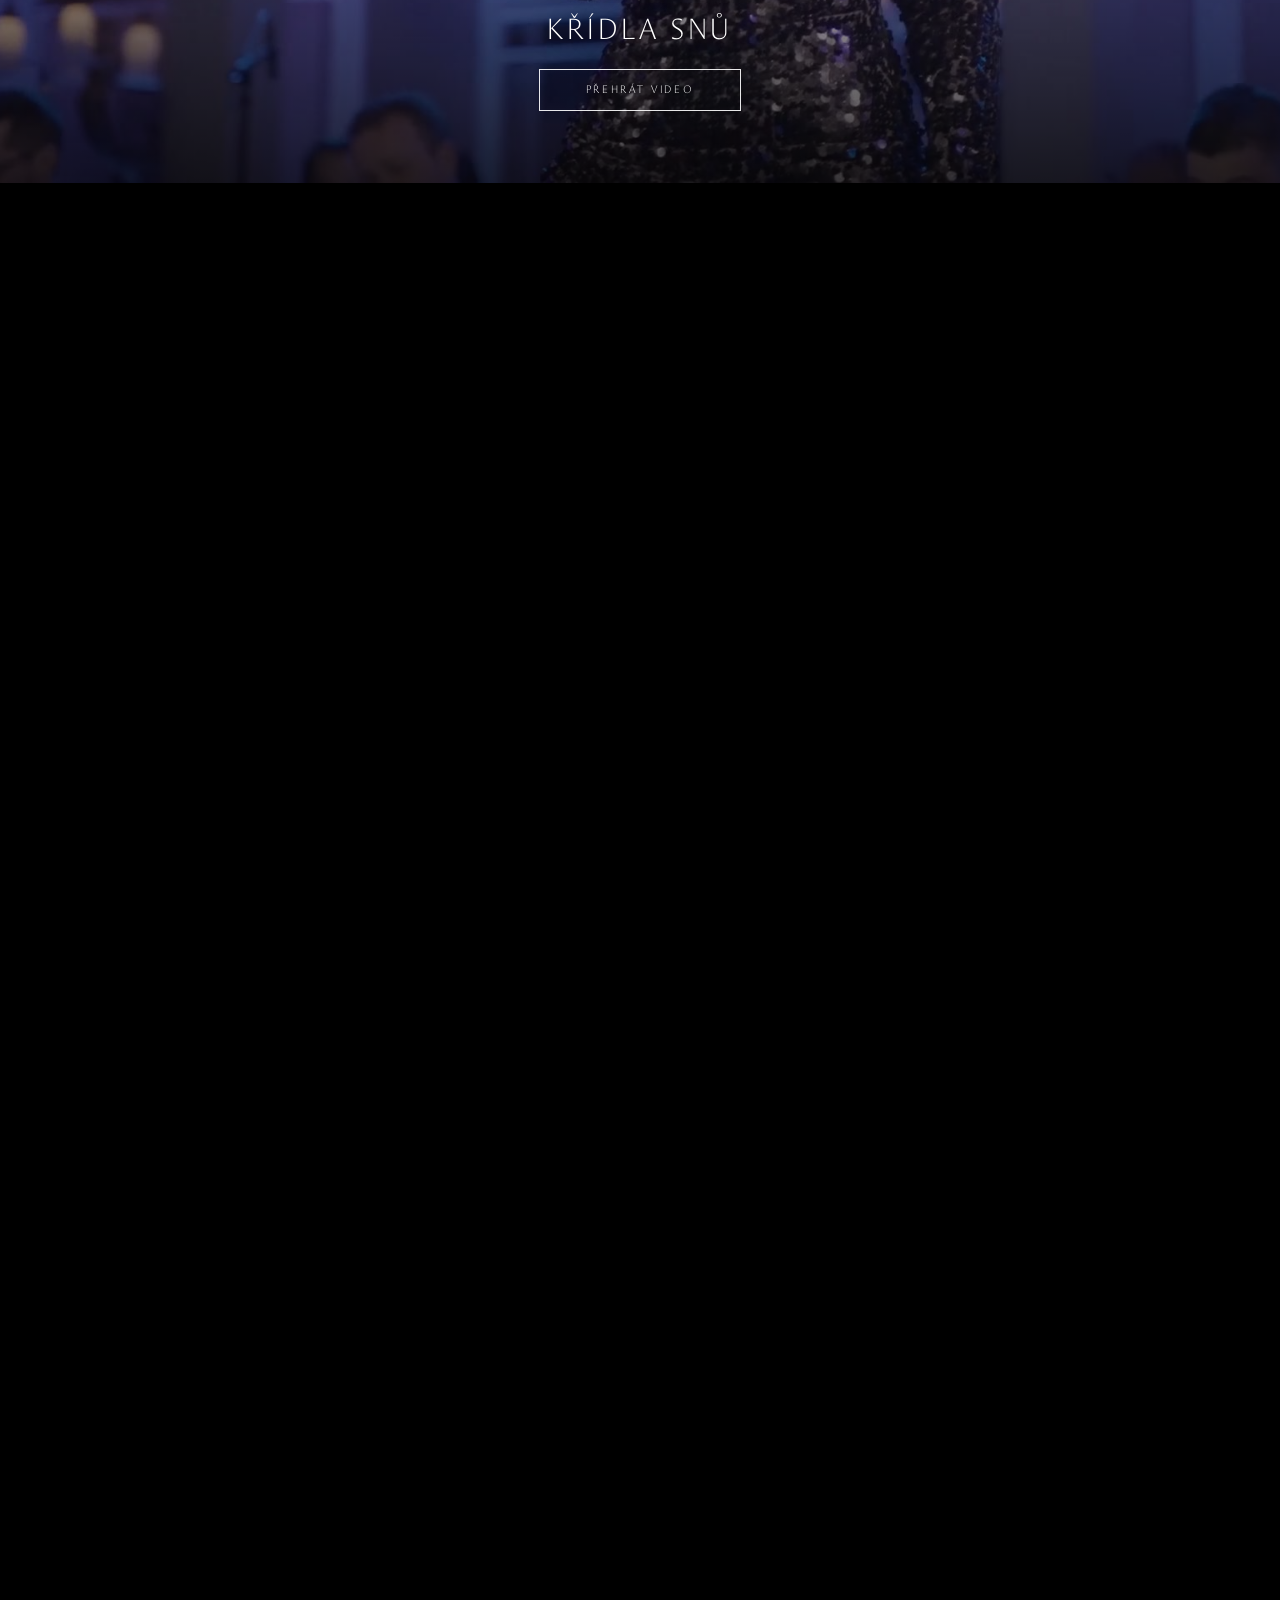
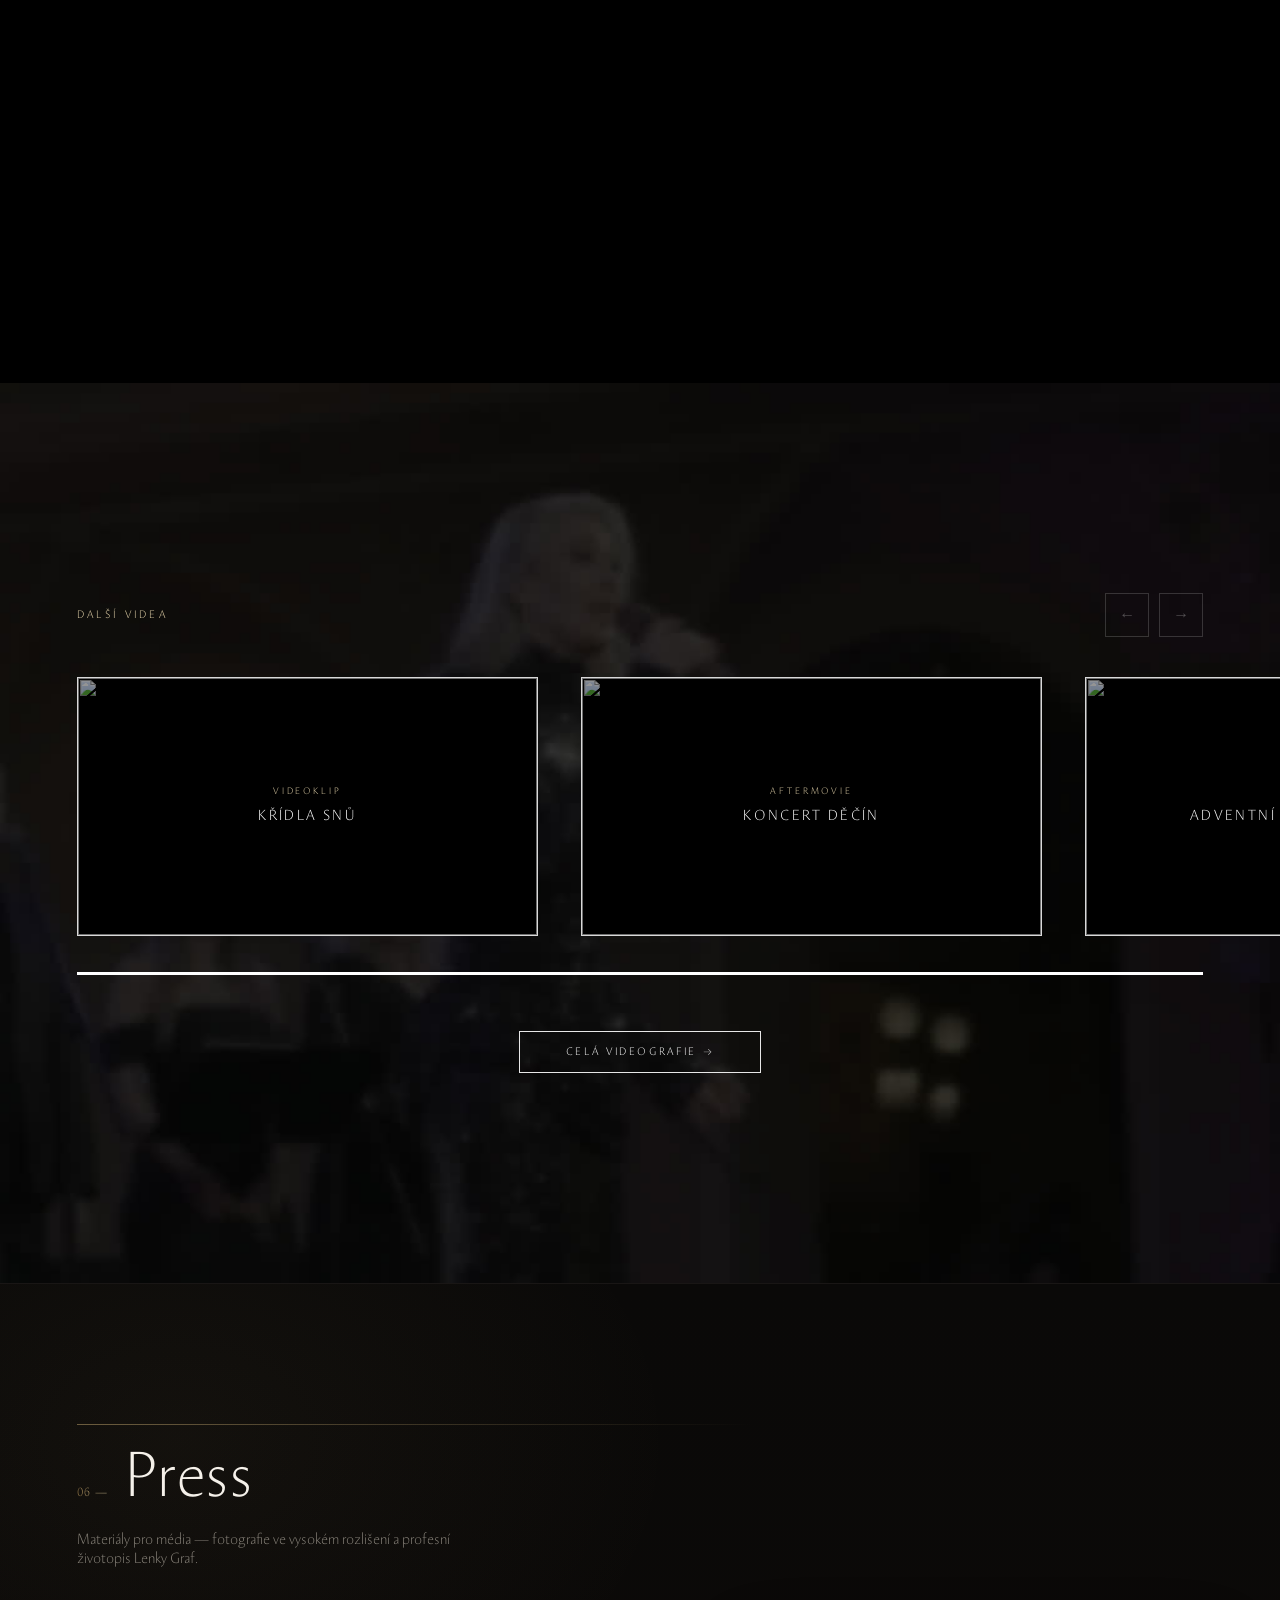
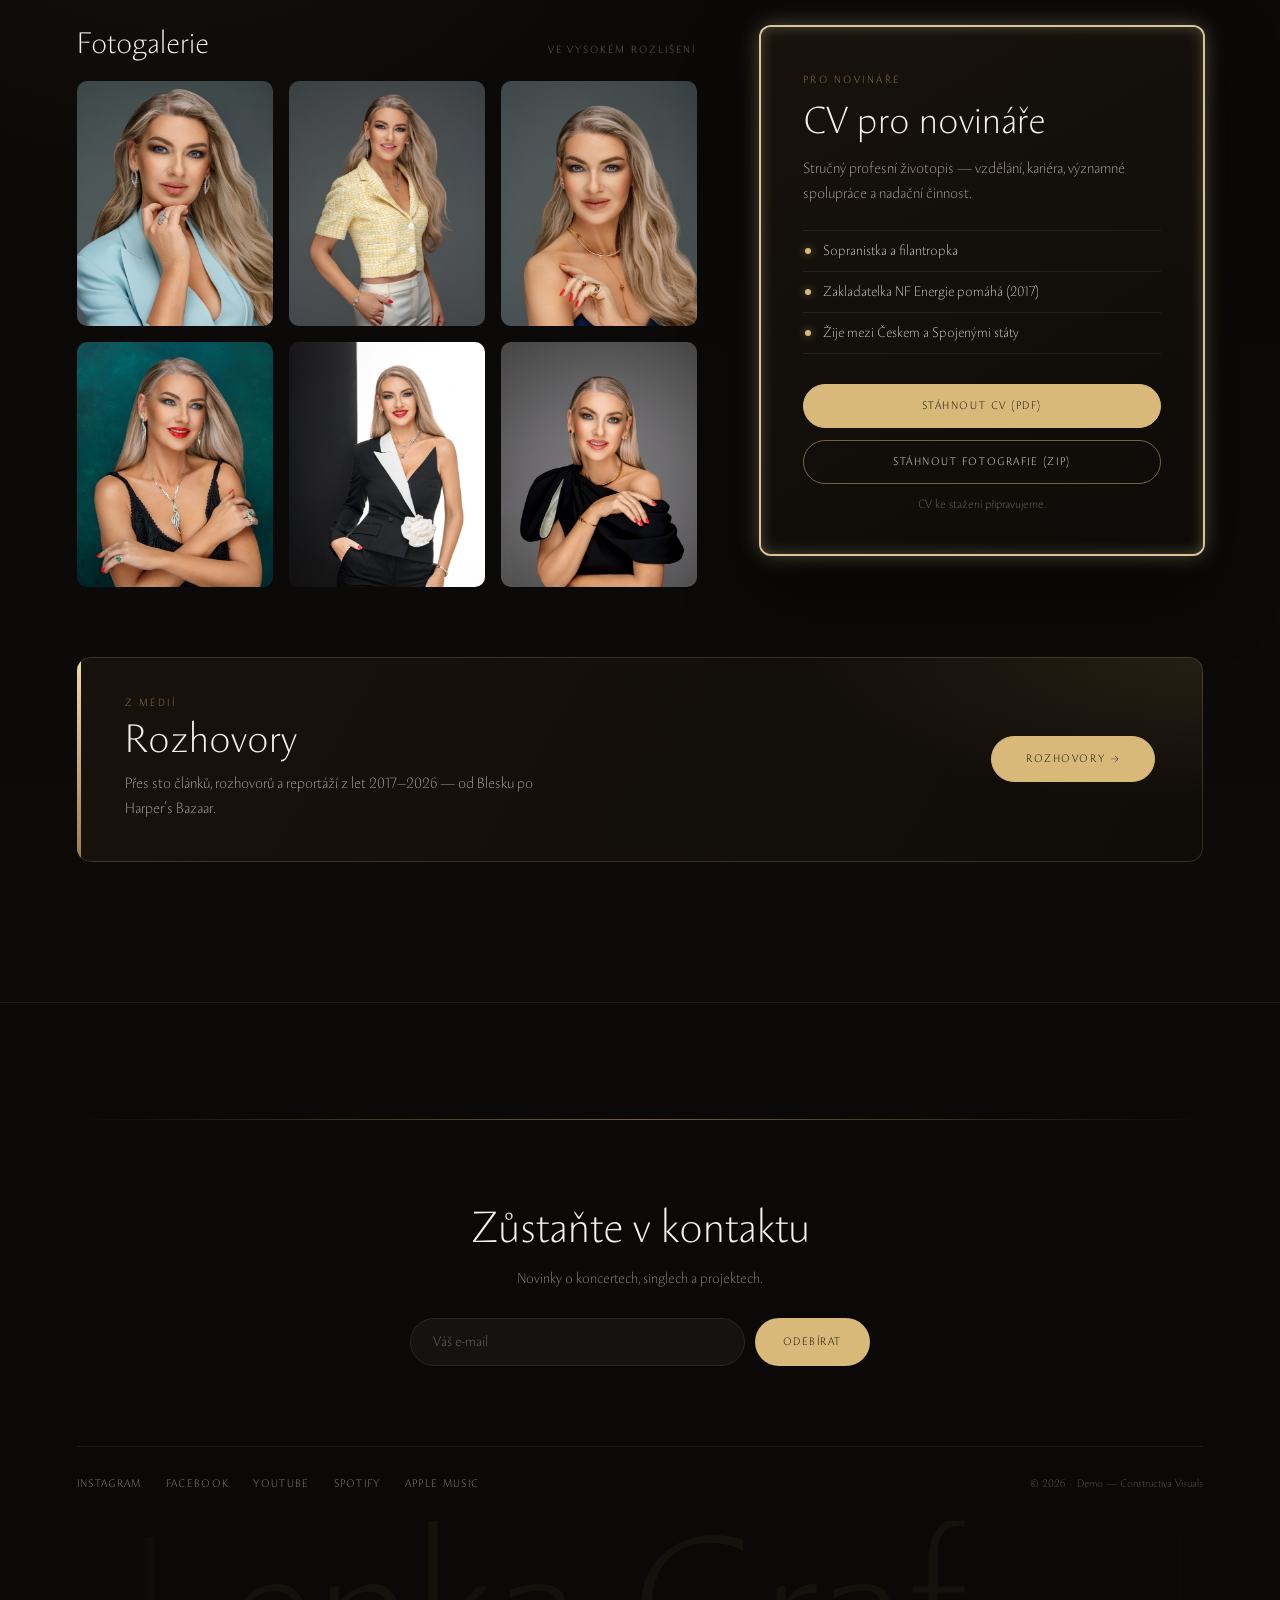
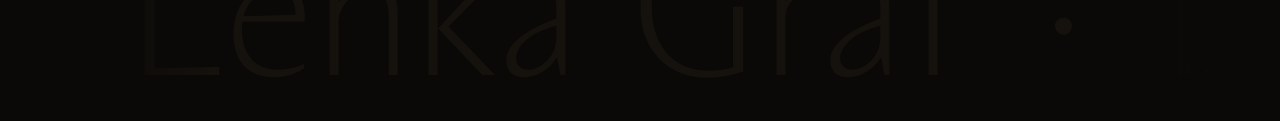
==== commit 94ddeed7: "feat(predani): web nezávislý na starém WordPressu - výstřižky z médií (37 PDF/JPG) přesunuté z wp-co" ====
--- a/index.html
+++ b/index.html
@@ -8,7 +8,7 @@
 <meta name="author" content="Lenka Graf">
 <meta name="robots" content="index, follow">
 <meta name="theme-color" content="#0a0908">
-<link rel="canonical" href="https://lenkagraf.com/">
+<link rel="canonical" href="https://www.lenkagraf.com/">
 
 <!-- Open Graph / Twitter -->
 <meta property="og:type" content="website">
@@ -39,7 +39,7 @@
   "@type": "MusicGroup",
   "name": "Lenka Graf",
   "genre": ["Classical", "Crossover", "Opera"],
-  "url": "https://lenkagraf.com/",
+  "url": "https://www.lenkagraf.com/",
   "sameAs": ["https://open.spotify.com/artist/7uiOdCDp8aOhCtjvSpaGuh", "https://music.apple.com/us/artist/lenka-graf/1300065549", "https://www.youtube.com/channel/UCkkjptIeEP-hgV7sv9nQdVg", "https://www.instagram.com/lenkagraf/", "https://www.facebook.com/lenka.graf.14"],
   "description": "Sopranistka, filantropka a zakladatelka nadace Energie pomáhá. Klasická opera × současný crossover.",
   "member": {
